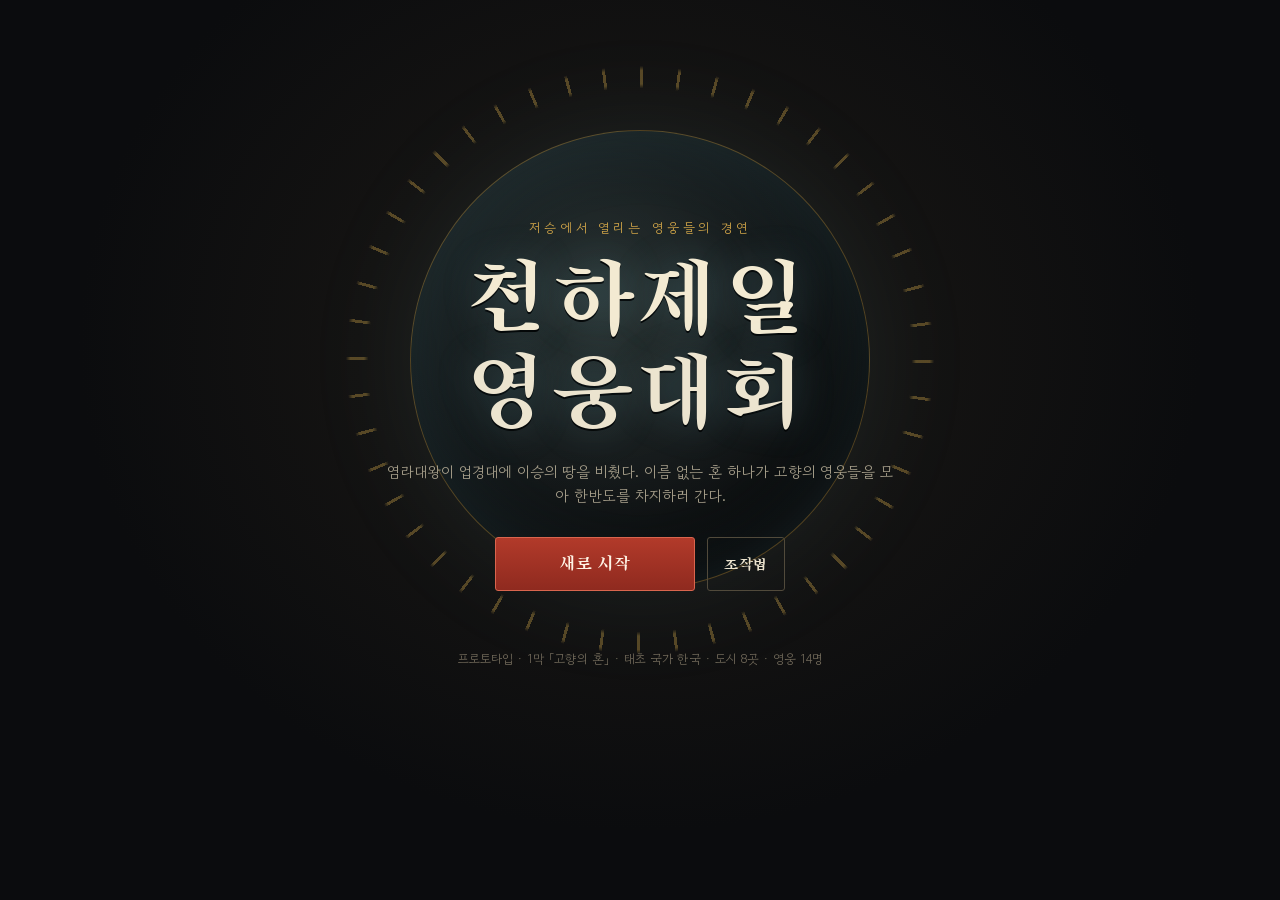
==== index.html @ 93676559 "칼 쥐는 방향 수정, 자동 전투 때 영웅이 알아서 싸우러 가게 - 환도 그림을 좌우로 뒤집어 날이 아래(앞)로 오게, 평소 자세는 칼끝이 앞을 향하게 - 자동 전투가 켜져 있으면 " ====
<!doctype html><html lang="ko"><head><meta charset="utf-8"><meta name="viewport" content="width=device-width,initial-scale=1,viewport-fit=cover"></head><body><title>천하제일 영웅대회</title>
<meta name="viewport" content="width=device-width, initial-scale=1, viewport-fit=cover, maximum-scale=1">
<meta name="claude:viewport-fit-sides" content="cover">
<meta name="mobile-web-app-capable" content="yes">
<meta name="apple-mobile-web-app-capable" content="yes">
<link rel="preconnect" href="https://fonts.googleapis.com">
<link rel="preconnect" href="https://fonts.gstatic.com" crossorigin>
<link rel="stylesheet" href="https://fonts.googleapis.com/css2?family=Gowun+Dodum&family=Nanum+Brush+Script&family=Noto+Serif+KR:wght@700;900&family=Song+Myung&display=swap">
<style>
/* 레이아웃: 화면 전체를 쓰는 게임 셸. 지도 캔버스 왼쪽, 장부 같은 패널 오른쪽. 폰에서는 위아래로 쌓인다.
   단일 어두운 세계(저승 다크판타지)로 고정한다. */
:root {
  color-scheme: dark;
  --ink: #0b0c0e;
  --ink-2: #121317;
  --paper: #191815;
  --paper-2: #23211c;
  --paper-3: #2d2a23;
  --line: #3a352b;
  --line-2: #514a3b;
  --bone: #ece4cf;
  --ash: #a8a08c;
  --dim: #746c5c;
  --red: #c8402f;
  --red-2: #8f2a1f;
  --green: #2f8a6c;
  --gold: #d9ab4a;
  --soul: #7fd3e6;
  --violet: #b9a6e8;
  --f-display: 'Song Myung', 'Noto Serif KR', 'Batang', serif;
  --f-body: 'Gowun Dodum', 'Apple SD Gothic Neo', 'Malgun Gothic', system-ui, sans-serif;
  --f-brush: 'Nanum Brush Script', 'Song Myung', serif;
  --f-glyph: 'Noto Serif KR', 'Song Myung', serif;
  --gut-l: max(16px, env(safe-area-inset-left, 0px));
  --gut-r: max(16px, env(safe-area-inset-right, 0px));
}
[hidden] { display: none !important; }
html, body { height: 100%; height: 100dvh; max-height: 100dvh; margin: 0; }
body { background: var(--ink); color: var(--bone); font-family: var(--f-body); font-size: 15px; line-height: 1.55; overflow: hidden;
  user-select: none; -webkit-user-select: none; -webkit-touch-callout: none; }
input, textarea, [contenteditable="true"] { user-select: text; -webkit-user-select: text; }
#app { position: relative; height: 100%; height: 100dvh; max-height: 100dvh; overflow: hidden; }
.screen { position: absolute; inset: 0; overflow: hidden; }
button { font: inherit; color: inherit; }
kbd { font-family: var(--f-body); font-size: 0.8em; padding: 1px 6px; border: 1px solid var(--line-2); border-bottom-width: 2px; border-radius: 4px; background: var(--paper-2); color: var(--bone); }
:focus-visible { outline: 2px solid var(--gold); outline-offset: 2px; }
.muted { color: var(--ash); }
.small { font-size: 0.85em; }
.gold { color: var(--gold); }
.hint { color: var(--dim); font-size: 0.85rem; margin: 10px 2px 0; }
.label { font-family: var(--f-display); color: var(--ash); letter-spacing: 0.04em; margin: 18px 0 8px; font-size: 0.95rem; }
.eyebrow { font-size: 0.78rem; letter-spacing: 0.14em; color: var(--gold); margin: 0 0 4px; }
.h-display { font-family: var(--f-display); font-weight: 400; margin: 0; text-wrap: balance; letter-spacing: 0.02em; }
.h-display small { font-size: 0.6em; color: var(--dim); margin-left: 4px; }
.h-display.big { font-size: 2rem; margin: 4px 0 14px; }

/* 버튼 */
.btn { display: inline-flex; flex-direction: column; align-items: center; justify-content: center; gap: 1px; padding: 9px 16px; min-height: 40px;
  background: linear-gradient(180deg, var(--paper-3), var(--paper-2)); border: 1px solid var(--line-2); border-radius: 3px; cursor: pointer;
  font-family: var(--f-display); font-size: 1rem; letter-spacing: 0.03em; transition: border-color .15s, background .15s, transform .1s; }
.btn small { font-family: var(--f-body); font-size: 0.72rem; color: var(--ash); letter-spacing: 0; }
.btn:hover:not(:disabled) { border-color: var(--gold); }
.btn:active:not(:disabled) { transform: translateY(1px); }
.btn:disabled { opacity: 0.38; cursor: not-allowed; }
.btn.primary { background: linear-gradient(180deg, #b23a2a, var(--red-2)); border-color: #d9654e; color: #fff4e6; }
.btn.primary small { color: #f3c9bc; }
.btn.primary:hover:not(:disabled) { border-color: #ffb09c; }
.btn.ghost { background: transparent; }
.btn.sm { min-height: 32px; padding: 5px 11px; font-size: 0.88rem; }
.btn.big { min-width: 200px; font-size: 1.15rem; padding: 12px 22px; }
.btn.danger { border-color: #7a3328; color: #f2b5a8; }
.btn.on { border-color: var(--gold); color: var(--gold); }
.x { margin-left: auto; width: 32px; height: 32px; border: 1px solid var(--line); background: transparent; border-radius: 50%; cursor: pointer; color: var(--ash); font-size: 1.1rem; flex: none; }
.x:hover { color: var(--bone); border-color: var(--gold); }

/* 메달(영웅 초상) — 얼굴만 그림, 등급은 코드 배지 */
.medal { --c: var(--soul); display: inline-grid; place-items: center; width: 44px; height: 44px; border-radius: 50%; flex: none; overflow: visible; position: relative;
  background: radial-gradient(circle at 50% 40%, color-mix(in srgb, var(--c) 32%, #141210), #0c0b0a 72%);
  border: 2px solid var(--c); box-shadow: 0 0 0 3px #0c0b0a, 0 0 0 4px color-mix(in srgb, var(--c) 45%, transparent), 0 0 18px color-mix(in srgb, var(--c) 30%, transparent); }
.medal .medal-glyph { font-family: var(--f-glyph); font-weight: 900; color: var(--c); font-size: 1.25rem; line-height: 1; z-index: 1; }
.medal img { position: absolute; inset: 0; width: 100%; height: 100%; object-fit: cover; opacity: 0; border-radius: 50%; }
.medal img.ok { opacity: 1; }
.medal img.ok + .medal-glyph { display: none; }
.medal-grade { position: absolute; right: -4px; bottom: -4px; z-index: 2; min-width: 1.15em; height: 1.15em; padding: 0 3px;
  display: inline-grid; place-items: center; border-radius: 999px; font-style: normal; font-family: var(--f-glyph); font-weight: 900; font-size: 0.62rem; line-height: 1;
  color: #1a1408; background: var(--gold); border: 1.5px solid #0c0b0a; box-shadow: 0 1px 0 rgba(0,0,0,0.45); }
.medal.grade-lord .medal-grade { background: #7fd3e6; color: #061018; }
.medal.grade-legend .medal-grade { background: #d9ab4a; color: #1a1408; }
.medal.grade-vet .medal-grade { background: #c4bba8; color: #1a1408; }
.medal.grade-ace .medal-grade { background: #8fa8b8; color: #0c1014; }
.medal.grade-rookie .medal-grade { background: #6a6558; color: #f0ead8; }
.medal.sm { width: 26px; height: 26px; box-shadow: none; border-width: 1.5px; }
.medal.sm .medal-glyph { font-size: 0.8rem; }
.medal.sm .medal-grade { font-size: 0.5rem; right: -3px; bottom: -3px; min-width: 1em; height: 1em; padding: 0 2px; border-width: 1px; }
.medal.lg { width: 64px; height: 64px; }
.medal.lg .medal-glyph { font-size: 1.8rem; }
.medal.lg .medal-grade { font-size: 0.78rem; min-width: 1.35em; height: 1.35em; right: -5px; bottom: -5px; }
.medal.xl { width: 110px; height: 110px; }
.medal.xl .medal-glyph { font-size: 3.2rem; }
.medal.xl .medal-grade { font-size: 1rem; min-width: 1.5em; height: 1.5em; }
.grade-chip { display: inline-flex; align-items: center; gap: 6px; margin-left: 8px; vertical-align: middle;
  padding: 2px 8px 2px 8px; border-radius: 999px; border: 1px solid var(--line-2); background: var(--ink-2); font-size: 0.78rem; }
.grade-chip b { font-family: var(--f-display); font-weight: 400; color: var(--gold); }
.grade-chip i { font-style: normal; color: #e0b24a; letter-spacing: 0.04em; font-size: 0.72rem; }
.grade-chip.grade-lord b { color: var(--soul); }
.grade-chip.grade-rookie b, .grade-chip.grade-ace b, .grade-chip.grade-vet b { color: var(--ash); }
.chip { --c: var(--ash); display: inline-grid; place-items: center; width: 24px; height: 24px; border-radius: 50%; border: 1.5px solid var(--c); color: var(--c); font-family: var(--f-glyph); font-weight: 900; font-size: 0.72rem; flex: none; background: #0d0c0b; }
.chip.violet, .seal.violet { --c: var(--violet); }
.seal { --c: var(--gold); display: inline-grid; place-items: center; width: 48px; height: 48px; border: 2px solid var(--c); color: var(--c); font-family: var(--f-glyph); font-weight: 900; font-size: 1.4rem; border-radius: 6px; transform: rotate(-4deg); flex: none; background: color-mix(in srgb, var(--c) 10%, #0d0c0b); }
.seal.big { width: 84px; height: 84px; font-size: 2.6rem; }
.seal.gold { --c: var(--gold); }
.bar { display: block; height: 4px; background: #000; border-radius: 2px; overflow: hidden; margin-top: 4px; }
.bar i { display: block; height: 100%; background: var(--soul); }

/* ---------- 타이틀 ---------- */
#scr-title { display: grid; place-items: center; overflow-x: hidden; overflow-y: auto; -webkit-overflow-scrolling: touch; background: radial-gradient(ellipse at 50% 38%, #1d1a16 0%, #0b0c0e 62%); }
.ti-bg { position: absolute; inset: 0; pointer-events: none; }
.mirror { position: absolute; left: 50%; top: 40%; width: min(78vmin, 640px); aspect-ratio: 1; max-width: 100%; transform: translate(-50%, -50%); }
.mirror-ring { position: absolute; inset: 0; border-radius: 50%;
  background: repeating-conic-gradient(from 0deg, rgba(217,171,74,0.35) 0 0.6deg, transparent 0.6deg 7.5deg);
  -webkit-mask: radial-gradient(circle, transparent 60%, #000 61%, #000 64%, transparent 65%); mask: radial-gradient(circle, transparent 60%, #000 61%, #000 64%, transparent 65%);
  animation: spin 120s linear infinite; }
.mirror-face { position: absolute; inset: 14%; border-radius: 50%;
  background: radial-gradient(circle at 40% 35%, rgba(127,211,230,0.14), rgba(20,30,34,0.55) 45%, rgba(8,9,10,0.9) 72%);
  border: 1px solid rgba(217,171,74,0.35); box-shadow: inset 0 0 80px rgba(127,211,230,0.12), 0 0 120px rgba(127,211,230,0.08); }
.wisp { position: absolute; left: var(--x); bottom: -40px; width: 14px; height: 14px; border-radius: 50%; transform: scale(var(--s));
  background: radial-gradient(circle, #e6fbff 0%, #7fd3e6 40%, transparent 70%); filter: blur(1px); animation: rise var(--d) linear infinite; opacity: 0.8; }
.wisp:nth-child(odd) { animation-delay: -4s; }
@keyframes rise { 0% { transform: translateY(0) scale(var(--s)); opacity: 0; } 10% { opacity: .85; } 100% { transform: translateY(-110vh) translateX(30px) scale(var(--s)); opacity: 0; } }
@keyframes spin { to { transform: rotate(360deg); } }
.ti-body { position: relative; text-align: center; padding: 28px var(--gut-r) 28px var(--gut-l); max-width: 640px; width: 100%; box-sizing: border-box; }
.ti-eyebrow { color: var(--gold); letter-spacing: 0.3em; font-size: 0.8rem; margin: 0 0 14px; }
.ti-title { font-family: var(--f-display); font-weight: 400; margin: 0; line-height: 1.05; display: flex; flex-direction: column; align-items: center;
  font-size: clamp(2.8rem, 11vw, 5.6rem); letter-spacing: 0.08em; color: #f3ead2; text-shadow: 0 0 40px rgba(127,211,230,0.25), 0 2px 0 #000; }
.ti-title span:last-child { color: var(--bone); }
.ti-sub { color: var(--ash); margin: 20px auto 30px; max-width: 34em; }
.ti-actions { display: flex; flex-wrap: wrap; gap: 12px; justify-content: center; }
.ti-save { color: var(--soul); font-size: 0.85rem; min-height: 1.2em; margin: 16px 0 0; }
.ti-foot { color: var(--dim); font-size: 0.78rem; margin-top: 26px; }

/* ---------- 이야기 배경 ---------- */
#scr-story { overflow: hidden; background: #08090b; cursor: pointer; }
.story-bg { position: absolute; inset: 0; display: grid; place-items: center; transition: background 1.2s; }
.story-bg::after { content: ''; position: absolute; inset: 0; background: linear-gradient(180deg, transparent 0%, transparent 48%, rgba(8,9,11,0.35) 78%, rgba(8,9,11,0.72)); pointer-events: none; z-index: 1; }
#story-art { position: absolute; inset: 0; width: 100%; height: 100%; object-fit: cover; object-position: center 36%; opacity: 0; transition: opacity 0.55s ease; z-index: 0; filter: contrast(1.08) saturate(1.06); }
#story-art.on { opacity: 1; }
#story-mark { position: relative; z-index: 2; font-family: var(--f-glyph); font-weight: 900; font-size: clamp(3rem, 18vmin, 12rem); letter-spacing: 0.12em; line-height: 1; white-space: nowrap; max-width: 92vw; overflow: hidden;
  color: rgba(217,171,74,0.07); -webkit-text-stroke: 1px rgba(217,171,74,0.2); transform: translateY(-22%); }
[data-scene="river"] .story-bg { background: radial-gradient(ellipse at 50% 70%, rgba(127,211,230,0.12), transparent 60%), linear-gradient(180deg, #050607, #0b1418 60%, #04080a); }
[data-scene="hall"] .story-bg { background: radial-gradient(ellipse at 50% 30%, rgba(200,64,47,0.22), transparent 55%), repeating-linear-gradient(90deg, #120d0b 0 70px, #1a120f 70px 74px, #120d0b 74px 140px); }
[data-scene="wait"] .story-bg { background: #0c0c0e; }
[data-scene="mirror"] .story-bg { background: radial-gradient(circle at 50% 40%, rgba(185,166,232,0.2), rgba(20,18,30,0.8) 40%, #07070a 70%); }
[data-scene="seoul"] .story-bg { background: radial-gradient(ellipse at 50% 60%, rgba(150,140,120,0.14), transparent 60%), linear-gradient(180deg, #121212, #0a0a0b); }

/* ---------- 전략 지도 ---------- */
#scr-map { display: grid; grid-template-rows: auto 1fr; background: var(--ink); }
.topbar { display: flex; align-items: center; gap: 14px 22px; flex-wrap: wrap; padding: 10px var(--gut-r) 10px var(--gut-l); padding-top: max(10px, env(safe-area-inset-top, 0px));
  background: linear-gradient(180deg, #16140f, #100f0c); border-bottom: 1px solid var(--line); }
.brand { display: flex; flex-direction: column; line-height: 1.2; }
.brand b { font-family: var(--f-display); font-weight: 400; font-size: 1.2rem; letter-spacing: 0.06em; }
.brand span { color: var(--dim); font-size: 0.78rem; }
.res { display: flex; flex-wrap: wrap; gap: 6px 16px; align-items: center; font-variant-numeric: tabular-nums; }
.res .r { display: inline-flex; align-items: baseline; gap: 6px; }
.res .r i { font-style: normal; color: var(--dim); font-size: 0.78rem; }
.res .r b { font-weight: 400; font-family: var(--f-display); font-size: 1.05rem; }
.res .phase { font-family: var(--f-display); padding: 2px 10px; border-radius: 20px; border: 1px solid var(--line-2); }
.res .phase[data-phase="morning"] { color: #f0dfae; border-color: #7a6a3a; }
.res .phase[data-phase="noon"] { color: #f2a76a; border-color: #8a4f2a; }
.res .phase[data-phase="night"] { color: #9fb6ff; border-color: #34437a; background: #0c1022; }
.res .ap { font-size: 0.82rem; color: var(--soul); }
.res .ap.spent { color: var(--dim); }
.tb-btns { margin-left: auto; display: flex; gap: 8px; align-items: center; }
.mapbody { display: grid; grid-template-columns: minmax(0, 1fr) 380px; min-height: 0; }
#mapwrap { position: relative; min-height: 0; overflow: hidden; }
#map { display: block; width: 100%; height: 100%; touch-action: manipulation; }
.legend { position: absolute; left: 12px; bottom: 10px; display: flex; flex-wrap: wrap; gap: 4px 12px; font-size: 0.75rem; color: var(--ash); max-width: 70%;
  background: rgba(10,9,8,0.7); border: 1px solid var(--line); padding: 6px 10px; border-radius: 3px; }
.legend i { display: inline-block; width: 9px; height: 9px; border-radius: 50%; background: var(--c); margin-right: 5px; vertical-align: 0; }
#panel { display: flex; flex-direction: column; min-height: 0; border-left: 1px solid var(--line); background: linear-gradient(180deg, #15130f, #100f0d); }
.tabs { display: grid; grid-template-columns: repeat(4, 1fr); border-bottom: 1px solid var(--line); }
.tabs button { background: transparent; border: 0; border-bottom: 2px solid transparent; padding: 12px 4px; cursor: pointer; font-family: var(--f-display); color: var(--ash); font-size: 0.98rem; }
.tabs button.on { color: var(--bone); border-bottom-color: var(--gold); }
#panel-body { overflow-y: auto; padding: 16px 18px 28px; min-height: 0; }

.card { background: var(--paper); border: 1px solid var(--line); border-radius: 4px; padding: 16px; }
.card + .list, .card + .card { margin-top: 14px; }
.card-head { display: flex; gap: 12px; align-items: center; margin-bottom: 12px; }
.card-head .h-display { font-size: 1.45rem; }
.card-head p { margin: 2px 0 0; font-size: 0.85rem; }
.progress { height: 6px; background: #000; border-radius: 3px; overflow: hidden; margin: 12px 0 8px; }
.progress i { display: block; height: 100%; background: linear-gradient(90deg, var(--soul), #c7f2fa); }
.list { display: flex; flex-direction: column; gap: 6px; }
.row { display: flex; align-items: center; gap: 10px; width: 100%; text-align: left; padding: 9px 12px; background: var(--paper); border: 1px solid var(--line); border-radius: 3px; cursor: pointer; }
.row:hover { border-color: var(--line-2); background: var(--paper-2); }
.row-main { flex: 1; min-width: 0; display: flex; flex-direction: column; font-family: var(--f-display); }
.row-main .muted { font-family: var(--f-body); }
.row-sub { color: var(--ash); font-size: 0.82rem; }
.rumor-row.done { opacity: 0.6; }
.kv { display: grid; gap: 6px; margin: 10px 0; }
.kv div { display: flex; justify-content: space-between; gap: 12px; border-bottom: 1px dashed var(--line); padding-bottom: 5px; }
.kv dt { color: var(--ash); }
.kv dd { margin: 0; font-variant-numeric: tabular-nums; font-family: var(--f-display); }
.kv.small { font-size: 0.88rem; }
.danger { color: #e8735e; letter-spacing: 0.1em; }
.actions { display: flex; flex-wrap: wrap; gap: 8px; margin-top: 14px; }
.actions .btn { flex: 1 1 140px; }
.foes { display: flex; flex-wrap: wrap; gap: 8px; }
.foe { display: inline-flex; align-items: center; gap: 6px; padding: 4px 10px 4px 4px; border: 1px solid var(--line); border-radius: 20px; font-size: 0.88rem; background: var(--ink-2); }
blockquote.rumor { margin: 6px 0 10px; padding: 10px 14px; border-left: 2px solid var(--violet); background: rgba(185,166,232,0.06); color: #ddd3f7; font-size: 0.94rem; }
.evs { list-style: none; padding: 0; margin: 0; display: flex; gap: 6px; flex-wrap: wrap; }
.evs li { font-size: 0.78rem; padding: 2px 8px; border: 1px solid var(--line); border-radius: 12px; color: var(--dim); }
.evs li.done { color: var(--gold); border-color: #6b5524; }

.hero-row { display: flex; align-items: center; gap: 12px; width: 100%; text-align: left; padding: 10px 12px; background: var(--paper); border: 1px solid var(--line); border-radius: 3px; cursor: pointer; }
.hero-row:hover { border-color: var(--line-2); }
.hr-main { flex: 1; min-width: 0; display: flex; flex-direction: column; }
.hr-main b { font-family: var(--f-display); font-weight: 400; font-size: 1.05rem; }
.hr-main .muted { font-size: 0.8rem; }
.hr-side { display: flex; flex-direction: column; align-items: flex-end; font-size: 0.78rem; color: var(--ash); gap: 2px; }
.hr-side em, em.gold { font-style: normal; color: var(--gold); }
.hero-detail .back { background: none; border: 0; color: var(--ash); cursor: pointer; padding: 0; margin-bottom: 12px; }
.hero-detail .back:hover { color: var(--bone); }
/* 초상을 크게 배경으로 — 얼굴(가운데)은 비우고 위·아래에만 텍스트 */
.hd-banner { --c: var(--soul); position: relative; isolation: isolate; overflow: hidden; border-radius: 6px;
  min-height: min(58dvh, 420px); margin: 0 0 14px; border: 1px solid color-mix(in srgb, var(--c) 35%, var(--line));
  background: #0a0908; box-shadow: 0 0 0 1px #0c0b0a inset, 0 12px 28px rgba(0,0,0,0.35); }
.hd-banner .hd-bg { position: absolute; inset: 0; width: 100%; height: 100%; object-fit: cover; object-position: center 28%;
  z-index: 0; filter: contrast(1.06) saturate(1.04); }
.hd-banner .hd-scrim { position: absolute; inset: 0; z-index: 1; pointer-events: none;
  background:
    linear-gradient(180deg, rgba(8,7,6,0.82) 0%, rgba(8,7,6,0.28) 14%, transparent 28%, transparent 58%, rgba(8,7,6,0.45) 78%, rgba(8,7,6,0.92) 100%),
    linear-gradient(90deg, rgba(8,7,6,0.55) 0%, transparent 18%, transparent 82%, rgba(8,7,6,0.35) 100%); }
.hd-banner .hd-top { position: absolute; top: 0; left: 0; right: 0; z-index: 2; display: flex; align-items: flex-start; justify-content: space-between; gap: 10px;
  padding: 12px 14px 0; pointer-events: none; }
.hd-banner .hd-top .eyebrow { margin: 0; max-width: 70%; text-shadow: 0 1px 8px rgba(0,0,0,0.85); }
.hd-banner .hd-top .grade-chip { margin-left: 0; flex: none; pointer-events: auto; background: rgba(12,11,10,0.72); backdrop-filter: blur(4px); }
.hd-banner .hd-bottom { position: absolute; left: 0; right: 0; bottom: 0; z-index: 2; padding: 0 14px 14px;
  display: flex; flex-direction: column; gap: 4px; max-width: 100%; }
.hd-banner .hd-bottom .h-display { font-size: clamp(1.55rem, 5.5vw, 2.05rem); margin: 0; text-shadow: 0 2px 12px rgba(0,0,0,0.9); }
.hd-banner .hd-meta { margin: 0; font-size: 0.82rem; text-shadow: 0 1px 6px rgba(0,0,0,0.8); }
.hd-banner .hd-bottom .bar { margin-top: 2px; max-width: 220px; }
.hd-banner .bio { margin: 6px 0 0; color: #ddd6c8; font-size: 0.88rem; line-height: 1.45; max-width: 36em;
  text-shadow: 0 1px 8px rgba(0,0,0,0.85); display: -webkit-box; -webkit-line-clamp: 3; -webkit-box-orient: vertical; overflow: hidden; }
.bio { color: var(--ash); font-size: 0.9rem; margin: 12px 0; }
.hd-head { display: flex; gap: 16px; align-items: center; }
.hd-head > div { flex: 1; min-width: 0; }
.hd-head .h-display { font-size: 1.7rem; }
.hd-head p { margin: 0; }
.stats-note { margin: 0 0 8px; font-size: 0.82rem; color: #e0812f; }
.stats-note .muted { color: var(--dim); }
.stats { display: grid; grid-template-columns: repeat(5, 1fr); gap: 6px; }
.stats div { background: var(--ink-2); border: 1px solid var(--line); border-radius: 3px; padding: 8px 6px 7px; text-align: center; display: flex; flex-direction: column; gap: 2px; min-width: 0; }
.stats div.cut { border-color: #8a4a22; background: linear-gradient(180deg, #1c1210, var(--ink-2)); }
.stats span { font-size: 0.72rem; color: var(--dim); }
.stats b { font-family: var(--f-display); font-weight: 400; font-size: 1.15rem; font-variant-numeric: tabular-nums; }
.stats b.down, .kv .down { color: #f0a060; }
.stats .stat-drop, .kv .stat-drop { font-style: normal; font-size: 0.72rem; color: #e07040; font-variant-numeric: tabular-nums; line-height: 1; }
.stats .stat-full, .kv .stat-full { font-size: 0.62rem; color: var(--dim); line-height: 1.1; }
.stats .stat-bar { display: block; height: 4px; margin-top: 4px; border-radius: 2px; background: #000; position: relative; overflow: hidden; }
.stats .stat-bar::before { content: ''; position: absolute; left: 0; top: 0; bottom: 0; width: var(--f, var(--v, 40%)); background: rgba(224,128,60,0.35); }
.stats .stat-bar::after { content: ''; position: absolute; left: 0; top: 0; bottom: 0; width: var(--v, 40%); background: linear-gradient(90deg, color-mix(in srgb, var(--c, var(--gold)) 70%, #fff), var(--c, var(--gold))); }
.stats.weary .stat-bar::after { background: linear-gradient(90deg, #c06030, #e0812f); }
.kv.weary dd { font-variant-numeric: tabular-nums; }
.skill { border: 1px solid var(--line); background: var(--paper); border-radius: 3px; padding: 10px 12px; margin-bottom: 8px; }
.skill b { font-family: var(--f-display); font-weight: 400; font-size: 1.05rem; }
.skill p { margin: 4px 0 0; font-size: 0.88rem; color: var(--ash); }
.skill .tag { font-size: 0.7rem; margin-left: 8px; padding: 1px 7px; border-radius: 10px; border: 1px solid var(--line-2); color: var(--ash); vertical-align: 2px; }
.skill .tag.gold { color: var(--gold); border-color: #7a5f22; }
.skill.hid { border-style: dashed; }
.skill.hid.on { border-style: solid; border-color: #7a5f22; background: linear-gradient(90deg, rgba(217,171,74,0.1), transparent); }
.slots { display: grid; grid-template-columns: 1fr 1fr; gap: 6px; }
.slot { text-align: left; padding: 8px 10px; border: 1px solid var(--line); background: var(--ink-2); border-radius: 3px; cursor: pointer; display: flex; flex-direction: column; min-width: 0; }
.slot:nth-child(3) { grid-column: 1 / -1; }
.slot:hover, .slot.on { border-color: var(--gold); }
.slot.uniq .slot-v { color: var(--gold); }
.slot.locked { opacity: 0.55; }
.slot-k { font-size: 0.7rem; color: var(--dim); letter-spacing: 0.06em; }
.slot-v { font-family: var(--f-display); overflow-wrap: anywhere; }
.slot-s { font-size: 0.74rem; color: var(--ash); }
.picker { margin-top: 10px; border: 1px solid var(--line-2); border-radius: 3px; padding: 10px; background: var(--paper); display: flex; flex-direction: column; gap: 6px; width: max-content; max-width: 100%; height: auto; }
.picker .label { margin: 0 0 4px; }
.pick { text-align: left; padding: 8px 10px; border: 1px solid var(--line); background: var(--ink-2); border-radius: 3px; cursor: pointer; display: flex; flex-direction: column; }
.pick:hover { border-color: var(--gold); }
.pick.uniq b { color: var(--gold); }
.pick b { font-family: var(--f-display); font-weight: 400; }
.item { padding: 9px 12px; border: 1px solid var(--line); background: var(--paper); border-radius: 3px; display: flex; flex-direction: column; }
.item b { font-family: var(--f-display); font-weight: 400; }
.item.uniq { border-color: #6b5524; }
.item.uniq b { color: var(--gold); }
.item.key b { color: var(--violet); }
.item .desc { color: var(--dim); margin-top: 2px; }
.sbars { display: grid; gap: 5px; margin: 6px 0 4px; }
.sbar { display: grid; grid-template-columns: 34px 1fr 30px; align-items: center; gap: 8px; font-size: 0.82rem; }
.sbar span { color: var(--ash); }
.sbar i { display: block; height: 6px; background: #000; border-radius: 3px; overflow: hidden; }
.sbar i b { display: block; height: 100%; background: linear-gradient(90deg, #6f6440, var(--gold)); }
.sbar em { font-style: normal; text-align: right; font-family: var(--f-display); font-variant-numeric: tabular-nums; }
.cmds { display: grid; grid-template-columns: repeat(3, minmax(0, 1fr)); gap: 6px; }
.cmd { padding: 8px 4px; border: 1px solid var(--line-2); border-radius: 3px; background: linear-gradient(180deg, var(--paper-3), var(--paper-2)); cursor: pointer; font-family: var(--f-display); font-size: 0.95rem; }
.cmd:hover { border-color: var(--gold); }
.cmd.on { border-color: var(--gold); color: var(--gold); }
.cmdpick em { margin-left: auto; font-style: normal; white-space: nowrap; max-width: 55%; overflow: hidden; text-overflow: ellipsis; }
.cmdpick em.warn { color: #f08b72; }
.cmdpick.blocked { opacity: 0.72; border-color: #6a3a2a; cursor: help; }
.cmdpick:disabled { opacity: 0.55; cursor: not-allowed; }
.hint.warn-hint { color: #f08b72; }
.move-row button:disabled { opacity: 0.75; font-size: 0.78rem; max-width: 11em; overflow: hidden; text-overflow: ellipsis; }
.move-row { display: flex; align-items: center; gap: 6px; flex-wrap: wrap; padding: 6px 0; border-bottom: 1px dashed var(--line); }
.move-row b { font-family: var(--f-display); font-weight: 400; min-width: 40px; }
.move-row .muted { margin-right: auto; }
.hr-side em.spent { color: var(--dim); font-style: normal; }
.hr-side em.free { color: var(--soul); font-style: normal; }
.hr-side em.tired, .st-hero.tired { color: #e0812f; }
.st-hero.tired { border-color: #8a4a22; }
.stationed { display: flex; flex-wrap: wrap; gap: 6px; margin-bottom: 8px; }
.st-hero { display: inline-flex; align-items: center; gap: 6px; padding: 3px 10px 3px 3px; border: 1px solid var(--line); border-radius: 20px; background: var(--ink-2); cursor: pointer; font-size: 0.85rem; }
.st-hero.spent { opacity: 0.5; }
.auto-toggle { width: 100%; text-align: left; padding: 8px 12px; border: 1px dashed var(--line-2); border-radius: 3px; background: transparent; cursor: pointer; color: var(--ash); font-size: 0.85rem; margin-top: 2px; }
.auto-toggle.on { border-style: solid; border-color: #3d7a8a; color: var(--soul); background: rgba(127,211,230,0.06); }
#cmdrail .cmd.auto-cmd.on { border-color: #3d7a8a; color: var(--soul); }
#cmdrail .cmd.auto-cmd.on .cmd-glyph { color: var(--soul); }
.forms { display: grid; grid-template-columns: repeat(2, minmax(0, 1fr)); gap: 6px; margin: 8px 0; }
.form-pick { text-align: left; padding: 8px 10px; border: 1px solid var(--line); border-radius: 3px; background: var(--ink-2); cursor: pointer; display: flex; flex-direction: column; gap: 2px; }
.form-pick b { font-family: var(--f-display); font-weight: 400; font-size: 1.02rem; }
.form-pick b small { color: var(--dim); font-family: var(--f-glyph); margin-left: 4px; }
.form-pick span { font-size: 0.76rem; color: var(--ash); }
.form-pick.on { border-color: var(--gold); background: linear-gradient(90deg, rgba(217,171,74,0.12), transparent); }
.log { list-style: none; padding: 0; margin: 0; display: flex; flex-direction: column; gap: 4px; font-size: 0.85rem; }

/* ---------- 모달 ---------- */
#modal { position: fixed; inset: 0; z-index: 50; display: grid; place-items: center; background: rgba(4,4,5,0.72); padding: max(12px, env(safe-area-inset-top, 0px)) var(--gut-r) max(12px, env(safe-area-inset-bottom, 0px)) var(--gut-l); backdrop-filter: blur(2px); box-sizing: border-box; }
.modal-card { width: min(520px, 100%); max-height: min(88dvh, calc(100% - 16px)); overflow-y: auto; -webkit-overflow-scrolling: touch; background: linear-gradient(180deg, #1c1a16, #141310); border: 1px solid var(--line-2); border-radius: 4px; padding: 20px; box-shadow: 0 20px 60px rgba(0,0,0,0.6); animation: pop .18s ease-out; box-sizing: border-box; }
.modal-card.wide { width: min(620px, 100%); }
.modal-card.narrow { width: min(420px, 100%); }
@keyframes pop { from { transform: translateY(6px); opacity: 0; } }
.modal-head { display: flex; align-items: center; gap: 12px; margin-bottom: 12px; }
.modal-head .h-display { font-size: 1.4rem; }
.modal-head.warn .h-display { color: #f08b72; }
.seg { display: inline-flex; border: 1px solid var(--line-2); border-radius: 3px; overflow: hidden; margin-bottom: 12px; }
.seg button { background: transparent; border: 0; padding: 7px 18px; cursor: pointer; font-family: var(--f-display); color: var(--ash); }
.seg button.on { background: var(--paper-3); color: var(--bone); }
.shop { display: flex; flex-direction: column; gap: 6px; }
.shop-row { display: flex; align-items: center; gap: 12px; justify-content: space-between; padding: 8px 10px; border: 1px solid var(--line); border-radius: 3px; background: var(--ink-2); }
.shop-row > div { display: flex; flex-direction: column; min-width: 0; }
.shop-row b { font-family: var(--f-display); font-weight: 400; }
.shop-row .btn { min-width: 96px; flex: none; }
.party { display: flex; flex-direction: column; gap: 6px; margin: 10px 0; }
.pick-hero { display: flex; align-items: center; flex-wrap: wrap; gap: 8px 12px; text-align: left; padding: 8px 10px; border: 1px solid var(--line); background: var(--ink-2); border-radius: 3px; cursor: pointer; }
.pick-hero > span:nth-child(2) { flex: 1; display: flex; flex-direction: column; min-width: 0; }
.pick-hero b { font-family: var(--f-display); font-weight: 400; }
.pick-hero.on { border-color: var(--gold); background: linear-gradient(90deg, rgba(217,171,74,0.12), transparent); }
.hero-forms { display: flex; flex-wrap: wrap; gap: 4px; width: 100%; margin: 0 0 0 56px; }
.form-chip { font-size: 0.72rem; padding: 3px 8px; border: 1px solid var(--line); border-radius: 3px; background: var(--ink); color: var(--ash); cursor: pointer; font-family: var(--f-display); }
.form-chip.on { border-color: var(--gold); color: var(--gold); background: rgba(217,171,74,0.12); }
.job-now { font-family: var(--f-display); margin: 0 0 6px; color: var(--gold); }
.job-next { display: flex; flex-wrap: wrap; gap: 4px; margin: 0 0 10px; }
.job-chip { font-size: 0.78rem; padding: 4px 10px; border: 1px solid var(--line); border-radius: 3px; background: var(--ink); color: var(--ash); cursor: pointer; font-family: var(--f-display); }
.job-chip.ready { border-color: var(--gold); color: var(--gold); cursor: pointer; }
.job-chip.uniq.ready { background: rgba(217,171,74,0.12); }
.job-chip.blocked { opacity: 0.75; border-color: #6a3a2a; color: #f08b72; cursor: help; }
.job-chip:disabled { opacity: 0.7; cursor: default; }
.btn.blocked { opacity: 0.85; border-color: #6a3a2a; cursor: help; }
.reward { text-align: center; display: flex; flex-direction: column; align-items: center; gap: 12px; }
.reward-msg { font-size: 1.05rem; margin: 6px 0; }
.reward .kv { width: 100%; text-align: left; }
.reward .actions { width: 100%; }
.nations { display: grid; grid-template-columns: repeat(3, 1fr); gap: 8px; margin-top: 12px; }
.nation { display: flex; flex-direction: column; align-items: center; gap: 2px; padding: 14px 6px; border: 1px solid var(--line-2); border-radius: 3px; background: var(--ink-2); cursor: pointer; }
.nation .ng { font-family: var(--f-glyph); font-weight: 900; font-size: 2rem; color: var(--soul); line-height: 1.1; }
.nation b { font-family: var(--f-display); font-weight: 400; }
.nation:hover:not(:disabled) { border-color: var(--gold); }
.nation.locked { opacity: 0.4; cursor: not-allowed; }
.nation.locked .ng { color: var(--dim); }
.howto ul { margin: 0; padding-left: 18px; display: flex; flex-direction: column; gap: 6px; }
.howto .label:first-child { margin-top: 0; }

/* ---------- 대화 ---------- */
#dialog { position: fixed; left: 0; right: 0; bottom: 0; z-index: 40; padding: 0 var(--gut-r) max(12px, env(safe-area-inset-bottom, 0px)) var(--gut-l); display: flex; justify-content: center; cursor: pointer; box-sizing: border-box; max-height: 55dvh; }
.dlg-box { position: relative; width: min(860px, 100%); display: flex; gap: 18px; align-items: flex-start; padding: 18px 22px 20px; min-height: 120px; max-height: inherit; overflow-y: auto; -webkit-overflow-scrolling: touch; box-sizing: border-box;
  background: linear-gradient(180deg, rgba(24,22,18,0.96), rgba(14,13,11,0.98)); border: 1px solid var(--line-2); border-radius: 4px; box-shadow: 0 -10px 50px rgba(0,0,0,0.6);
  animation: pop .2s ease-out; }
.dlg-box::before { content: ''; position: absolute; left: 10px; right: 10px; top: 6px; height: 1px; background: linear-gradient(90deg, transparent, rgba(217,171,74,0.4), transparent); }
.dlg-main { flex: 1; min-width: 0; }
#dlg-name { font-family: var(--f-display); font-size: 1.15rem; letter-spacing: 0.05em; min-height: 1.4em; }
#dlg-text { margin: 4px 0 0; font-size: 1.06rem; line-height: 1.7; min-height: 3.4em; }
#dialog.narr #dlg-text { font-family: var(--f-display); color: #d8cfb8; }
#dlg-choices { display: flex; flex-direction: column; gap: 6px; margin-top: 12px; }
.btn.choice { align-items: flex-start; text-align: left; }
#dlg-input { display: flex; gap: 8px; align-items: center; margin-top: 12px; flex-wrap: wrap; }
#dlg-input label { color: var(--ash); font-size: 0.85rem; }
#dlg-input input { flex: 1 1 160px; min-width: 0; padding: 8px 12px; background: #0c0b0a; border: 1px solid var(--line-2); color: var(--bone); border-radius: 3px; font-family: var(--f-display); font-size: 1.1rem; }
.dlg-next { position: absolute; right: 16px; bottom: 10px; color: var(--gold); font-size: 0.7rem; animation: blink 1.2s infinite; }
@keyframes blink { 50% { opacity: 0.2; } }

/* ---------- 알림 ---------- */
#toasts { position: fixed; z-index: 60; top: max(70px, calc(env(safe-area-inset-top, 0px) + 60px)); left: 50%; transform: translateX(-50%); display: flex; flex-direction: column; gap: 6px; align-items: center; pointer-events: none; width: min(560px, calc(100% - 32px)); }
.toast { background: rgba(18,17,14,0.95); border: 1px solid var(--line-2); padding: 8px 16px; border-radius: 3px; font-size: 0.9rem; text-align: center; transition: opacity .4s, transform .4s; box-shadow: 0 6px 20px rgba(0,0,0,0.5); }
.toast.gold { border-color: #8a6a24; color: #f6dc9c; }
.toast.violet { border-color: #5b4f80; color: #ddd3f7; }
.toast.warn { border-color: #8a3a2a; color: #f6b2a2; }
.toast.out { opacity: 0; transform: translateY(-6px); }

/* 턴 넘김: 먹물 장막과 시간대 이름 */
#phase-wipe { position: fixed; inset: 0; z-index: 70; pointer-events: none; opacity: 0; visibility: hidden; overflow: hidden; }
#phase-wipe.on { opacity: 1; visibility: visible; pointer-events: auto; }
#phase-wipe .pw-veil { position: absolute; inset: 0; background: #07080a; }
#phase-wipe .pw-wipe { position: absolute; inset: -8%;
  background: linear-gradient(105deg, transparent 18%, rgba(217,171,74,0.18) 46%, transparent 72%);
  transform: translateX(-70%); opacity: 0.7; }
#phase-wipe.on .pw-wipe { animation: pw-shear 1.15s ease-in-out forwards; }
#phase-wipe[data-phase="morning"] .pw-veil { background: radial-gradient(ellipse at 50% 38%, #2a2414 0%, #0b0c0e 68%); }
#phase-wipe[data-phase="noon"] .pw-veil { background: radial-gradient(ellipse at 50% 38%, #3a2212 0%, #0b0c0e 68%); }
#phase-wipe[data-phase="night"] .pw-veil { background: radial-gradient(ellipse at 50% 38%, #141a33 0%, #06070c 70%); }
#phase-wipe[data-phase="night"] .pw-wipe { background: linear-gradient(105deg, transparent 18%, rgba(159,182,255,0.2) 46%, transparent 72%); }
.pw-copy { position: absolute; inset: 0; display: flex; flex-direction: column; align-items: center; justify-content: center; gap: 4px; text-align: center; }
.pw-copy .pw-mark { font-family: var(--f-brush); font-size: clamp(4.2rem, 16vw, 8rem); line-height: 0.9; color: #f3e3b8; text-shadow: 0 0 28px rgba(217,171,74,0.35); }
#phase-wipe[data-phase="night"] .pw-copy .pw-mark { color: #d8e0ff; text-shadow: 0 0 28px rgba(159,182,255,0.4); }
.pw-copy em { font-style: normal; font-size: 0.92rem; letter-spacing: 0.18em; color: var(--ash); }
.pw-copy b { font-family: var(--f-display); font-weight: 400; font-size: clamp(1.8rem, 5vw, 2.6rem); color: var(--gold); }
#phase-wipe.on .pw-copy { animation: pw-rise 0.7s ease both; }
#phase-wipe.out { animation: pw-fade 0.42s ease forwards; }
@keyframes pw-shear { 0% { transform: translateX(-72%); } 100% { transform: translateX(72%); } }
@keyframes pw-rise { from { opacity: 0; transform: translateY(16px); } to { opacity: 1; transform: none; } }
@keyframes pw-fade { to { opacity: 0; } }

/* ---------- 전투 ---------- */
#scr-battle { background: #08090a; overflow: hidden; }
#bcv { position: absolute; inset: 0; width: 100%; height: 100%; display: block; touch-action: none; }
.b-top { position: absolute; left: 0; right: 0; top: 0; display: flex; align-items: center; gap: 10px 20px; flex-wrap: wrap;
  padding: max(10px, env(safe-area-inset-top, 0px)) var(--gut-r) 10px var(--gut-l); background: linear-gradient(180deg, rgba(6,6,7,0.85), transparent); pointer-events: none; }
.b-top > * { pointer-events: auto; }
.b-title { display: flex; flex-direction: column; line-height: 1.2; }
.b-title b { font-family: var(--f-display); font-weight: 400; font-size: 1.15rem; }
.b-title span { font-size: 0.78rem; color: var(--ash); }
.b-forces { display: flex; align-items: center; gap: 10px; font-size: 0.85rem; color: var(--ash); font-variant-numeric: tabular-nums; }
.b-mor { margin-left: 6px; padding-left: 10px; border-left: 1px solid var(--line-2); }
.bh-mor { font-family: var(--f-body); font-size: 0.68rem; color: var(--ash); }
.b-forces b { color: var(--bone); font-weight: 400; font-family: var(--f-display); font-size: 1rem; }
.b-bar { width: 140px; height: 6px; background: #8f2a1f; border-radius: 3px; overflow: hidden; }
.b-bar i { display: block; height: 100%; background: var(--soul); transition: width .3s; }
.b-btns { margin-left: auto; display: flex; gap: 6px; flex-wrap: wrap; align-items: center; }
.b-speed { display: inline-flex; border: 1px solid var(--line-2); border-radius: 3px; overflow: hidden; background: rgba(20,19,16,0.9); }
.b-speed button { background: transparent; border: 0; padding: 5px 10px; cursor: pointer; font-family: var(--f-display); color: var(--ash); min-height: 32px; }
.b-speed button.on { background: var(--paper-3); color: var(--gold); }
.b-bottom { position: absolute; left: 0; right: 0; bottom: 0; display: flex; align-items: flex-end; gap: 12px; flex-wrap: wrap;
  padding: 24px var(--gut-r) max(12px, env(safe-area-inset-bottom, 0px)) var(--gut-l); background: linear-gradient(0deg, rgba(6,6,7,0.9), transparent); pointer-events: none; }
.b-bottom > * { pointer-events: auto; }
.b-orders { display: grid; grid-template-columns: repeat(3, auto); gap: 4px; }
.b-forms { display: flex; flex-wrap: wrap; gap: 4px; align-items: center; max-width: 220px; }
.b-forms .form-chip { background: rgba(20,19,16,0.9); }
.troop-slide { display: flex; flex-direction: column; gap: 4px; margin: 4px 0 8px; font-size: 0.86rem; }
.troop-slide input[type="range"] { width: 100%; accent-color: var(--gold); }
.ord { background: rgba(20,19,16,0.9); border: 1px solid var(--line-2); border-radius: 3px; padding: 6px 10px; cursor: pointer; font-family: var(--f-display); font-size: 0.92rem; display: flex; gap: 6px; align-items: center; }
.ord kbd { font-size: 0.7rem; padding: 0 4px; }
.ord.on { border-color: var(--gold); color: var(--gold); background: rgba(40,32,14,0.9); }
.b-heroes { display: flex; gap: 8px; overflow-x: auto; flex: 1; min-width: 0; padding-bottom: 2px; }
.bh { --c: var(--soul); flex: none; display: grid; grid-template-columns: auto 1fr; grid-template-rows: auto auto; gap: 4px 8px; align-items: center;
  width: 150px; padding: 6px; background: rgba(16,15,13,0.92); border: 1px solid var(--line); border-radius: 4px; }
.bh.ctrl { border-color: var(--gold); box-shadow: 0 0 0 1px rgba(217,171,74,0.4); }
.bh.down { opacity: 0.45; }
.bh-face { grid-row: 1; width: 34px; height: 34px; border-radius: 50%; border: 2px solid var(--c); background: #0c0b0a; cursor: pointer; display: grid; place-items: center; padding: 0; }
.bh-face span { font-family: var(--f-glyph); font-weight: 900; color: var(--c); font-size: 1.1rem; }
.bh-info { min-width: 0; }
.bh-name { font-family: var(--f-display); font-size: 0.95rem; white-space: nowrap; overflow: hidden; text-overflow: ellipsis; }
.bh-hp { height: 5px; background: #000; border-radius: 3px; overflow: hidden; margin-top: 3px; }
.bh-hp i { display: block; height: 100%; background: var(--c); }
.bh-sk { --p: 0; position: relative; grid-column: span 2; overflow: hidden; display: flex; align-items: center; gap: 5px; padding: 3px 6px; font-size: 0.8rem !important; white-space: nowrap; border: 1px solid var(--line-2); border-radius: 3px; background: #14120f; cursor: pointer; font-family: var(--f-display); font-size: 0.86rem; text-align: left; }
.bh-sk .cd { position: absolute; inset: 0; background: rgba(0,0,0,0.6); transform-origin: left; transform: scaleX(var(--p)); pointer-events: none; }
.bh-sk em { font-style: normal; font-family: var(--f-body); font-size: 0.68rem; color: var(--dim); border: 1px solid var(--line); border-radius: 3px; padding: 0 4px; position: relative; }
.bh-sk.ready { border-color: var(--c); color: #fff; }
.bh-sk.hid { border-style: dashed; }
.bh-sk.hid.ready { border-style: solid; border-color: var(--gold); color: var(--gold); box-shadow: inset 0 0 12px rgba(217,171,74,0.25); }
.bh-sk.locked { color: var(--dim); cursor: not-allowed; }
#b-tip { position: absolute; top: 76px; left: 50%; transform: translateX(-50%); width: min(520px, calc(100% - 32px)); display: flex; flex-direction: column; gap: 4px;
  background: rgba(14,13,11,0.92); border: 1px solid #6b5524; border-radius: 4px; padding: 12px 16px; font-size: 0.88rem; cursor: pointer; }
#b-tip b { font-family: var(--f-display); font-weight: 400; color: var(--gold); }
#b-result { position: absolute; inset: 0; display: grid; place-items: center; background: rgba(4,4,5,0.6); padding: 16px var(--gut-r) 16px var(--gut-l); }
.br-card { width: min(380px, 100%); background: linear-gradient(180deg, #1c1a16, #121110); border: 1px solid var(--line-2); border-radius: 4px; padding: 24px; text-align: center; animation: pop .25s; }
.br-title { font-family: var(--f-brush); font-size: 4.4rem; line-height: 1; margin-bottom: 10px; }
.br-card.win .br-title { color: var(--gold); text-shadow: 0 0 30px rgba(217,171,74,0.45); }
.br-card.lose .br-title { color: #c9bfa8; }
.br-stats { display: grid; gap: 6px; margin: 0 0 18px; text-align: left; }
.br-stats div { display: flex; justify-content: space-between; gap: 10px; border-bottom: 1px dashed var(--line); padding-bottom: 4px; }
.br-stats dt { color: var(--ash); }
.br-stats dd { margin: 0; font-family: var(--f-display); text-align: right; }
.br-card .btn { width: 100%; }

/* 특수기 컷인 */
#b-mini { position: absolute; right: max(16px, env(safe-area-inset-right, 0px)); top: 64px; width: 180px; height: 99px; border: 1px solid var(--line-2); border-radius: 3px; cursor: crosshair; }
@media (max-width: 560px) { #b-mini { width: 128px; height: 70px; top: auto; bottom: 188px; } }
#b-tip { z-index: 3; }
#cutin { position: absolute; inset: 0; pointer-events: none; overflow: hidden; }
.ci { position: absolute; left: 0; right: 0; top: 34%; height: 150px; }
.ci-band { position: absolute; inset: 0; display: flex; align-items: center; gap: 24px; padding-left: max(8%, var(--gut-l));
  background: linear-gradient(90deg, rgba(8,7,6,0.96) 0%, color-mix(in srgb, var(--c) 28%, rgba(8,7,6,0.94)) 55%, rgba(8,7,6,0) 100%);
  border-top: 2px solid var(--c); border-bottom: 2px solid var(--c); transform: skewY(-3deg);
  animation: ciIn 1.45s cubic-bezier(.2,.9,.2,1) forwards; }
.ci.foe .ci-band { flex-direction: row-reverse; padding-left: 0; padding-right: max(8%, var(--gut-r)); background: linear-gradient(270deg, rgba(8,7,6,0.96) 0%, color-mix(in srgb, var(--c) 28%, rgba(8,7,6,0.94)) 55%, rgba(8,7,6,0) 100%); animation-name: ciInR; }
.ci-glyph { font-family: var(--f-glyph); font-weight: 900; font-size: 6.4rem; line-height: 1; color: var(--c); text-shadow: 0 0 40px var(--c); transform: skewY(3deg); }
.ci-face { width: 92px; height: 92px; object-fit: cover; border: 2px solid var(--c); box-shadow: 0 0 18px var(--c); transform: skewY(3deg); }
.ci.mini .ci-face { width: 52px; height: 52px; }
.ci-text { display: flex; flex-direction: column; transform: skewY(3deg); }
.ci.foe .ci-text { align-items: flex-end; }
.ci-hero { font-family: var(--f-display); font-size: 1.1rem; color: var(--bone); letter-spacing: 0.2em; }
.ci-skill { font-family: var(--f-brush); font-size: clamp(3rem, 9vw, 5.6rem); line-height: 1; color: #fff7e6; text-shadow: 0 0 24px var(--c), 0 3px 0 #000; }
.ci.mini { top: 13%; height: 86px; }
.ci.mini .ci-band { animation-duration: 0.95s; gap: 14px; }
.ci.mini .ci-glyph { font-size: 3.4rem; }
.ci.mini .ci-hero { font-size: 0.9rem; }
.ci.mini .ci-skill { font-size: clamp(1.9rem, 5.5vw, 3.2rem); }
.btn.b-auto.on { background: linear-gradient(180deg, #8a6a1e, #5c4410); border-color: var(--gold); color: #fff4d6; box-shadow: 0 0 12px rgba(232,192,80,0.45); }
#b-sound:not(.on) { color: var(--ash); }
@keyframes ciIn { 0% { transform: skewY(-3deg) translateX(-100%); opacity: 0; } 14% { transform: skewY(-3deg) translateX(0); opacity: 1; } 78% { transform: skewY(-3deg) translateX(2%); opacity: 1; } 100% { transform: skewY(-3deg) translateX(30%); opacity: 0; } }
@keyframes ciInR { 0% { transform: skewY(-3deg) translateX(100%); opacity: 0; } 14% { transform: skewY(-3deg) translateX(0); opacity: 1; } 78% { transform: skewY(-3deg) translateX(-2%); opacity: 1; } 100% { transform: skewY(-3deg) translateX(-30%); opacity: 0; } }

/* ---------- 좁은 화면 ---------- */
@media (max-width: 860px) {
  #scr-map { display: flex; flex-direction: column; overflow-x: hidden; overflow-y: auto; -webkit-overflow-scrolling: touch; }
  .topbar { flex: none; }
  #cmdrail { position: sticky; top: 0; bottom: auto; z-index: 3; max-height: none; flex: none; }
  .mapbody { display: flex; flex-direction: column; flex: 1 0 auto; min-height: 0; }
  #mapwrap { height: min(48dvh, 420px); min-height: 220px; flex: none; }
  #panel { border-left: 0; border-top: 1px solid var(--line); min-height: 0; }
  #panel-body { overflow: visible; padding-left: var(--gut-l); padding-right: var(--gut-r); padding-bottom: 20px; }
  .tabs { position: sticky; top: 0; background: #14120f; z-index: 2; }
  .tb-btns { margin-left: 0; width: 100%; }
  .tb-btns #btn-end { margin-left: auto; }
  .legend { max-width: calc(100% - 24px); font-size: 0.7rem; }
  #dialog { max-height: 48dvh; }
  .b-bottom { max-height: 46dvh; overflow-x: hidden; overflow-y: auto; -webkit-overflow-scrolling: touch; }
}
@media (max-width: 560px) {
  body { font-size: 14px; }
  .brand span { display: none; }
  .brand b { font-size: 1.05rem; }
  .res { gap: 4px 10px; width: 100%; }
  .res .r b { font-size: 0.95rem; }
  .topbar { gap: 8px 12px; padding-bottom: 8px; }
  .ti-title { font-size: clamp(2.2rem, 12vw, 3.4rem); }
  .ti-sub { margin: 14px auto 20px; font-size: 0.92rem; }
  .ti-foot { margin-top: 16px; }
  #story-mark { font-size: clamp(2.2rem, 16vw, 4.2rem); transform: translateY(-12%); }
  #story-art { object-position: center 42%; }
  .story-bg::after { background: linear-gradient(180deg, transparent 35%, rgba(8,9,11,0.45) 85%, rgba(8,9,11,0.78)); }
  #mapwrap { height: min(42dvh, 360px); min-height: 200px; }
  #cmdrail-btns.cmds { grid-template-columns: repeat(3, minmax(0, 1fr)); gap: 4px; }
  #cmdrail .cmd { min-height: 44px; padding: 5px 2px; font-size: 0.78rem; }
  .b-forces .b-bar { width: 64px; }
  .b-title b { font-size: 1rem; }
  .b-title span { display: none; }
  .b-btns { margin-left: 0; width: 100%; justify-content: flex-end; }
  .b-top { gap: 6px 8px; }
  .b-bottom { flex-direction: column-reverse; flex-wrap: nowrap; align-items: stretch; gap: 8px; max-height: 44dvh; padding-top: 16px; }
  .b-orders { grid-template-columns: repeat(3, minmax(0, 1fr)); width: 100%; }
  .b-forms { max-width: 100%; }
  .ord { justify-content: center; padding: 8px 2px; min-width: 0; font-size: 0.82rem; }
  .ord kbd { display: none; }
  .b-heroes { flex: none; width: 100%; }
  .bh { width: 136px; }
  #b-mini { width: 112px; height: 62px; top: 56px; bottom: auto; right: 8px; }
  #b-tip { top: 52px; width: min(100% - 24px, 520px); font-size: 0.82rem; padding: 10px 12px; }
  .ci-glyph { font-size: 3.4rem; }
  .ci { height: 96px; top: 30%; }
  .ci.mini { height: 64px; }
  .ci.mini .ci-glyph { font-size: 2.2rem; }
  .stats { grid-template-columns: repeat(3, minmax(0, 1fr)); }
  .hd-banner { min-height: min(52dvh, 360px); }
  .hd-banner .hd-bg { object-position: center 22%; }
  .hd-banner .hd-top { padding: 10px 10px 0; }
  .hd-banner .hd-bottom { padding: 0 10px 12px; }
  .hd-banner .bio { -webkit-line-clamp: 4; font-size: 0.84rem; }
  .grade-chip { margin-left: 4px; font-size: 0.72rem; padding: 2px 6px; }
  .grade-chip i { font-size: 0.68rem; }
  .medal.lg .medal-grade { font-size: 0.85rem; }
  .nations { grid-template-columns: repeat(2, 1fr); }
  .modal-card { padding: 16px; }
  .howto { font-size: 0.9rem; }
  #dialog { max-height: 52dvh; }
  .dlg-box { padding: 12px 12px 16px; gap: 10px; flex-wrap: wrap; min-height: 0; }
  .dlg-box .medal.lg { width: 44px; height: 44px; }
  .dlg-box .medal.lg span { font-size: 1.2rem; }
  #dlg-name { font-size: 1rem; }
  #dlg-text { font-size: 0.95rem; line-height: 1.55; min-height: 0; }
  .party { max-height: 46dvh; overflow-y: auto; }
  .hero-forms { flex-wrap: wrap; }
  .form-chip { font-size: 0.75rem; padding: 4px 6px; }
}
@media (prefers-reduced-motion: reduce) {
  .mirror-ring, .wisp, .dlg-next { animation: none; }
  .ci-band { animation-duration: 1.45s; }
}

/* 시간대 안내와 비밀 장터 */
.phase-card { display: flex; flex-wrap: wrap; align-items: center; gap: 6px 10px; padding: 10px 12px; margin: 10px 0; border: 1px solid var(--line-2); border-radius: 4px; font-size: 13px; }
.phase-card b { font-family: var(--f-display); font-size: 15px; }
.phase-card.day b { color: #f0dfae; }
.phase-card.night { background: linear-gradient(120deg, #0c1022, #141a33); border-color: #34437a; }
.phase-card.night b { color: #9fb6ff; }
.phase-card span { color: var(--ash); flex: 1 1 200px; }
.btn.market, .cmd.market { border-color: #3f7fd0; color: #a9d4ff; background: #0f1a33; box-shadow: 0 0 12px rgba(80,150,255,0.25) inset; }
.cmds.night .cmd { border-color: #34437a; }
.btn.raid { background: linear-gradient(180deg, #24305e, #141b3a); border-color: #4a5fa8; color: #dfe7ff; }


/* ---------- 상단 내정 막대 / 지도 장식 ---------- */
#scr-map[data-phase="morning"] { --phase: #f0dfae; }
#scr-map[data-phase="noon"] { --phase: #f2a76a; }
#scr-map[data-phase="night"] { --phase: #9fb6ff; }
.phase-orb { width: 18px; height: 18px; border-radius: 50%; flex: none;
  background: radial-gradient(circle at 35% 30%, #fff6d4, #d9ab4a 42%, #5a4314 78%);
  box-shadow: 0 0 10px rgba(217,171,74,0.45); }
#scr-map[data-phase="noon"] .phase-orb { background: radial-gradient(circle at 35% 30%, #ffe7c2, #e0812f 50%, #5a2a12 80%); }
#scr-map[data-phase="night"] .phase-orb { background: radial-gradient(circle at 32% 28%, #e8eeff, #7a89c8 46%, #1a2248 78%); box-shadow: 0 0 12px rgba(159,182,255,0.4); }
#cmdrail { position: relative; overflow: hidden; flex: none; max-height: 46%; overflow-y: auto;
  border-top: 0; border-bottom: 1px solid var(--line); background: linear-gradient(180deg, #16140f, #100f0c); }
.cmdrail-wash { position: absolute; inset: 0; pointer-events: none;
  background: linear-gradient(90deg, color-mix(in srgb, var(--phase, #d9ab4a) 16%, transparent), transparent 42%, color-mix(in srgb, var(--phase, #d9ab4a) 10%, transparent)); }
#cmdrail[data-phase="night"] { background: linear-gradient(180deg, #12182a, #0c1020); }
.cmdrail-inner { position: relative; display: flex; flex-direction: row; flex-wrap: wrap; align-items: flex-start; justify-content: flex-end; gap: 8px 12px;
  padding: 10px 12px 8px; }
.cmdrail-meta { display: flex; align-items: center; gap: 10px; min-width: 0; margin-right: auto; text-align: left; }
.cmdrail-seal { --c: var(--gold); display: inline-grid; place-items: center; width: 38px; height: 38px;
  border: 2px solid var(--c); color: var(--c); font-family: var(--f-glyph); font-weight: 900; font-size: 1.15rem;
  border-radius: 5px; transform: rotate(-6deg); background: color-mix(in srgb, var(--c) 12%, #0d0c0b); flex: none; }
.cmdrail-meta b { display: block; font-family: var(--f-display); font-weight: 400; font-size: 1.05rem; }
.cmdrail-meta span { display: block; color: var(--dim); font-size: 0.78rem; }
#cmdrail-btns.cmds { flex: 0 1 auto; min-width: 0; width: min(100%, 320px); margin-left: auto; grid-template-columns: repeat(3, minmax(0, 1fr)); }
#cmdrail .cmd { display: flex; flex-direction: column; align-items: center; gap: 2px; min-height: 48px; padding: 6px 4px; }
#cmdrail .cmd .cmd-glyph { font-family: var(--f-glyph); font-weight: 900; font-size: 1.05rem; line-height: 1; color: var(--gold); opacity: 0.9; }
#cmdrail .cmd.on .cmd-glyph { color: #fff4d6; }
#cmdrail-picker { position: relative; padding: 0 12px 10px; display: flex; flex-direction: column; align-items: flex-end; }
#cmdrail-picker:empty { display: none; }
#cmdrail-picker .picker { margin: 0 0 0 auto; background: rgba(18,17,14,0.92); width: min(100%, 360px); max-width: 100%; height: auto; }
#cmdrail-picker .pick-hero { width: auto; align-self: stretch; }
#mapwrap .map-fx { position: absolute; inset: 0; pointer-events: none; z-index: 1; overflow: hidden; }
#mapwrap canvas { position: relative; z-index: 0; }
#mapwrap .legend { z-index: 2; }
.map-vignette { position: absolute; inset: 0;
  background: radial-gradient(ellipse at 50% 48%, rgba(90,20,10,0.12) 20%, transparent 50%, rgba(6,2,2,0.72) 100%); }
.map-ink { position: absolute; inset: -10%; opacity: 0.22;
  background: repeating-linear-gradient(-18deg, transparent 0 18px, rgba(180,50,30,0.1) 18px 19px); }
.map-wisp { position: absolute; left: var(--x); bottom: -20px; width: 10px; height: 10px; border-radius: 50%;
  background: radial-gradient(circle, color-mix(in srgb, #ff6a2a 75%, #fff) 0%, transparent 70%);
  filter: blur(1px); animation: rise var(--d) linear infinite; opacity: 0.6; transform: scale(var(--s)); }
#scr-map[data-phase="night"] .map-vignette { background: radial-gradient(ellipse at 50% 42%, rgba(70,12,24,0.28), rgba(4,2,6,0.78) 80%); }
#scr-map[data-phase="noon"] .map-vignette { background: radial-gradient(ellipse at 50% 48%, rgba(140,40,16,0.2) 15%, transparent 48%, rgba(8,3,2,0.65) 100%); }

</style>

<div id="app">
  <!-- 타이틀 -->
  <section id="scr-title" class="screen">
    <div class="ti-bg" aria-hidden="true">
      <div class="mirror"><div class="mirror-ring"></div><div class="mirror-face"></div></div>
      <span class="wisp" style="--x:12%;--d:9s;--s:.9"></span><span class="wisp" style="--x:28%;--d:12s;--s:.6"></span>
      <span class="wisp" style="--x:63%;--d:10s;--s:1"></span><span class="wisp" style="--x:81%;--d:14s;--s:.7"></span>
      <span class="wisp" style="--x:47%;--d:16s;--s:.5"></span>
    </div>
    <div class="ti-body">
      <p class="ti-eyebrow">저승에서 열리는 영웅들의 경연</p>
      <h1 class="ti-title"><span>천하제일</span><span>영웅대회</span></h1>
      <p class="ti-sub">염라대왕이 업경대에 이승의 땅을 비췄다. 이름 없는 혼 하나가 고향의 영웅들을 모아 한반도를 차지하러 간다.</p>
      <div class="ti-actions">
        <button class="btn primary big" id="ti-new">새로 시작</button>
        <button class="btn big" id="ti-cont" hidden>이어하기</button>
        <button class="btn ghost" id="ti-help">조작법</button>
      </div>
      <p class="ti-save" id="ti-save"></p>
      <p class="ti-foot">프로토타입 · 1막 「고향의 혼」 · 태초 국가 한국 · 도시 8곳 · 영웅 14명</p>
    </div>
  </section>

  <!-- 이야기 배경 -->
  <section id="scr-story" class="screen" hidden data-scene="river">
    <div class="story-bg" aria-hidden="true"><img id="story-art" alt=""><span id="story-mark"></span></div>
  </section>

  <!-- 전략 지도 -->
  <section id="scr-map" class="screen" hidden>
    <header class="topbar">
      <div class="brand"><b>천하제일 영웅대회</b><span>1막 · 고향의 혼</span></div>
      <div class="res">
        <span class="r"><i>날</i><b id="t-day">1일차</b></span>
        <span class="phase-orb" id="t-orb" aria-hidden="true"></span>
        <span class="r phase" id="t-phase" data-phase="day">낮</span>
        <span class="r"><i>업전</i><b id="t-gold">0</b></span>
        <span class="r"><i>혼식</i><b id="t-food">0</b></span>
        <span class="r"><i>병력</i><b id="t-sol">0</b></span>
        <span class="r"><i>영웅</i><b id="t-heroes">0</b></span>
        <span class="r"><i>업</i><b id="t-karma">0</b></span>
        <span class="r ap" id="t-ap">행동 가능</span>
      </div>
      <div class="tb-btns">
        <button class="btn ghost sm" id="btn-help">조작법</button>
        <button class="btn ghost sm" id="btn-title">타이틀</button>
        <button class="btn primary" id="btn-end">턴 넘기기</button>
      </div>
    </header>
    <div class="mapbody">
      <div id="mapwrap">
        <div class="map-fx" aria-hidden="true">
          <span class="map-vignette"></span>
          <span class="map-ink"></span>
          <span class="map-wisp" style="--x:12%;--d:13s;--s:.8"></span>
          <span class="map-wisp" style="--x:38%;--d:18s;--s:.55"></span>
          <span class="map-wisp" style="--x:67%;--d:11s;--s:1"></span>
          <span class="map-wisp" style="--x:86%;--d:16s;--s:.7"></span>
        </div>
        <canvas id="map" aria-label="한반도 전략 지도"></canvas>
        <div class="legend">
          <span><i style="--c:#7fd3e6"></i>아군</span><span><i style="--c:#c8323c"></i>연개소문</span><span><i style="--c:#e0812f"></i>견훤</span>
          <span><i style="--c:#d2ad3c"></i>김유신</span><span><i style="--c:#8b95a6"></i>무명혼</span><span><i style="--c:#5a7cc0"></i>바다 망령</span>
        </div>
      </div>
      <aside id="panel">
        <nav id="tabs" class="tabs">
          <button data-tab="info" class="on">지도</button><button data-tab="heroes">영웅</button><button data-tab="items">소지품</button><button data-tab="rumor">탐색</button>
        </nav>
        <div id="cmdrail" hidden>
          <div class="cmdrail-wash" aria-hidden="true"></div>
          <div class="cmdrail-inner">
            <div class="cmdrail-meta">
              <span class="cmdrail-seal" id="cmdrail-seal">令</span>
              <div>
                <b id="cmdrail-city">도시를 고르면 내정이 열립니다</b>
                <span id="cmdrail-note">지도의 아군 도시를 고르세요.</span>
              </div>
            </div>
            <div id="cmdrail-btns" class="cmds"></div>
          </div>
          <div id="cmdrail-picker"></div>
        </div>
        <div id="panel-body"></div>
      </aside>
    </div>
  </section>

  <!-- 전투 -->
  <section id="scr-battle" class="screen" hidden>
    <canvas id="bcv"></canvas>
    <div class="b-top">
      <div class="b-title"><b id="b-name">전투</b><span><span id="b-phase"></span> · <span id="b-form"></span></span></div>
      <div class="b-forces"><span>아군 <b id="b-ally">0</b></span><div class="b-bar"><i id="b-bar-ally"></i></div><span>적군 <b id="b-enemy">0</b></span><span class="b-mor">사기 <b id="b-mor-a">0</b> : <b id="b-mor-e">0</b></span></div>
      <div class="b-btns"><div class="b-speed" id="b-speed" role="group" aria-label="게임 속도"><button data-sp="1">1×</button><button data-sp="2">2×</button><button data-sp="3">3×</button></div><button class="btn sm b-auto" id="b-auto">자동 전투</button><button class="btn sm" id="b-skip" title="남은 전투를 자동으로 빠르게 끝냅니다">결판 내기</button><button class="btn sm" id="b-sound" title="소리 켜고 끄기 (M)">소리 켜짐</button><button class="btn sm" id="b-pause">일시정지</button><button class="btn sm" id="b-potion" title="조종 중인 영웅 체력 35% 회복 (H)">회복약 3</button><button class="btn sm danger" id="b-retreat">퇴각</button></div>
    </div>
    <div class="b-bottom">
      <div class="b-orders" id="b-orders"></div>
      <div class="b-forms" id="b-forms"></div>
      <div class="b-heroes" id="b-heroes"></div>
    </div>
    <div id="b-tip" hidden>
      <b>전투 안내</b>
      <span>땅을 누르면 이동, 적을 누르면 공격합니다. <kbd>WASD</kbd>로도 움직일 수 있습니다.</span>
      <span><kbd>Q</kbd> 고유 기술 · <kbd>1</kbd>~<kbd>6</kbd> 부대 명령 · <kbd>Tab</kbd> 영웅 바꾸기</span>
      <span><kbd>F</kbd> 속도 1×·2×·3× · <kbd>R</kbd> 자동 전투 켜고 끄기 · <kbd>M</kbd> 소리</span>
      <span>영웅이 쓰러지면 부대 사기가 떨어집니다. 사기가 버티면 혼불 대장이 지휘를 잇고, 꺾이면 도망칩니다. (눌러서 닫기)</span>
    </div>
    <canvas id="b-mini" aria-label="전장 미니맵"></canvas>
    <div id="cutin"></div>
    <div id="b-result" hidden></div>
  </section>

  <!-- 대화 -->
  <div id="dialog" hidden>
    <div class="dlg-box">
      <div id="dlg-face" class="medal lg"><img id="dlg-face-img" alt="" width="256" height="256" decoding="async"><span id="dlg-glyph"></span></div>
      <div class="dlg-main">
        <div id="dlg-name"></div>
        <p id="dlg-text"></p>
        <div id="dlg-choices" hidden></div>
        <form id="dlg-input" hidden><label for="dlg-name-in">이름</label><input id="dlg-name-in" maxlength="8" autocomplete="off" placeholder="무명"><button class="btn primary" type="submit">정하기</button></form>
      </div>
      <span class="dlg-next" aria-hidden="true">▼</span>
    </div>
  </div>

  <div id="modal" hidden><div id="modal-card" class="modal-card"></div></div>
  <div id="toasts" aria-live="polite"></div>
  <div id="phase-wipe" aria-hidden="true"></div>
</div>

<script>
'use strict';
/* ===== 게임 데이터: 시간대, 세력, 영웅, 스킬, 장비, 도시, 숨겨진 장소 ===== */

/* 하루는 오전 → 오후 → 야간. 오전·오후는 내정·소문 탐색, 야간은 휴식·기습·소문 탐색 */
const PHASES = [
  { id: 'morning', name: '오전', day: true },
  { id: 'noon', name: '오후', day: true },
  { id: 'night', name: '야간', day: false },
];
const NIGHT = 2;

const FACTIONS = {
  player:   { name: '맹주',         color: '#7fd3e6', glyph: '魂' },
  goguryeo: { name: '연개소문 세력', color: '#c8323c', glyph: '麗' },
  baekje:   { name: '견훤 세력',     color: '#e0812f', glyph: '百' },
  silla:    { name: '김유신 세력',   color: '#d2ad3c', glyph: '羅' },
  ghost:    { name: '무명혼',        color: '#8b95a6', glyph: '亡' },
  sea:      { name: '바다 망령',     color: '#5a7cc0', glyph: '水' },
};

/* 영웅: stats = 무력 str, 통솔 lea, 지력 int, 민첩 agi, 체력 vit */
const HEROES = {
  hero:       { name: '무명', title: '이름 없는 혼', glyph: '魂', color: '#7fd3e6', era: '저승',
                stats: { str: 13, lea: 12, int: 13, agi: 14, vit: 14 }, job: 'sword', unit: 'melee', skill: 'honbul', hidden: null, weapon: null,
                bio: '저승 명부에 이름이 없는 혼. 바리공주가 명부 틈에 자리를 만들어 대회에 세웠다.' },
  gangrim:    { name: '저승차사', title: '염라의 사자', glyph: '冥', color: '#c4bba8', era: '저승 설화',
                stats: { str: 15, lea: 10, int: 13, agi: 16, vit: 13 }, job: 'sage', unit: 'melee', skill: 'orat', hidden: 'jeokpae', weapon: 'u_gangrim',
                bio: '염라대왕의 명으로 산 자를 데려가는 차사. 투덜대지만 한번 맡은 일은 끝까지 한다.' },
  eulji:      { name: '을지문덕', title: '살수의 장군', glyph: '乙', color: '#5aa7d6', era: '고구려',
                stats: { str: 16, lea: 19, int: 18, agi: 12, vit: 15 }, job: 'spear', unit: 'melee', skill: 'cheongcheon', hidden: 'salsu', weapon: 'u_eulji',
                bio: '고구려의 장군. 수나라 대군을 깊이 끌어들여 지치게 한 뒤 살수에서 무너뜨렸다.' },
  sunsin:     { name: '이순신', title: '바다의 수호자', glyph: '舜', color: '#e8603f', era: '조선',
                stats: { str: 16, lea: 20, int: 17, agi: 12, vit: 16 }, job: 'bow', unit: 'archer', skill: 'hakik', hidden: 'geobuk', weapon: 'u_sunsin',
                bio: '조선 수군의 통제사. 남은 배 열두 척으로 바다를 지켜 냈다.' },
  sejong:     { name: '세종대왕', title: '글의 성군', glyph: '世', color: '#e8c050', era: '조선',
                stats: { str: 8, lea: 15, int: 22, agi: 10, vit: 12 }, job: 'sage', unit: 'archer', skill: 'hunmin', hidden: 'banpo', weapon: 'u_sejong',
                bio: '조선의 임금. 백성이 쉽게 익혀 쓸 수 있도록 훈민정음을 만들었다.' },
  gwanggaeto: { name: '광개토대왕', title: '정복의 태왕', glyph: '廣', color: '#a07ce6', era: '고구려',
                stats: { str: 20, lea: 19, int: 13, agi: 15, vit: 18 }, job: 'horse', unit: 'cavalry', skill: 'gaema', hidden: 'musa', weapon: 'u_gwang',
                bio: '고구려의 태왕. 철갑 기병 개마무사를 이끌고 영토를 크게 넓혔다.' },
  gamchan:    { name: '강감찬', title: '낙성의 장군', glyph: '姜', color: '#8cbcff', era: '고려',
                stats: { str: 13, lea: 18, int: 19, agi: 12, vit: 13 }, job: 'bow', unit: 'archer', skill: 'hwasal', hidden: 'nakseong', weapon: 'u_gamchan',
                bio: '고려의 장군. 별이 떨어진 날 태어났다는 전설이 있다. 귀주에서 거란군을 크게 물리쳤다.' },
  yusin:      { name: '김유신', title: '삼한의 검', glyph: '庾', color: '#c896e2', era: '신라',
                stats: { str: 19, lea: 18, int: 15, agi: 14, vit: 16 }, job: 'sword', unit: 'melee', skill: 'geomgi', hidden: 'samhan', weapon: 'u_yusin',
                bio: '신라의 장군. 삼국 통일 전쟁을 이끌었다.' },
  gaesomun:   { name: '연개소문', title: '다섯 칼의 대막리지', glyph: '淵', color: '#d0383f', era: '고구려',
                stats: { str: 20, lea: 17, int: 13, agi: 16, vit: 17 }, job: 'sword', unit: 'melee', skill: 'odo', hidden: 'bigeom', weapon: 'u_gaesomun',
                bio: '고구려의 대막리지. 몸에 칼 다섯 자루를 차고 다녔다고 전한다.' },
  gyeonhwon:  { name: '견훤', title: '호랑이 젖의 왕', glyph: '甄', color: '#e8893a', era: '후백제',
                stats: { str: 19, lea: 16, int: 12, agi: 15, vit: 18 }, job: 'spear', unit: 'melee', skill: 'maengho', hidden: 'baekho', weapon: 'u_gyeonhwon',
                bio: '후백제를 세운 왕. 갓난아기 때 호랑이가 젖을 먹였다는 전설이 있다.' },
  heojun:     { name: '허준', title: '동의보감의 의원', glyph: '許', color: '#72d394', era: '조선',
                stats: { str: 8, lea: 10, int: 20, agi: 12, vit: 13 }, job: 'sage', unit: 'melee', skill: 'donguibogam', hidden: 'guguep', weapon: 'u_heojun',
                bio: '조선의 의원. 동의보감을 지어 백성의 병을 다스렸다.' },
  gyebaek:    { name: '계백', title: '황산벌의 결사', glyph: '階', color: '#aeb4bc', era: '백제',
                stats: { str: 18, lea: 17, int: 11, agi: 13, vit: 19 }, job: 'spear', unit: 'melee', skill: 'gyeolsa', hidden: 'ochon', weapon: 'u_gyebaek',
                bio: '백제의 장군. 오천 결사대로 황산벌에서 신라의 대군에 맞섰다.' },
  gildong:    { name: '홍길동', title: '활빈당 두령', glyph: '洪', color: '#3fc6a8', era: '고전소설',
                stats: { str: 15, lea: 10, int: 15, agi: 22, vit: 12 }, job: 'sword', unit: 'melee', skill: 'chukji', hidden: 'bunsin', weapon: 'u_gildong',
                bio: '고전소설 속 의적. 축지법과 분신술로 탐관오리를 혼내고 재물을 백성에게 나눴다.' },
  cheok:      { name: '척준경', title: '철령의 검성', glyph: '拓', color: '#d4a574', era: '고려',
                stats: { str: 20, lea: 14, int: 11, agi: 18, vit: 16 }, job: 'sword', unit: 'melee', skill: 'danae', hidden: 'ildo', weapon: 'u_cheok',
                bio: '고려의 명장. 절벽을 타오르듯 적진에 뛰어들어, 칼 하나로 여진을 무너뜨렸다는 전설이 있다.' },
  jumong:     { name: '주몽', title: '부여를 떠난 궁수', glyph: '朱', color: '#5ec4a0', era: '고구려',
                stats: { str: 15, lea: 16, int: 14, agi: 20, vit: 14 }, job: 'bow', unit: 'archer', skill: 'jucheon', hidden: 'goguryeo', weapon: 'u_jumong',
                bio: '주몽왕. 활로 강을 가르고 졸본에 나라를 세웠다는 건국 설화의 영웅.' },
  ondal:      { name: '온달', title: '평강의 부마', glyph: '溫', color: '#c4785a', era: '고구려',
                stats: { str: 18, lea: 15, int: 11, agi: 16, vit: 17 }, job: 'horse', unit: 'cavalry', skill: 'madol', hidden: 'pyeonggang', weapon: 'u_ondal',
                bio: '바보 온달이라 불렸으나 평강공주의 가르침으로 고구려의 기마 명장이 되었다.' },
};
const HERO_ORDER = ['hero','gangrim','eulji','sunsin','sejong','gwanggaeto','gamchan','yusin','gaesomun','gyeonhwon','heojun','gyebaek','gildong','cheok','jumong','ondal'];

/* 병과: 1차(기본) 공유 → 2차부터 영웅별 고유 → 3차 고유(Lv8+고유무기). 장수용 공유 2차는 shared. */
const JOBS = {
  /* —— 1차: 공유 기본 —— */
  sword: { name: '검병', tier: 0, unit: 'melee', wtypes: ['sword', 'dagger', 'shield'],
           next: ['hongeom', 'hwarangdo', 'odosa', 'uiryeok', 'geomseong', 'geomsa'] },
  bow: { name: '활병', tier: 0, unit: 'archer', wtypes: ['bow'],
         next: ['sugunjang', 'gwijugung', 'jumungung', 'gungsa'] },
  spear: { name: '창병', tier: 0, unit: 'melee', wtypes: ['spear', 'glaive'],
           next: ['maenghojang', 'salsujang', 'gyeolchang', 'changjang'] },
  horse: { name: '기마병', tier: 0, unit: 'cavalry', wtypes: ['spear', 'sword', 'glaive'],
           next: ['gaemajang', 'ondalgi', 'gimajang'] },
  sage: { name: '책사', tier: 0, unit: 'archer', wtypes: ['fan', 'brush', 'talisman'],
          next: ['chasa', 'munchi', 'uiwon', 'gunsa'] },

  /* —— 2차: 영웅 고유 —— */
  hongeom: { name: '혼검사', tier: 1, needLv: 5, unique: true, hero: 'hero', unit: 'melee',
             wtypes: ['sword', 'dagger', 'shield'], next: ['honju'], atk: 1.08 },
  chasa: { name: '차사', tier: 1, needLv: 5, unique: true, hero: 'gangrim', unit: 'melee',
           wtypes: ['sword', 'dagger', 'talisman'], next: ['jeokcha'], atk: 1.06 },
  hwarangdo: { name: '화랑', tier: 1, needLv: 5, unique: true, hero: 'yusin', unit: 'melee',
               wtypes: ['sword', 'dagger', 'shield'], next: ['hwarang'], atk: 1.1 },
  odosa: { name: '오도사', tier: 1, needLv: 5, unique: true, hero: 'gaesomun', unit: 'melee',
           wtypes: ['sword', 'dagger', 'shield'], next: ['daemak'], atk: 1.1 },
  gyeolchang: { name: '결사창', tier: 1, needLv: 5, unique: true, hero: 'gyebaek', unit: 'melee',
                wtypes: ['spear', 'glaive', 'shield', 'sword'], next: ['gyeoljang'], atk: 1.08, def: 1.06 },
  uiryeok: { name: '활빈객', tier: 1, needLv: 5, unique: true, hero: 'gildong', unit: 'melee',
             wtypes: ['sword', 'dagger', 'shield'], next: ['hwalbin'], atk: 1.06, spd: 1.08 },
  geomseong: { name: '검성', tier: 1, needLv: 5, unique: true, hero: 'cheok', unit: 'melee',
               wtypes: ['sword', 'dagger', 'shield'], next: ['swordmaster'], atk: 1.12, spd: 1.06 },
  sugunjang: { name: '수군장', tier: 1, needLv: 5, unique: true, hero: 'sunsin', unit: 'archer',
               wtypes: ['bow', 'sword'], next: ['sudo'], atk: 1.06, def: 1.06 },
  gwijugung: { name: '귀주궁', tier: 1, needLv: 5, unique: true, hero: 'gamchan', unit: 'archer',
               wtypes: ['bow'], next: ['nakjang'], atk: 1.1 },
  jumungung: { name: '주몽궁', tier: 1, needLv: 5, unique: true, hero: 'jumong', unit: 'archer',
               wtypes: ['bow'], next: ['goguryeowang'], atk: 1.1, spd: 1.05 },
  maenghojang: { name: '맹호장', tier: 1, needLv: 5, unique: true, hero: 'gyeonhwon', unit: 'melee',
                 wtypes: ['spear', 'glaive'], next: ['baekho'], atk: 1.1 },
  salsujang: { name: '살수장군', tier: 1, needLv: 5, unique: true, hero: 'eulji', unit: 'melee',
               wtypes: ['spear', 'glaive', 'fan'], next: ['salsuji'], atk: 1.08 },
  gaemajang: { name: '개마장', tier: 1, needLv: 5, unique: true, hero: 'gwanggaeto', unit: 'cavalry',
               wtypes: ['spear', 'sword', 'glaive'], next: ['taewang'], atk: 1.08, spd: 1.08 },
  ondalgi: { name: '온달기', tier: 1, needLv: 5, unique: true, hero: 'ondal', unit: 'cavalry',
             wtypes: ['spear', 'sword', 'glaive'], next: ['pyeongjang'], atk: 1.1, spd: 1.06 },
  munchi: { name: '문치', tier: 1, needLv: 5, unique: true, hero: 'sejong', unit: 'archer',
            wtypes: ['fan', 'brush', 'talisman'], next: ['seongun'], atk: 1.05 },
  uiwon: { name: '의원', tier: 1, needLv: 5, unique: true, hero: 'heojun', unit: 'melee',
           wtypes: ['dagger', 'talisman', 'brush'], next: ['sinui'] },

  /* —— 장수 공용 2차 (이름 있는 영웅은 쓰지 않음) —— */
  geomsa: { name: '검사', tier: 1, needLv: 5, shared: true, unit: 'melee', wtypes: ['sword', 'dagger', 'shield'], next: [], atk: 1.08 },
  gungsa: { name: '궁사', tier: 1, needLv: 5, shared: true, unit: 'archer', wtypes: ['bow'], next: [], atk: 1.08 },
  changjang: { name: '창장', tier: 1, needLv: 5, shared: true, unit: 'melee', wtypes: ['spear', 'glaive'], next: [], atk: 1.1 },
  gimajang: { name: '기마장', tier: 1, needLv: 5, shared: true, unit: 'cavalry', wtypes: ['spear', 'sword', 'glaive'], next: [], atk: 1.08, spd: 1.08 },
  gunsa: { name: '군사', tier: 1, needLv: 5, shared: true, unit: 'archer', wtypes: ['fan', 'brush', 'talisman'], next: [], atk: 1.05 },

  /* —— 3차: 고유 최종 —— */
  honju: { name: '명부맹주', tier: 2, unique: true, hero: 'hero', needLv: 8, unit: 'melee', wtypes: ['sword', 'dagger', 'shield'], atk: 1.12 },
  jeokcha: { name: '적패차사', tier: 2, unique: true, hero: 'gangrim', needLv: 8, needWeapon: true, unit: 'melee', wtypes: ['sword', 'talisman', 'dagger'], atk: 1.12 },
  salsuji: { name: '살수지장', tier: 2, unique: true, hero: 'eulji', needLv: 8, needWeapon: true, unit: 'melee', wtypes: ['spear', 'glaive', 'fan'], atk: 1.12 },
  sudo: { name: '삼도통제사', tier: 2, unique: true, hero: 'sunsin', needLv: 8, needWeapon: true, unit: 'archer', wtypes: ['bow', 'sword'], atk: 1.12, def: 1.08 },
  seongun: { name: '성군', tier: 2, unique: true, hero: 'sejong', needLv: 8, needWeapon: true, unit: 'archer', wtypes: ['brush', 'fan'], atk: 1.08 },
  taewang: { name: '영락태왕', tier: 2, unique: true, hero: 'gwanggaeto', needLv: 8, needWeapon: true, unit: 'cavalry', wtypes: ['spear', 'glaive', 'sword'], atk: 1.15, spd: 1.1 },
  nakjang: { name: '낙성장군', tier: 2, unique: true, hero: 'gamchan', needLv: 8, needWeapon: true, unit: 'archer', wtypes: ['bow'], atk: 1.12 },
  goguryeowang: { name: '고구려왕', tier: 2, unique: true, hero: 'jumong', needLv: 8, needWeapon: true, unit: 'archer', wtypes: ['bow'], atk: 1.14, spd: 1.08 },
  hwarang: { name: '화랑검성', tier: 2, unique: true, hero: 'yusin', needLv: 8, needWeapon: true, unit: 'melee', wtypes: ['sword', 'shield'], atk: 1.14 },
  daemak: { name: '대막리지', tier: 2, unique: true, hero: 'gaesomun', needLv: 8, needWeapon: true, unit: 'melee', wtypes: ['sword', 'dagger'], atk: 1.14 },
  baekho: { name: '백호왕', tier: 2, unique: true, hero: 'gyeonhwon', needLv: 8, needWeapon: true, unit: 'melee', wtypes: ['glaive', 'spear'], atk: 1.16 },
  sinui: { name: '신의', tier: 2, unique: true, hero: 'heojun', needLv: 8, needWeapon: true, unit: 'melee', wtypes: ['dagger', 'brush', 'talisman'] },
  gyeoljang: { name: '결사장', tier: 2, unique: true, hero: 'gyebaek', needLv: 8, needWeapon: true, unit: 'melee', wtypes: ['spear', 'shield', 'sword'], atk: 1.12, def: 1.12 },
  hwalbin: { name: '활빈두령', tier: 2, unique: true, hero: 'gildong', needLv: 8, needWeapon: true, unit: 'melee', wtypes: ['dagger', 'sword'], atk: 1.1, spd: 1.12 },
  swordmaster: { name: '소드마스터', tier: 2, unique: true, hero: 'cheok', needLv: 8, needWeapon: true, unit: 'melee', wtypes: ['sword', 'dagger'], atk: 1.18, spd: 1.12 },
  pyeongjang: { name: '평강장군', tier: 2, unique: true, hero: 'ondal', needLv: 8, needWeapon: true, unit: 'cavalry', wtypes: ['spear', 'glaive', 'sword'], atk: 1.14, spd: 1.1 },
};

/* 스킬. ai: aoe(무리), target(단일), heal, buff, global(전장), self */
const SKILLS = {
  honbul:      { name: '혼불', cd: 7, ai: 'target', desc: '푸른 혼불 세 개를 날려 가까운 적을 태운다.' },
  orat:        { name: '저승 오랏줄', cd: 9, ai: 'target', desc: '오랏줄로 적 하나를 묶어 끌어오고 3초간 기절시킨다.' },
  jeokpae:     { name: '적패지 낙인', cd: 22, ai: 'aoe', desc: '염라의 붉은 패를 찍어 주변 적 모두를 6초간 태우고 느리게 한다.' },
  cheongcheon: { name: '청천강 물살', cd: 8, ai: 'aoe', desc: '앞쪽 부채꼴로 물살을 일으켜 적을 밀어내고 느리게 한다.' },
  salsu:       { name: '살수대첩', cd: 30, ai: 'global', desc: '둑을 터뜨려 전장 전체를 휩쓰는 물결을 일으킨다. 휩쓸린 적은 쓰러진다.' },
  hakik:       { name: '학익진', cd: 9, ai: 'aoe', desc: '학의 날개처럼 펼친 두 줄 화살이 적 무리를 감싸며 쏟아진다.' },
  geobuk:      { name: '거북선 출격', cd: 32, ai: 'global', desc: '거북선이 전장을 가로지르며 좌우로 포를 쏘고 용머리에서 불을 뿜는다.' },
  hunmin:      { name: '훈민정음', cd: 10, ai: 'aoe', desc: '한글 자모가 사방으로 터져 나가 맞은 적을 2초간 기절시킨다.' },
  banpo:       { name: '만백성의 글', cd: 32, ai: 'global', desc: '하늘에서 훈민정음 글자가 전장의 모든 적에게 쏟아져 3.5초간 기절시킨다.' },
  gaema:       { name: '개마돌격', cd: 8, ai: 'target', desc: '적진을 향해 일직선으로 돌진하며 길 위의 적을 쓸어버린다.' },
  musa:        { name: '개마무사 진격', cd: 30, ai: 'global', desc: '철갑 기병대의 혼령을 불러 전장을 가로질러 돌격시킨다.' },
  hwasal:      { name: '귀주 화살비', cd: 9, ai: 'aoe', desc: '적 무리 위로 2초 동안 화살비를 쏟는다.' },
  nakseong:    { name: '낙성', cd: 30, ai: 'global', desc: '별을 떨어뜨린다. 유성 일곱 개가 적장을 노리고 떨어진다.' },
  geomgi:      { name: '화랑 검기', cd: 7, ai: 'target', desc: '초승달 모양 검기를 날려 일직선 위의 적을 모두 벤다.' },
  samhan:      { name: '삼한일통', cd: 28, ai: 'aoe', desc: '세 갈래 거대한 검기로 앞의 모든 것을 가른다.' },
  odo:         { name: '오도난무', cd: 9, ai: 'aoe', desc: '칼 다섯 자루가 몸 주위를 3초 동안 휘돈다.' },
  bigeom:      { name: '비검 오월', cd: 26, ai: 'global', desc: '다섯 자루 칼이 날아가 각기 다른 적을 세 번씩 벤다.' },
  maengho:     { name: '맹호 포효', cd: 10, ai: 'aoe', desc: '호랑이처럼 포효해 주변 적을 2.5초간 공포에 빠뜨린다.' },
  baekho:      { name: '백호 강림', cd: 30, ai: 'global', desc: '거대한 백호를 불러 8초 동안 적진을 덮치게 한다.' },
  donguibogam: { name: '동의보감 처방', cd: 10, ai: 'heal', desc: '주변 아군의 체력을 30% 회복하고 기절을 풀어 준다.' },
  guguep:      { name: '구급 회생', cd: 40, ai: 'revive', desc: '모든 아군을 완전히 회복하고 쓰러진 영웅을 일으킨다.' },
  gyeolsa:     { name: '결사', cd: 12, ai: 'buff', desc: '주변 아군의 공격력 40%, 방어력 30%를 8초간 올린다.' },
  ochon:       { name: '오천 결사대', cd: 34, ai: 'global', desc: '결사대 혼령 열둘을 불러내고 모든 아군을 고무한다.' },
  chukji:      { name: '축지법', cd: 6, ai: 'target', desc: '순식간에 적장 뒤로 이동해 강하게 벤다.' },
  bunsin:      { name: '분신술', cd: 28, ai: 'global', desc: '분신 넷을 만들어 10초 동안 함께 싸운다.' },
  danae:       { name: '단애돌격', cd: 7, ai: 'target', desc: '절벽을 타오르듯 적장에게 뛰어올라 강하게 벤다.' },
  ildo:        { name: '일검파천', cd: 28, ai: 'aoe', desc: '검성 일섬으로 앞을 다섯 번 가른다. 맞은 적은 잠시 기절한다.' },
  jucheon:     { name: '주천 화살', cd: 7, ai: 'target', desc: '주천의 강물을 가르듯 강한 화살 한 발을 적장에게 꽂는다.' },
  goguryeo:    { name: '건국의 활시위', cd: 30, ai: 'global', desc: '일곱 발의 건국 화살이 하늘에서 떨어져 적진을 뚫는다.' },
  madol:       { name: '마돌격', cd: 8, ai: 'target', desc: '말을 몰아 적진을 뚫고 지나며 앞길을 쓸어버린다.' },
  pyeonggang:  { name: '평강의 깃발', cd: 30, ai: 'global', desc: '평강공주의 깃발을 올리며 기병 혼령을 불러 전장을 가로지른다.' },
  gyeokryeo:   { name: '격려', cd: 12, ai: 'buff', desc: '주변 병사를 격려해 사기를 올리고 잠시 공격력을 높인다.' },

  /* 전직 강화 (2차·진 / 3차·극). cast=시전 함수, pow=위력 배율 */
  honbul2: { name: '혼불·진', cd: 6, ai: 'target', cast: 'honbul', pow: 1.28, desc: '더 뜨거운 혼불 세 개를 날린다. (2차)' },
  honbul3: { name: '혼불·극', cd: 5, ai: 'target', cast: 'honbul', pow: 1.55, desc: '명부의 불꽃으로 적을 태운다. (3차)' },
  orat2: { name: '오랏줄·진', cd: 8, ai: 'target', cast: 'orat', pow: 1.25, desc: '더 질긴 오랏줄로 묶고 끌어온다. (2차)' },
  orat3: { name: '오랏줄·극', cd: 7, ai: 'target', cast: 'orat', pow: 1.5, desc: '저승의 사슬로 적의 혼을 붙잡는다. (3차)' },
  jeokpae2: { name: '적패지·극', cd: 18, ai: 'aoe', cast: 'jeokpae', pow: 1.35, desc: '강화된 적패로 주변 적을 짓누른다. (3차)' },
  cheongcheon2: { name: '청천강·진', cd: 7, ai: 'aoe', cast: 'cheongcheon', pow: 1.28, desc: '더 거센 물살로 밀어낸다. (2차)' },
  cheongcheon3: { name: '청천강·극', cd: 6, ai: 'aoe', cast: 'cheongcheon', pow: 1.55, desc: '살수의 전조처럼 강물이 덮친다. (3차)' },
  salsu2: { name: '살수대첩·극', cd: 26, ai: 'global', cast: 'salsu', pow: 1.35, desc: '둑이 무너지는 물결이 한층 맹렬하다. (3차)' },
  hakik2: { name: '학익진·진', cd: 8, ai: 'aoe', cast: 'hakik', pow: 1.28, desc: '학익의 화살이 더 촘촘히 쏟아진다. (2차)' },
  hakik3: { name: '학익진·극', cd: 7, ai: 'aoe', cast: 'hakik', pow: 1.55, desc: '날개를 편 학처럼 전장을 감싼다. (3차)' },
  geobuk2: { name: '거북선·극', cd: 28, ai: 'global', cast: 'geobuk', pow: 1.35, desc: '강화된 거북선이 포와 불을 퍼붓는다. (3차)' },
  hunmin2: { name: '훈민정음·진', cd: 9, ai: 'aoe', cast: 'hunmin', pow: 1.25, desc: '글자가 더 빠르게 퍼져 적을 멈춘다. (2차)' },
  hunmin3: { name: '훈민정음·극', cd: 8, ai: 'aoe', cast: 'hunmin', pow: 1.5, desc: '성군의 글이 적을 짓누른다. (3차)' },
  banpo2: { name: '만백성의 글·극', cd: 28, ai: 'global', cast: 'banpo', pow: 1.35, desc: '하늘에서 쏟아지는 글이 한층 무겁다. (3차)' },
  gaema2: { name: '개마돌격·진', cd: 7, ai: 'target', cast: 'gaema', pow: 1.28, desc: '더 빠른 돌격으로 적진을 뚫는다. (2차)' },
  gaema3: { name: '개마돌격·극', cd: 6, ai: 'target', cast: 'gaema', pow: 1.55, desc: '태왕의 기세로 전장을 가른다. (3차)' },
  musa2: { name: '개마무사·극', cd: 26, ai: 'global', cast: 'musa', pow: 1.35, desc: '더 많은 기병 혼령이 돌격한다. (3차)' },
  hwasal2: { name: '화살비·진', cd: 8, ai: 'aoe', cast: 'hwasal', pow: 1.28, desc: '귀주의 화살비가 더 길게 내린다. (2차)' },
  hwasal3: { name: '화살비·극', cd: 7, ai: 'aoe', cast: 'hwasal', pow: 1.55, desc: '별빛이 어린 화살이 적진을 덮는다. (3차)' },
  nakseong2: { name: '낙성·극', cd: 26, ai: 'global', cast: 'nakseong', pow: 1.35, desc: '떨어지는 별이 더 무겁게 내리꽂힌다. (3차)' },
  geomgi2: { name: '화랑 검기·진', cd: 6, ai: 'target', cast: 'geomgi', pow: 1.28, desc: '검기가 더 날카롭게 가른다. (2차)' },
  geomgi3: { name: '화랑 검기·극', cd: 5, ai: 'target', cast: 'geomgi', pow: 1.55, desc: '화랑의 일섬이 적을 벤다. (3차)' },
  samhan2: { name: '삼한일통·극', cd: 24, ai: 'aoe', cast: 'samhan', pow: 1.35, desc: '세 갈래 검기가 한층 거세다. (3차)' },
  odo2: { name: '오도난무·진', cd: 8, ai: 'aoe', cast: 'odo', pow: 1.28, desc: '다섯 칼이 더 빠르게 돈다. (2차)' },
  odo3: { name: '오도난무·극', cd: 7, ai: 'aoe', cast: 'odo', pow: 1.55, desc: '대막리지의 칼바람이 휘몰아친다. (3차)' },
  bigeom2: { name: '비검 오월·극', cd: 22, ai: 'global', cast: 'bigeom', pow: 1.35, desc: '날아가는 칼이 더 매섭게 벤다. (3차)' },
  maengho2: { name: '맹호 포효·진', cd: 9, ai: 'aoe', cast: 'maengho', pow: 1.28, desc: '포효가 더 멀리 퍼진다. (2차)' },
  maengho3: { name: '맹호 포효·극', cd: 8, ai: 'aoe', cast: 'maengho', pow: 1.55, desc: '백호의 울음이 적을 얼린다. (3차)' },
  baekho2: { name: '백호 강림·극', cd: 26, ai: 'global', cast: 'baekho', pow: 1.35, desc: '백호가 더 오래 적진을 덮친다. (3차)' },
  donguibogam2: { name: '동의보감·진', cd: 9, ai: 'heal', cast: 'donguibogam', pow: 1.25, desc: '처방의 회복량이 늘어난다. (2차)' },
  donguibogam3: { name: '동의보감·극', cd: 8, ai: 'heal', cast: 'donguibogam', pow: 1.5, desc: '신의의 처방으로 상처를 다스린다. (3차)' },
  guguep2: { name: '구급 회생·극', cd: 34, ai: 'revive', cast: 'guguep', pow: 1.25, desc: '회생의 기운이 한층 깊다. (3차)' },
  gyeolsa2: { name: '결사·진', cd: 11, ai: 'buff', cast: 'gyeolsa', pow: 1.25, desc: '결사의 기운이 더 짙다. (2차)' },
  gyeolsa3: { name: '결사·극', cd: 10, ai: 'buff', cast: 'gyeolsa', pow: 1.5, desc: '오천의 각오로 아군을 일으킨다. (3차)' },
  ochon2: { name: '오천 결사·극', cd: 30, ai: 'global', cast: 'ochon', pow: 1.35, desc: '결사대 혼령이 더 강하게 일어선다. (3차)' },
  chukji2: { name: '축지법·진', cd: 5, ai: 'target', cast: 'chukji', pow: 1.28, desc: '더 빠르게 적장 뒤로 붙는다. (2차)' },
  chukji3: { name: '축지법·극', cd: 4.5, ai: 'target', cast: 'chukji', pow: 1.55, desc: '한 걸음에 전장을 가로지른다. (3차)' },
  bunsin2: { name: '분신술·극', cd: 24, ai: 'global', cast: 'bunsin', pow: 1.3, desc: '분신이 더 오래 싸운다. (3차)' },
  danae2: { name: '단애돌격·진', cd: 6, ai: 'target', cast: 'danae', pow: 1.28, desc: '벼랑을 오르듯 더 세게 내려친다. (2차)' },
  danae3: { name: '단애돌격·극', cd: 5, ai: 'target', cast: 'danae', pow: 1.55, desc: '검성의 돌격이 적장을 가른다. (3차)' },
  ildo2: { name: '일검파천·극', cd: 24, ai: 'aoe', cast: 'ildo', pow: 1.35, desc: '일섬이 다섯 번 더 깊게 가른다. (3차)' },
  jucheon2: { name: '주천 화살·진', cd: 6, ai: 'target', cast: 'jucheon', pow: 1.28, desc: '화살이 강을 가르듯 더 세다. (2차)' },
  jucheon3: { name: '주천 화살·극', cd: 5, ai: 'target', cast: 'jucheon', pow: 1.55, desc: '건국의 일격이 적장을 뚫는다. (3차)' },
  goguryeo2: { name: '건국 활시위·극', cd: 26, ai: 'global', cast: 'goguryeo', pow: 1.35, desc: '건국의 화살이 더 맹렬히 쏟아진다. (3차)' },
  madol2: { name: '마돌격·진', cd: 7, ai: 'target', cast: 'madol', pow: 1.28, desc: '말발굽이 더 거세게 적진을 가른다. (2차)' },
  madol3: { name: '마돌격·극', cd: 6, ai: 'target', cast: 'madol', pow: 1.55, desc: '평강의 기세로 전장을 뚫는다. (3차)' },
  pyeonggang2: { name: '평강의 깃발·극', cd: 26, ai: 'global', cast: 'pyeonggang', pow: 1.35, desc: '깃발 아래 기병 혼령이 더 강하다. (3차)' },

  /* 적 장수 전용 */
  ghostfire:   { name: '귀화', cd: 9, ai: 'target', desc: '' },
  tide:        { name: '망령의 해일', cd: 11, ai: 'aoe', desc: '' },
};

/* 장비. hands: 1 한손, 2 양손, 'off' 보조(방패) */
const ITEMS = {
  w_hwando:   { name: '환도', slot: 'weapon', wtype: 'sword', hands: 1, atk: 8, price: 120, desc: '조선 군사가 차던 기본 칼.' },
  w_ungeom:   { name: '운검', slot: 'weapon', wtype: 'sword', hands: 1, atk: 14, agi: 2, price: 320, desc: '임금을 호위하던 별운검의 칼.' },
  w_bisu:     { name: '비수', slot: 'weapon', wtype: 'dagger', hands: 1, atk: 6, agi: 4, price: 100, desc: '소매에 숨기는 짧은 칼. 쌍무기로 쓰기 좋다.' },
  w_jangchang:{ name: '장창', slot: 'weapon', wtype: 'spear', hands: 2, atk: 18, price: 240, desc: '긴 창. 양손으로 쥔다.' },
  w_woldo:    { name: '월도', slot: 'weapon', wtype: 'glaive', hands: 2, atk: 23, price: 330, desc: '초승달 날의 언월도. 양손무기.' },
  w_gakgung:  { name: '각궁', slot: 'weapon', wtype: 'bow', hands: 2, atk: 12, price: 220, desc: '물소 뿔로 만든 활. 장착하면 원거리 공격.' },
  w_heukgak:  { name: '흑각궁', slot: 'weapon', wtype: 'bow', hands: 2, atk: 19, agi: 2, price: 440, desc: '검은 물소 뿔 활. 사거리가 길고 힘이 세다.' },
  w_deungpae: { name: '등패', slot: 'weapon', wtype: 'shield', hands: 'off', def: 8, price: 120, desc: '등나무로 엮은 방패. 보조 무기 칸에 든다.' },
  w_wonbang:  { name: '원방패', slot: 'weapon', wtype: 'shield', hands: 'off', def: 14, hp: 30, price: 300, desc: '쇠를 덧댄 둥근 방패.' },
  w_hakuseon: { name: '학우선', slot: 'weapon', wtype: 'fan', hands: 1, int: 6, atk: 3, price: 200, desc: '학 깃으로 만든 부채. 책사의 무기.' },

  u_sunsin:   { name: '이순신의 장검', slot: 'weapon', wtype: 'sword', hands: 2, atk: 30, def: 4, owner: 'sunsin', unique: true,
                desc: '"三尺誓天 山河動色" 석 자 칼로 하늘에 맹세하니 산과 강이 떤다.' },
  u_sejong:   { name: '어필', slot: 'weapon', wtype: 'brush', hands: 1, int: 18, atk: 6, owner: 'sejong', unique: true,
                desc: '임금의 붓. 스물여덟 자가 이 붓끝에서 나왔다.' },
  u_eulji:    { name: '을지문덕의 깃부채', slot: 'weapon', wtype: 'fan', hands: 1, int: 14, atk: 6, owner: 'eulji', unique: true,
                desc: '적장에게 시를 보내 조롱하던 그 손의 부채.' },
  u_gwang:    { name: '호태왕의 철창', slot: 'weapon', wtype: 'spear', hands: 2, atk: 30, hp: 60, owner: 'gwanggaeto', unique: true,
                desc: '영락 태왕이 개마무사 앞에서 들던 철창.' },
  u_gamchan:  { name: '낙성궁', slot: 'weapon', wtype: 'bow', hands: 2, atk: 24, int: 8, owner: 'gamchan', unique: true,
                desc: '별빛을 머금은 활. 첨성대 아래 묻혀 있었다.' },
  u_yusin:    { name: '김유신의 보검', slot: 'weapon', wtype: 'sword', hands: 1, atk: 22, agi: 4, owner: 'yusin', unique: true,
                desc: '하늘에 빌어 신령한 기운을 받았다는 칼.' },
  u_gaesomun: { name: '다섯 자루 칼', slot: 'weapon', wtype: 'sword', hands: 1, atk: 20, agi: 6, owner: 'gaesomun', unique: true,
                desc: '대막리지가 몸에 지니던 다섯 칼 가운데 으뜸.' },
  u_gyeonhwon:{ name: '백호 월도', slot: 'weapon', wtype: 'glaive', hands: 2, atk: 32, owner: 'gyeonhwon', unique: true,
                desc: '흰 범의 이빨을 본뜬 커다란 월도.' },
  u_heojun:   { name: '허준의 금침', slot: 'weapon', wtype: 'dagger', hands: 1, int: 16, atk: 4, owner: 'heojun', unique: true,
                desc: '죽어 가는 사람도 일으켰다는 금빛 침.' },
  u_gyebaek:  { name: '황산벌의 칼', slot: 'weapon', wtype: 'sword', hands: 1, atk: 20, def: 6, owner: 'gyebaek', unique: true,
                desc: '오천 결사대를 이끌던 칼. 날이 많이 상했다.' },
  u_gildong:  { name: '홍길동의 단도', slot: 'weapon', wtype: 'dagger', hands: 1, atk: 16, agi: 10, owner: 'gildong', unique: true,
                desc: '활빈당 두령의 단도. 손잡이에 부적이 감겨 있다.' },
  u_cheok:    { name: '철령의 환도', slot: 'weapon', wtype: 'sword', hands: 1, atk: 26, agi: 6, owner: 'cheok', unique: true,
                desc: '철령 벼랑을 오를 때 찼던 칼. 날이 얇고 빠르다.' },
  u_gangrim:  { name: '적패지', slot: 'weapon', wtype: 'talisman', hands: 1, int: 12, atk: 8, owner: 'gangrim', unique: true,
                desc: '염라대왕이 내린 붉은 패. 이름을 적으면 그 혼을 데려간다.' },
  u_jumong:   { name: '주몽의 신궁', slot: 'weapon', wtype: 'bow', hands: 2, atk: 26, agi: 6, owner: 'jumong', unique: true,
                desc: '주천을 가르고 졸본으로 향하던 그 활.' },
  u_ondal:    { name: '온달의 기창', slot: 'weapon', wtype: 'spear', hands: 2, atk: 28, hp: 40, owner: 'ondal', unique: true,
                desc: '평강공주가 손질해 주었다는 기병의 창.' },

  a_dopo:     { name: '무명 도포', slot: 'armor', def: 3, int: 4, price: 80, desc: '무명천으로 지은 도포.' },
  a_chalgap:  { name: '찰갑', slot: 'armor', def: 10, price: 200, desc: '작은 쇳조각을 엮은 갑옷.' },
  a_dujeong:  { name: '두정갑', slot: 'armor', def: 16, hp: 40, price: 380, desc: '안쪽에 철판을 대고 못을 박은 갑옷.' },
  a_suui:     { name: '저승 수의', slot: 'armor', def: 7, int: 8, hp: 20, price: 300, desc: '저승의 실로 지은 옷. 혼의 힘을 키운다.' },
  a_yongrin:  { name: '용린갑', slot: 'armor', def: 24, hp: 80, price: 900, desc: '용의 비늘처럼 겹친 갑옷.' },

  r_ok:       { name: '옥가락지', slot: 'acc', kind: '반지', hp: 25, price: 90, desc: '푸른 옥으로 깎은 가락지.' },
  r_eun:      { name: '은가락지', slot: 'acc', kind: '반지', atk: 4, price: 110, desc: '액운을 막는다는 은가락지.' },
  r_honbul:   { name: '혼불 반지', slot: 'acc', kind: '반지', int: 5, price: 140, desc: '작은 혼불이 갇힌 반지.' },
  n_hobak:    { name: '호박 목걸이', slot: 'acc', kind: '목걸이', def: 4, hp: 15, price: 120, desc: '호박 구슬을 꿴 목걸이.' },
  n_hobal:    { name: '범 발톱 목걸이', slot: 'acc', kind: '목걸이', atk: 6, price: 180, desc: '범의 발톱을 꿴 목걸이.' },
  n_yeomju:   { name: '백팔 염주', slot: 'acc', kind: '목걸이', cdr: 8, price: 220, desc: '기술의 재사용 시간을 줄인다.' },
  b_norigae:  { name: '삼작노리개', slot: 'acc', kind: '노리개', agi: 3, hp: 15, price: 150, desc: '세 갈래 술이 달린 노리개.' },
  b_bujeok:   { name: '벽사 부적', slot: 'acc', kind: '부적', cdr: 5, int: 3, price: 130, desc: '나쁜 기운을 막는 부적.' },
  r_sinui:    { name: '맹주의 신의', slot: 'acc', kind: '반지', atk: 5, def: 5, hp: 30, desc: '놓아준 영웅이 남긴 반지.' },

  k_sansam:   { name: '백년 산삼', slot: 'key', desc: '강릉의 망령이 지키던 산삼. 이름난 의원이 탐낼 만하다.' },
  /* 야간 비밀 장터에만 나오는 물건 */
  m_gamtu:    { name: '도깨비 감투', slot: 'acc', kind: '부적', agi: 6, cdr: 6, price: 480, market: true, desc: '쓰면 모습이 흐려진다는 도깨비의 감투. 비밀 장터에서만 판다.' },
  m_yeouiju:  { name: '여의주 조각', slot: 'acc', kind: '목걸이', int: 10, hp: 30, price: 560, market: true, desc: '이무기가 놓친 여의주의 한 조각. 비밀 장터에서만 판다.' },
  m_gatkkeun: { name: '저승사자 갓끈', slot: 'acc', kind: '노리개', atk: 8, agi: 3, price: 520, market: true, desc: '저승사자가 잃어버린 갓끈. 비밀 장터에서만 판다.' },
  m_heukdo:   { name: '흑운도', slot: 'weapon', wtype: 'sword', hands: 1, atk: 19, agi: 4, price: 640, market: true, desc: '달빛을 먹는 검은 칼. 비밀 장터에서만 판다.' },
};
/* 내정 명령: 영웅 한 명이 턴마다 하나를 한다 */
/* 내정: 저승 설정 — 농업/상업 대신 공양·명부. 저장 키(agri/comm 등)는 유지 */
const COMMANDS = {
  agri:  { name: '공양', key: 'agri', label: '공양', cost: { gold: 50 }, hp: 0.18, desc: '산 자의 제물·혼식을 거두는 자리를 넓힌다. 매일 아침 들어오는 군량(혼식)이 는다.', stat: '지력·통솔', when: 'day' },
  comm:  { name: '명부', key: 'comm', label: '명부', cost: { gold: 50 }, hp: 0.18, desc: '명부 장부를 정리하고 업전을 징수한다. 매일 아침 들어오는 금(업전)이 는다.', stat: '지력', when: 'day' },
  wall:  { name: '결계', key: 'wall', label: '결계', cost: { gold: 60 }, hp: 0.18, desc: '성 대신 혼을 가두는 결계를 친다. 이 도시를 지킬 때 방어력이 오른다.', stat: '통솔·무력', when: 'day' },
  loyal: { name: '위무', key: 'loyal', label: '신망', cost: { food: 40 }, hp: 0.18, desc: '떠도는 혼에게 공양을 나눠 신망을 얻는다. 신망은 업전·소환에 영향을 준다.', stat: '지력', when: 'day' },
  draft: { name: '소환', key: 'troops', label: '혼병', cost: { goldPer: 1 }, hp: 0.18, desc: '이름 없는 혼불을 불러 병사로 세운다. 신망 30 이상 필요. 신망이 조금 떨어지고 조련도가 묽어진다. 비용은 소환 인원×1 업전.', stat: '통솔', when: 'day' },
  train: { name: '조련', key: 'train', label: '조련', cost: { food: 20 }, hp: 0.18, desc: '혼병의 진형과 살기를 다듬는다. 조련이 높을수록 병사가 강하고 사기도 높다.', stat: '무력·통솔', when: 'day' },
  move:  { name: '병력 이동', key: null, label: '', cost: {}, hp: 0.15, desc: '장수와 병력을 다른 아군 도시로 보낸다. 장수는 여러 명을 고를 수 있고 먼 길은 칸 수만큼 턴을 쓴다. 병력은 이웃 도시로만 옮긴다. 길을 떠난 장수는 체력이 더 단다.', stat: '', when: 'any' },
  rest:  { name: '휴식', key: null, label: '', cost: {}, hp: 0, desc: '쉬며 체력을 모두 회복한다. 야간에 아무 일도 하지 않고 턴을 넘기면 남은 장수는 알아서 쉰다. 체력이 절반 이하면 능력치가 20% 떨어진다.', stat: '', when: 'night' },
  scout: { name: '소문 탐색', key: null, label: '', cost: {}, hp: 0.2, desc: '나루와 뒷골목을 돌며 소문을 모은다. 오전·오후·야간 모두 할 수 있다. 숨겨진 장소, 적의 형편, 떨어진 재물, 비밀 장터 소식을 얻을 수 있다. 고유 무기의 소문은 그 장군이 직접 들을 때만 이어진다.', stat: '지력', when: 'any' },
  search: { name: '인재 탐색', key: null, label: '', cost: { gold: 30 }, hp: 0.2, desc: '고을을 돌며 이름 없는 문관·무관의 혼을 찾는다. 장수가 늘수록 발견 확률이 떨어진다. 정원이 가득하면 다른 도시로 보내거나 해고·등용 취소를 해야 한다.', stat: '지력', when: 'day' },
};

/* 진형: 출진 전에 고른다 */
const FORMATIONS = {
  hakik:   { name: '학익진', hanja: '鶴翼', desc: '학이 날개를 펴듯 감싼다. 측면·배후 공격 피해가 더 크게 들어가지만 방어가 조금 약하다.', flank: 1.6, def: 0.9 },
  eorin:   { name: '어린진', hanja: '魚鱗', desc: '물고기 비늘처럼 겹쳐 정면을 뚫는다. 처음 20초 동안 공격 +25%, 이동 +10%.', openAtk: 1.25, spd: 1.1 },
  bangwon: { name: '방원진', hanja: '方圓', desc: '둥글게 모여 버틴다. 방어 +25%, 사기가 덜 꺾이지만 느리다.', def: 1.25, moraleLoss: 0.6, spd: 0.85 },
  jangsa:  { name: '장사진', hanja: '長蛇', desc: '긴 뱀처럼 넓게 늘어서 빠르게 움직인다. 이동 +20%, 활 공격 +20%.', spd: 1.2, ranged: 1.2 },
};
const FACTION_FORMATION = { goguryeo: 'eorin', silla: 'hakik', baekje: 'eorin', ghost: 'bangwon', sea: 'jangsa', player: 'eorin' };

const STAT_LABEL = { atk: '공격', def: '방어', hp: '체력', int: '지력', agi: '민첩', cdr: '재사용 감소%' };
const WTYPE_LABEL = { sword: '검', dagger: '단도', spear: '창', glaive: '월도', bow: '활', shield: '방패', fan: '부채', brush: '붓', talisman: '부적' };

/* 영웅이 합류할 때 들고 오는 장비 */
const HERO_GEAR = {
  hero:       { w1: 'w_hwando', armor: 'a_dopo' },
  gangrim:    { w1: 'w_hakuseon', armor: 'a_dopo' },
  eulji:      { w1: 'w_jangchang', armor: 'a_chalgap' },
  sunsin:     { w1: 'w_gakgung', armor: 'a_chalgap' },
  sejong:     { w1: 'w_hakuseon', armor: 'a_dopo' },
  gwanggaeto: { w1: 'u_gwang', armor: 'a_chalgap' },
  gamchan:    { w1: 'w_gakgung', armor: 'a_chalgap' },
  yusin:      { w1: 'u_yusin', w2: 'w_deungpae', armor: 'a_chalgap' },
  gaesomun:   { w1: 'u_gaesomun', w2: 'w_hwando', armor: 'a_chalgap' },
  gyeonhwon:  { w1: 'u_gyeonhwon', armor: 'a_chalgap' },
  heojun:     { w1: 'u_heojun', armor: 'a_dopo' },
  gyebaek:    { w1: 'w_jangchang', w2: 'w_deungpae', armor: 'a_chalgap' },
  gildong:    { w1: 'u_gildong', w2: 'w_bisu', armor: 'a_dopo' },
  cheok:      { w1: 'w_ungeom', armor: 'a_chalgap' },
  jumong:     { w1: 'w_gakgung', armor: 'a_dopo' },
  ondal:      { w1: 'w_jangchang', armor: 'a_chalgap' },
};

/* 도시 (현재 지도 좌표) */
const CITIES = {
  seoul:     { name: '서울', hanja: '漢陽', lon: 126.98, lat: 37.57, owner: 'player', agri: 45, comm: 50, wall: 55, loyal: 65, troops: 160, train: 45, level: 1, cap: 15,
               shop: ['w_hwando','w_bisu','w_jangchang','w_gakgung','w_deungpae','a_dopo','a_chalgap','r_ok','r_eun','n_hobak'] },
  pyongyang: { name: '평양', hanja: '平壤', lon: 125.75, lat: 39.03, owner: 'goguryeo', agri: 50, comm: 40, wall: 70, loyal: 60, troops: 220, train: 60, level: 5, cap: 15,
               boss: 'gaesomun', captains: ['고구려 망령장', '고구려 망령장'], theme: 'north',
               shop: ['w_woldo','w_heukgak','a_dujeong','n_hobal'] },
  gangneung: { name: '강릉', hanja: '江陵', lon: 128.9, lat: 37.75, owner: 'ghost', agri: 30, comm: 25, wall: 35, loyal: 40, troops: 100, train: 30, level: 2, cap: 7,
               bossGeneric: '무명 천부장', bossSkill: 'ghostfire', captains: ['무명 백부장'], theme: 'mist',
               shop: ['r_honbul','b_bujeok'] },
  jeonju:    { name: '전주', hanja: '全州', lon: 127.15, lat: 35.82, owner: 'baekje', agri: 55, comm: 40, wall: 50, loyal: 55, troops: 160, train: 45, level: 3, cap: 11,
               boss: 'gyeonhwon', captains: ['후백제 망령장'], theme: 'field',
               shop: ['w_ungeom','w_wonbang','b_norigae','r_honbul'] },
  gyeongju:  { name: '경주', hanja: '慶州', lon: 129.22, lat: 35.86, owner: 'silla', agri: 45, comm: 55, wall: 65, loyal: 60, troops: 220, train: 60, level: 5, cap: 13,
               boss: 'yusin', captains: ['신라 망령장', '화랑 망령'], theme: 'field',
               shop: ['w_hakuseon','a_suui','n_yeomju','b_bujeok'] },
  tongyeong: { name: '통영', hanja: '統營', lon: 128.43, lat: 34.85, owner: 'sea', agri: 30, comm: 45, wall: 40, loyal: 45, troops: 140, train: 40, level: 3, cap: 9,
               bossGeneric: '수귀 대장', bossSkill: 'tide', captains: ['망령 수군장'], theme: 'coast',
               shop: ['w_heukgak','a_dujeong'] },
  hamheung:  { name: '함흥', hanja: '咸興', lon: 127.54, lat: 39.91, owner: 'goguryeo', agri: 40, comm: 35, wall: 55, loyal: 50, troops: 150, train: 50, level: 4, cap: 9,
               captains: ['고구려 망령장'], theme: 'north',
               shop: ['w_jangchang','a_chalgap','n_hobal'] },
  jeju:      { name: '제주', hanja: '濟州', lon: 126.53, lat: 33.50, owner: 'sea', agri: 35, comm: 40, wall: 30, loyal: 50, troops: 110, train: 35, level: 2, cap: 9,
               bossGeneric: '탐라 수귀', bossSkill: 'tide', captains: ['탐라 망령'], theme: 'coast',
               shop: ['w_bisu','r_honbul','b_bujeok'] },
};
/* 함흥·강릉은 평양만 통한다 (서울·경주·서로 직접 연결 없음) */
const ROADS = [
  ['seoul','pyongyang'], ['seoul','jeonju'], ['pyongyang','gangneung'], ['pyongyang','hamheung'],
  ['jeonju','gyeongju'], ['jeonju','tongyeong'], ['gyeongju','tongyeong'],
  ['jeju','tongyeong'],
];

/* 숨겨진 장소. region 도시를 차지해야 탐색할 수 있다. */
const PLACES = {
  nakseongdae: { name: '낙성대', lon: 126.62, lat: 37.30, region: 'seoul',
                 hint: '밤이 되면 관악 기슭에 별이 떨어진다는 소문이 있다.', events: ['ev_gamchan'] },
  jiphyeon:    { name: '집현전', lon: 127.30, lat: 37.86, region: 'seoul',
                 hint: '궁궐 깊은 곳에서 글 읽는 소리가 들린다. 나라가 커지면 오전·오후에 문이 열린다고 한다.', events: ['ev_sejong', 'ev_sejong_brush'] },
  gyeongpo:    { name: '경포대', lon: 128.62, lat: 38.05, region: 'gangneung',
                 hint: '밤이 깊어 달이 뜨면 경포 호수에 달이 다섯 개 뜬다. 저승의 일을 아는 자가 함께 가야 보인다.', events: ['ev_jeokpae'] },
  hwangsan:    { name: '황산벌', lon: 127.10, lat: 36.22, region: 'jeonju',
                 hint: '황산벌에 아직 칼을 놓지 못한 장수가 있다. 그는 오래된 적수를 기다린다.', events: ['ev_gyebaek'] },
  hwalbin:     { name: '활빈당 산채', lon: 126.72, lat: 35.30, region: 'jeonju',
                 hint: '밤마다 의적들이 모인다. 백성에게 나눌 재물 300냥을 가져가면 두령을 만날 수 있다.', events: ['ev_gildong'] },
  jirisan:     { name: '지리산 약초골', lon: 127.73, lat: 35.34, region: 'tongyeong',
                 hint: '산골 의원이 귀한 약재를 찾는다. 백 년 묵은 약초라면 그를 움직일 수 있다.', events: ['ev_heojun'] },
  hansan:      { name: '한산도', lon: 128.62, lat: 34.62, region: 'tongyeong',
                 hint: '오전 바다 안개 속 한산도 바위에 칼 한 자루가 꽂혀 있다. 주인만 뽑을 수 있다.', events: ['ev_sunsin_sword'] },
  salsu:       { name: '살수', lon: 125.62, lat: 39.62, region: 'pyongyang',
                 hint: '살수 강가에 깃부채 하나가 떠밀려 와 있다. 살수의 장군을 기다린다.', events: ['ev_eulji_fan'] },
  anhak:       { name: '안학궁 터', lon: 126.10, lat: 39.30, region: 'pyongyang',
                 hint: '이른 오전마다 무너진 궁터에 말발굽 소리가 울린다. 고구려의 대막리지가 함께라면 태왕이 응답할지 모른다.', events: ['ev_gwang'] },
  cheomseong:  { name: '첨성대', lon: 128.92, lat: 35.55, region: 'gyeongju',
                 hint: '별을 보던 대 아래 무언가 묻혀 있다. 별과 인연이 있는 장수가 밤에 찾아야 한다.', events: ['ev_gamchan_bow'] },
  cheollyeong: { name: '철령', lon: 127.80, lat: 39.40, region: 'hamheung',
                 hint: '북녘 절벽길. 칼 하나로 벼랑을 오른 고려의 검성이 아직 서 있다는 소문이 있다.', events: ['ev_cheok', 'ev_cheok_sword'] },
  jolbon:      { name: '졸본 터', lon: 126.55, lat: 40.15, region: 'hamheung',
                 hint: '새벽녘 졸본 강가에 활시위 소리가 들린다. 건국의 궁수를 찾는다는 소문이다.', events: ['ev_jumong', 'ev_jumong_bow'] },
  achasan:     { name: '아차산', lon: 127.10, lat: 37.55, region: 'seoul',
                 hint: '아차산 능선에 말발굽 소리가 울린다. 바보라 불리던 기마 장수가 깃발을 기다린다.', events: ['ev_ondal', 'ev_ondal_spear'] },
};

const SPEAKERS = {
  narr:     { name: '', glyph: '', color: '#a59d8a' },
  yeomra:   { name: '염라대왕', glyph: '閻', color: '#e0503c' },
  bari:     { name: '바리공주', glyph: '花', color: '#e2d4ff' },
  nameless: { name: '무명혼', glyph: '亡', color: '#8b95a6' },
  envoy:    { name: '몽골 사신', glyph: '蒙', color: '#c49a5c' },
};

'use strict';
/* ===== 공용 도구와 게임 상태 ===== */
const $ = (s, r = document) => r.querySelector(s);
const $$ = (s, r = document) => [...r.querySelectorAll(s)];
const rand = (a, b) => a + Math.random() * (b - a);
const clamp = (v, a, b) => (v < a ? a : v > b ? b : v);
const dist = (a, b) => Math.hypot(a.x - b.x, a.y - b.y);
const pick = (arr) => arr[Math.floor(Math.random() * arr.length)];
const esc = (s) => String(s).replace(/[&<>"]/g, (c) => ({ '&': '&amp;', '<': '&lt;', '>': '&gt;', '"': '&quot;' }[c]));
const SAVE_KEY = 'chyw-save-v1';

let G = null;

/* 침공·장터·보상처럼 겹치는 이벤트는 하나씩만 연다 */
const EventQ = (() => {
  const jobs = [];
  function blocked() {
    if (typeof Dialog !== 'undefined' && Dialog.active()) return true;
    const m = $('#modal');
    return !!(m && !m.hidden);
  }
  function push(job) { jobs.push(job); kick(); }
  function kick() {
    if (blocked() || !jobs.length) return;
    const job = jobs.shift();
    job();
  }
  return { push, kick };
})();

function saveGame() { try { localStorage.setItem(SAVE_KEY, JSON.stringify(G)); } catch (e) {} }
function loadSave() { try { const s = localStorage.getItem(SAVE_KEY); return s ? JSON.parse(s) : null; } catch (e) { return null; } }
function clearSave() { try { localStorage.removeItem(SAVE_KEY); } catch (e) {} }

function newGame() {
  G = {
    v: 6, name: '무명', day: 1, phase: 0, gold: 600, food: 900, karma: 0,
    cities: {}, roster: [], heroes: {}, inv: ['r_ok', 'w_deungpae'], keys: [],
    places: [], done: {}, seen: {}, log: [], stats: { battles: 0, wins: 0 },
    stage: 'prologue', attackDay: 0, officers: {}, offSeq: 0, joinCity: 'seoul',
  };
  for (const id in CITIES) {
    const c = CITIES[id];
    G.cities[id] = { owner: c.owner, agri: c.agri, comm: c.comm, wall: c.wall, loyal: c.loyal, troops: c.troops, train: c.train, boss: c.boss || null };
  }
  addHero('hero', 4, 'seoul');
  addHero('gangrim', 4, 'seoul');
  makeOfficer('civil', 3, 'seoul', '망령 문관');
}

/* ----- 일반 무장(망령 문관·무관): 삼국지의 무명 장수 역할 ----- */
const SURNAMES = ['김', '이', '박', '최', '정', '강', '조', '윤', '장', '임', '한', '오', '서', '신', '권', '황', '안', '송', '류', '홍'];
const GIVEN = ['문수', '덕배', '석주', '만길', '치원', '경보', '사겸', '득룡', '원보', '순팔', '여흥', '대현', '맹진', '자운', '희도', '승택', '태호', '응보', '세걸', '두천'];
const OFF_COLORS = ['#b8a27a', '#8fa8b8', '#a88f7a', '#9aa68a', '#b08f9a', '#8f9ab0', '#a8a07a', '#9a8fb0'];
function registerOfficers() {
  if (!G || !G.officers) return;
  for (const id in G.officers) { HEROES[id] = G.officers[id]; HERO_GEAR[id] = G.officers[id].gear; }
}
function isOfficer(id) { return !!(G && G.officers && G.officers[id]); }
function portraitSrc(id) {
  if (!id || isOfficer(id)) return 'img/portraits/officer.jpg';
  return `img/portraits/${id}.jpg`;
}
/* 등급: 그림이 아니라 코드로만 표시한다 */
function heroGrade(id) {
  if (id === 'hero') return { id: 'lord', name: '맹주', short: '主', stars: 5 };
  if (isOfficer(id)) {
    const lv = (G.heroes[id] && G.heroes[id].level) || 1;
    if (lv >= 8) return { id: 'vet', name: '노장', short: '老', stars: 3 };
    if (lv >= 5) return { id: 'ace', name: '중견', short: '中', stars: 2 };
    return { id: 'rookie', name: '신진', short: '新', stars: 1 };
  }
  return { id: 'legend', name: '명장', short: '名', stars: 4 };
}
function heroGradeStars(n) { return '★'.repeat(Math.max(0, Math.min(5, n | 0))); }
function makeOfficer(kind, level, city, title) {
  const id = 'o' + (++G.offSeq);
  const r = () => Math.floor(Math.random() * 5);
  const civil = kind === 'civil';
  const stats = civil
    ? { str: 6 + r(), lea: 10 + r(), int: 15 + r() + r(), agi: 9 + r(), vit: 10 + r() }
    : { str: 14 + r() + r(), lea: 13 + r() + r(), int: 7 + r(), agi: 11 + r(), vit: 13 + r() };
  const color = OFF_COLORS[G.offSeq % OFF_COLORS.length];
  const name = SURNAMES[Math.floor(Math.random() * SURNAMES.length)] + GIVEN[Math.floor(Math.random() * GIVEN.length)];
  G.officers[id] = {
    name, title: title || (civil ? '망령 문관' : '망령 무관'), glyph: name[0], color, era: '저승', stats,
    job: civil ? 'sage' : 'sword', unit: civil ? 'archer' : 'melee', skill: civil ? 'ghostfire' : 'gyeokryeo', hidden: null, weapon: null, officer: true,
    bio: civil ? '이름이 역사에 남지 않은 관리의 혼. 장부와 셈에 밝다.' : '이름이 역사에 남지 않은 무관의 혼. 칼을 놓은 적이 없다.',
    gear: civil ? { w1: 'w_hakuseon', armor: 'a_dopo' } : { w1: 'w_hwando', w2: 'w_deungpae', armor: 'a_chalgap' },
    look: civil ? { hat: 'gat', hatColor: '#141414', robe: color, trim: '#e6dcc4', longRobe: true, beard: Math.random() < 0.6 }
                : { hat: 'helmet', hatColor: '#2a2622', tassel: color, robe: '#3a3028', armor: '#4a4038', trim: color, beard: Math.random() < 0.5 },
  };
  registerOfficers();
  addHero(id, level, city);
  return id;
}

/* 도시별 주둔 영웅 */
function heroesIn(city) { return G.roster.filter((h) => G.heroes[h].city === city && !G.heroes[h].travel); }
function freeIn(city) { return heroesIn(city).filter((h) => !G.heroes[h].acted); }
function cityHops(a, b) {
  if (a === b) return 0;
  const q = [a], dist = { [a]: 0 };
  while (q.length) {
    const cur = q.shift();
    for (const n of neighbors(cur)) {
      if (dist[n] != null) continue;
      dist[n] = dist[cur] + 1;
      if (n === b) return dist[n];
      q.push(n);
    }
  }
  return 99;
}
function travelers() { return G.roster.filter((h) => G.heroes[h].travel); }
function cityCap(id) { return (CITIES[id] && CITIES[id].cap) || 9; }
function cityPop(id) {
  return G.roster.filter((h) => {
    const hh = G.heroes[h];
    if (hh.travel) return hh.travel.to === id;
    return hh.city === id;
  }).length;
}
function citiesOverCap() { return ownedCities().filter((c) => cityPop(c) > cityCap(c)); }
function stationedOrInbound(id) {
  return G.roster.filter((h) => {
    const hh = G.heroes[h];
    if (hh.travel) return hh.travel.to === id;
    return hh.city === id;
  });
}
function dismissHero(id, asCancel) {
  if (id === 'hero' || !G.heroes[id]) return { ok: false, msg: '맹주는 해고할 수 없습니다.' };
  const who = heroName(id);
  const h = G.heroes[id];
  const city = h.travel ? h.travel.from : h.city;
  ['w1', 'w2', 'armor', 'acc0', 'acc1', 'acc2', 'acc3'].forEach((sl) => unequip(id, sl));
  if (!asCancel && G.cities[city] && G.cities[city].owner === 'player') {
    const drop = isOfficer(id) ? 8 : 14;
    G.cities[city].loyal = Math.max(0, G.cities[city].loyal - drop);
  }
  G.roster = G.roster.filter((x) => x !== id);
  delete G.heroes[id];
  if (G.officers && G.officers[id]) { delete G.officers[id]; delete HEROES[id]; }
  if (asCancel) return { ok: true, msg: `${who} 등용을 취소했습니다.` };
  return { ok: true, msg: `${who}을(를) 해고했습니다.${city && CITIES[city] ? ` ${CITIES[city].name} 신망이 떨어졌습니다.` : ''}` };
}
function namedCount() { return G.roster.filter((h) => !isOfficer(h)).length; }

function heroName(id) { return id === 'hero' ? G.name : HEROES[id].name; }

function addHero(id, lv, city) {
  if (!lv) {
    const lvls = G.roster.map((h) => G.heroes[h].level);
    lv = lvls.length ? Math.max(...lvls) : 3;
  }
  const gear = HERO_GEAR[id] || {};
  const home = city || (G.joinCity && G.cities[G.joinCity] && G.cities[G.joinCity].owner === 'player' ? G.joinCity : ownedCities()[0] || 'seoul');
  G.heroes[id] = { level: lv, exp: 0, hp: 1, acted: false, tired: false, nightWork: false, city: home, job: (HEROES[id] && HEROES[id].job) || 'sword', equip: { w1: gear.w1 || null, w2: gear.w2 || null, armor: gear.armor || null, acc: [null, null, null, null] } };
  ['w1', 'w2', 'armor'].forEach((k) => { if (gear[k] && ITEMS[gear[k]].unique) G.seen[gear[k]] = true; });
  if (!G.roster.includes(id)) G.roster.push(id);
}

function giveItem(id) {
  if (ITEMS[id].slot === 'key') { if (!G.keys.includes(id)) G.keys.push(id); }
  else G.inv.push(id);
  if (ITEMS[id].unique) G.seen[id] = true;
}

function ownsItem(id) {
  if (G.inv.includes(id) || G.keys.includes(id)) return true;
  return G.roster.some((h) => {
    const e = G.heroes[h].equip;
    return e.w1 === id || e.w2 === id || e.armor === id || e.acc.includes(id);
  });
}

function needExp(lv) { return 40 + lv * 30; }

function sumBonus(items) {
  const b = { atk: 0, def: 0, hp: 0, int: 0, agi: 0, cdr: 0 };
  items.forEach((it) => { if (!it) return; for (const k in b) b[k] += it[k] || 0; });
  return b;
}

function styleOf(equip) {
  const w1 = ITEMS[equip.w1], w2 = ITEMS[equip.w2];
  if (w1) {
    if (w1.hands === 2) return w1.wtype === 'bow' ? '활' : '양손무기';
    if (w2 && w2.hands === 'off') return '검방';
    if (w2) return '쌍무기';
    return '한손무기';
  }
  if (w2) return w2.hands === 'off' ? '방패' : '한손무기';
  return '맨손';
}

function markNightWork(hid) {
  const h = G.heroes[hid];
  if (h && isNight()) h.nightWork = true;
}
function isWeary(id) {
  const h = G.heroes[id];
  return !!(h && (h.tired || h.hp <= 0.5));
}
function cmdHpCost(cmd, hops) {
  if (cmd === 'rest') return 0;
  if (cmd === 'move') return clamp(0.12 * Math.max(1, hops || 1), 0.12, 0.36);
  const n = COMMANDS[cmd] && COMMANDS[cmd].hp;
  return n == null ? 0.18 : n;
}
function spendActionHp(hid, amount) {
  const h = G.heroes[hid];
  if (!h || !(amount > 0)) return { spent: 0, hp: h ? h.hp : 0, weary: isWeary(hid) };
  const before = h.hp;
  h.hp = clamp(h.hp - amount, 0.05, 1);
  return { spent: before - h.hp, hp: h.hp, weary: isWeary(hid) };
}
function wearyNote(hid) {
  return isWeary(hid) ? ' 체력이 절반 아래라 능력치가 20% 떨어집니다.' : '';
}

function jobIdOf(hid) {
  if (G && G.heroes && G.heroes[hid] && JOBS[G.heroes[hid].job]) return G.heroes[hid].job;
  if (HEROES[hid] && JOBS[HEROES[hid].job]) return HEROES[hid].job;
  return 'sword';
}
function heroJob(hid) { return JOBS[jobIdOf(hid)] || JOBS.sword; }
function jobWepText(jid) { return (JOBS[jid].wtypes || []).map((t) => WTYPE_LABEL[t] || t).join('·'); }
function jobAllowsHero(jid, hid) {
  const n = JOBS[jid];
  if (!n) return false;
  if (n.unique || n.hero) return n.hero === hid;
  if (n.heroes && n.heroes.includes(hid)) return true;
  if (isOfficer(hid) && n.shared && n.tier === 1) return true;
  return false;
}
function availablePromos(hid) {
  const h = G.heroes[hid];
  if (!h) return [];
  const cur = heroJob(hid);
  const d = HEROES[hid] || {};
  return (cur.next || []).filter((jid) => {
    const n = JOBS[jid];
    if (!jobAllowsHero(jid, hid)) return false;
    if ((n.needLv || 0) > h.level) return false;
    if (n.needWeapon && d.weapon && !ownsItem(d.weapon)) return false;
    return true;
  });
}
function canWield(hid, itemId) {
  const it = ITEMS[itemId];
  if (!it || it.slot !== 'weapon') return true;
  if (it.owner) return it.owner === hid;
  const types = heroJob(hid).wtypes || [];
  return types.includes(it.wtype);
}
function stripMisfitWeapons(hid) {
  const e = G.heroes[hid].equip;
  ['w1', 'w2'].forEach((sl) => {
    const id = e[sl];
    if (id && !canWield(hid, id)) { G.inv.push(id); e[sl] = null; }
  });
}
function skillCastId(sid) {
  const m = SKILLS[sid];
  return (m && (m.cast || m.upgradeOf)) || sid;
}
function heroSkillTier(hid) {
  const t = heroJob(hid).tier;
  return t == null ? 0 : t;
}
/** 직업 단계에 맞는 기본기 / 특수기 id */
function heroBasicSkill(hid) {
  const d = HEROES[hid] || {};
  const base = d.skill;
  if (!base) return null;
  const tier = heroSkillTier(hid);
  if (tier >= 2 && SKILLS[base + '3']) return base + '3';
  if (tier >= 1 && SKILLS[base + '2']) return base + '2';
  return base;
}
function heroHiddenSkill(hid) {
  const d = HEROES[hid] || {};
  const base = d.hidden;
  if (!base) return null;
  if (heroSkillTier(hid) >= 2 && SKILLS[base + '2']) return base + '2';
  return base;
}
function promoteJob(hid, jid) {
  if (!availablePromos(hid).includes(jid)) return { ok: false, msg: '아직 이 직업을 얻을 수 없습니다.' };
  const before = heroBasicSkill(hid);
  const beforeH = heroHiddenSkill(hid);
  G.heroes[hid].job = jid;
  stripMisfitWeapons(hid);
  const after = heroBasicSkill(hid);
  const afterH = heroHiddenSkill(hid);
  let extra = '';
  if (after && after !== before && SKILLS[after]) extra += ` · 기술 「${SKILLS[after].name}」`;
  if (afterH && afterH !== beforeH && SKILLS[afterH]) extra += ` · 특수기 「${SKILLS[afterH].name}」`;
  return { ok: true, msg: `${heroName(hid)}이(가) 「${JOBS[jid].name}」(으)로 승급했습니다.${extra}` };
}
function jobNeedHint(hid, jid) {
  const n = JOBS[jid], h = G.heroes[hid], d = HEROES[hid] || {};
  const bits = [];
  if ((n.needLv || 0) > (h ? h.level : 0)) bits.push(`Lv ${n.needLv}`);
  if (n.needWeapon && d.weapon && !ownsItem(d.weapon)) bits.push(`「${ITEMS[d.weapon].name}」`);
  return bits.length ? bits.join(' · ') + ' 필요' : '';
}
function nextJobHints(hid) {
  const cur = heroJob(hid);
  return (cur.next || []).filter((jid) => jobAllowsHero(jid, hid)).map((jid) => {
    const n = JOBS[jid];
    return { id: jid, name: n.name, unique: !!n.unique, shared: !!n.shared, ready: availablePromos(hid).includes(jid), need: jobNeedHint(hid, jid) };
  });
}
/* 옛 직업·병과 → 현재 고유 트리 */
const JOB_MIGRATE = {
  hero: { geomsa: 'hongeom' },
  gangrim: { sword: 'sage', geomsa: 'chasa' },
  yusin: { geomsa: 'hwarangdo' },
  gaesomun: { geomsa: 'odosa' },
  gyebaek: { sword: 'spear', geomsa: 'gyeolchang', gyeolgeom: 'gyeolchang' },
  gildong: { geomsa: 'uiryeok' },
  cheok: { geomsa: 'geomseong' },
  sunsin: { gungsa: 'sugunjang', sugun: 'sugunjang' },
  gamchan: { gungsa: 'gwijugung' },
  gyeonhwon: { changjang: 'maenghojang' },
  gwanggaeto: { gimajang: 'gaemajang' },
  eulji: { sage: 'spear', gunsa: 'salsujang', salsuryak: 'salsujang' },
  sejong: { gunsa: 'munchi' },
  heojun: {},
};
function ensureJobs() {
  if (!G || !G.heroes) return;
  G.roster.forEach((id) => {
    const h = G.heroes[id];
    if (!h) return;
    if (!JOBS[h.job]) h.job = (HEROES[id] && HEROES[id].job) || 'sword';
    const map = JOB_MIGRATE[id];
    if (map && map[h.job]) h.job = map[h.job];
    const base = HEROES[id] && HEROES[id].job;
    if (base && JOBS[h.job] && JOBS[h.job].tier === 0 && h.job !== base) h.job = base;
    stripMisfitWeapons(id);
  });
}
function ensureCities() {
  if (!G || !G.cities) return;
  for (const id in CITIES) {
    if (G.cities[id]) continue;
    const c = CITIES[id];
    G.cities[id] = { owner: c.owner, agri: c.agri, comm: c.comm, wall: c.wall, loyal: c.loyal, troops: c.troops, train: c.train, boss: c.boss || null };
  }
  if (!G.foeFound) G.foeFound = {};
}

function statsFrom(id, level, equip, tired) {
  const d = HEROES[id];
  const job = heroJob(id);
  const base = {};
  for (const k in d.stats) base[k] = d.stats[k] + (level - 1);
  const w1 = ITEMS[equip.w1];
  const items = [w1, ITEMS[equip.w2], ITEMS[equip.armor], ...(equip.acc || []).map((a) => ITEMS[a])];
  const b = sumBonus(items);
  const ranged = !!(w1 && w1.wtype === 'bow');
  const style = styleOf(equip);
  const pack = (pen) => {
    const str = Math.round(base.str * pen), agi = Math.round((base.agi + b.agi) * pen), int = Math.round((base.int + b.int) * pen), vit = Math.round(base.vit * pen), lea = Math.round(base.lea * pen);
    let atk = 6 + str * 1.3 + b.atk;
    let def = vit * 0.8 + b.def;
    let atkCd = Math.max(0.45, 1.15 - agi * 0.012);
    if (style === '쌍무기') atkCd *= 0.78;
    if (style === '양손무기') atk *= 1.1;
    if (style === '검방') def *= 1.15;
    if (ranged) atk *= 0.85;
    atk *= job.atk || 1;
    def *= job.def || 1;
    const maxHp = Math.round(160 + vit * 13 + level * 15 + b.hp);
    const sp = Math.round(10 + int * 2);
    let spd = Math.round(78 + agi * 1.6);
    spd = Math.round(spd * (job.spd || 1));
    const squad = 3 + Math.floor(lea / 4);
    return { str, lea, int, agi, vit, atk: Math.round(atk), def: Math.round(def), atkCd, maxHp, sp, spd, squad };
  };
  const full = pack(1);
  const cur = tired ? pack(0.8) : full;
  const range = ranged ? 150 : w1 && (w1.wtype === 'spear' || w1.wtype === 'glaive') ? 30 : 20;
  const cdr = Math.min(40, b.cdr);
  const hiddenOn = !!(d.weapon && (equip.w1 === d.weapon || equip.w2 === d.weapon));
  const drop = {};
  ['str', 'lea', 'int', 'agi', 'vit', 'atk', 'def', 'maxHp', 'sp', 'spd', 'squad'].forEach((k) => {
    drop[k] = full[k] - cur[k];
  });
  return {
    ...cur, range, ranged, cdr, style, hiddenOn, tired: !!tired, pen: tired ? 0.8 : 1,
    full, drop, job: job.name, jobId: jobIdOf(id), unit: job.unit,
  };
}
function computeStats(id) { const h = G.heroes[id]; return statsFrom(id, h.level, h.equip, isWeary(id)); }

/* ----- 장비 ----- */
function slotAccepts(slot, itemId) {
  const it = ITEMS[itemId];
  if (!it) return false;
  if (slot === 'w1') return it.slot === 'weapon' && it.hands !== 'off';
  if (slot === 'w2') return it.slot === 'weapon' && (it.hands === 'off' || it.hands === 1);
  if (slot === 'armor') return it.slot === 'armor';
  if (slot.startsWith('acc')) return it.slot === 'acc';
  return false;
}
function getSlot(e, slot) { return slot.startsWith('acc') ? e.acc[+slot.slice(3)] : e[slot]; }
function setSlot(e, slot, v) { if (slot.startsWith('acc')) e.acc[+slot.slice(3)] = v; else e[slot] = v; }

function equipItem(hid, slot, itemId) {
  const e = G.heroes[hid].equip;
  const it = ITEMS[itemId];
  if (!slotAccepts(slot, itemId)) return '그 칸에는 장착할 수 없습니다.';
  if (it.slot === 'weapon' && !canWield(hid, itemId)) {
    if (it.owner && it.owner !== hid) return `${HEROES[it.owner].name}만 찰 수 있는 무기입니다.`;
    return `${heroJob(hid).name}은(는) ${WTYPE_LABEL[it.wtype] || it.wtype}을(를) 찰 수 없습니다.`;
  }
  if (slot === 'w2') {
    const w1 = ITEMS[e.w1];
    if (w1 && w1.hands === 2) return '양손무기를 들고 있어 보조 무기를 쓸 수 없습니다.';
  }
  const idx = G.inv.indexOf(itemId);
  if (idx < 0) return '소지품에 없는 물건입니다.';
  G.inv.splice(idx, 1);
  const old = getSlot(e, slot);
  if (old) G.inv.push(old);
  setSlot(e, slot, itemId);
  let msg = '';
  if (slot === 'w1' && it.hands === 2 && e.w2) { G.inv.push(e.w2); e.w2 = null; msg = '양손무기라 보조 무기를 내려놓았습니다.'; }
  const s = computeStats(hid);
  if (it.owner === hid && s.hiddenOn) msg = `숨겨진 특수기 「${SKILLS[HEROES[hid].hidden].name}」가 깨어났습니다!`;
  return msg || null;
}
function unequip(hid, slot) {
  const e = G.heroes[hid].equip;
  const old = getSlot(e, slot);
  if (old) { G.inv.push(old); setSlot(e, slot, null); }
}

/* ----- 도시와 경제 ----- */
function ownedCities() { return Object.keys(G.cities).filter((c) => G.cities[c].owner === 'player'); }
function cityGold(id) { const c = G.cities[id]; return Math.round(10 + c.comm * 0.9 * c.loyal / 100); }
function cityFood(id) { const c = G.cities[id]; return Math.round(10 + c.agri * 1.0 * c.loyal / 100); }
function totalTroops() { return ownedCities().reduce((a, c) => a + G.cities[c].troops, 0); }
function foodUpkeep() { return Math.round(totalTroops() * 0.06); }
function freeHeroes() { return G.roster.filter((h) => !G.heroes[h].acted && !G.heroes[h].travel); }

/* 내정 효과 미리 계산: 영웅 능력치를 따른다 */
function commandGain(cmd, hid, cityId) {
  const s = computeStats(hid), c = G.cities[cityId];
  if (cmd === 'agri') return 2 + Math.floor((s.int * 0.6 + s.lea * 0.4) / 7);
  if (cmd === 'comm') return 2 + Math.floor(s.int / 6);
  if (cmd === 'wall') return 2 + Math.floor((s.lea * 0.6 + s.str * 0.4) / 7);
  if (cmd === 'loyal') return 2 + Math.floor(s.int / 7);
  if (cmd === 'train') return 3 + Math.floor((s.str + s.lea) / 11);
  if (cmd === 'draft') return Math.max(0, Math.min(20 + s.lea * 2, 400 - c.troops));
  if (cmd === 'search') {
    const found = c.owner === 'player' ? G.roster.length : ((G.foeFound && G.foeFound[c.owner]) || 0);
    return Math.round(Math.max(10, Math.min(85, 25 + s.int * 2 + c.loyal * 0.2 - found * 3.5)));
  }
  return 0;
}
function commandCost(cmd, hid, cityId) {
  const m = COMMANDS[cmd].cost;
  if (m.goldPer) return { gold: Math.ceil(commandGain(cmd, hid, cityId) * m.goldPer), food: 0 };
  return { gold: m.gold || 0, food: m.food || 0 };
}
function isNight() { return G.phase === NIGHT; }
function cmdAllowed(cmd) { const w = COMMANDS[cmd].when || 'day'; return w === 'any' || (w === 'night') === isNight(); }

function publicPlaceEvents(id) {
  return PLACES[id].events.filter((ev) => !EVENTS[ev].scoutBy && !G.done[ev] && (!EVENTS[ev].after || G.done[EVENTS[ev].after]));
}
function pendingWeaponScout(hid) {
  return Object.keys(EVENTS).find((id) => {
    const ev = EVENTS[id];
    if (ev.scoutBy !== hid || G.done[id]) return false;
    if (ev.after && !G.done[ev.after]) return false;
    const pid = Object.keys(PLACES).find((p) => PLACES[p].events.includes(id));
    if (pid && G.cities[PLACES[pid].region].owner !== 'player') return false;
    return true;
  });
}
/* 소문 탐색: 지력이 높을수록 쓸 만한 소문을 듣는다. 고유 무기는 그 장군이 직접 들을 때만 이어진다. */
function scoutRumor(hid, cityId) {
  const wev = pendingWeaponScout(hid);
  if (wev) return { ok: true, event: wev, msg: `${heroName(hid)}이(가) 고유 무기의 소문을 따라갔습니다.` };
  const s = computeStats(hid), who = heroName(hid);
  const luck = Math.random() * 100 + s.int * 1.2;
  const hidden = Object.keys(PLACES).filter((p) => !G.places.includes(p) && publicPlaceEvents(p).length);
  const owned = ownedCities();
  const tied = hidden.filter((p) => owned.includes(PLACES[p].region));
  const near = hidden.filter((p) => PLACES[p].region === cityId || neighbors(cityId).includes(PLACES[p].region));
  if (hidden.length && luck > (tied.length ? 45 : 70)) {
    const p = pick(tied.length ? tied : near.length ? near : hidden);
    G.places.push(p);
    return { ok: true, found: true, msg: `${who}이(가) 주막에서 숨겨진 장소의 소문을 들었습니다: ${PLACES[p].name} · "${PLACES[p].hint}"` };
  }
  if (luck > 55 && !G.market) {
    G.marketTip = (G.marketTip || 0) + 1;
    return { ok: true, msg: `${who}이(가) "다음 밤 어딘가에 도깨비 장이 선다"는 귓속말을 들었습니다. (다음 야간 비밀 장터 확률 상승)` };
  }
  const foes = neighbors(cityId).filter((n) => G.cities[n].owner !== 'player');
  if (luck > 35 && foes.length) {
    const f = pick(foes), st = G.cities[f];
    st.scouted = G.day;
    return { ok: true, msg: `${who}의 정탐: ${CITIES[f].name} 병력 ${st.troops}, 조련 ${st.train}, 결계 ${st.wall}. 야간 기습을 노려볼 만합니다.` };
  }
  const g = 30 + Math.floor(Math.random() * 50) + s.int;
  G.gold += g;
  return { ok: true, msg: `${who}이(가) 밤 장터 뒷골목에서 떨어진 엽전 ${g}냥을 주웠습니다.` };
}

function canAfford(cost) { return G.gold >= (cost.gold || 0) && G.food >= (cost.food || 0); }

/** 행동이 막힌 이유. 빈 문자열이면 가능 */
function commandBlockReason(cmd, hid, cityId) {
  const meta = COMMANDS[cmd];
  if (!meta) return '알 수 없는 명령';
  const h = G.heroes[hid], c = G.cities[cityId];
  if (!h) return '장수 없음';
  if (!c) return '도시 없음';
  if (h.acted) return '이번 시간대 행동 완료';
  if (h.travel) return '이동 중 · 도착 후 가능';
  if (!cmdAllowed(cmd)) {
    return meta.when === 'night' ? '야간에만 가능' : '오전·오후에만 가능';
  }
  if (cmd === 'rest' || cmd === 'scout' || cmd === 'move') return '';
  const cost = commandCost(cmd, hid, cityId);
  const gain = commandGain(cmd, hid, cityId);
  if (cmd === 'draft') {
    if ((c.loyal || 0) < 30) return `신망 ${c.loyal || 0}/30 · 위무 필요`;
    if (gain <= 0) return '병력 포화(400)';
  }
  if (cmd === 'search' && G.roster.length >= 30) return '장수 최대(30명)';
  if (meta.key && meta.key !== 'troops' && (c[meta.key] || 0) >= 100) return `${meta.label} 이미 최대(100)`;
  if (!canAfford(cost)) {
    const bits = [];
    if ((cost.gold || 0) > G.gold) bits.push(`업전 ${cost.gold} 필요(보유 ${G.gold})`);
    if ((cost.food || 0) > G.food) bits.push(`혼식 ${cost.food} 필요(보유 ${G.food})`);
    return bits.join(' · ') || '자원 부족';
  }
  return '';
}

function doCommand(cmd, hid, cityId) {
  const c = G.cities[cityId], h = G.heroes[hid];
  const block = commandBlockReason(cmd, hid, cityId);
  if (block) return { ok: false, msg: block };
  if (cmd === 'rest') { h.hp = 1; h.acted = true; h.nightWork = false; grantExp(hid, 3); return { ok: true, msg: `${heroName(hid)}이(가) 밤새 쉬며 기운을 되찾았습니다. 체력이 가득 찼습니다.` }; }
  if (cmd === 'scout') { h.acted = true; markNightWork(hid); grantExp(hid, 5); const r = scoutRumor(hid, cityId); spendActionHp(hid, cmdHpCost('scout')); if (r && r.msg) r.msg += wearyNote(hid); return r; }
  const cost = commandCost(cmd, hid, cityId);
  const gain = commandGain(cmd, hid, cityId);
  let msg = '';
  if (cmd === 'search') {
    G.gold -= cost.gold || 0;
    h.acted = true;
    markNightWork(hid);
    spendActionHp(hid, cmdHpCost('search'));
    grantExp(hid, 6);
    if (Math.random() * 100 < gain) {
      const lv = Math.max(2, Math.round(G.roster.reduce((a, x) => a + G.heroes[x].level, 0) / G.roster.length) - 1);
      const nid = makeOfficer(Math.random() < 0.5 ? 'civil' : 'mil', lv, cityId);
      G.heroes[nid].acted = true;
      return { ok: true, found: nid, msg: `${heroName(hid)}이(가) 인재를 찾았습니다: ${HEROES[nid].title} ${HEROES[nid].name}` + wearyNote(hid) };
    }
    return { ok: true, msg: `${heroName(hid)}이(가) 인재를 찾지 못했습니다.` + wearyNote(hid) };
  }
  if (cmd === 'draft') {
    c.train = Math.round((c.train * c.troops + 20 * gain) / (c.troops + gain));
    c.troops += gain;
    c.loyal = Math.max(0, c.loyal - 4);
    msg = `${heroName(hid)}이(가) 혼병 ${gain}명을 소환했습니다. (병력 ${c.troops}, 신망 -4)`;
  } else {
    const key = COMMANDS[cmd].key;
    const before = c[key];
    c[key] = Math.min(100, c[key] + gain);
    msg = `${heroName(hid)}의 ${COMMANDS[cmd].name}: ${COMMANDS[cmd].label} ${before} → ${c[key]}`;
  }
  G.gold -= cost.gold || 0; G.food -= cost.food || 0;
  h.acted = true;
  markNightWork(hid);
  spendActionHp(hid, cmdHpCost(cmd));
  grantExp(hid, 6);
  return { ok: true, msg: msg + wearyNote(hid) };
}

function neighbors(id) { return ROADS.filter((r) => r.includes(id)).map((r) => (r[0] === id ? r[1] : r[0])); }
function startRelocate(hid, dest, opts) {
  const h = G.heroes[hid];
  const from = h.city;
  const hops = Math.max(1, cityHops(from, dest));
  if (!(opts && opts.skipCap) && cityPop(dest) >= cityCap(dest)) return { ok: false, hops, msg: `${CITIES[dest].name}은(는) 인재 정원이 가득합니다 (${cityPop(dest)}/${cityCap(dest)}).` };
  h.acted = true;
  markNightWork(hid);
  spendActionHp(hid, cmdHpCost('move', hops));
  if (hops <= 1) {
    h.city = dest;
    h.travel = null;
    return { ok: true, hops, msg: `${heroName(hid)}이(가) ${CITIES[dest].name}(으)로 이동했습니다.` };
  }
  h.travel = { from, to: dest, left: hops };
  return { ok: true, hops, msg: `${heroName(hid)}이(가) ${CITIES[from].name}에서 ${CITIES[dest].name}(으)로 길을 떠났습니다. ${hops}턴 뒤에 도착합니다.` };
}
function transferTroops(from, dest, n) {
  n = Math.max(0, Math.min(n | 0, G.cities[from].troops));
  if (!n) return 0;
  const S = G.cities[from], D = G.cities[dest];
  S.troops -= n;
  D.train = Math.round((D.train * D.troops + S.train * n) / Math.max(1, D.troops + n));
  D.troops += n;
  return n;
}
function executeMarch(from, dest, heroIds, troops) {
  if (!from || !dest || from === dest) return { ok: false, msg: '다른 아군 도시를 고르세요.' };
  if (!G.cities[dest] || G.cities[dest].owner !== 'player') return { ok: false, msg: '아군 도시로만 보낼 수 있습니다.' };
  const adj = neighbors(from).includes(dest);
  const ids = [...new Set(heroIds || [])].filter((h) => G.heroes[h] && G.heroes[h].city === from && !G.heroes[h].acted && !G.heroes[h].travel);
  let n = Math.max(0, Math.min(troops | 0, G.cities[from].troops));
  if (!adj) n = 0;
  if (!ids.length && n <= 0) return { ok: false, msg: '보낼 장수나 병력을 고르세요.' };
  if (ids.length && cityPop(dest) + ids.length > cityCap(dest)) return { ok: false, msg: `${CITIES[dest].name} 인재 정원이 부족합니다 (${cityPop(dest)}/${cityCap(dest)}).` };
  let escort = null;
  if (!ids.length && n) {
    escort = freeIn(from)[0];
    if (!escort) return { ok: false, msg: '병력을 보낼 장수가 없습니다.' };
  }
  const bits = [];
  ids.forEach((h) => {
    const r = startRelocate(h, dest, { skipCap: true });
    if (r.ok) bits.push(heroName(h));
  });
  if (n) transferTroops(from, dest, n);
  if (escort) { G.heroes[escort].acted = true; markNightWork(escort); spendActionHp(escort, 0.15); }
  const hops = Math.max(1, cityHops(from, dest));
  const msg = `${CITIES[from].name} → ${CITIES[dest].name}` +
    (bits.length ? ` · 장수 ${bits.join(', ')}${hops > 1 ? ` (${hops}턴)` : ''}` : '') +
    (n ? ` · 병력 ${n}` : !adj && (troops | 0) > 0 ? ' · 병력은 이웃 도시로만 옮깁니다' : '');
  return { ok: true, msg };
}
function tickTravel(wasNight) {
  const arrived = [];
  G.roster.forEach((id) => {
    const hh = G.heroes[id];
    if (!hh.travel) return;
    if (wasNight) hh.nightWork = true;
    spendActionHp(id, 0.1);
    hh.travel.left--;
    if (hh.travel.left > 0) return;
    let dest = hh.travel.to;
    if (!G.cities[dest] || G.cities[dest].owner !== 'player') dest = ownedCities()[0] || dest;
    hh.city = dest;
    arrived.push(id);
    hh.travel = null;
  });
  return arrived;
}
function adjacentToPlayer(id) { return neighbors(id).some((n) => G.cities[n].owner === 'player'); }
function phaseName() { return PHASES[G.phase].name; }

function grantExp(hid, amount) {
  const h = G.heroes[hid];
  if (!h) return [];
  const ups = [];
  h.exp += amount;
  while (h.exp >= needExp(h.level)) { h.exp -= needExp(h.level); h.level++; ups.push(h.level); }
  return ups;
}

function logEvent(text) {
  G.log.unshift({ day: G.day, phase: G.phase, text });
  if (G.log.length > 40) G.log.length = 40;
}

/* 적 부대 구성 */
function enemyForce(cityId, opts = {}) {
  const c = CITIES[cityId], st = G.cities[cityId];
  const lv = c.level + Math.floor((G.day - 1) / 5);
  const heroes = [];
  const owner = opts.faction || st.owner;
  if (opts.attacker) {
    const src = CITIES[opts.attacker];
    const sst = G.cities[opts.attacker];
    if (sst.boss && Math.random() < 0.35) heroes.push({ id: sst.boss, level: src.level + 2, boss: true, recruit: false });
    heroes.push({ generic: true, name: (src.captains && src.captains[0]) || '망령장', level: src.level + 1, faction: owner, skill: 'ghostfire' });
    if (src.bossGeneric) heroes.push({ generic: true, name: src.bossGeneric, level: src.level + 2, faction: owner, skill: src.bossSkill, boss: true });
    addFoundCaptains(heroes, sst, owner, src.level);
    addExtraCaptains(heroes, opts.party, owner, src.level + 1);
    const send = Math.max(20, Math.round(sst.troops * 0.6));
    return { heroes, soldiers: send, level: src.level, faction: owner, formation: FACTION_FORMATION[owner] || 'bangwon', train: sst.train, send };
  }
  if (st.boss) heroes.push({ id: st.boss, level: lv + 1, boss: true, recruit: true });
  if (c.bossGeneric && st.owner === CITIES[cityId].owner) heroes.push({ generic: true, name: c.bossGeneric, level: lv + 2, faction: owner, skill: c.bossSkill, boss: true });
  (c.captains || []).forEach((n) => heroes.push({ generic: true, name: n, level: lv + 1, faction: owner, skill: 'ghostfire' }));
  if (!heroes.length) heroes.push({ generic: true, name: '망령장', level: lv + 1, faction: owner, skill: 'ghostfire' });
  addFoundCaptains(heroes, st, owner, lv);
  addExtraCaptains(heroes, opts.party, owner, lv + 1);
  return { heroes, soldiers: Math.max(10, st.troops), level: lv, faction: owner, formation: FACTION_FORMATION[owner] || 'bangwon', train: st.train };
}

function addFoundCaptains(heroes, st, owner, level) {
  const n = Math.min(4, st.found || 0);
  const names = { goguryeo: '고구려 신진장', baekje: '후백제 신진장', silla: '신라 신진장', ghost: '무명 신진장', sea: '탐라 신진장' };
  for (let i = 0; i < n; i++) heroes.push({ generic: true, name: (names[owner] || '신진 망령장') + (n > 1 ? ' ' + (i + 1) : ''), level: level + 1, faction: owner, skill: i % 2 ? 'tide' : 'ghostfire' });
}
/* 아군이 많이 출전하면 적도 장수를 더 내보낸다 */
function addExtraCaptains(heroes, party, owner, level) {
  const extra = Math.max(0, Math.round(((party || 3) - 4) * 0.5));
  for (let i = 0; i < extra; i++) heroes.push({ generic: true, name: { goguryeo: '고구려 망령장', baekje: '후백제 망령장', silla: '신라 망령장', ghost: '무명 백부장', sea: '망령 수군장' }[owner] || '망령장', level, faction: owner, skill: i % 2 ? 'tide' : 'ghostfire' });
}

/* 위임한 도시: 남는 영웅이 가장 필요한 일을 한다 */
function autoDomestic(cityId) {
  const c = G.cities[cityId];
  const out = [];
  if (isNight()) {
    for (const h of freeIn(cityId)) { if (G.heroes[h].hp < 0.8) { const r = doCommand('rest', h, cityId); if (r.ok) out.push(r.msg); } }
    return out;
  }
  for (const h of freeIn(cityId)) {
    const s = computeStats(h);
    let cmd;
    if (c.loyal < 50) cmd = 'loyal';
    else if (c.troops < 120 && c.loyal >= 40) cmd = 'draft';
    else if (c.train < 60) cmd = 'train';
    else if (c.wall < 60 && s.lea >= s.int) cmd = 'wall';
    else cmd = c.agri <= c.comm ? 'agri' : 'comm';
    if (cmd !== 'draft' && cmd !== 'search' && c[COMMANDS[cmd].key] >= 100) cmd = c.agri < 100 ? 'agri' : c.comm < 100 ? 'comm' : 'train';
    const r = doCommand(cmd, h, cityId);
    if (r.ok) out.push(r.msg);
  }
  return out;
}

'use strict';
/* ===== 대화창과 스토리 대본 ===== */
const Dialog = (() => {
  let queue = [], done = null, typing = null, full = '', shown = 0, current = null;
  const pending = [];

  function speaker(who) {
    if (!who || who === 'narr') return SPEAKERS.narr;
    if (SPEAKERS[who]) return SPEAKERS[who];
    if (HEROES[who]) return { id: who, name: who === 'hero' ? G.name : HEROES[who].name, glyph: HEROES[who].glyph, color: HEROES[who].color };
    return SPEAKERS.narr;
  }
  const fill = (s) => String(s).replace(/\{name\}/g, G ? G.name : '무명');

  function play(lines, cb) {
    if (!$('#dialog').hidden) {
      pending.push({ lines: (lines || []).slice(), cb: cb || null });
      return;
    }
    begin(lines, cb);
  }
  function begin(lines, cb) {
    queue = (lines || []).slice();
    done = cb || null;
    $('#dialog').hidden = false;
    next();
  }

  function next() {
    clearInterval(typing); typing = null;
    const box = $('#dialog');
    const line = queue.shift();
    if (!line) {
      box.hidden = true;
      const d = done; done = null; current = null;
      if (d) d();
      if (!$('#dialog').hidden) return;
      if (pending.length) { const p = pending.shift(); begin(p.lines, p.cb); return; }
      setTimeout(() => { if (typeof EventQ !== 'undefined') EventQ.kick(); }, 0);
      return;
    }
    if (line.do) { line.do(); next(); return; }
    const sp = speaker(line.who);
    const face = $('#dlg-face');
    face.hidden = !sp.glyph;
    face.style.setProperty('--c', sp.color);
    const faceImg = $('#dlg-face-img');
    if (faceImg) {
      if (sp.id && HEROES[sp.id]) {
        faceImg.hidden = false;
        faceImg.classList.remove('ok');
        faceImg.onload = () => faceImg.classList.add('ok');
        faceImg.onerror = () => faceImg.classList.remove('ok');
        faceImg.src = portraitSrc(sp.id);
      } else {
        faceImg.hidden = true;
        faceImg.removeAttribute('src');
        faceImg.classList.remove('ok');
      }
    }
    $('#dlg-glyph').textContent = sp.glyph || '';
    $('#dlg-name').textContent = sp.name || '';
    $('#dlg-name').style.color = sp.color;
    box.classList.toggle('narr', !sp.glyph);
    const choices = $('#dlg-choices');
    choices.innerHTML = '';
    choices.hidden = true;
    $('#dlg-input').hidden = true;
    full = fill(line.text || '');
    shown = 0;
    const txt = $('#dlg-text');
    txt.textContent = '';
    const finishType = () => {
      clearInterval(typing); typing = null; txt.textContent = full;
      if (line.choices) {
        choices.hidden = false;
        choices.innerHTML = line.choices.map((c, i) => `<button class="btn choice" data-i="${i}">${esc(fill(c.label))}</button>`).join('');
        choices.onclick = (e) => {
          const b = e.target.closest('[data-i]');
          if (!b) return;
          const c = line.choices[+b.dataset.i];
          choices.onclick = null;
          if (c.then) queue = c.then.concat(queue);
          if (c.do) c.do();
          next();
        };
      }
      if (line.input) {
        const inp = $('#dlg-input');
        inp.hidden = false;
        const f = $('#dlg-name-in');
        f.value = '';
        setTimeout(() => f.focus(), 30);
        inp.onsubmit = (e) => {
          e.preventDefault();
          const v = f.value.trim().slice(0, 8) || '무명';
          G.name = v;
          inp.onsubmit = null;
          next();
        };
      }
    };
    line._finish = finishType;
    current = line;
    typing = setInterval(() => {
      shown += 2;
      txt.textContent = full.slice(0, shown);
      if (shown >= full.length) finishType();
    }, 22);
  }

  function advance() {
    if ($('#dialog').hidden || !current) return;
    if (typing) { current._finish(); return; }
    if (current.choices || current.input) return;
    next();
  }

  function init() {
    const onAdvanceClick = (e) => {
      if ($('#dialog').hidden) return;
      if (e.target.closest('#dlg-choices') || e.target.closest('#dlg-input')) return;
      if (e.target.closest('#modal') && !$('#modal').hidden) return;
      const storyOn = $('#scr-story') && !$('#scr-story').hidden;
      if (!storyOn && !e.target.closest('#dialog')) return;
      e.preventDefault();
      advance();
    };
    document.addEventListener('click', onAdvanceClick);
    window.addEventListener('keydown', (e) => {
      if ($('#dialog').hidden) return;
      if (e.target && e.target.tagName === 'INPUT') return;
      if (e.code === 'Space' || e.code === 'Enter') { e.preventDefault(); advance(); }
    });
  }
  function active() { return !$('#dialog').hidden; }
  return { init, play, active, advance };
})();

/* ---------- 대본 ---------- */
const SCRIPT = {
  p1: [
    { who: 'narr', text: '검은 강이 소리 없이 흐른다. 물 위에는 셀 수 없는 혼불이 떠 있다.' },
    { who: 'narr', text: '나룻배 한 척이 강 한가운데서 멈춘다.' },
    { who: 'gangrim', text: '또 하나 건너왔군. 이봐, 정신 차려. 이름이 뭐지?', input: true },
    { who: 'gangrim', text: '{name}… 이상하군. 명부 어디에도 그런 이름은 없다.' },
    { who: 'gangrim', text: '뭐, 오늘은 그런 걸 따질 날이 아니지. 따라와. 염라대왕께서 모든 혼을 부르셨다.' },
  ],
  p2: [
    { who: 'narr', text: '저승 십왕청. 단청 기둥 사이로 수천의 혼이 모여 있다. 칼을 찬 자, 왕관을 쓴 자, 깃발을 든 자.' },
    { who: 'yeomra', text: '들어라, 천하의 혼들아.' },
    { who: 'yeomra', text: '저승이 넘친다. 수천 년 쌓인 너희 영웅들의 혼이 윤회의 바퀴를 막아섰다.' },
    { who: 'yeomra', text: '하여 짐이 천하제일 영웅대회를 연다. 업경대에 비친 이승의 땅을 차지하라.' },
    { who: 'yeomra', text: '끝까지 남는 단 하나에게, 소원 하나를 들어주겠다.' },
    { who: 'narr', text: '광장이 함성으로 흔들린다. 그 함성 아래서, 이름 없는 혼들은 아무 말도 하지 않는다.' },
  ],
  p3a: [
    { who: 'bari', text: '명부에 없는 아이야. 놀라지 마. 너를 이 대회에 부른 건 나야.' },
    { who: 'bari', text: '나는 바리. 버려진 공주였고, 지금은 길 잃은 혼을 데려다주는 사람이지.' },
    { who: 'bari', text: '너는 원래 대회에 설 수 없어. 그래서 명부 틈에 자리를 하나 만들어 두었어.' },
    { who: 'bari', text: '업경대 앞에 서렴. 네가 돌아갈 땅을 골라.' },
  ],
  p3b: [
    { who: 'bari', text: '한국. 좋아. 그 땅의 영웅들이 너를 기다릴 거야.' },
    { who: 'bari', text: '차사, 이 아이를 지켜 줘.' },
    { who: 'gangrim', text: '…공주님 부탁이면야. 귀찮게 됐군.' },
  ],
  p4: [
    { who: 'narr', text: '거울 세계 · 서울. 하늘이 갈라지고, 둘은 한강 위 잿빛 거리로 떨어진다.' },
    { who: 'gangrim', text: '착지했다. …저쪽이다. 무명혼이다.' },
    { who: 'gangrim', text: '이름 잃은 것들은 살아 있는 척하는 걸 미워하지. 네가 앞장서라. 나는 등 뒤를 맡지.' },
  ],
  eulji: [
    { who: 'narr', text: '싸움이 끝나자, 무너진 산성 위에서 느린 박수 소리가 들린다.' },
    { who: 'eulji', text: '칼 솜씨는 거칠지만 물러서지 않더군. 하나 묻지.' },
    { who: 'eulji', text: '싸우지 않고 이기는 법을 아느냐?', choices: [
      { label: '적이 스스로 지치게 만든다.', then: [{ who: 'eulji', text: '옳다. 수나라 백만 대군도 그렇게 무너졌지. 먼 길을 오게 하고, 굶주리게 하고, 강을 건널 때 친다.' }] },
      { label: '더 많은 병사를 모은다.', then: [{ who: 'eulji', text: '틀렸다. 허나 솔직해서 마음에 든다. 병법은 내가 가르쳐 주지.' }] },
    ] },
    { who: 'eulji', text: '을지문덕이다. 너의 첫 번째 책사가 되어 주마.' },
  ],
  intro: [
    { who: 'narr', text: '업경대 위로 한반도가 떠오른다. 땅은 여러 빛깔로 갈라져 있다.' },
    { who: 'gaesomun', text: '이 땅의 맹주는 하나면 족하다. 평양으로 오너라. 다섯 자루 칼이 기다린다.' },
    { who: 'yusin', text: '삼한은 다시 하나가 되어야 한다. 신라의 이름으로.' },
    { who: 'gyeonhwon', text: '후백제의 한을 풀 때가 왔다. 전주를 넘보는 자는 범에게 물려 죽으리라.' },
    { who: 'gangrim', text: '동쪽 강릉엔 무명혼 떼가, 남쪽 통영 바다엔 망령 수군이 자리를 잡았다.' },
    { who: 'eulji', text: '주요 도시를 차지하면 혼맥을 따라 주변 땅까지 우리 빛으로 물든다. 약한 곳부터 치는 게 병법이다. 강릉이 좋겠군.' },
    { who: 'gangrim', text: '하나 더. 숨겨진 장소는 거리에 떠도는 소문으로만 들린다. 소문 탐색을 시키면 지도에 찍힌다. 낮이든 밤이든 된다.' },
    { who: 'narr', text: '도시를 눌러 정보를 보고, 이웃한 적 도시에 출병하세요. 턴을 넘기면 오전, 오후, 야간이 차례로 지나갑니다. 오전·오후에는 내정과 소문 탐색을, 야간에는 휴식·야간 기습·소문 탐색을 할 수 있습니다. 밤에 아무 일도 하지 않고 턴을 넘기면 남은 장수는 알아서 쉽니다.' },
  ],
  gangneung: [
    { who: 'narr', text: '강릉의 무명혼들이 흩어진다. 마지막 망령이 무릎을 꿇는다.' },
    { who: 'nameless', text: '우리는… 이름이… 있었다…' },
    { who: 'hero', text: '…' },
    { who: 'gangrim', text: '신경 쓰지 마라. 저것들은 원래 그렇게 중얼거린다.' },
    { who: 'narr', text: '망령이 지키던 자리에서 백년 산삼을 얻었다. 저승차사가 경포 호수 쪽을 오래 바라본다.' },
  ],
  tongyeong: [
    { who: 'narr', text: '통영 앞바다의 망령 수군이 가라앉는다. 안개 너머로 배 한 척이 다가온다.' },
    { who: 'sunsin', text: '바다를 되찾아 주어 고맙소. 이 바다에서 나는 끝까지 싸웠고, 끝까지 남았소.' },
    { who: 'sunsin', text: '그대의 군사들은 물러서지 않더군. 내 활을 빌려주겠소.' },
    { who: 'sunsin', text: '신에게는 아직 열두 척의 배가 남아 있소. 저승에서도 마찬가지요.' },
    { who: 'gangrim', text: '한산도 쪽 안개가 이상하군. 오전에 가 볼 만하겠어. 그리고 지리산 골짜기에 의원이 산다는 소문도 들었다.' },
  ],
  finale: [
    { who: 'narr', text: '한반도 전체가 한 빛으로 물든다. 혼맥이 산과 강을 따라 흐른다.' },
    { who: 'eulji', text: '고향은 하나가 되었다. 이제 바다 건너다.' },
    { who: 'narr', text: '그때, 말을 탄 사신이 업경대 앞에 나타난다.' },
    { who: 'envoy', text: '칭기즈 칸께서 전하신다. 무릎을 꿇든지, 말발굽에 밟히든지 고르라고.' },
    { who: 'bari', text: '시작일 뿐이야, {name}. 그리고… 무명혼들이 너를 보고 있어. 이상하지? 마치 너를 아는 것처럼.' },
  ],
};

/* 보스 패배 후 대사: [항복 대사, 등용 대사, 해방 대사] */
const BOSS_LINES = {
  gyeonhwon: ['호랑이 젖을 먹고 자란 내가… 이름도 없는 자에게 지다니.', '좋다. 범은 더 큰 범을 따르는 법. 백호 월도가 네 앞길을 열 것이다.', '…놓아주겠다고? 이상한 맹주로군. 이 반지를 가져가라. 빚지고는 못 산다.'],
  gaesomun: ['다섯 자루 칼로도 너를 막지 못하는가. 고구려가… 꺾였구나.', '좋다. 내 칼은 이제 네 앞길을 연다. 다만 나는 섬기는 법을 모른다. 함께 싸울 뿐이다.', '대막리지에게 자비라니. 이 빚은 반드시 갚겠다.'],
  yusin: ['삼한을 하나로… 그 꿈을 네가 잇겠다는 건가.', '그렇다면 이 검을 맡기겠다. 삼한이 다시 하나가 될 때까지.', '놓아주는가. 신라의 장수는 은혜를 잊지 않는다.'],
};

/* 숨겨진 장소 이벤트 */
const EVENTS = {
  ev_gamchan: {
    need: () => G.phase === NIGHT ? null : '지금은 별이 보이지 않는다. 야간에 다시 오자.',
    lines: [
      { who: 'narr', text: '관악 기슭. 밤하늘에서 별 하나가 길게 꼬리를 끌며 떨어진다.' },
      { who: 'gamchan', text: '별이 떨어진 날 나는 태어났다. 오늘 또 별이 떨어지니, 새 주인을 만나라는 뜻이겠지.' },
      { who: 'gamchan', text: '고려의 강감찬이다. 거란 십만을 귀주에서 막았다. 그대 깃발 아래 서겠다.' },
    ],
    reward: () => { addHero('gamchan'); return '강감찬이 합류했습니다.'; },
  },
  ev_sejong: {
    need: () => {
      if (ownedCities().length < 3) return '안에서 목소리가 들린다. "나라가 아직 작구나." (도시 3곳 이상 필요)';
      if (G.phase === NIGHT) return '문이 굳게 닫혀 있다. 오전이나 오후에만 열리는 듯하다.';
      return null;
    },
    lines: [
      { who: 'narr', text: '집현전 문이 열려 있다. 촛불 아래 한 사람이 책을 덮는다.' },
      { who: 'sejong', text: '나라가 제법 커졌구나. 그렇다면 글이 필요하겠지. 백성이 쉽게 익혀 날마다 쓰기 편한 글이.' },
      { who: 'sejong', text: '칼보다 붓이 오래 남는다. 내 함께하마.' },
    ],
    reward: () => { addHero('sejong'); return '세종대왕이 합류했습니다.'; },
  },
  ev_sejong_brush: {
    scoutBy: 'sejong',
    after: 'ev_sejong',
    need: () => {
      if (!G.roster.includes('sejong')) return '집현전은 고요하다.';
      if (G.phase !== NIGHT) return '세종대왕이 말한다. "등불이 켜진 야간에 다시 오자. 두고 온 것이 있다."';
      return null;
    },
    lines: [
      { who: 'narr', text: '밤의 집현전. 세종대왕이 서안 위의 붓 한 자루를 집어 든다.' },
      { who: 'sejong', text: '이 붓으로 스물여덟 자를 썼다. 이제 이 글자들이 싸울 차례다.' },
    ],
    reward: () => { giveItem('u_sejong'); return '「어필」을 얻었습니다. 세종대왕에게 장착하면 숨겨진 특수기가 열립니다.'; },
  },
  ev_jeokpae: {
    scoutBy: 'gangrim',
    need: () => {
      if (!G.roster.includes('gangrim')) return '호수는 조용하다.';
      if (G.phase !== NIGHT) return '아직 달이 뜨지 않았다. 야간에 오자.';
      return null;
    },
    lines: [
      { who: 'narr', text: '경포 호수 위로 달이 다섯 개 떠오른다. 그중 하나는 붉다.' },
      { who: 'gangrim', text: '…이건 내 거다. 염라께서 처음 내게 내리신 적패지.' },
      { who: 'gangrim', text: '이름을 적으면 그 혼을 데려간다. 조심해서 쓰지.' },
    ],
    reward: () => { giveItem('u_gangrim'); return '「적패지」를 얻었습니다. 저승차사에게 장착하세요.'; },
  },
  ev_gyebaek: {
    need: () => G.roster.includes('yusin') ? null : '"나는 신라의 장수를 기다린다." 계백이 등을 돌린다.',
    lines: [
      { who: 'narr', text: '황산벌. 갑옷을 입은 장수가 홀로 서 있다.' },
      { who: 'gyebaek', text: '김유신. 또 만났군. 이번엔 오천이 아니라 나 혼자다.' },
      { who: 'yusin', text: '계백. 그대와 다시 칼을 맞댈 날이 올 줄 알았소.' },
      { who: 'gyebaek', text: '말은 필요 없다. 이겨서 증명해라.' },
    ],
    battle: { title: '황산벌 결투', theme: 'field', enemy: () => ({ heroes: [{ id: 'gyebaek', level: 8, boss: true, recruit: false }], soldiers: 16, level: 6, faction: 'baekje' }) },
    winLines: [{ who: 'gyebaek', text: '…졌다. 하지만 후회는 없다. 이제 그대 곁에서 싸우마.' }],
    reward: () => { addHero('gyebaek'); return '계백이 합류했습니다.'; },
  },
  ev_gildong: {
    need: () => {
      if (G.phase !== NIGHT) return '산채가 비어 있다. 의적들은 야간에 모인다.';
      if (G.gold < 300) return '"빈손으로 왔나?" 300냥이 필요하다.';
      return null;
    },
    lines: [
      { who: 'narr', text: '산채에 횃불이 켜진다. 의적들이 칼을 뽑는다.' },
      { who: 'gildong', text: '관가 냄새가 나는군. 우리 산채엔 무슨 일로?' },
      { who: 'narr', text: '300냥을 내놓자 의적들이 술렁인다.' },
      { who: 'gildong', text: '백성에게 나눌 재물이라… 이런 맹주는 처음이야. 좋아, 홍길동이 함께하지.' },
    ],
    reward: () => { G.gold -= 300; G.karma += 1; addHero('gildong'); return '홍길동이 합류했습니다. (업 +1)'; },
  },
  ev_heojun: {
    need: () => G.keys.includes('k_sansam') ? null : '의원이 고개를 젓는다. "백 년 묵은 약재가 아니면 소용없소."',
    lines: [
      { who: 'narr', text: '지리산 깊은 골짜기, 약초를 말리는 의원이 있다.' },
      { who: 'heojun', text: '백년 산삼이라… 이걸로 저승의 병까지 다스릴 처방을 만들 수 있겠소.' },
      { who: 'heojun', text: '의원은 싸우는 사람이 아니오. 하나 다친 사람을 살리는 일이라면 어디든 가겠소.' },
    ],
    reward: () => { G.keys = G.keys.filter((k) => k !== 'k_sansam'); addHero('heojun'); return '허준이 합류했습니다.'; },
  },
  ev_sunsin_sword: {
    scoutBy: 'sunsin',
    need: () => {
      if (!G.roster.includes('sunsin')) return '바위에 꽂힌 칼은 꿈쩍도 하지 않는다. 주인이 따로 있다.';
      if (G.phase !== 0) return '안개가 걷혀 칼이 보이지 않는다. 오전에 오자.';
      return null;
    },
    lines: [
      { who: 'narr', text: '아침 안개 속 한산도. 바위에 장검 한 자루가 꽂혀 있다.' },
      { who: 'sunsin', text: '삼척서천 산하동색. 석 자 칼로 하늘에 맹세하니 산과 강이 떠는구나.' },
      { who: 'sunsin', text: '이 칼이 다시 내 손에 왔으니, 거북선도 다시 바다로 나갈 것이오.' },
    ],
    reward: () => { giveItem('u_sunsin'); return '「이순신의 장검」을 얻었습니다. 이순신에게 장착하면 「거북선 출격」이 열립니다.'; },
  },
  ev_eulji_fan: {
    scoutBy: 'eulji',
    need: () => G.roster.includes('eulji') ? null : '부채가 물살에 흔들린다. 살수의 장군이 필요하다.',
    lines: [
      { who: 'narr', text: '살수 강가에 깃부채 하나가 떠밀려 와 있다.' },
      { who: 'eulji', text: '신묘한 계책은 하늘의 이치를 꿰뚫었고, 기묘한 셈은 땅의 이치를 다했노라. 장군의 깃발 아래 강물도 아군이다.' },
      { who: 'eulji', text: '이 부채를 들면 살수의 물살이 다시 열린다.' },
    ],
    reward: () => { giveItem('u_eulji'); return '「을지문덕의 깃부채」를 얻었습니다. 을지문덕에게 장착하면 「살수대첩」이 열립니다.'; },
  },
  ev_jumong: {
    need: () => {
      if (G.roster.filter((h) => !isOfficer(h)).length < 3) return '강가에 활시위만 울린다. (이름난 영웅 3명 이상)';
      return null;
    },
    lines: [
      { who: 'narr', text: '졸본 터. 새벽 안개 속에 활을 멘 사내가 서 있다.' },
      { who: 'jumong', text: '나는 주몽이다. 부여를 떠나 강을 가르고 나라를 세웠다.' },
      { who: 'jumong', text: '네 깃발이 북쪽을 향한다면, 내 화살이 앞장을 서지.' },
    ],
    reward: () => { addHero('jumong'); return '주몽이 합류했습니다.'; },
  },
  ev_jumong_bow: {
    scoutBy: 'jumong',
    after: 'ev_jumong',
    need: () => {
      if (!G.roster.includes('jumong')) return '강가만 고요하다.';
      if (G.phase !== 0) return '주몽이 말한다. "아침 물결이 밝을 때 다시 오라."';
      return null;
    },
    lines: [
      { who: 'narr', text: '아침 졸본. 물가 바위에 신궁 한 자루가 기대어 있다.' },
      { who: 'jumong', text: '이 활로 주천을 갈랐다. 다시 손에 오니 건국의 길이 열린다.' },
    ],
    reward: () => { giveItem('u_jumong'); return '「주몽의 신궁」을 얻었습니다. 주몽에게 장착하면 「건국의 활시위」가 열립니다.'; },
  },
  ev_ondal: {
    need: () => {
      if (ownedCities().length < 2) return '능선에 말발굽 소리만 울린다. (아군 도시 2곳 이상)';
      return null;
    },
    lines: [
      { who: 'narr', text: '아차산. 투박한 갑옷의 기마병이 깃발을 바라본다.' },
      { who: 'ondal', text: '사람들이 나를 바보 온달이라 불렀다. 평강이 나를 가르쳤다.' },
      { who: 'ondal', text: '말이 닿는 곳까지, 내가 길을 열겠다.' },
    ],
    reward: () => { addHero('ondal'); return '온달이 합류했습니다.'; },
  },
  ev_ondal_spear: {
    scoutBy: 'ondal',
    after: 'ev_ondal',
    need: () => {
      if (!G.roster.includes('ondal')) return '능선은 바람만 분다.';
      if (G.phase === NIGHT) return '온달이 말한다. "밤은 말에게 독하다. 낮에 다시 오라."';
      return null;
    },
    lines: [
      { who: 'narr', text: '아차산 기슭. 평강이 손질했다는 기창이 꽂혀 있다.' },
      { who: 'ondal', text: '이 창을 들면 평강의 깃발이 다시 선다.' },
    ],
    reward: () => { giveItem('u_ondal'); return '「온달의 기창」을 얻었습니다. 온달에게 장착하면 「평강의 깃발」이 열립니다.'; },
  },
  ev_gwang: {
    need: () => {
      if (!G.roster.includes('gaesomun')) return '말발굽 소리만 들린다. 고구려의 장수가 함께해야 한다.';
      if (G.phase !== 0) return '궁터는 조용하다. 오전에 다시 오자.';
      return null;
    },
    lines: [
      { who: 'narr', text: '이른 아침, 무너진 궁터에 말발굽 소리가 울린다. 철갑 기병의 혼들이 줄지어 선다.' },
      { who: 'gaesomun', text: '태왕이시여. 고구려의 칼이 여기 있습니다.' },
      { who: 'gwanggaeto', text: '연개소문인가. 나라가 무너진 뒤에도 칼을 놓지 않았구나.' },
      { who: 'gwanggaeto', text: '좋다. 영락의 깃발을 다시 올리자. 개마무사가 너의 길을 열 것이다.' },
    ],
    reward: () => { addHero('gwanggaeto'); return '광개토대왕이 「호태왕의 철창」을 들고 합류했습니다.'; },
  },
  ev_gamchan_bow: {
    scoutBy: 'gamchan',
    need: () => {
      if (!G.roster.includes('gamchan')) return '별빛이 무언가를 가리키지만, 읽을 줄 아는 장수가 없다.';
      if (G.phase !== NIGHT) return '별이 보이지 않는다. 야간에 오자.';
      return null;
    },
    lines: [
      { who: 'narr', text: '밤의 첨성대. 별빛이 대 아래 한곳으로 모인다.' },
      { who: 'gamchan', text: '별이 가리키는 곳이군. 파 보자.' },
      { who: 'narr', text: '흙 속에서 별빛을 머금은 활이 나온다.' },
      { who: 'gamchan', text: '낙성궁. 이 활이라면 별을 떨어뜨릴 수도 있겠다.' },
    ],
    reward: () => { giveItem('u_gamchan'); return '「낙성궁」을 얻었습니다. 강감찬에게 장착하세요.'; },
  },
  ev_cheok: {
    need: () => {
      if (G.roster.filter((h) => !isOfficer(h)).length < 4) return '절벽 위에서 칼바람이 분다. "아직 깃발이 약하군." (이름난 영웅 4명 이상)';
      return null;
    },
    lines: [
      { who: 'narr', text: '철령 벼랑. 한 사람이 칼 한 자루만 차고 절벽 끝에 서 있다.' },
      { who: 'cheok', text: '나는 척준경이다. 여진이 성을 쌓아도 나는 벼랑을 올랐다.' },
      { who: 'cheok', text: '칼이 무디면 사람도 무뎌진다. 네 깃발에 날이 서 있다면, 내가 앞장을 서지.' },
    ],
    reward: () => { addHero('cheok'); return '척준경이 합류했습니다.'; },
  },
  ev_cheok_sword: {
    scoutBy: 'cheok',
    after: 'ev_cheok',
    need: () => {
      if (!G.roster.includes('cheok')) return '벼랑은 바람만 분다.';
      if (G.phase !== 0) return '척준경이 말한다. "아침 안개가 걷힐 때 다시 오라. 두고 온 칼이 있다."';
      return null;
    },
    lines: [
      { who: 'narr', text: '아침 철령. 안개 속 바위에 환도 한 자루가 꽂혀 있다.' },
      { who: 'cheok', text: '이 칼로 벼랑을 올랐다. 다시 내 손에 오니, 검성의 길이 열린다.' },
    ],
    reward: () => { giveItem('u_cheok'); return '「철령의 환도」를 얻었습니다. 척준경에게 장착하면 「일검파천」이 열립니다.'; },
  },
};

'use strict';
/* ===== 뼈대(컷아웃) 애니메이션: 조각 그림을 관절에 붙여 매 프레임 각도로 움직인다 =====
   레이맨 레전드처럼 장면 그림 없이도 걷기·공격·숨쉬기가 부드럽게 이어진다.
   지금은 무명(hero) 시험판만 있다. 다른 장수는 기존 4장면 시트를 쓴다. */
const Rig = (() => {
  /* 조각 위치(아틀라스 좌표)와 관절(pivot)·붙는 점(at)은 조각 기준 좌표 */
  const DEFS = {
    hero: {
      src: 'img/rig/hero.png',
      height: 480, /* 서 있을 때 머리끝~발끝 (아틀라스 단위) */
      leg: 191,    /* 엉덩이~발바닥 */
      parts: {
        head: { r: [103, 0, 105, 117], pv: [51.1, 103.1] },
        torso: { r: [0, 0, 101, 259], pv: [50.9, 208], neck: [49.5, 12.3], shF: [31.3, 54.8], shB: [22.9, 53.7], belt: [60.7, 153.5] },
        uarmF: { r: [554, 0, 48, 96], pv: [27.1, 11.6], elbow: [24, 82.2] },
        uarmB: { r: [604, 0, 48, 96], pv: [27.1, 11.6], elbow: [24, 82.2] },
        farmF: { r: [654, 0, 43, 84], pv: [13.6, 4.7], grip: [31, 73.6], cuff: [18.6, 23.3] },
        farmB: { r: [699, 0, 43, 84], pv: [13.6, 4.7], grip: [31, 73.6], cuff: [18.6, 23.3] },
        thighF: { r: [382, 0, 85, 108], pv: [47, 5.5], knee: [35.6, 98] },
        shinF: { r: [210, 0, 85, 110], pv: [35.6, 11.4] },
        thighB: { r: [469, 0, 83, 108], pv: [46.1, 5.5], knee: [34.7, 98] },
        shinB: { r: [297, 0, 83, 109], pv: [34.7, 11.4] },
      },
    },
  };
  /* 갑옷: 몸과 따로 그린 겉옷 조각. 장착한 갑옷 아이템에 따라 덧입힌다 (없으면 기본 저고리) */
  const ARMOR = {
    chalgap: {
      src: 'img/rig/armor_chalgap.png',
      parts: {
        vest: { r: [0, 0, 107, 207], pv: [50.2, 152.1] },
        skirt: { r: [109, 0, 109, 164], pv: [59.8, 7.9] },
        pauF: { r: [220, 0, 61, 63], pv: [28.8, 16.1] },
        pauB: { r: [283, 0, 61, 63], pv: [28.8, 16.1] },
        brcF: { r: [346, 0, 30, 60], pv: [19, 2.4] },
        brcB: { r: [378, 0, 30, 60], pv: [19, 2.4] },
      },
    },
    dujeong: {
      src: 'img/rig/armor_dujeong.png',
      parts: {
        vest: { r: [0, 0, 112, 236], pv: [50.5, 152.0] },
        skirt: { r: [114, 0, 104, 159], pv: [46.2, 3.7] },
        pauF: { r: [220, 0, 53, 64], pv: [27.5, 15] },
        pauB: { r: [275, 0, 53, 64], pv: [27.5, 15] },
        brcF: { r: [330, 0, 22, 59], pv: [11, 2.6] },
        brcB: { r: [354, 0, 22, 59], pv: [11, 2.6] },
      },
    },
  };
  const ARMOR_OF = { a_chalgap: 'chalgap', a_yongrin: 'chalgap', a_dujeong: 'dujeong' };
  /* 무기: 손에 쥐는 별도 조각. 지금은 무명의 환도 하나 */
  const WEAPONS = {
    hwando: {
      src: 'img/rig/wpn_hwando.png',
      parts: {
        blade: { r: [0, 0, 32, 254], pv: [20.9, 185.3], tip: [13.3, 0.9] },
      },
    },
  };
  const WEAPON_OF = { w_hwando: 'hwando' };
  const imgs = Object.create(null);
  function img(src) {
    let im = imgs[src];
    if (!im) { im = new Image(); im.src = src; imgs[src] = im; }
    return im.complete && im.naturalWidth > 0 ? im : null;
  }
  function has(id) { const d = DEFS[id]; return !!(d && img(d.src)); }
  function warm() {
    Object.values(DEFS).forEach((d) => img(d.src));
    Object.values(ARMOR).forEach((d) => img(d.src));
    Object.values(WEAPONS).forEach((d) => img(d.src));
  }
  /* 입은 갑옷·든 무기 → 그림 세트 (그림이 아직 안 불렸으면 없이 그린다) */
  function armorSet(u) { const a = ARMOR[ARMOR_OF[u.armorId]]; const im = a && img(a.src); return im ? { im, P: a.parts } : null; }
  function weaponSet(u) {
    const key = WEAPON_OF[u.w1Id] || ((!u.w1 || u.w1 === 'sword' || u.w1 === 'dagger') ? 'hwando' : 'hwando');
    const w = WEAPONS[key]; const im = w && img(w.src); return im ? { im, P: w.parts } : null;
  }

  const ease = (k) => k * k * (3 - 2 * k);
  const clamp01 = (k) => Math.max(0, Math.min(1, k));

  /* 자세 계산: 상태(대기·걷기·공격·피격)를 섞어 관절 각도를 만든다 (라디안, 0 = 아래로 늘어뜨림) */
  const lerp = (a, b, k) => a + (b - a) * k;
  /* 공격 열쇠 자세 (각도: 0 = 아래, 음수 = 앞쪽으로 들어 올림).
     칼의 실제 방향 = 윗팔 + 아래팔 + 칼 각도 */
  const K = {
    /* 적 앞에서 칼을 앞으로 겨눈 자세 */
    stance: { uarmF: -0.7, farmF: -0.9, sword: 2.63, uarmB: -0.5, farmB: -0.8, thighF: -0.25, thighB: 0.25, kneeF: 0.15, kneeB: 0.3, bodyY: 8, lean: 0.08, head: 0.02, sx: 1, sy: 1 },
    /* 치기 직전: 칼을 머리 뒤로 젖히고 몸을 웅크린다 */
    wind: { uarmF: -2.9, farmF: -0.6, sword: 1.63, uarmB: -1.1, farmB: -0.6, thighF: -0.3, thighB: 0.3, kneeF: 0.25, kneeB: 0.4, bodyY: 12, lean: -0.13, head: -0.06, sx: 1.04, sy: 0.95 },
    /* 내려벤 순간: 앞다리를 내딛고 체중을 싣는다 */
    hit: { uarmF: -0.3, farmF: -0.15, sword: 2.63, uarmB: 0.6, farmB: -0.4, thighF: -0.5, thighB: 0.42, kneeF: 0.1, kneeB: 0.55, bodyY: 15, lean: 0.25, head: 0.1, sx: 1.07, sy: 0.93 },
    /* 살짝 더 나갔다가 */
    over: { uarmF: 0.1, farmF: -0.1, sword: 2.62, uarmB: 0.7, farmB: -0.35, thighF: -0.5, thighB: 0.42, kneeF: 0.1, kneeB: 0.55, bodyY: 14, lean: 0.29, head: 0.12, sx: 1.03, sy: 0.97 },
  };
  const KEYS = Object.keys(K.stance);
  function blend(P, B, k) { if (k <= 0) return; for (const key of KEYS) P[key] = lerp(P[key], B[key], k); }
  function snap(P) { const o = {}; for (const key of KEYS) o[key] = P[key]; return o; }
  const STRIKE = 0.07, OVER = 0.13, BACK = 0.34;


  /* 자세 계산: 상태(대기·걷기·공격·피격)를 섞어 관절 각도를 만든다 (라디안, 0 = 아래로 늘어뜨림, 음수 = 앞으로) */
  function pose(u, t) {
    const ph = u.walkPh || 0;
    const w = u.walkW || 0; /* 걷기 섞임 정도 0..1 */
    const s = Math.sin(ph), c2 = Math.cos(ph);
    const br = Math.sin(t * 2.1 + (u.bob || 0));
    const swing = 0.42 * s * w;
    const P = {
      /* 다리를 벌린 만큼 엉덩이가 내려가야 발이 땅에 붙어 있다 */
      bodyY: (DEFS[u.hid].leg || 191) * (1 - Math.cos(swing)) + br * 1.5 * (1 - w),
      lean: 0.06 * w + br * 0.012,
      head: -0.03 * w + Math.sin(t * 2.1 + 0.6 + (u.bob || 0)) * 0.03,
      thighF: -swing, thighB: swing,
      kneeF: Math.max(0, c2) * 0.7 * w, kneeB: Math.max(0, -c2) * 0.7 * w,
      uarmF: 0.12 + 0.3 * s * w + br * 0.03, uarmB: 0.05 - 0.3 * s * w - br * 0.03,
      farmF: -0.35 - 0.15 * w, farmB: -0.2 - 0.25 * w * (0.5 - 0.5 * s),
      sword: 1.55, skirt: Math.sin(ph * 2) * 0.03 * w + br * 0.01,
      sx: 1, sy: 1 + br * 0.008,
    };
    /* 발이 닿는 순간 살짝 눌렸다 펴진다 */
    const land = Math.pow(Math.abs(s), 8) * w;
    P.sy -= land * 0.03; P.sx += land * 0.015;

    /* 적이 칼끝 거리에 있으면 겨눔 자세 → 다음 공격이 다가올수록 칼을 젖혀 든다 */
    blend(P, K.stance, ease(u.stanceW || 0));
    const rest = snap(P);
    const wu = (u.stanceW || 0) > 0.5 && !(u.atkE >= 0) ? clamp01(1 - (u.atkT || 0) / 0.28) : 0;
    blend(P, K.wind, ease(wu));
    /* 공격 순간부터: 젖힌 자세 → 내려베기(빠르게) → 더 나감 → 돌아옴 */
    const e = u.atkE;
    if (e >= 0) {
      if (e < STRIKE) { const k = e / STRIKE; Object.assign(P, snap(P)); blend(P, K.wind, 1); blend(P, K.hit, k * k); }
      else if (e < OVER) { blend(P, K.hit, 1); blend(P, K.over, ease((e - STRIKE) / (OVER - STRIKE))); }
      else { blend(P, K.over, 1); blend(P, rest, ease((e - OVER) / (BACK - OVER))); }
    }
    /* 맞았을 때: 뒤로 젖혀지며 납작 */
    if (u.flash > 0) { const h = Math.min(1, u.flash * 6); P.lean -= 0.16 * h; P.head -= 0.15 * h; P.sy *= 1 - 0.05 * h; P.sx *= 1 + 0.04 * h; }
    if (u.stun > 0) P.head += Math.sin(t * 9) * 0.12;
    return P;
  }

  function part(c, im, p) {
    c.drawImage(im, p.r[0], p.r[1], p.r[2], p.r[3], -p.pv[0], -p.pv[1], p.r[2], p.r[3]);
  }
  function at(c, from, pt) { c.translate(pt[0] - from.pv[0], pt[1] - from.pv[1]); }

  function draw(c, u, t, gy, dir, hPx, dtHint) {
    const d = DEFS[u.hid];
    const im = img(d.src);
    const Pp = d.parts;
    const AR = armorSet(u), WP = weaponSet(u);
    const spd = Math.hypot(u.vx || 0, u.vy || 0);
    const moving = spd > 12 && (u.stun || 0) <= 0;
    /* 걸음 위상은 실제 이동 거리로 진행: 미끄러지지 않게 */
    const dt = Math.min(0.05, Math.max(0, t - (u.rigT != null ? u.rigT : t)));
    u.rigT = t;
    u.walkPh = (u.walkPh || 0) + spd * dt * 0.1;
    u.walkW = (u.walkW || 0) + ((moving ? 1 : 0) - (u.walkW || 0)) * Math.min(1, dt * 8);
    /* 전투 쪽에서 공격이 새로 시작되면(swing 값이 다시 올라가면) 내려베기를 처음부터 재생 */
    if ((u.swing || 0) > (u.lastSwing || 0) + 0.01) { u.atkE = 0; u.trail = []; }
    else if (u.atkE >= 0) { u.atkE += dt; if (u.atkE > BACK) u.atkE = -1; }
    u.lastSwing = u.swing || 0;
    const near = u.reachT != null && t - u.reachT < 0.3 && !moving;
    u.stanceW = clamp01((u.stanceW || 0) + (near ? 1 : -1) * dt * 5);
    const P = pose(u, t);
    const k = hPx / d.height;
    const torso = Pp.torso;
    c.save();
    c.translate(u.x, gy);
    c.scale(dir * k * P.sx, k * P.sy);
    /* 원점 = 엉덩이 (다리 길이만큼 위) */
    c.translate(0, -d.leg + P.bodyY);
    const drawLeg = (side) => {
      const th = Pp['thigh' + side], sh = Pp['shin' + side];
      c.save();
      c.rotate(P.lean * 0.3);
      c.translate(side === 'F' ? 4 : -4, 0);
      c.rotate(P['thigh' + side]);
      part(c, im, th);
      at(c, th, th.knee);
      c.rotate(P['knee' + side]);
      part(c, im, sh);
      c.restore();
    };
    /* 팔: 몸통 기준 어깨에서 시작. 갑옷이 있으면 어깨받이·팔찌를 같은 뼈에 덧입힌다 */
    const drawArm = (side, withSword) => {
      const ua = Pp['uarm' + side], fa = Pp['farm' + side];
      const ang = -P.lean + P['uarm' + side];
      c.save();
      at(c, torso, torso['sh' + side]);
      if (withSword && c.getTransform) u.shW = c.getTransform().transformPoint({ x: 0, y: 0 });
      c.rotate(ang);
      part(c, im, ua);
      c.save();
      at(c, ua, ua.elbow);
      c.rotate(P['farm' + side]);
      if (withSword && WP) {
        const bl = WP.P.blade;
        c.save(); at(c, fa, fa.grip); c.rotate(P.sword); part(c, WP.im, bl);
        if (u.atkE >= 0 && u.atkE < OVER + 0.04 && c.getTransform) {
          const tip = c.getTransform().transformPoint({ x: bl.tip[0] - bl.pv[0], y: bl.tip[1] - bl.pv[1] });
          (u.trail || (u.trail = [])).push({ tip, sh: u.shW, t });
        }
        c.restore();
      }
      part(c, im, fa);
      if (AR) { c.save(); at(c, fa, fa.cuff); part(c, AR.im, AR.P['brc' + side]); c.restore(); }
      c.restore();
      /* 어깨받이는 팔을 따라 반쯤만 돈다 */
      if (AR) { c.save(); c.rotate(-ang * 0.45); part(c, AR.im, AR.P['pau' + side]); c.restore(); }
      c.restore();
    };
    const beltX = torso.belt[0] - torso.pv[0], beltY = torso.belt[1] - torso.pv[1];
    /* 그리는 순서: 뒷팔(몸 뒤) → 다리 → 갑옷 치마 → 머리 → 몸통 → 갑옷 몸판 → 앞팔(칼) */
    c.save(); c.rotate(P.lean); drawArm('B', false); c.restore();
    drawLeg('B');
    drawLeg('F');
    if (AR) { c.save(); c.rotate(P.lean); c.translate(beltX, beltY); c.rotate(-P.lean * 0.4 + P.skirt); part(c, AR.im, AR.P.skirt); c.restore(); }
    c.save();
    c.rotate(P.lean);
    c.save(); at(c, torso, torso.neck); c.rotate(P.head); part(c, im, Pp.head); c.restore();
    part(c, im, torso);
    if (AR) { c.save(); c.translate(beltX, beltY); part(c, AR.im, AR.P.vest); c.restore(); }
    drawArm('F', true);
    c.restore();
    c.restore();
    drawTrail(c, u, t);
    return true;
  }

  /* 칼 궤적: 어깨를 중심으로 칼끝이 지나간 각도만큼 초승달 모양 잔상을 남긴다 */
  function drawTrail(c, u, t) {
    const tr = u.trail;
    if (!tr || tr.length < 2 || !(u.atkE >= 0)) return;
    const life = 1 - u.atkE / (OVER + 0.06);
    if (life <= 0) return;
    const last = tr[tr.length - 1], first = tr[0];
    const cx = last.sh.x, cy = last.sh.y;
    const ang = (p) => Math.atan2(p.tip.y - p.sh.y, p.tip.x - p.sh.x);
    const r = Math.hypot(last.tip.x - last.sh.x, last.tip.y - last.sh.y);
    let a0 = ang(first), a1 = ang(last);
    let da = a1 - a0;
    /* 오른쪽을 볼 때는 화면에서 시계 방향(머리 위를 지나 앞으로), 왼쪽을 볼 때는 반대로 돈다 */
    const cw = (u.dirS || 1) > 0;
    while (cw && da < 0) da += Math.PI * 2;
    while (!cw && da > 0) da -= Math.PI * 2;
    if (Math.abs(da) > Math.PI * 1.6) return;
    if (Math.abs(da) > 2) da = Math.sign(da) * 2; /* 꼬리는 칼끝 뒤쪽 일부만 */
    if (Math.abs(da) < 0.2) return;
    a0 = a1 - da;
    const ccw = da < 0;
    c.save();
    c.setTransform(1, 0, 0, 1, 0, 0);
    c.globalCompositeOperation = 'lighter';
    const g = c.createRadialGradient(cx, cy, r * 0.5, cx, cy, r * 1.05);
    g.addColorStop(0, 'rgba(120,230,255,0)'); g.addColorStop(0.8, `rgba(150,235,255,${0.3 * life})`); g.addColorStop(1, `rgba(240,253,255,${0.75 * life})`);
    c.fillStyle = g;
    c.beginPath();
    c.arc(cx, cy, r * 1.04, a0, a1, ccw);
    c.arc(cx, cy, r * 0.7, a1, a0, !ccw);
    c.closePath(); c.fill();
    c.restore();
  }

  return { has, draw, warm };
})();

'use strict';
/* ===== 전장 그림: 그래픽 에셋 (시트 4프레임 + 스킬 FX) ===== */
const Art = (() => {
  const FRAMES = 4;
  const portraits = Object.create(null);
  const sheets = Object.create(null);
  const fx = Object.create(null);
  const keyed = Object.create(null);
  const HERO_IDS = typeof HERO_ORDER !== 'undefined' ? HERO_ORDER : [];
  const SHEET_IDS = HERO_IDS.concat(['generic']);
  const FX_IDS = ['orbs', 'rope', 'seal', 'wave', 'turtle', 'hangul', 'cavalry', 'meteor', 'slash', 'tiger', 'heal', 'arrows', 'swords'];
  const SKILL_FX = {
    honbul: 'orbs', ghostfire: 'orbs', orat: 'rope', jeokpae: 'seal',
    cheongcheon: 'wave', salsu: 'wave', tide: 'wave',
    hakik: 'arrows', hwasal: 'arrows', jucheon: 'arrows', goguryeo: 'arrows', geobuk: 'turtle',
    hunmin: 'hangul', banpo: 'hangul',
    gaema: 'cavalry', musa: 'cavalry', madol: 'cavalry', pyeonggang: 'cavalry',
    nakseong: 'meteor', geomgi: 'slash', samhan: 'slash', chukji: 'slash',
    odo: 'swords', bigeom: 'swords',
    maengho: 'tiger', baekho: 'tiger',
    donguibogam: 'heal', guguep: 'heal', gyeolsa: 'heal', ochon: 'heal', bunsin: 'orbs',
  };

  function loadImg(map, id, src) {
    if (map[id]) return map[id];
    const im = new Image();
    im.src = src;
    map[id] = im;
    return im;
  }

  function ok(im) { return !!(im && im.complete && im.naturalWidth); }

  function knockBg(im, sheet) {
    const w = im.naturalWidth || im.width, h = im.naturalHeight || im.height;
    const cv = document.createElement('canvas');
    cv.width = w; cv.height = h;
    const x = cv.getContext('2d');
    x.drawImage(im, 0, 0);
    const img = x.getImageData(0, 0, w, h);
    const d = img.data;
    const isMagenta = (r, g, b) => {
      /* jpg 압축된 핫핑크/보라 키 색 — 전역 제거 (테두리 flood만으로는 남음) */
      if (r < 130 || b < 110) return false;
      if (g > 165) return false;
      if (r + b < g * 2.05 + 40) return false;
      return (r > g + 25 && b > g + 15) || (r > 200 && b > 180 && g < 140);
    };
    /* 1) 마젠타 키는 전체에 적용 — 보라 사각 잔상 방지 */
    for (let p = 0; p < d.length; p += 4) {
      if (isMagenta(d[p], d[p + 1], d[p + 2])) d[p + 3] = 0;
    }
    /* 테두리가 대부분 마젠타면 마젠타 배경 시트 — 어두운 옷(저승사자 흑의 등)을 배경으로 오인해 지우지 않는다 */
    let magEdge = 0, edgeN = 0;
    const tally = (xx, yy) => { edgeN++; if (d[(yy * w + xx) * 4 + 3] === 0) magEdge++; };
    for (let xx = 0; xx < w; xx += 4) { tally(xx, 0); tally(xx, h - 1); }
    for (let yy = 0; yy < h; yy += 4) { tally(0, yy); tally(w - 1, yy); }
    const magentaSheet = magEdge > edgeN * 0.6;
    /* 검은 배경 시트: 테두리 배경색보다 조금만 밝은 픽셀까지만 배경으로 본다 (검은 옷이 지워지지 않게) */
    const lums = [];
    for (let xx = 0; xx < w; xx += 8) { for (const yy of [0, h - 1]) { const p = (yy * w + xx) * 4; lums.push(0.2126 * d[p] + 0.7152 * d[p + 1] + 0.0722 * d[p + 2]); } }
    lums.sort((a, b) => a - b);
    const bgLum = lums[Math.floor(lums.length / 2)] || 0;
    const isDarkBg = (r, g, b) => {
      const lum = 0.2126 * r + 0.7152 * g + 0.0722 * b;
      const span = Math.max(r, g, b) - Math.min(r, g, b);
      if (sheet) return lum < bgLum + 9 && span < 16;
      return (lum < 52 && span < 42) || (lum < 62 && span < 18);
    };
    const isBg = (p) => {
      if (d[p + 3] === 0) return true;
      return !magentaSheet && isDarkBg(d[p], d[p + 1], d[p + 2]);
    };
    const seen = new Uint8Array(w * h);
    const stack = [];
    const push = (xx, yy) => {
      if (xx < 0 || yy < 0 || xx >= w || yy >= h) return;
      const n = yy * w + xx;
      if (seen[n] || !isBg(n * 4)) return;
      seen[n] = 1; stack.push(n);
    };
    for (let xx = 0; xx < w; xx++) { push(xx, 0); push(xx, h - 1); }
    for (let yy = 0; yy < h; yy++) { push(0, yy); push(w - 1, yy); }
    while (stack.length) {
      const n = stack.pop();
      const xx = n % w, yy = (n / w) | 0;
      d[n * 4 + 3] = 0;
      push(xx - 1, yy); push(xx + 1, yy); push(xx, yy - 1); push(xx, yy + 1);
    }
    /* 1-b) 검은 배경 시트: 좁은 틈으로 스며든 배경 제거를 되돌린다 (갑옷 속 어두운 부분이 구멍 나지 않게).
       배경 영역을 3px 깎은 뒤 테두리에서 닿는 곳만 진짜 배경으로 보고 다시 3px 넓힌다. */
    if (sheet && !magentaSheet) {
      const RAD = 3, N = w * h;
      const box = (src, all) => {
        const tmp = new Uint8Array(N), out = new Uint8Array(N);
        for (let yy = 0; yy < h; yy++) {
          let run = 0;
          const row = yy * w;
          const pre = new Int32Array(w + 1);
          for (let xx = 0; xx < w; xx++) pre[xx + 1] = pre[xx] + src[row + xx];
          for (let xx = 0; xx < w; xx++) {
            const a = Math.max(0, xx - RAD), b = Math.min(w, xx + RAD + 1);
            run = pre[b] - pre[a];
            tmp[row + xx] = all ? (run === b - a ? 1 : 0) : (run > 0 ? 1 : 0);
          }
        }
        const pre = new Int32Array(h + 1);
        for (let xx = 0; xx < w; xx++) {
          for (let yy = 0; yy < h; yy++) pre[yy + 1] = pre[yy] + tmp[yy * w + xx];
          for (let yy = 0; yy < h; yy++) {
            const a = Math.max(0, yy - RAD), b = Math.min(h, yy + RAD + 1);
            const run = pre[b] - pre[a];
            out[yy * w + xx] = all ? (run === b - a ? 1 : 0) : (run > 0 ? 1 : 0);
          }
        }
        return out;
      };
      const er = box(seen, true);
      const reach = new Uint8Array(N);
      const st = [];
      const pr = (xx, yy) => { const n = yy * w + xx; if (er[n] && !reach[n]) { reach[n] = 1; st.push(n); } };
      for (let xx = 0; xx < w; xx++) { pr(xx, 0); pr(xx, h - 1); }
      for (let yy = 0; yy < h; yy++) { pr(0, yy); pr(w - 1, yy); }
      while (st.length) {
        const n = st.pop(), xx = n % w, yy = (n / w) | 0;
        if (xx > 0) pr(xx - 1, yy); if (xx < w - 1) pr(xx + 1, yy); if (yy > 0) pr(xx, yy - 1); if (yy < h - 1) pr(xx, yy + 1);
      }
      const bgF = box(reach, false);
      for (let n = 0; n < N; n++) if (seen[n] && !bgF[n]) d[n * 4 + 3] = 255;
    }
    /* 2) 키잉 가장자리 1px 침식 — jpg 핑크 헤일로 제거 */
    const alpha = new Uint8Array(w * h);
    for (let i = 0; i < w * h; i++) alpha[i] = d[i * 4 + 3];
    for (let yy = 1; yy < h - 1; yy++) for (let xx = 1; xx < w - 1; xx++) {
      const n = yy * w + xx;
      if (alpha[n] === 0) continue;
      if (!alpha[n - 1] || !alpha[n + 1] || !alpha[n - w] || !alpha[n + w]) {
        const p = n * 4;
        if (isMagenta(d[p], d[p + 1], d[p + 2]) || (!magentaSheet && isDarkBg(d[p], d[p + 1], d[p + 2]))) d[p + 3] = 0;
        else if (d[p] > 160 && d[p + 2] > 140 && d[p + 1] < 170) d[p + 3] = 0;
      }
    }
    x.putImageData(img, 0, 0);
    return cv;
  }

  function keyedImg(map, id, raw) {
    const key = map + ':' + id;
    if (keyed[key]) return keyed[key];
    const im = raw[id];
    if (!ok(im)) return null;
    let cv = knockBg(im, map === 'sheet');
    if (map === 'sheet') cv = bakeSheet(cv);
    keyed[key] = cv;
    return cv;
  }

  /* 시트 준비(한 번만): 밝기 보정을 미리 구워 두고, 프레임마다 발 위치를 재 둔다.
     매 프레임 canvas filter를 쓰면 전투가 크게 느려지고, 그림 아래 빈칸 때문에 캐릭터가 떠 보였다. */
  function bakeSheet(src) {
    /* 전장 크기에 맞게 미리 줄여 둔다: 큰 그림을 매번 크게 줄이면 지글거리고 느리다 */
    let cur = src;
    while (cur.height > 420) {
      const half = document.createElement('canvas');
      half.width = Math.round(cur.width / 2); half.height = Math.round(cur.height / 2);
      const hx = half.getContext('2d');
      hx.imageSmoothingQuality = 'high';
      hx.drawImage(cur, 0, 0, half.width, half.height);
      cur = half;
    }
    const w = cur.width, h = cur.height;
    const cv = document.createElement('canvas');
    cv.width = w; cv.height = h;
    const x = cv.getContext('2d');
    try { x.filter = 'contrast(1.12) brightness(1.18) saturate(1.08)'; } catch (e) {}
    x.drawImage(cur, 0, 0);
    x.filter = 'none';
    const d = x.getImageData(0, 0, w, h).data;
    const fw = Math.floor(w / FRAMES);
    const meta = { top: [], bot: [], cx: [] };
    for (let f = 0; f < FRAMES; f++) {
      let top = -1, bot = -1;
      for (let yy = 0; yy < h; yy++) {
        let n = 0;
        for (let xx = f * fw; xx < (f + 1) * fw; xx += 2) if (d[(yy * w + xx) * 4 + 3] > 80) n++;
        if (n >= 2) { if (top < 0) top = yy; bot = yy; }
      }
      if (top < 0) { top = 0; bot = h - 1; }
      /* 발 중심: 아래쪽 10% 줄의 불투명 픽셀 평균 x */
      const y0 = Math.max(top, bot - Math.round((bot - top) * 0.1));
      let sx = 0, n = 0;
      for (let yy = y0; yy <= bot; yy++) for (let xx = f * fw; xx < (f + 1) * fw; xx++) if (d[(yy * w + xx) * 4 + 3] > 80) { sx += xx - f * fw; n++; }
      meta.top.push(top); meta.bot.push(bot); meta.cx.push(n ? sx / n : fw / 2);
    }
    meta.fw = fw; meta.h0 = Math.max(20, meta.bot[0] - meta.top[0]);
    cv.meta = meta;
    return cv;
  }

  function sheetOf(id) {
    const sid = id && SHEET_IDS.indexOf(id) >= 0 ? id : 'generic';
    loadImg(sheets, sid, `img/sheets/${sid}.jpg`);
    return keyedImg('sheet', sid, sheets) || (sid !== 'generic' ? sheetOf('generic') : null);
  }
  function fxOf(id) {
    if (!id) return null;
    loadImg(fx, id, `img/fx/${id}.jpg`);
    return keyedImg('fx', id, fx);
  }
  function warm() {
    if (typeof Rig !== 'undefined') Rig.warm();
    SHEET_IDS.forEach((id) => loadImg(sheets, id, `img/sheets/${id}.jpg`));
    FX_IDS.forEach((id) => loadImg(fx, id, `img/fx/${id}.jpg`));
  }

  /* 프레임: 0 대기, 1 걸음, 2 준비, 3 공격 */
  function frameOf(u, t, moving) {
    if (u.swing > 0) return 1 - Math.min(1, u.swing / 0.22) < 0.4 ? 2 : 3;
    if (moving) return Math.floor(t * 6 + (u.bob || 0)) % 2;
    return 0;
  }

  function blitFrame(c, spr, f, scale) {
    const m = spr.meta, fh = spr.height;
    c.drawImage(spr, m.fw * f, 0, m.fw, fh, -m.cx[f] * scale, -m.bot[f] * scale, m.fw * scale, fh * scale);
  }

  function drawActor(c, u, t) {
    if (!u.generic && u.hid && typeof Rig !== 'undefined' && Rig.has(u.hid)) {
      const cf = Math.cos(u.face || 0);
      if (!u.dirS) u.dirS = cf >= 0 ? 1 : -1;
      else if (cf > 0.3) u.dirS = 1;
      else if (cf < -0.3) u.dirS = -1;
      const gy = u.y + (u.r || 12) * 0.75;
      const hh = 76 * (u.boss ? 1.18 : 1);
      u.topY = gy - hh - 4;
      Rig.draw(c, u, t, gy, u.dirS, hh);
      if (u.flash > 0) {
        c.save(); c.globalCompositeOperation = 'lighter'; c.globalAlpha *= Math.min(0.5, u.flash * 2.5);
        Rig.draw(c, u, t, gy, u.dirS, hh); c.restore();
      }
      return true;
    }
    const id = u.generic ? 'generic' : (u.hid || 'generic');
    const spr = sheetOf(id) || sheetOf('generic');
    if (!spr || !spr.meta) return false;
    /* 좌우 방향은 확실히 돌아섰을 때만 바꾼다 (앞뒤로 깜빡이지 않게) */
    const cf = Math.cos(u.face || 0);
    if (!u.dirS) u.dirS = cf >= 0 ? 1 : -1;
    else if (cf > 0.3) u.dirS = 1;
    else if (cf < -0.3) u.dirS = -1;
    const dir = u.dirS;
    const spd = Math.hypot(u.vx || 0, u.vy || 0);
    const moving = spd > 12 && (u.stun || 0) <= 0;
    const fr = frameOf(u, t, moving);
    const hh = 64 * (u.boss ? 1.18 : 1);
    const scale = hh / spr.meta.h0;
    const gy = u.y + (u.r || 12) * 0.75; /* 그림자 중심 = 발 위치 */
    const bob = moving ? Math.abs(Math.sin((t * 6 + (u.bob || 0)) * Math.PI)) * 1.6 : 0;
    const breathe = moving ? 1 : 1 + Math.sin(t * 2.2 + (u.bob || 0)) * 0.012;
    const lunge = u.swing > 0 ? Math.sin((1 - Math.min(1, u.swing / 0.22)) * Math.PI) * 4 : 0;
    const hitSq = u.flash > 0 ? 1 - Math.min(0.06, u.flash * 0.4) : 1;
    u.topY = gy - hh - 4;
    c.save();
    c.translate(u.x + dir * lunge, gy - bob);
    if (moving) c.rotate(Math.min(0.05, spd / 2400) * dir);
    if (u.stun > 0) c.rotate(Math.sin(t * 22) * 0.05);
    c.scale(dir, breathe * hitSq);
    blitFrame(c, spr, fr, scale);
    if (u.flash > 0) {
      c.globalCompositeOperation = 'lighter';
      c.globalAlpha *= Math.min(0.6, u.flash * 3);
      blitFrame(c, spr, fr, scale);
      c.globalCompositeOperation = 'source-over';
    }
    c.restore();
    return true;
  }

  function blitFx(c, name, x, y, w, h, rot, dir, alpha) {
    const im = fxOf(name);
    if (!im) return false;
    c.save();
    c.translate(x, y);
    if (rot) c.rotate(rot);
    c.scale(dir == null ? 1 : dir, 1);
    c.globalAlpha = alpha == null ? 1 : alpha;
    c.drawImage(im, -w / 2, -h / 2, w, h);
    c.restore();
    return true;
  }

  function skillFx(id) {
    if (SKILL_FX[id]) return SKILL_FX[id];
    const m = typeof SKILLS !== 'undefined' ? SKILLS[id] : null;
    const base = m && (m.cast || m.upgradeOf);
    if (base && SKILL_FX[base]) return SKILL_FX[base];
    return 'slash';
  }

  return { portraits, ok, drawActor, blitFx, skillFx, fxOf, sheetOf, warm };
})();

const Sprites = (() => {
  const LOOKS = {};
  function lookOf(u) { return LOOKS[u && u.hid] || {}; }
  function hero(c, u, t) { Art.drawActor(c, u, t); }
  function hexA(hex, a) {
    const n = parseInt(String(hex).replace('#', ''), 16);
    if (Number.isNaN(n)) return `rgba(139,149,166,${a})`;
    return `rgba(${(n >> 16) & 255},${(n >> 8) & 255},${n & 255},${a})`;
  }
  const wispCache = new Map();
  function wispSprite(color) {
    if (wispCache.has(color)) return wispCache.get(color);
    const S = 48;
    const cv = document.createElement('canvas');
    cv.width = S; cv.height = S * 1.3;
    const c = cv.getContext('2d');
    const cx = S / 2, cy = S * 0.78;
    const glow = c.createRadialGradient(cx, cy, 2, cx, cy, S * 0.48);
    glow.addColorStop(0, hexA(color, 0.5)); glow.addColorStop(1, hexA(color, 0));
    c.fillStyle = glow; c.fillRect(0, 0, S, S * 1.3);
    const body = c.createRadialGradient(cx, cy + 2, 1, cx, cy, S * 0.3);
    body.addColorStop(0, '#ffffff'); body.addColorStop(0.35, hexA(color, 0.95)); body.addColorStop(1, hexA(color, 0.15));
    c.fillStyle = body;
    c.beginPath();
    c.moveTo(cx, cy - S * 0.62);
    c.bezierCurveTo(cx + S * 0.08, cy - S * 0.38, cx + S * 0.26, cy - S * 0.22, cx + S * 0.24, cy);
    c.arc(cx, cy, S * 0.24, 0, Math.PI);
    c.bezierCurveTo(cx - S * 0.26, cy - S * 0.2, cx - S * 0.06, cy - S * 0.3, cx, cy - S * 0.62);
    c.fill();
    c.fillStyle = 'rgba(10,12,16,0.85)';
    c.beginPath(); c.ellipse(cx - 4, cy - 1, 2, 3, 0, 0, Math.PI * 2); c.ellipse(cx + 4, cy - 1, 2, 3, 0, 0, Math.PI * 2); c.fill();
    wispCache.set(color, cv);
    return cv;
  }
  function wisp(c, u, t) {
    const col = u.team === 0 && u.kind === 'soldier' ? '#7fd3e6' : u.summon === 'ghostsol' ? '#e6edf5' : (u.color && u.color.length === 7 ? u.color : '#8b95a6');
    const img = wispSprite(col);
    const sw = u.swing > 0 ? Math.sin((u.swing / 0.2) * Math.PI) : 0;
    const fl = 1 + Math.sin(t * 11 + (u.bob || 0) * 3) * 0.07;
    const k = (u.r / 7) * (u.stype === 'cavalry' ? 1.1 : 1);
    const w = 22 * k, h = 28.6 * k * fl;
    const lx = u.x + Math.cos(u.face || 0) * sw * 5, ly = u.y + Math.sin(u.face || 0) * sw * 5;
    const sp = Math.hypot(u.vx || 0, u.vy || 0);
    if (sp > 10) {
      const bx = -(u.vx || 0) / sp, by = -(u.vy || 0) / sp;
      c.globalCompositeOperation = 'lighter';
      for (let i = 1; i <= 3; i++) {
        c.globalAlpha = 0.18 / i;
        c.drawImage(img, lx + bx * i * 5 - w / 2, ly + by * i * 5 - h * 0.78, w, h);
      }
      c.globalAlpha = 1;
      c.globalCompositeOperation = 'source-over';
    }
    c.globalCompositeOperation = 'lighter';
    c.drawImage(img, lx - w / 2, ly - h * 0.78, w, h);
    if (u.flash > 0) { c.globalAlpha = 0.7; c.drawImage(img, lx - w / 2, ly - h * 0.78, w, h); c.globalAlpha = 1; }
    c.globalCompositeOperation = 'source-over';
    if (u.stype === 'archer') {
      c.strokeStyle = hexA(col, 0.8); c.lineWidth = 1.2;
      c.beginPath(); c.arc(lx + Math.cos(u.face || 0) * 5, ly - 3 + Math.sin(u.face || 0) * 5, 5, (u.face || 0) - 1.1, (u.face || 0) + 1.1); c.stroke();
    } else if (sw > 0.2) {
      c.strokeStyle = 'rgba(255,255,255,0.55)'; c.lineWidth = 1.4;
      c.beginPath(); c.arc(lx, ly - 2, 10, (u.face || 0) - 0.8, (u.face || 0) + 0.8); c.stroke();
    }
  }
  return { hero, wisp, lookOf, LOOKS };
})();

'use strict';
/* ===== 퍼스트퀸식 실시간 부대 전투 ===== */
const Battle = (() => {
  const W = 2000, H = 1100;
  let B = null, cv = null, ctx = null, DPR = 1, raf = 0, lastT = 0, vw = 1, vh = 1, VS = 1;
  let active = false;
  const SQUAD = 20;
  const DMG_SCALE = 0.27; /* 전투 템포: 낮을수록 길게 싸운다 */
  const prefs = { speed: 1, auto: false };
  const keys = {};

  /* ---------- 소리: 음원 파일 없이 Web Audio로 직접 만든다 ---------- */
  const Sfx = (() => {
    let ac = null, master = null, noiseBuf = null, drumT = 0, muteFF = false;
    let on = (() => { try { return localStorage.getItem('chyw-sound') !== 'off'; } catch (e) { return true; } })();
    const last = {};
    function ready() {
      if (!on || muteFF) return false;
      try {
        if (!ac) {
          const AC = window.AudioContext || window.webkitAudioContext;
          if (!AC) return false;
          ac = new AC();
          master = ac.createGain(); master.gain.value = 0.55; master.connect(ac.destination);
          noiseBuf = ac.createBuffer(1, ac.sampleRate, ac.sampleRate);
          const d = noiseBuf.getChannelData(0);
          for (let i = 0; i < d.length; i++) d[i] = Math.random() * 2 - 1;
        }
        if (ac.state === 'suspended') ac.resume();
        return ac.state !== 'closed';
      } catch (e) { return false; }
    }
    // 같은 소리가 너무 자주 겹치지 않게 (초당 몇 번까지만)
    function gate(name, gap) { const t = performance.now(); if (last[name] && t - last[name] < gap) return false; last[name] = t; return true; }
    function env(g, t, a, peak, dur) { g.gain.setValueAtTime(0.0001, t); g.gain.exponentialRampToValueAtTime(peak, t + a); g.gain.exponentialRampToValueAtTime(0.0001, t + dur); }
    function noise(t, dur, peak, type, freq, q, a = 0.004) {
      const src = ac.createBufferSource(); src.buffer = noiseBuf; src.loop = true;
      const f = ac.createBiquadFilter(); f.type = type; f.frequency.value = freq; f.Q.value = q || 1;
      const g = ac.createGain(); env(g, t, a, peak, dur);
      src.connect(f); f.connect(g); g.connect(master);
      src.start(t, Math.random() * 0.5); src.stop(t + dur + 0.05);
      return f;
    }
    function tone(t, dur, peak, type, f0, f1, a = 0.005) {
      const o = ac.createOscillator(); o.type = type; o.frequency.setValueAtTime(f0, t);
      if (f1) o.frequency.exponentialRampToValueAtTime(f1, t + dur);
      const g = ac.createGain(); env(g, t, a, peak, dur);
      o.connect(g); g.connect(master); o.start(t); o.stop(t + dur + 0.05);
    }
    function drum(t, big) {
      tone(t, big ? 0.7 : 0.4, big ? 0.9 : 0.5, 'sine', big ? 110 : 140, big ? 38 : 50, 0.003);
      noise(t, 0.12, big ? 0.35 : 0.18, 'lowpass', 600, 0.7);
    }
    const P = {
      // 칼 부딪힘: 짧은 금속성 잡음
      clash(big) {
        if (!gate('clash', big ? 40 : 75)) return;
        const t = ac.currentTime;
        noise(t, big ? 0.16 : 0.08, big ? 0.32 : 0.12, 'bandpass', 2600 + Math.random() * 1800, 6);
        tone(t, big ? 0.22 : 0.1, big ? 0.08 : 0.03, 'triangle', 1800 + Math.random() * 900, 900);
      },
      crit() { if (!gate('crit', 90)) return; const t = ac.currentTime; noise(t, 0.25, 0.4, 'highpass', 3000, 1); tone(t, 0.35, 0.12, 'square', 2400, 600); },
      arrow() { if (!gate('arrow', 110)) return; const f = noise(ac.currentTime, 0.18, 0.05, 'bandpass', 1800, 3, 0.05); f.frequency.exponentialRampToValueAtTime(600, ac.currentTime + 0.18); },
      // 기술: 낮게 울리는 굉음과 쓸어 올라가는 소리
      skill(big) {
        if (!gate('skill', 250)) return;
        const t = ac.currentTime;
        tone(t, big ? 1.4 : 0.7, big ? 0.7 : 0.4, 'sawtooth', big ? 70 : 110, big ? 35 : 55, 0.01);
        const f = noise(t, big ? 1.1 : 0.6, big ? 0.35 : 0.2, 'bandpass', 400, 2, 0.08); f.frequency.exponentialRampToValueAtTime(big ? 5000 : 3000, t + (big ? 1.0 : 0.5));
        if (big) { drum(t, true); tone(t + 0.05, 1.6, 0.12, 'sine', 523, 520, 0.02); tone(t + 0.05, 1.6, 0.08, 'sine', 784, 780, 0.02); }
      },
      // 영웅 쓰러짐: 징 소리
      fall(boss) {
        const t = ac.currentTime;
        drum(t, true);
        [1, 2.76, 5.4].forEach((m, i) => tone(t, boss ? 3 : 2, (boss ? 0.22 : 0.14) / (i + 1), 'sine', (boss ? 92 : 120) * m, (boss ? 88 : 116) * m, 0.01));
      },
      // 첫 격돌
      impact() { const t = ac.currentTime; drum(t, true); noise(t, 0.9, 0.5, 'lowpass', 900, 0.5, 0.01); for (let i = 0; i < 4; i++) P.clash(true); },
      // 출진 북 세 번 + 함성
      start() {
        const t = ac.currentTime + 0.05;
        drum(t, true); drum(t + 0.32, false); drum(t + 0.56, true);
        const f = noise(t + 0.5, 1.4, 0.16, 'bandpass', 700, 1.5, 0.25); f.frequency.linearRampToValueAtTime(1100, t + 1.6);
      },
      win() { const t = ac.currentTime; [0, 0.18, 0.36].forEach((d, i) => drum(t + d, i === 2)); [392, 523, 659, 784].forEach((fq, i) => tone(t + 0.4 + i * 0.12, 1.4, 0.13, 'triangle', fq)); },
      lose() { const t = ac.currentTime; drum(t, true); [330, 277, 220].forEach((fq, i) => tone(t + 0.3 + i * 0.3, 1.2, 0.12, 'triangle', fq, fq * 0.97)); },
      ui() { if (!gate('ui', 60)) return; tone(ac.currentTime, 0.06, 0.08, 'triangle', 900, 700); },
    };
    function play(name, ...a) { if (ready()) try { P[name](...a); } catch (e) {} }
    // 전투 중 깔리는 북소리: 남은 병력이 적을수록, 위기일수록 빨라진다
    function tick(dt, tense) {
      if (!ready()) return;
      drumT -= dt;
      if (drumT > 0) return;
      const t = ac.currentTime;
      drum(t, false); drum(t + (tense ? 0.18 : 0.26), false);
      drumT = tense ? 0.75 : 1.15;
    }
    return {
      play, tick,
      get on() { return on; },
      toggle() { on = !on; try { localStorage.setItem('chyw-sound', on ? 'on' : 'off'); } catch (e) {} if (!on && ac) ac.suspend(); else ready(); return on; },
      quiet(v) { muteFF = v; },
      reset() { drumT = 1.6; },
    };
  })();
  let uid = 0;
  const hud = { cards: [] };
  const ORDERS = [
    { id: 'form', name: '진형 유지 이동', key: '1' },
    { id: 'charge', name: '돌격', key: '2' },
    { id: 'follow', name: '따라와', key: '3' },
    { id: 'skirmish', name: '각개전투', key: '4' },
    { id: 'hold', name: '대기', key: '5' },
    { id: 'retreat', name: '후퇴', key: '6' },
  ];
  const FONT_GLYPH = '"Noto Serif KR", "Song Myung", serif';
  const FONT_BRUSH = '"Nanum Brush Script", "Song Myung", serif';
  const FONT_NUM = '"Gowun Dodum", system-ui, sans-serif';

  /* ---------- 준비 ---------- */
  function init() {
    cv = $('#bcv');
    ctx = cv.getContext('2d');
    window.addEventListener('resize', resize);
    window.addEventListener('keydown', onKey);
    window.addEventListener('keyup', onKey);
    cv.addEventListener('pointerdown', onPointer);
    cv.addEventListener('wheel', (e) => { if (!B) return; e.preventDefault(); B.zoom = clamp((B.zoom || 1) * (e.deltaY > 0 ? 0.9 : 1.1), 0.55, 1.7); }, { passive: false });
    $('#b-mini').addEventListener('pointerdown', (e) => {
      if (!B || !B.ctrl || !B.ctrl.alive) return;
      const r = e.currentTarget.getBoundingClientRect();
      B.moveTo = { x: ((e.clientX - r.left) / r.width) * W, y: ((e.clientY - r.top) / r.height) * H }; B.attackTarget = null;
    });
    cv.addEventListener('contextmenu', (e) => e.preventDefault());
    $('#b-pause').addEventListener('click', togglePause);
    $('#b-auto').addEventListener('click', () => { if (!B) return; B.autoCtrl = !B.autoCtrl; prefs.auto = B.autoCtrl; syncButtons(); });
    $('#b-speed').addEventListener('click', (e) => { const b = e.target.closest('[data-sp]'); if (b && B) { B.speed = +b.dataset.sp; prefs.speed = B.speed; syncButtons(); } });
    $('#b-sound').addEventListener('click', () => { Sfx.toggle(); Sfx.play('ui'); syncButtons(); });
    $('#b-skip').addEventListener('click', skipBattle);
    $('#b-retreat').addEventListener('click', () => { if (B && !B.over) finish(false, true); });
    const pb = $('#b-potion');
    if (pb) pb.addEventListener('click', () => { if (B) drinkPotion(B.ctrl); });
    const ob = $('#b-orders');
    ob.innerHTML = ORDERS.map((o) => `<button class="ord" data-ord="${o.id}"><kbd>${o.key}</kbd>${o.name}</button>`).join('');
    ob.addEventListener('click', (e) => { const b = e.target.closest('[data-ord]'); if (b) setOrder(b.dataset.ord); });
    const fb = $('#b-forms');
    if (fb) fb.addEventListener('click', (e) => { const b = e.target.closest('[data-bform]'); if (b) setBattleForm(b.dataset.bform); });
    $('#b-tip').addEventListener('click', () => { $('#b-tip').hidden = true; });
  }

  function resize() {
    if (!cv) return;
    DPR = Math.min(2, window.devicePixelRatio || 1);
    const r = cv.getBoundingClientRect();
    vw = Math.max(1, r.width); vh = Math.max(1, r.height);
    cv.width = Math.round(vw * DPR); cv.height = Math.round(vh * DPR);
    VS = clamp(Math.min(vw / 920, vh / 580), 0.72, 1.5);
  }

  function mkUnit(o) {
    return Object.assign({
      id: ++uid, alive: true, down: false, vx: 0, vy: 0, face: 0, atkT: Math.random() * 0.8,
      stun: 0, fear: 0, fearX: 0, fearY: 0, slowT: 0, burnT: 0, burnD: 0, burnTick: 0, burnSrc: null,
      buffT: 0, buffAtk: 0, buffDef: 0, invuln: 0, flash: 0, ttl: 0, skills: [], r: 7, swing: 0,
      orbit: 0, orbitA: 0, orbitTick: 0, dash: null, rout: false, bob: Math.random() * 6, squadN: 0, pounce: 0,
    }, o);
  }

  function heroUnit(hid, team, x, y, level, equip) {
    const s = level != null ? statsFrom(hid, level, equip) : computeStats(hid);
    const d = HEROES[hid];
    const eq = equip || G.heroes[hid].equip;
    const w1 = ITEMS[eq.w1], w2 = ITEMS[eq.w2];
    const u = mkUnit({
      team, kind: 'hero', hid, name: team === 0 ? heroName(hid) : d.name, glyph: d.glyph, color: d.color, x, y, r: 12,
      maxHp: s.maxHp, hp: s.maxHp, atk: s.atk, def: s.def, sp: s.sp, spd: s.spd, atkCd: s.atkCd, range: s.range, ranged: s.ranged,
      cdr: s.cdr, squad: s.squad, style: s.style, hiddenOn: s.hiddenOn, lea: s.lea, level: level != null ? level : G.heroes[hid].level,
      w1: w1 ? w1.wtype : null, w2: w2 ? w2.wtype : null,
    });
    /* 뼈대 그림용: 입은 갑옷·든 무기 아이템 */
    u.armorId = eq.armor || null; u.w1Id = eq.w1 || null;
    const basic = (typeof heroBasicSkill === 'function' ? heroBasicSkill(hid) : null) || d.skill;
    const hidSk = (typeof heroHiddenSkill === 'function' ? heroHiddenSkill(hid) : null) || d.hidden;
    u.skills = [{ id: basic, t: 1.5 + Math.random() * 2, hidden: false }];
    if (hidSk) u.skills.push({ id: hidSk, t: team === 0 ? 3 : 15, hidden: true });
    return u;
  }

  function genericUnit(spec, x, y) {
    const L = spec.level, f = FACTIONS[spec.faction] || FACTIONS.ghost, boss = !!spec.boss;
    const u = mkUnit({
      team: 1, kind: 'hero', generic: true, name: spec.name, glyph: f.glyph, color: f.color, x, y, r: boss ? 14 : 12,
      maxHp: Math.round((250 + L * 42) * (boss ? 1.4 : 1)), atk: Math.round((11 + L * 2.4) * (boss ? 1.15 : 1)),
      def: Math.round(5 + L * 1.3), sp: Math.round(26 + L * 3.4), spd: 96, atkCd: 0.95, range: 20, level: L,
      ghost: spec.faction === 'ghost' || spec.faction === 'sea', boss, w1: 'sword', lea: 10 + L,
    });
    u.hp = u.maxHp;
    u.skills = spec.skill ? [{ id: spec.skill, t: 3 + Math.random() * 3, hidden: false }] : [];
    return u;
  }

  function soldierUnit(team, leader, stype, L, x, y, faction, train = 50) {
    const tf = 0.7 + (train / 100) * 0.6;
    const hp = Math.round((34 + L * 5) * 2.4 * (stype === 'cavalry' ? 1.25 : 1));
    return mkUnit({
      team, kind: 'soldier', leader, stype, x, y, r: stype === 'cavalry' ? 8 : 7, maxHp: hp, hp,
      atk: (3 + L * 0.7) * (stype === 'archer' ? 0.85 : 1) * tf, def: (2 + L * 0.6) * tf,
      spd: stype === 'cavalry' ? 128 : 92, atkCd: stype === 'archer' ? 1.6 : 1.4,
      range: stype === 'archer' ? 125 : 14, ranged: stype === 'archer',
      color: (FACTIONS[faction] || FACTIONS.ghost).color, ghost: faction === 'ghost' || faction === 'sea', level: L,
      slot: leader ? leader.squadN++ : 0,
    });
  }

  /* ---------- 시작 ---------- */
  function start(cfg) {
    if (typeof Art !== 'undefined' && Art.warm) Art.warm();
    resize();
    uid = 0;
    B = {
      cfg, t: 0, units: [], proj: [], fx: [], parts: [], texts: [], timers: [], over: false,
      order: 'form', ctrl: null, cam: { x: 560, y: H / 2 }, shake: 0, slowT: 0, moveTo: null, attackTarget: null,
      ground: makeGround(cfg.theme || 'field', cfg.seed || 1), mist: [], lost: 0, kills: 0, exp: {}, captured: [],
      potions: cfg.potions != null ? cfg.potions : 3, spring: null, field: false, springT: 0,
      holdPos: {}, checkT: 0.5, paused: false, autoCtrl: prefs.auto, speed: prefs.speed, routing: false, flash: 0, darken: 0, phase: G.phase,
    };
    for (let i = 0; i < 9; i++) B.mist.push({ x: rand(0, W), y: rand(0, H), r: rand(160, 320), vx: rand(6, 18) });

    const party = cfg.party;
    const px = cfg.type === 'defend' ? 620 : 380;
    B.form = [FORMATIONS[cfg.formation] ? cfg.formation : 'eorin', FORMATIONS[cfg.enemy.formation] ? cfg.enemy.formation : 'bangwon'];
    const pHeroes = party.map((hid, i) => {
      const { x, y } = heroLine(i, party.length, px, 1);
      const u = heroUnit(hid, 0, x, y);
      u.form = (cfg.forms && FORMATIONS[cfg.forms[hid]]) ? cfg.forms[hid] : B.form[0];
      u.hp = Math.max(0.3, G.heroes[hid].hp) * u.maxHp;
      B.units.push(u);
      B.exp[hid] = 0;
      return u;
    });
    // 아군 혼불이 영웅별 진형을 만든다
    let pool = Math.max(0, Math.floor(cfg.playerSoldiers || 0));
    const pL = pHeroes.length ? Math.round(pHeroes.reduce((a, u) => a + u.level, 0) / pHeroes.length) : Math.max(2, (cfg.enemy.level || 3) - 1);
    pHeroes.forEach((h) => {
      const n = Math.min(SQUAD, pool);
      pool -= n;
      const ut = (computeStats(h.hid).unit) || HEROES[h.hid].unit;
      for (let k = 0; k < n; k++) {
        let st = 'melee';
        if (ut === 'archer') st = k % 2 ? 'archer' : 'melee';
        else if (ut === 'cavalry') st = k % 3 === 2 ? 'melee' : 'cavalry';
        else if (k % 4 === 3) st = 'archer';
        const off = formOffset(h.form, k, n, 1);
        const so = soldierUnit(0, h, st, pL, h.x + off.x, h.y + off.y, 'player', cfg.playerTrain);
        so.formOx = off.x; so.formOy = off.y;
        B.units.push(so);
      }
    });
    // 영웅 없이 나선 병사(혼불 대장이 이끈다)
    if (!pHeroes.length) {
      const n = Math.min(pool, 60);
      for (let k = 0; k < n; k++) B.units.push(soldierUnit(0, null, k % 4 === 3 ? 'archer' : 'melee', pL || 3, px + rand(-60, 60), H / 2 + rand(-140, 140), 'player', cfg.playerTrain));
    }
    // 적
    const E = cfg.enemy;
    const ex = cfg.type === 'defend' ? 1520 : 1620;
    const eHeroes = E.heroes.map((spec, i) => {
      const { x: hx, y } = heroLine(i, E.heroes.length, ex, -1);
      let u;
      if (spec.generic) u = genericUnit(spec, hx, y);
      else {
        u = heroUnit(spec.id, 1, hx, y, spec.level, HERO_GEAR[spec.id]);
        u.boss = !!spec.boss; u.recruit = !!spec.recruit; u.r = 14;
        u.maxHp = Math.round(u.maxHp * 1.3); u.hp = u.maxHp; u.atk = Math.round(u.atk * 0.8); u.sp = Math.round(u.sp * 0.85);
      }
      u.faction = E.faction;
      u.form = B.form[1];
      B.units.push(u);
      return u;
    });
    const fac = E.faction;
    /* 적도 장수 한 명당 20명. 남는 병사는 혼불 대장 부대(최대 2개)로 나오고 나머지는 성 안에 남는다 */
    const nLed = Math.min(E.soldiers, eHeroes.length * SQUAD);
    const nSol = Math.min(E.soldiers, nLed + SQUAD * (E.extraSquads != null ? E.extraSquads : 2));
    B.reserve = Math.max(0, E.soldiers - nSol);
    for (let k = 0; k < nSol; k++) {
      const lead = k < nLed && eHeroes.length ? eHeroes[k % eHeroes.length] : null;
      let st = 'melee';
      if (fac === 'goguryeo' && k % 3 === 0) st = 'cavalry';
      else if (fac === 'silla' && k % 3 === 0) st = 'archer';
      else if (fac === 'sea' && k % 5 === 0) st = 'archer';
      else if (fac === 'baekje' && k % 6 === 0) st = 'archer';
      const grp = Math.floor((k - nLed) / SQUAD);
      const bx = lead ? lead.x : ex + 90, by = lead ? lead.y : H / 2 + (grp % 2 ? 1 : -1) * (120 + grp * 60);
      const slot = lead ? lead.squadN : k;
      const off = formOffset(lead ? lead.form : B.form[1], slot, SQUAD, -1);
      const so = soldierUnit(1, lead, st, E.level, bx + off.x, by + off.y, fac, E.train != null ? E.train : 50);
      so.formOx = off.x; so.formOy = off.y;
      B.units.push(so);
    }
    /* 넓은 전장: 공략전에서 적 장수가 둘 이상이면 부대마다 따로 진을 치고, 가까이 가야 덤벼든다 */
    if (cfg.type === 'attack' && eHeroes.length >= 2 && !E.surprised && cfg.field !== false) {
      B.field = true;
      const spots = fieldSpots(eHeroes.length, cfg.seed || 1);
      const byRank = eHeroes.slice().sort((a, b) => (a.boss ? 1 : 0) - (b.boss ? 1 : 0));
      byRank.forEach((h, i) => {
        const sp = spots[i], dx = sp.x - h.x, dy = sp.y - h.y;
        B.units.forEach((u) => { if (u === h || (u.leader === h)) { u.x += dx; u.y += dy; } });
        h.home = { x: h.x, y: h.y };
      });
    }
    /* 혼천(魂泉): 아군 진영 뒤의 회복 샘 */
    if (cfg.type !== 'duel') B.spring = { x: Math.max(110, px - 210), y: H / 2, r: 62 };
    // 성벽: 지키는 쪽 방어력
    if (cfg.wall && cfg.wall.value) {
      const k = 1 + cfg.wall.value / 200;
      B.units.forEach((u) => { if (u.team === cfg.wall.team) u.def *= k; });
    }
    if (E.nightRaid) {
      B.units.forEach((u) => { if (u.team === 0) { u.atk = Math.round(u.atk * 0.9); u.spd *= 0.92; } });
    }
    B.units.forEach((u) => { u.spd *= fmodU(u, 'spd'); u.def *= fmodU(u, 'def'); });
    B.init = [B.units.filter((u) => u.team === 0).length, B.units.filter((u) => u.team === 1).length];
    gridInit();
    // 부대와 사기: 이끄는 영웅의 통솔력을 따른다
    B.squads = [];
    const trainOf = (tm) => (tm === 0 ? cfg.playerTrain : E.train);
    const tAdj = (tm) => ((trainOf(tm) == null ? 50 : trainOf(tm)) - 50) * 0.2 + (tm === 1 ? (E.moraleAdj || 0) : 0);
    B.units.filter((u) => u.kind === 'hero').forEach((h) => {
      const sq = { team: h.team, leader: h, morale: clamp(30 + h.lea * 2.5 + tAdj(h.team), 10, 100) };
      h.sq = sq; B.squads.push(sq);
    });
    B.units.forEach((u) => { if (u.kind === 'soldier' && u.leader && u.leader.sq) u.leader.sq.size = (u.leader.sq.size || 0) + 1; });
    B.units.filter((u) => u.kind === 'soldier').forEach((so) => { if (so.leader && so.leader.sq) so.sq = so.leader.sq; });
    B.sent = B.units.filter((u) => u.team === 0 && u.kind === 'soldier').length;
    [0, 1].forEach((tm) => {
      const loose = B.units.filter((u) => u.kind === 'soldier' && u.team === tm && !u.sq);
      for (let i = 0; i < loose.length; i += SQUAD) {
        const grp = loose.slice(i, i + SQUAD);
        const sq = { team: tm, leader: null, morale: clamp(45 + (trainOf(tm) == null ? 50 : trainOf(tm)) * 0.3 + (tm === 1 ? (E.moraleAdj || 0) : 0), 10, 100) };
        grp.forEach((u) => { u.sq = sq; });
        sq.size = grp.length;
        B.squads.push(sq);
        promote(sq, true);
      }
    });
    B.ctrl = pHeroes[0] || B.units.find((u) => u.team === 0 && u.captain) || null;
    captureAllyForm();
    const bannerText = cfg.type === 'defend' ? '수성!' : cfg.type === 'duel' ? '결투!' : '출진!';
    B.fx.push({ t: 0, dur: 1.5, layer: 'screen', draw(c, f) {
      const k = f.t / f.dur;
      c.globalAlpha = k < 0.15 ? k / 0.15 : k > 0.7 ? (1 - k) / 0.3 : 1;
      c.font = `${Math.min(vw, 900) * 0.16 * (1.15 - Math.min(0.15, k * 0.5))}px ${FONT_BRUSH}`;
      c.textAlign = 'center'; c.textBaseline = 'middle';
      c.lineWidth = 8; c.strokeStyle = 'rgba(6,5,4,0.9)'; c.strokeText(bannerText, vw / 2, vh * 0.42);
      c.fillStyle = '#f3e3b8'; c.shadowColor = '#c8402f'; c.shadowBlur = 30; c.fillText(bannerText, vw / 2, vh * 0.42);
      c.shadowBlur = 0; c.globalAlpha = 1;
    } });
    B.shake = 4;
    B.punch = 0; B.focus = null; B.clashed = false; B.ciT = { mini: 0, boss: 0 };
    Sfx.reset(); Sfx.play('start');
    buildHud();
    $('#b-name').textContent = cfg.title || '전투';
    syncFormHud();
    $('#b-phase').textContent = PHASES[G.phase].name + (cfg.enemy.surprised ? ' 기습' : '');
    $('#b-result').hidden = true;
    $('#b-tip').hidden = !cfg.tutorial;
    if (cfg.tutorial) B.tipT = 14;
    active = true;
    lastT = performance.now();
    cancelAnimationFrame(raf);
    raf = requestAnimationFrame(loop);
    syncButtons();
  }

  /* 흩어진 적 진영 위치: 마지막(보스/대장)은 맨 안쪽, 나머지는 위아래로 엇갈려 앞쪽에 */
  function fieldSpots(n, seed) {
    let s = seed * 7919 + 13;
    const R = () => { s = (s * 9301 + 49297) % 233280; return s / 233280; };
    const out = [];
    const front = n - 1;
    for (let i = 0; i < front; i++) {
      const k = front > 1 ? i / (front - 1) : 0.5;
      const x = 900 + k * 560 + (R() - 0.5) * 80;
      const y = (i % 2 ? H * 0.72 : H * 0.28) + (R() - 0.5) * 120;
      out.push({ x, y });
    }
    out.push({ x: 1720, y: H / 2 + (R() - 0.5) * 120 });
    return out;
  }

  /* 영웅은 세로로 나란히, 혼불이 진형을 만든다. side 1 = 왼쪽(아군), -1 = 오른쪽(적) */
  function heroLine(i, n, baseX, side) {
    const spread = Math.min(150, (H - 220) / Math.max(1, n));
    return { x: baseX, y: H / 2 + (i - (n - 1) / 2) * spread };
  }
  function formOffset(f, i, n, side) {
    const mid = (n - 1) / 2, k = i - mid;
    if (f === 'hakik') return { x: side * (10 + Math.abs(k) * 6), y: k * 11 };
    if (f === 'eorin') return { x: side * (38 - Math.abs(k) * 5), y: k * 9 };
    if (f === 'bangwon') {
      const a = (i / Math.max(1, n)) * Math.PI * 2 - Math.PI / 2;
      return { x: Math.cos(a) * 44, y: Math.sin(a) * 38 };
    }
    if (f === 'jangsa') return { x: side * (8 + (i % 2) * 16), y: k * 12 };
    return { x: side * 22, y: k * 10 };
  }
  function formOf(u) {
    if (!u) return B.form[0];
    if (u.form && FORMATIONS[u.form]) return u.form;
    if (u.leader && u.leader.form && FORMATIONS[u.leader.form]) return u.leader.form;
    if (u.sq && u.sq.leader && u.sq.leader.form) return u.sq.leader.form;
    return B.form[u.team] || 'eorin';
  }
  function fmodU(u, key) { const f = FORMATIONS[formOf(u)]; return f && f[key] != null ? f[key] : 1; }
  function fmod(team, key) { const f = FORMATIONS[B.form[team]]; return f && f[key] != null ? f[key] : 1; }

  function slotPos(i, n, baseX, side) {
    const col = Math.floor(i / 5), j = i % 5;
    const cn = Math.min(5, n - col * 5);
    const gap = Math.min(150, (H - 200) / Math.max(1, cn));
    return { x: baseX - side * col * 95, y: H / 2 + (j - (cn - 1) / 2) * gap + (col % 2) * 40 };
  }

  function stop() { active = false; cancelAnimationFrame(raf); B = null; }

  /* ---------- 루프 ---------- */
  function loop(ts) {
    if (!active) return;
    raf = requestAnimationFrame(loop);
    const dt = Math.min(1 / 20, Math.max(0, (ts - lastT) / 1000));
    lastT = ts;
    if (!B) return;
    if (!B.paused) {
      if (B.slowT > 0) B.slowT -= dt;
      let rem = dt * (B.speed || 1) * (B.slowT > 0 ? 0.28 : 1);
      /* 60Hz 고정 스텝 — 고주사율에서도 타격·이동이 매끄럽게 */
      while (rem > 1e-6 && B && !B.paused) { const d = Math.min(rem, 1 / 60); step(d); rem -= d; }
      if (B && !B.over) {
        const a = B.units.filter((u) => u.team === 0 && u.alive).length, e = B.units.filter((u) => u.team === 1 && u.alive).length;
        Sfx.tick(dt, a < e * 0.7 || B.units.some((u) => u.boss && u.alive && u.team === 1));
      }
    }
    if (B.tipT > 0) { B.tipT -= dt; if (B.tipT <= 0) $('#b-tip').hidden = true; }
    render();
    updateHud();
  }

  function step(dt) {
    if (!B) return;
    B.t += dt;
    for (let i = B.timers.length - 1; i >= 0; i--) {
      const tm = B.timers[i];
      tm.t -= dt;
      if (tm.t <= 0) { B.timers.splice(i, 1); tm.fn(); }
    }
    gridBuild();
    const us = B.units;
    for (const u of us) if (u.alive) tick(u, dt);
    for (const u of us) if (u.alive) think(u, dt);
    physics(dt);
    updProj(dt);
    for (let i = B.fx.length - 1; i >= 0; i--) {
      const f = B.fx[i];
      f.t += dt;
      if (f.upd) f.upd(dt, f);
      if (f.t >= f.dur) B.fx.splice(i, 1);
    }
    updParts(dt);
    if (!B.over) { B.checkT -= dt; if (B.checkT <= 0) { B.checkT = 0.25; checkEnd(); if (B.field) fieldAlert(); } }
    if (B.spring) springTick(dt);
    if (B.t % 2 < dt) B.units = B.units.filter((u) => u.alive || u.kind === 'hero');
    camera(dt);
    B.shake = Math.max(0, B.shake - dt * 20);
    B.flash = Math.max(0, B.flash - dt * 2.5);
    B.darken = Math.max(0, B.darken - dt * 0.5);
    B.punch = Math.max(0, (B.punch || 0) - dt * 1.6);
    for (const m of B.mist) { m.x += m.vx * dt; if (m.x - m.r > W) m.x = -m.r; }
  }
  const later = (t, fn) => B.timers.push({ t, fn });
  /* 카메라 펀치: 큰 순간에 화면이 살짝 당겨졌다 돌아온다 */
  function zoomNow() { return VS * (B.zoom || 1) * (1 + 0.16 * easeOut(Math.min(1, B.punch || 0))); }
  function punch(k, x, y, hold = 0.9) {
    B.punch = Math.max(B.punch || 0, k);
    if (x != null) B.focus = { x, y, t: hold };
  }

  function tick(u, dt) {
    u.atkT -= dt;
    u.flash = Math.max(0, u.flash - dt);
    u.swing = Math.max(0, u.swing - dt);
    for (const s of u.skills) s.t -= dt * (1 + (u.cdr || 0) / 100);
    if (u.stun > 0) u.stun -= dt;
    if (u.fear > 0) u.fear -= dt;
    if (u.slowT > 0) u.slowT -= dt;
    if (u.invuln > 0) u.invuln -= dt;
    if (u.pounce > 0) u.pounce -= dt;
    if (u.buffT > 0) { u.buffT -= dt; if (u.buffT <= 0) { u.buffAtk = 0; u.buffDef = 0; } }
    if (u.burnT > 0) {
      u.burnT -= dt; u.burnTick -= dt;
      if (u.burnTick <= 0) { u.burnTick = 0.5; hit(u.burnSrc, u, u.burnD * 0.5, { pure: true, color: '#ffae5c', quiet: u.kind !== 'hero' }); }
      if (Math.random() < dt * 12) spark(u.x + rand(-5, 5), u.y - 4, '#ff8a3c', 1);
    }
    if (u.orbit > 0) {
      u.orbit -= dt; u.orbitA += dt * 9; u.orbitTick -= dt;
      if (u.orbitTick <= 0) {
        u.orbitTick = 0.22;
        for (const o of foesNear(u, u.x, u.y, 60)) hit(u, o, u.atk * 0.5, { quiet: o.kind !== 'hero' });
      }
    }
    if (u.ttl > 0) {
      u.ttl -= dt;
      if (u.ttl <= 0) { u.alive = false; burst(u.x, u.y, 14, u.color, 90, 3, 0.6, true); }
    }
  }

  /* ---------- 판단 ---------- */
  function setVel(u, dx, dy, mul = 1) {
    const d = Math.hypot(dx, dy) || 1;
    const sp = u.spd * mul * (u.slowT > 0 ? 0.5 : 1);
    u.vx = (dx / d) * sp; u.vy = (dy / d) * sp;
  }
  function moveTo(u, x, y, mul = 1) {
    const dx = x - u.x, dy = y - u.y;
    if (dx * dx + dy * dy < 25) { u.vx = u.vy = 0; return true; }
    setVel(u, dx, dy, mul);
    return false;
  }
  function stopU(u) { u.vx = u.vy = 0; }

  function engage(u, t) {
    const d = dist(u, t) - u.r - t.r;
    if (d > u.range) { moveTo(u, t.x, t.y); return; }
    stopU(u);
    u.face = Math.atan2(t.y - u.y, t.x - u.x);
    u.reachT = B.t;
    if (u.atkT <= 0) { attack(u, t); u.atkT = u.atkCd * (0.9 + Math.random() * 0.2); }
  }

  const TYPE_MULT = {
    melee: { cavalry: 1.6 }, cavalry: { archer: 1.7, melee: 0.85 }, archer: { melee: 1.15, cavalry: 0.8 },
  };
  function utype(u) { return u.kind === 'soldier' ? u.stype : u.ranged ? 'archer' : 'hero'; }
  function attackMult(u, t) {
    let m = (TYPE_MULT[utype(u)] || {})[utype(t)] || 1;
    if (!u.ranged) {
      const dx = u.x - t.x, dy = u.y - t.y, d = Math.hypot(dx, dy) || 1;
      const dot = (Math.cos(t.face) * dx + Math.sin(t.face) * dy) / d;
      let fl = dot < -0.45 ? 1.5 : dot < 0.45 ? 1.25 : 1;
      if (fl > 1) fl = 1 + (fl - 1) * fmodU(u, 'flank');
      m *= fl;
      if (fl >= 1.4 && t.sq) t.sq.morale = Math.max(0, t.sq.morale - 0.12 * fmodU(t, 'moraleLoss'));
      if (fl > 1 && u.kind === 'hero' && Math.random() < 0.25) floatText(t.x, t.y - 34, fl >= 1.4 ? '배후!' : '측면!', '#ffcf7a', 13);
    } else m *= fmodU(u, 'ranged');
    if (B.t < 20) m *= fmodU(u, 'openAtk');
    return m;
  }
  function attack(u, t) {
    const atk = u.atk * (1 + u.buffAtk) * (u.sq && u.kind === 'soldier' ? 0.8 + u.sq.morale / 250 : 1) * attackMult(u, t);
    if (u.ranged) {
      const d = Math.hypot(t.x - u.x, t.y - u.y);
      if (u.kind === 'hero' || Math.random() < 0.12) Sfx.play('arrow');
      B.proj.push({ type: 'arrow', x: u.x, y: u.y - 4, sx: u.x, sy: u.y, t, lx: t.x, ly: t.y, sp: 420, dmg: atk, src: u, team: u.team, life: 2.4, a: u.face, total: Math.max(30, d), delay: u.kind === 'soldier' ? Math.random() * 0.25 : 0 });
    } else {
      u.swing = 0.2;
      if (!B.clashed) firstClash(u, t);
      Sfx.play('clash', u.kind === 'hero');
      hit(u, t, atk, { quiet: t.kind !== 'hero' && u.kind !== 'hero' });
      if (u.kind === 'hero' || u.summon === 'tiger') {
        slashFx(t.x, t.y - 8, u.face, u.color, u.kind === 'hero' ? 20 : 24);
        spark(t.x, t.y - 6, u.color, 5);
        for (let i = 0; i < 3; i++) B.parts.push({ x: t.x, y: t.y - 6, vx: Math.cos(u.face) * rand(40, 120) + rand(-30, 30), vy: rand(-60, 10), grav: 260, life: 0.45, max: 0.45, size: rand(1.5, 3), color: 'rgba(20,10,10,0.85)' });
      }
    }
  }

  /* 두 군대가 처음 맞부딪히는 순간: 잠깐 멈추고 크게 흔든다 */
  function firstClash(u, t) {
    B.clashed = true;
    const x = (u.x + t.x) / 2, y = (u.y + t.y) / 2;
    B.slowT = Math.max(B.slowT, 0.32);
    B.shake = Math.max(B.shake, 9);
    punch(0.7, x, y, 0.7);
    for (let i = 0; i < 40; i++) {
      const a = rand(0, Math.PI * 2), sp = rand(60, 220);
      B.parts.push({ x: x + rand(-40, 40), y: y + rand(-20, 20), vx: Math.cos(a) * sp, vy: Math.sin(a) * sp * 0.5, life: rand(0.5, 1.1), max: 1.1, size: rand(4, 9), color: 'rgba(120,104,82,0.45)', drag: 2.5 });
    }
    ring(x, y, 10, 160, 0.6, 'rgba(243,227,184,0.7)', 4);
    floatText(x, y - 40, '격돌!', '#ffe08a', 52, true);
    Sfx.play('impact');
  }

  /* 진을 친 적 부대: 아군이 다가오면 깨어나고, 가까운 이웃 진영도 함께 깨운다 */
  function sqAnchor(q) {
    if (q.leader && q.leader.alive) return q.leader;
    return B.units.find((u) => u.sq === q && u.alive) || null;
  }
  function alertSquad(q, quiet) {
    if (!q || q.alert || q.team !== 1) return;
    q.alert = true;
    const a = sqAnchor(q);
    if (a && !quiet) floatText(a.x, a.y - 40, '발각!', '#ff9a8a', 22, true);
  }
  function fieldAlert() {
    const pl = B.units.filter((u) => u.team === 0 && u.alive);
    /* 싸우는 적 부대가 하나도 없이 8초가 지나면 가장 가까운 진영이 먼저 움직인다 (교착 방지) */
    const fighting = B.squads.some((q) => q.team === 1 && q.alert && B.units.some((u) => u.sq === q && u.alive && !u.rout));
    B.calmT = fighting ? 0 : (B.calmT || 0) + 0.25;
    if (B.calmT >= 8 && pl.length) {
      B.calmT = 0;
      const cx = pl.reduce((a, u) => a + u.x, 0) / pl.length, cy = pl.reduce((a, u) => a + u.y, 0) / pl.length;
      let best = null, bd = 1e12;
      for (const q of B.squads) {
        const a = q.team === 1 && !q.alert ? sqAnchor(q) : null;
        if (a && !a.rout) { const d = (a.x - cx) ** 2 + (a.y - cy) ** 2; if (d < bd) { bd = d; best = q; } }
      }
      if (best) alertSquad(best);
    }
    for (const q of B.squads) {
      if (q.team !== 1 || q.alert) continue;
      const a = sqAnchor(q);
      if (!a) continue;
      if (pl.some((u) => (u.x - a.x) ** 2 + (u.y - a.y) ** 2 < 360 * 360)) {
        alertSquad(q);
        for (const o of B.squads) {
          const b = o.team === 1 && !o.alert ? sqAnchor(o) : null;
          if (b && (b.x - a.x) ** 2 + (b.y - a.y) ** 2 < 260 * 260) alertSquad(o, true);
        }
      }
    }
  }
  function campIdle(u) {
    return B.field && u.team === 1 && u.sq && !u.sq.alert;
  }

  /* 혼천: 샘 안의 아군은 체력이 차오르고, 아군 영웅이 2초 머물면 쓰러진 동료 하나가 일어난다 (영웅마다 한 번) */
  function springTick(dt) {
    const sp = B.spring;
    for (const u of B.units) {
      if (!u.alive || u.team !== 0 || u.hp >= u.maxHp) continue;
      if ((u.x - sp.x) ** 2 + (u.y - sp.y) ** 2 > (sp.r + u.r) ** 2) continue;
      u.hp = Math.min(u.maxHp, u.hp + u.maxHp * (u.kind === 'hero' ? 0.05 : 0.03) * dt);
      if (Math.random() < dt * 6) B.parts.push({ x: u.x + rand(-6, 6), y: u.y, vx: 0, vy: -40, life: 0.6, max: 0.6, size: 2.2, color: '#9ff0e6', glow: true });
    }
    const inSpring = B.units.some((c) => c.alive && c.team === 0 && c.kind === 'hero' && (c.x - sp.x) ** 2 + (c.y - sp.y) ** 2 < sp.r * sp.r);
    B.springT = inSpring ? B.springT + dt : 0;
    if (B.springT >= 2) {
      B.springT = 0;
      const d = B.units.find((u) => u.team === 0 && u.kind === 'hero' && !u.alive && u.down && !u.revived);
      if (d) reviveHero(d, sp);
    }
  }
  function reviveHero(u, sp) {
    u.alive = true; u.down = false; u.revived = true;
    u.hp = u.maxHp * 0.35; u.x = sp.x + rand(-20, 20); u.y = sp.y + rand(-20, 20); u.vx = u.vy = 0; u.invuln = 1.5;
    if (u.sq) u.sq.leader = u.sq.leader && u.sq.leader.alive ? u.sq.leader : u;
    ring(u.x, u.y, 6, 90, 0.7, '#9ff0e6', 4);
    floatText(u.x, u.y - 40, `${u.name} 귀환!`, '#9ff0e6', 26, true);
    Sfx.play('skill', false);
  }

  /* 회복약: 조종 중인 영웅의 체력을 35% 채운다 (전투마다 3개) */
  function drinkPotion(u) {
    if (!B || B.over || !u || !u.alive || u.kind !== 'hero') return false;
    if (B.potions <= 0 || u.hp >= u.maxHp * 0.98) return false;
    B.potions--;
    const amt = Math.round(u.maxHp * 0.35);
    u.hp = Math.min(u.maxHp, u.hp + amt);
    ring(u.x, u.y, 4, 46, 0.45, '#8ee6a0', 3);
    floatText(u.x, u.y - u.r - 14, '+' + amt, '#8ee6a0', 18);
    for (let i = 0; i < 10; i++) B.parts.push({ x: u.x + rand(-10, 10), y: u.y + rand(-4, 8), vx: rand(-10, 10), vy: rand(-70, -30), life: 0.7, max: 0.7, size: 2.4, color: '#b6f5c2', glow: true });
    Sfx.play('ui');
    syncButtons();
    return true;
  }

  function think(u, dt) {
    if (u.dash) { dashStep(u, dt); return; }
    if (u.stun > 0) { stopU(u); return; }
    if (u.fear > 0) { setVel(u, u.x - u.fearX, u.y - u.fearY, 0.85); return; }
    if (u.rout) {
      setVel(u, u.team === 1 ? 1 : -1, rand(-0.3, 0.3), 1.15);
      if (u.x > W - 18 || u.x < 18) { u.alive = false; u.fled = true; }
      return;
    }
    if (u === B.ctrl && !B.autoCtrl) {
      if (keyVec() || B.attackTarget || (B.moveTo && B.order !== 'form')) { ctrlThink(u); return; }
      if (B.order !== 'form') { ctrlThink(u); return; }
    }
    if ((u.kind === 'hero' || u.captain) && campIdle(u)) {
      const hm = u.home || (u.home = { x: u.x, y: u.y });
      moveTo(u, hm.x, hm.y, 0.5);
      return;
    }
    if (u === B.ctrl && B.autoCtrl && u.kind === 'hero' && u.hp < u.maxHp * 0.3 && B.potions > 0 && !B.ffwd) drinkPotion(u);
    if (u.kind === 'hero' || u.captain) {
      if (u.team === 0) allyThink(u); else enemyThink(u);
      u.aiT = (u.aiT || 0) - dt;
      if (u.aiT <= 0) { u.aiT = 0.2; aiSkills(u); }
      return;
    }
    if (u.kind === 'soldier') { soldierThink(u, dt); return; }
    summonThink(u);
  }

  function keyVec() {
    let x = 0, y = 0;
    if (keys.KeyW || keys.ArrowUp) y -= 1;
    if (keys.KeyS || keys.ArrowDown) y += 1;
    if (keys.KeyA || keys.ArrowLeft) x -= 1;
    if (keys.KeyD || keys.ArrowRight) x += 1;
    return x || y ? { x, y } : null;
  }

  function ctrlThink(u) {
    const kv = keyVec();
    if (kv) {
      B.moveTo = null; B.attackTarget = null; setVel(u, kv.x, kv.y); u.face = Math.atan2(kv.y, kv.x);
      /* 부딪혀 공격: 가는 방향 바로 앞의 적은 걸어 들어가기만 해도 벤다 */
      const reach = u.ranged ? 26 : u.range + 6;
      const kl = Math.hypot(kv.x, kv.y);
      let best = null, bd = 1e9;
      for (const o of foesNear(u, u.x, u.y, u.r + reach)) {
        const dx = o.x - u.x, dy = o.y - u.y, d = Math.hypot(dx, dy) || 1;
        if ((dx * kv.x + dy * kv.y) / (d * kl) < 0.2) continue;
        if (d < bd) { bd = d; best = o; }
      }
      if (best) {
        u.vx *= 0.25; u.vy *= 0.25; u.reachT = B.t;
        if (u.atkT <= 0) { u.face = Math.atan2(best.y - u.y, best.x - u.x); attack(u, best); u.atkT = u.atkCd * (0.9 + Math.random() * 0.2); }
      }
      return;
    }
    if (B.attackTarget && B.attackTarget.alive) { engage(u, B.attackTarget); return; }
    B.attackTarget = null;
    if (B.moveTo) { if (moveTo(u, B.moveTo.x, B.moveTo.y)) B.moveTo = null; return; }
    const t = nearestFoe(u, u.range + 70);
    if (t) engage(u, t); else stopU(u);
  }

  const FORM = Array.from({ length: 12 }, (_, i) => { const row = Math.floor(i / 3), col = i % 3; return [-70 - row * 60, (col - 1) * 78 + (row % 2) * 24]; });
  function captureAllyForm() {
    const hs = B.units.filter((u) => u.team === 0 && (u.kind === 'hero' || u.captain) && u.alive);
    if (!hs.length) { B.formCx = 380; B.formCy = H / 2; return; }
    const cx = hs.reduce((a, u) => a + u.x, 0) / hs.length;
    const cy = hs.reduce((a, u) => a + u.y, 0) / hs.length;
    B.formCx = cx; B.formCy = cy;
    hs.forEach((u) => { u.formHx = u.x - cx; u.formHy = u.y - cy; });
  }
  function formOrigin() {
    const c = B.ctrl && B.ctrl.alive ? B.ctrl : null;
    if (c && !B.autoCtrl && keyVec()) return { x: c.x - (c.formHx || 0), y: c.y - (c.formHy || 0) };
    if (B.moveTo) return { x: B.moveTo.x, y: B.moveTo.y };
    const lead = c || B.units.find((u) => u.team === 0 && (u.kind === 'hero' || u.captain) && u.alive);
    const t = lead ? nearestFoe(lead, 99999) : null;
    if (t) return { x: t.x - 200, y: B.field ? t.y : B.formCy != null ? B.formCy : H / 2 };
    return { x: B.formCx != null ? B.formCx : 380, y: B.formCy != null ? B.formCy : H / 2 };
  }
  function allyThink(u) {
    let o = u === B.ctrl && B.order === 'follow' ? 'charge' : B.order;
    /* 자동 전투: 진형 유지·따라와 명령이어도 알아서 가장 가까운 적에게 달려가 싸운다 (후퇴·대기는 그대로) */
    if (B.autoCtrl && (o === 'form' || o === 'follow')) o = 'charge';
    if (o === 'retreat') {
      const t = nearestFoe(u, u.r + u.range + 4);
      if (t && Math.random() < 0.02) engage(u, t);
      else moveTo(u, 90, clamp(u.y, 120, H - 120));
      return;
    }
    if (o === 'hold') {
      const hp = B.holdPos[u.id] || (B.holdPos[u.id] = { x: u.x, y: u.y });
      const t = nearestFoe(u, Math.max(u.range + 40, 170));
      if (t) engage(u, t); else moveTo(u, hp.x, hp.y);
      return;
    }
    if (o === 'form') {
      const origin = formOrigin();
      const ax = origin.x + (u.formHx || 0), ay = origin.y + (u.formHy || 0);
      const t = nearestFoe(u, Math.max(u.range + 40, 120));
      if (t && dist(u, t) < u.range + 28) engage(u, t);
      else if (Math.hypot(ax - u.x, ay - u.y) > 18) marchTo(u, ax, ay);
      else stopU(u);
      return;
    }
    if (o === 'skirmish' || o === 'charge' || !B.ctrl || !B.ctrl.alive) {
      const t = nearestFoe(u, 99999);
      if (t) { if (dist(u, t) > (o === 'skirmish' ? 90 : 260)) marchTo(u, t.x, t.y); else engage(u, t); } else stopU(u);
      return;
    }
    const c = B.ctrl;
    const idx = B.units.filter((x) => x.team === 0 && x.kind === 'hero' && x !== c && x.alive).indexOf(u);
    const f = FORM[Math.max(0, idx) % FORM.length];
    const ax = c.x + f[0], ay = c.y + f[1];
    const t = nearestFoe(u, 230);
    if (t && dist(t, c) < 340) engage(u, t);
    else if (Math.hypot(ax - u.x, ay - u.y) > 26) moveTo(u, ax, ay);
    else stopU(u);
  }

  /* 병사 걸음에 맞춰 전진: 부대가 함께 부딪히도록 */
  function marchTo(u, x, y) {
    const lagging = B.units.some((o) => o.leader === u && o.alive && !o.rout && dist(o, u) > 90);
    moveTo(u, x, y, lagging ? 0.55 : Math.min(1, 96 / u.spd));
  }
  function enemyTemper(u) {
    const src = (u.leader && u.leader.alive) ? u.leader : u;
    const id = src.hid;
    if (['gaesomun', 'gyeonhwon', 'gyebaek', 'gwanggaeto', 'gildong', 'cheok', 'ondal', 'eulji'].includes(id)) return 'rush';
    if (['yusin', 'sunsin'].includes(id)) return 'form';
    if (['eulji', 'sejong', 'heojun', 'gamchan'].includes(id)) return 'hold';
    const fac = src.faction || (B.cfg.enemy && B.cfg.enemy.faction);
    if (fac === 'goguryeo' || fac === 'baekje') return 'rush';
    if (fac === 'silla') return 'form';
    if (fac === 'sea') return 'skirmish';
    return 'hold';
  }
  function enemyThink(u) {
    const attackerSide = B.cfg.type === 'defend';
    const home = u.home || (u.home = { x: u.x, y: u.y });
    if (B.cfg.enemy.surprised && B.t < (B.cfg.enemy.surpriseT || 5)) { const n = nearestFoe(u, 100); if (n) engage(u, n); else stopU(u); return; }
    const temper = enemyTemper(u);
    /* 넓은 전장에서 깨어난 부대는 퍼스트퀸처럼 곧장 달려든다 */
    if (attackerSide || temper === 'rush' || (B.field && u.sq && u.sq.alert)) {
      const t = nearestFoe(u, 99999);
      if (t) { if (dist(u, t) > 200) marchTo(u, t.x, t.y); else engage(u, t); } else stopU(u);
      return;
    }
    if (temper === 'hold') {
      const t = nearestFoe(u, 280, home) || nearestFoe(u, 220);
      if (t) engage(u, t); else moveTo(u, home.x, home.y);
      return;
    }
    if (temper === 'skirmish') {
      const t = nearestFoe(u, 99999);
      if (!t) { stopU(u); return; }
      if (dist(u, t) < 170) engage(u, t);
      else marchTo(u, (home.x + t.x) * 0.55, t.y);
      return;
    }
    const t = nearestFoe(u, 99999);
    if (!t) { stopU(u); return; }
    if (dist(u, t) < 210) engage(u, t);
    else marchTo(u, t.x + 210, home.y);
  }

  function soldierThink(u, dt) {
    const L = u.leader;
    const lok = L && L.alive;
    const ord = u.team === 0 ? B.order : 'charge';
    if (u.team === 0 && ord === 'retreat') { moveTo(u, 70, clamp(u.y, 100, H - 100)); return; }
    u.retT = (u.retT || 0) - dt;
    if (u.tgt && u.tgt.alive && !u.tgt.rout && u.retT > 0) { engage(u, u.tgt); return; }
    u.retT = 0.3 + Math.random() * 0.2;
    u.tgt = null;
    if (u.team === 0 && (ord === 'charge' || ord === 'skirmish')) {
      const chase = nearestFoe(u, 99999);
      if (chase) { u.tgt = chase; engage(u, chase); return; }
    }
    let t = nearestFoe(u, u.ranged ? u.range + 20 : 85);
    // 지휘관 곁을 크게 벗어나지 않는다 (궁수는 사거리 안에서)
    if (!t && lok) t = nearestFoe(u, ord === 'hold' ? 120 : u.ranged ? u.range + 40 : 170, L);
    if (!t && !lok && !campIdle(u)) t = nearestFoe(u, 99999);
    if (t) { u.tgt = t; engage(u, t); return; }
    if (lok) {
      const ox = u.formOx, oy = u.formOy;
      let tx, ty;
      if (ox != null && oy != null) { tx = L.x + ox; ty = L.y + oy; }
      else {
        const a = ((u.slot % 10) / 10) * Math.PI * 2 + Math.floor(u.slot / 10) * 0.3;
        const rr = 32 + Math.floor(u.slot / 10) * 18;
        const back = u.team === 0 ? -1 : 1;
        tx = L.x + Math.cos(a) * rr + back * 18; ty = L.y + Math.sin(a) * rr;
      }
      if (Math.hypot(tx - u.x, ty - u.y) > 10) moveTo(u, tx, ty); else stopU(u);
    } else stopU(u);
  }

  function summonThink(u) {
    const t = nearestFoe(u, 99999);
    if (!t) { stopU(u); return; }
    if (u.summon === 'tiger' && u.pounce <= 0 && dist(u, t) > 90 && dist(u, t) < 380) {
      u.pounce = 1.6;
      const a = Math.atan2(t.y - u.y, t.x - u.x);
      u.dash = { vx: Math.cos(a) * 760, vy: Math.sin(a) * 760, t: Math.min(0.45, dist(u, t) / 760), hit: new Set(), dmg: u.atk * 1.5, knock: 50 };
      return;
    }
    engage(u, t);
  }

  function dashStep(u, dt) {
    const d = u.dash;
    u.vx = d.vx; u.vy = d.vy; u.face = Math.atan2(d.vy, d.vx);
    d.t -= dt;
    for (const o of foesNear(u, u.x, u.y, u.r + 18)) {
      if (d.hit.has(o.id)) continue;
      d.hit.add(o.id);
      hit(u, o, d.dmg, { knock: d.knock || 70 });
    }
    if (Math.random() < 0.7) B.parts.push({ x: u.x, y: u.y + 6, vx: rand(-30, 30), vy: rand(-30, 0), life: 0.5, max: 0.5, size: rand(4, 9), color: 'rgba(150,130,100,0.35)' });
    if (Math.random() < 0.5) B.parts.push({ x: u.x, y: u.y, vx: 0, vy: 0, life: 0.25, max: 0.25, size: u.r, ring: u.color });
    if (d.t <= 0) u.dash = null;
  }

  /* ---------- 탐색 도구 ---------- */
  function nearestFoe(u, maxD, from = u) {
    let best = null, bd = maxD * maxD;
    const fx = from.x, fy = from.y, tm = u.team;
    if (grid && maxD <= 260) {
      const r = Math.ceil(maxD / CELL);
      const gx = clamp(Math.floor(fx / CELL), 0, GW - 1), gy = clamp(Math.floor(fy / CELL), 0, GH - 1);
      for (let yy = Math.max(0, gy - r); yy <= Math.min(GH - 1, gy + r); yy++) for (let xx = Math.max(0, gx - r); xx <= Math.min(GW - 1, gx + r); xx++) for (const o of grid[yy * GW + xx]) {
        if (!o.alive || o.team === tm || o.rout) continue;
        const dx = o.x - fx, dy = o.y - fy, d = dx * dx + dy * dy;
        if (d < bd) { bd = d; best = o; }
      }
      return best;
    }
    for (const o of B.units) {
      if (!o.alive || o.team === tm || o.rout) continue;
      const dx = o.x - fx, dy = o.y - fy, d = dx * dx + dy * dy;
      if (d < bd) { bd = d; best = o; }
    }
    return best;
  }
  function foes(u) { return B.units.filter((o) => o.alive && o.team !== u.team && !o.rout); }
  function friends(u) { return B.units.filter((o) => o.alive && o.team === u.team); }
  function foesNear(u, x, y, r) { return B.units.filter((o) => o.alive && o.team !== u.team && Math.hypot(o.x - x, o.y - y) < r + o.r); }
  function nearestN(u, n, maxD) {
    return foes(u).map((o) => [dist(u, o), o]).filter((a) => a[0] < maxD).sort((a, b) => a[0] - b[0]).slice(0, n).map((a) => a[1]);
  }
  function densest(u, maxD, r = 100) {
    const fs = foes(u).filter((o) => dist(u, o) < maxD);
    if (!fs.length) return null;
    let best = fs[0], bc = -1;
    for (const a of fs) {
      let c = 0;
      for (const b of fs) if (Math.hypot(a.x - b.x, a.y - b.y) < r) c += b.kind === 'hero' ? 3 : 1;
      if (c > bc) { bc = c; best = a; }
    }
    return { x: best.x, y: best.y, n: bc, u: best };
  }

  /* ---------- 피해 ---------- */
  function hit(src, t, amt, o = {}) {
    if (!t || !t.alive || t.invuln > 0) return 0;
    if (B.field && t.team === 1 && t.sq && !t.sq.alert) alertSquad(t.sq);
    let d = o.pure ? amt : (amt * 40) / (40 + t.def * (1 + t.buffDef));
    d *= (0.9 + Math.random() * 0.2) * DMG_SCALE;
    let crit = false;
    if (!o.pure && src && src.kind === 'hero' && Math.random() < 0.08) { d *= 1.6; crit = true; Sfx.play('crit'); B.slowT = Math.max(B.slowT, 0.07); B.shake = Math.max(B.shake, 3); }
    t.hp -= d;
    t.flash = Math.max(t.flash, crit ? 0.2 : 0.14);
    if (o.stun) t.stun = Math.max(t.stun, t.boss ? o.stun * 0.5 : o.stun);
    if (o.slow) t.slowT = Math.max(t.slowT, o.slow);
    if (o.knock) knock(t, o.kx != null ? o.kx : src ? src.x : t.x - 1, o.ky != null ? o.ky : src ? src.y : t.y, o.knock);
    if (o.burn) { t.burnT = o.burn; t.burnD = o.burnD || amt * 0.25; t.burnSrc = src; }
    if (!o.quiet) {
      const big = t.kind === 'hero' || d >= 22 || crit;
      if (big || Math.random() < 0.35) {
        const col = o.color || (t.team === 0 ? '#ff8f7a' : crit ? '#ffe08a' : '#f3ead6');
        if (big) floatText(t.x + rand(-6, 6), t.y - t.r - 8, Math.round(d) + (crit ? '!' : ''), col, crit ? 18 : t.kind === 'hero' ? 14 : 12);
        spark(t.x + rand(-4, 4), t.y - t.r * 0.4, crit ? '#ffe08a' : (src && src.color) || '#ffd9a0', crit ? 8 : big ? 5 : 3);
        if (crit || d >= 40) {
          ring(t.x, t.y, 4, 28 + d * 0.15, 0.22, crit ? '#ffe08a' : '#ffb070', 2);
          B.shake = Math.max(B.shake, crit ? 4.5 : 2.2);
        }
      }
    }
    if (t.hp <= 0) kill(t, src);
    return d;
  }

  function knock(t, fx, fy, power) {
    const m = t.boss ? 0.25 : t.kind === 'hero' ? 0.5 : t.kind === 'summon' ? 0.4 : 1;
    let dx = t.x - fx, dy = t.y - fy;
    const d = Math.hypot(dx, dy) || 1;
    dx /= d; dy /= d;
    t.x = clamp(t.x + dx * power * m, 20, W - 20);
    t.y = clamp(t.y + dy * power * m, 20, H - 20);
  }

  function ownerOf(src) {
    if (!src) return null;
    if (src.kind === 'hero') return src;
    return src.owner || src.leader || null;
  }

  function stain(x, y, r, col) {
    const g = B.ground.getContext('2d');
    g.globalAlpha = 0.22;
    g.fillStyle = col;
    for (let i = 0; i < 4; i++) { g.beginPath(); g.ellipse(x + rand(-r, r) * 0.6, y + rand(-r, r) * 0.3 + 4, r * rand(0.4, 1), r * rand(0.2, 0.45), rand(0, 3), 0, Math.PI * 2); g.fill(); }
    g.globalAlpha = 1;
  }
  function kill(t, src) {
    t.hp = 0;
    t.alive = false;
    stain(t.x, t.y, t.kind === 'hero' ? 16 : 8, t.kind === 'hero' ? '#2a0806' : t.team === 0 ? '#0c2830' : '#200a08');
    const ow = ownerOf(src);
    if (ow && ow.team === 0 && ow.hid && B.exp[ow.hid] != null) B.exp[ow.hid] += t.kind === 'hero' ? 50 : 6;
    if (t.kind === 'hero') {
      t.down = true;
      B.parts.push({ x: t.x, y: t.y - 10, vx: 0, vy: -38, life: 1.6, max: 1.6, size: 20, glyph: t.glyph, color: t.color, glow: true });
      burst(t.x, t.y, 26, t.color, 140, 3, 0.9, true);
      floatText(t.x, t.y - 34, t.team === 0 ? '퇴각' : '격파', t.team === 0 ? '#ff8f7a' : '#ffe08a', 18, true);
      if (t.team === 1 && t.recruit) B.captured.push(t.hid);
      if (t === B.ctrl) switchCtrl();
      B.shake = Math.max(B.shake, t.boss ? 12 : 6);
      B.slowT = Math.max(B.slowT, t.boss ? 0.9 : 0.35);
      punch(t.boss ? 1 : 0.55, t.x, t.y, t.boss ? 1.4 : 0.8);
      if (t.boss) { B.flash = Math.max(B.flash, 0.7); ring(t.x, t.y, 10, 260, 0.9, t.color, 6); }
      Sfx.play('fall', !!t.boss);
    } else {
      burst(t.x, t.y, t.ghost ? 10 : 6, t.ghost ? '#b9c6d8' : '#5b4a3c', 70, 2.4, 0.5, t.ghost);
    }
    if (t.team === 0 && t.kind === 'soldier') B.lost++;
    if (t.sq) {
      const sq = t.sq;
      if (t.kind === 'soldier' && !t.captain) sq.morale = Math.max(0, sq.morale - (24 / Math.max(10, sq.size || 20)) * fmodU(sq.leader || t, 'moraleLoss'));
      if (t === sq.leader) {
        sq.morale = Math.max(0, sq.morale - 22 * fmodU(sq.leader || t, 'moraleLoss'));
        B.squads.forEach((o) => {
          if (o === sq) return;
          if (o.team === t.team) o.morale = Math.max(0, o.morale - 5);
          else o.morale = Math.min(100, o.morale + 6);
        });
        later(0.4, () => resolveSquad(sq));
      }
    }
    if (t.team === 1 && t.kind !== 'summon') B.kills++;
  }

  function switchCtrl() {
    const n = B.units.find((u) => u.team === 0 && u.kind === 'hero' && u.alive) || B.units.find((u) => u.team === 0 && u.captain && u.alive);
    if (n) { B.ctrl = n; B.attackTarget = null; B.moveTo = null; }
  }

  /* ---------- 물리 ---------- */
  const CELL = 48, GW = Math.ceil(W / CELL), GH = Math.ceil(H / CELL);
  let grid = null;
  function gridInit() { grid = Array.from({ length: GW * GH }, () => []); }
  function gridBuild() {
    if (!grid) gridInit();
    for (const c of grid) c.length = 0;
    for (const u of B.units) {
      if (!u.alive) continue;
      const gx = clamp(Math.floor(u.x / CELL), 0, GW - 1), gy = clamp(Math.floor(u.y / CELL), 0, GH - 1);
      grid[gy * GW + gx].push(u);
    }
  }
  function physics(dt) {
    const us = B.units.filter((u) => u.alive);
    for (const a of us) {
      const gx = clamp(Math.floor(a.x / CELL), 0, GW - 1), gy = clamp(Math.floor(a.y / CELL), 0, GH - 1);
      for (let yy = Math.max(0, gy - 1); yy <= Math.min(GH - 1, gy + 1); yy++) for (let xx = Math.max(0, gx - 1); xx <= Math.min(GW - 1, gx + 1); xx++) for (const b of grid[yy * GW + xx]) {
        if (b.id <= a.id || !b.alive) continue;
        const dx = b.x - a.x, dy = b.y - a.y;
        const min = a.r + b.r;
        if (Math.abs(dx) > min || Math.abs(dy) > min) continue;
        const d = Math.hypot(dx, dy);
        if (d >= min || d < 0.001) continue;
        const ma = a.kind === 'soldier' ? 1 : 3, mb = b.kind === 'soldier' ? 1 : 3;
        const push = (min - d) * 0.5;
        const nx = dx / d, ny = dy / d;
        a.x -= nx * push * (mb / (ma + mb)) * 2 * 0.6; a.y -= ny * push * (mb / (ma + mb)) * 2 * 0.6;
        b.x += nx * push * (ma / (ma + mb)) * 2 * 0.6; b.y += ny * push * (ma / (ma + mb)) * 2 * 0.6;
      }
    }
    for (const u of us) {
      u.x = clamp(u.x + u.vx * dt, 16, W - 16);
      u.y = clamp(u.y + u.vy * dt, 16, H - 16);
      if ((u.vx || u.vy) && !u.dash && u.stun <= 0) {
        const tgtFace = Math.atan2(u.vy, u.vx);
        if (u.atkT > u.atkCd * 0.6 || u.kind !== 'hero') u.face = tgtFace;
      }
    }
  }

  function camera(dt) {
    let tx, ty;
    if (B.ctrl && B.ctrl.alive) { tx = B.ctrl.x + 60; ty = B.ctrl.y; }
    else {
      const p = B.units.filter((u) => u.team === 0 && u.alive);
      if (!p.length) return;
      tx = p.reduce((a, u) => a + u.x, 0) / p.length; ty = p.reduce((a, u) => a + u.y, 0) / p.length;
    }
    if (B.focus && B.focus.t > 0) { B.focus.t -= dt; tx = tx * 0.35 + B.focus.x * 0.65; ty = ty * 0.35 + B.focus.y * 0.65; }
    const k = 1 - Math.exp(-dt * 4);
    B.cam.x += (tx - B.cam.x) * k;
    B.cam.y += (ty - B.cam.y) * k;
    const Z = zoomNow();
    const hw = vw / (2 * Z), hh = vh / (2 * Z);
    B.cam.x = hw * 2 >= W ? W / 2 : clamp(B.cam.x, hw, W - hw);
    B.cam.y = hh * 2 >= H ? H / 2 : clamp(B.cam.y, hh, H - hh);
  }

  /* ---------- 투사체 ---------- */
  function updProj(dt) {
    for (const p of B.proj) {
      if (p.delay > 0) { p.delay -= dt; continue; }
      p.life -= dt;
      if (p.type === 'arrow' || p.type === 'orb') {
        if (p.t.alive && p.type === 'orb') { p.lx = p.t.x; p.ly = p.t.y; }
        const dx = p.lx - p.x, dy = p.ly - p.y, d = Math.hypot(dx, dy), stepD = p.sp * dt;
        p.a = Math.atan2(dy, dx);
        if (d <= stepD + 6) {
          if (p.type === 'orb') { if (p.t.alive) { hit(p.src, p.t, p.dmg, { burn: 3, burnD: p.dmg * 0.3 }); burst(p.lx, p.ly, 12, p.color, 120, 3, 0.45, true); } }
          else {
            // 곡사: 떨어진 자리 근처의 적이 맞는다
            let tg = p.t.alive && Math.hypot(p.t.x - p.lx, p.t.y - p.ly) < 22 ? p.t : null;
            if (!tg) { const f = B.units.find((o) => o.alive && o.team !== p.team && Math.hypot(o.x - p.lx, o.y - p.ly) < o.r + 8); tg = f || null; }
            if (tg) hit(p.src, tg, p.dmg, { quiet: tg.kind !== 'hero' });
            else if (Math.random() < 0.3) B.parts.push({ x: p.lx, y: p.ly, vx: 0, vy: -10, life: 0.4, max: 0.4, size: 2, color: 'rgba(120,105,80,0.5)' });
          }
          p.dead = true;
        } else {
          p.x += (dx / d) * stepD; p.y += (dy / d) * stepD;
          if (p.type === 'orb' && Math.random() < 0.8) B.parts.push({ x: p.x, y: p.y, vx: rand(-15, 15), vy: rand(-25, 0), life: 0.35, max: 0.35, size: rand(2, 5), color: p.color, glow: true });
        }
      } else if (p.type === 'cres') {
        const stepD = p.sp * dt;
        p.x += Math.cos(p.a) * stepD; p.y += Math.sin(p.a) * stepD; p.trav += stepD;
        for (const o of foesNear(p.src, p.x, p.y, p.size)) {
          if (p.hit.has(o.id)) continue;
          p.hit.add(o.id);
          hit(p.src, o, p.dmg, { knock: 26 });
          spark(o.x, o.y, p.color, 6);
        }
        if (Math.random() < 0.9) B.parts.push({ x: p.x + rand(-p.size, p.size) * 0.4, y: p.y + rand(-p.size, p.size) * 0.4, vx: 0, vy: 0, life: 0.3, max: 0.3, size: rand(2, 4), color: p.color, glow: true });
        if (p.trav > p.range) p.dead = true;
      }
      if (p.life <= 0) p.dead = true;
    }
    B.proj = B.proj.filter((p) => !p.dead);
  }

  /* ---------- 입자, 글자 ---------- */
  function updParts(dt) {
    for (const p of B.parts) {
      p.life -= dt;
      p.x += (p.vx || 0) * dt; p.y += (p.vy || 0) * dt;
      if (p.grav) p.vy += p.grav * dt;
      if (p.drag) { p.vx *= 1 - p.drag * dt; p.vy *= 1 - p.drag * dt; }
      if (p.vr) p.rot = (p.rot || 0) + p.vr * dt;
    }
    B.parts = B.parts.filter((p) => p.life > 0);
    if (B.parts.length > 1400) B.parts.splice(0, B.parts.length - 1400);
    for (const t of B.texts) { t.life -= dt; t.y += t.vy * dt; t.vy *= 1 - 2 * dt; }
    B.texts = B.texts.filter((t) => t.life > 0);
  }
  function burst(x, y, n, color, sp, size, life, glow) {
    for (let i = 0; i < n; i++) {
      const a = rand(0, Math.PI * 2), s = rand(sp * 0.3, sp);
      B.parts.push({ x, y, vx: Math.cos(a) * s, vy: Math.sin(a) * s, life: rand(life * 0.5, life), max: life, size: rand(size * 0.5, size), color, glow, drag: 3 });
    }
  }
  function spark(x, y, color, n) { burst(x, y, n, color, 90, 2.5, 0.35, true); }
  function floatText(x, y, txt, color, size, brush) {
    B.texts.push({ x, y, txt: String(txt), color, size, life: brush ? 1.3 : 0.8, max: brush ? 1.3 : 0.8, vy: brush ? -26 : -46, brush });
  }
  function label(u, text) { floatText(u.x, u.y - u.r - 26, text, u.color, 30, true); }
  function ring(x, y, r0, r1, dur, color, width = 3, layer = 'top') {
    B.fx.push({ t: 0, dur, layer, draw(c, f) {
      const k = f.t / f.dur;
      c.globalAlpha = 1 - k; c.strokeStyle = color; c.lineWidth = width * (1 - k * 0.5);
      c.beginPath(); c.arc(x, y, r0 + (r1 - r0) * easeOut(k), 0, Math.PI * 2); c.stroke(); c.globalAlpha = 1;
    } });
  }
  function glyphFx(x, y, g, color, size, dur, rise = 30) {
    const fxName = (g === '藥' || g === '回生') ? 'heal' : (g === '虎' || g === '白虎') ? 'tiger' : (g === '縛') ? 'rope' : 'hangul';
    B.fx.push({ t: 0, dur, layer: 'top', draw(c, f) {
      const k = f.t / f.dur;
      const a = k < 0.15 ? k / 0.15 : 1 - (k - 0.15) / 0.85;
      const yy = y - k * rise;
      const sz = size * (1.8 + k * 0.4);
      if (!Art.blitFx(c, fxName, x, yy, sz, sz, 0, 1, a)) {
        c.globalAlpha = a;
        c.font = `900 ${size * (0.9 + k * 0.2)}px ${FONT_GLYPH}`;
        c.textAlign = 'center'; c.textBaseline = 'middle';
        c.shadowColor = color; c.shadowBlur = 24; c.fillStyle = color;
        c.fillText(g, x, yy);
        c.shadowBlur = 0; c.globalAlpha = 1;
      }
    } });
  }
  function slashFx(x, y, a, color, r) {
    B.fx.push({ t: 0, dur: 0.22, layer: 'top', draw(c, f) {
      const k = f.t / f.dur;
      if (!Art.blitFx(c, 'slash', x, y, r * 2.2, r * 2.2, a, 1, 1 - k)) {
        c.globalAlpha = 1 - k; c.strokeStyle = color; c.lineWidth = 3 * (1 - k) + 1;
        c.beginPath(); c.arc(x - Math.cos(a) * 6, y - Math.sin(a) * 6, r, a - 1.1 + k * 0.6, a + 0.4 + k * 0.6); c.stroke();
        c.globalAlpha = 1;
      }
    } });
  }
  const easeOut = (k) => 1 - Math.pow(1 - k, 3);

  /* ---------- 스킬 시전 ---------- */
  function aiSkills(u) {
    for (const s of u.skills) {
      if (s.t > 0) continue;
      if (s.hidden && !u.hiddenOn) continue;
      const meta = SKILLS[s.id];
      if (!meta) continue;
      let ok = false;
      if (meta.ai === 'target') ok = !!nearestFoe(u, 300);
      else if (meta.ai === 'aoe') { const d = densest(u, 360, 110); ok = !!d && d.n >= 3; }
      else if (meta.ai === 'global') ok = foes(u).filter((o) => o.kind !== 'summon').length >= 4 || foes(u).some((o) => o.kind === 'hero' && dist(u, o) < 520);
      else if (meta.ai === 'heal') ok = friends(u).some((o) => o.hp < o.maxHp * 0.6 && dist(u, o) < 230);
      else if (meta.ai === 'revive') ok = B.units.some((o) => o.team === u.team && o.kind === 'hero' && o.down) || friends(u).filter((o) => o.kind === 'hero' && o.hp < o.maxHp * 0.4).length >= 2;
      else if (meta.ai === 'buff') ok = !!nearestFoe(u, 200);
      if (ok && cast(u, s)) return true;
    }
    return false;
  }

  function cast(u, s) {
    const meta = SKILLS[s.id];
    if (!meta || !u.alive || u.stun > 0) return false;
    const castId = (typeof skillCastId === 'function' ? skillCastId(s.id) : null) || meta.cast || meta.upgradeOf || s.id;
    const fn = SK[castId] || SK[s.id];
    if (!fn) return false;
    const pow = meta.pow || 1;
    const prevSp = u.sp, prevAtk = u.atk;
    if (pow !== 1) { u.sp *= pow; u.atk *= pow; }
    let ok = false;
    try { ok = fn(u); } finally { u.sp = prevSp; u.atk = prevAtk; }
    if (ok) {
      s.t = meta.cd * 1.3;
      const big = s.hidden || u.boss;
      Sfx.play('skill', big);
      punch(big ? 1 : 0.4, u.x, u.y, big ? 1 : 0.5);
      if (s.hidden) cutin(u, meta.name);
      else {
        label(u, meta.name);
        if (u.boss && B.t > B.ciT.boss) { B.ciT.boss = B.t + 6; cutin(u, meta.name); }
        else if (u.team === 0 && u.kind === 'hero' && B.t > B.ciT.mini) { B.ciT.mini = B.t + 3; cutin(u, meta.name, true); }
      }
    }
    return ok;
  }

  function manualCast(u, k) {
    if (!B || B.over || !u || !u.alive) return;
    const s = u.skills[k];
    if (!s) return;
    if (s.hidden && !u.hiddenOn) {
      floatText(u.x, u.y - 40, '고유 무기가 필요하다', '#c9bfa8', 14);
      return;
    }
    if (s.t > 0) { floatText(u.x, u.y - 40, '준비 중', '#c9bfa8', 13); return; }
    if (u.stun > 0) return;
    if (!cast(u, s)) floatText(u.x, u.y - 40, '대상이 없다', '#c9bfa8', 13);
  }

  const ciQ = [];
  let ciOn = false;
  function cutin(u, name, mini) {
    if (B.ffwd) return;
    ciQ.push({ u, name, mini });
    pumpCutin();
  }
  function pumpCutin() {
    if (ciOn || !ciQ.length || !B) return;
    const job = ciQ.shift();
    ciOn = true;
    const u = job.u, name = job.name, mini = job.mini;
    if (mini) { B.darken = Math.max(B.darken, 0.35); B.slowT = Math.max(B.slowT, 0.25); }
    else { B.slowT = 0.85; B.flash = 0.6; B.darken = Math.max(B.darken, 0.6); }
    const el = $('#cutin');
    const d = document.createElement('div');
    d.className = 'ci' + (u.team === 1 ? ' foe' : '') + (mini ? ' mini' : '');
    d.style.setProperty('--c', u.color);
    const face = u.hid ? `<img class="ci-face" src="${portraitSrc(u.hid)}" alt="">` : `<div class="ci-glyph">${esc(u.glyph)}</div>`;
    d.innerHTML = `<div class="ci-band">${face}<div class="ci-text"><span class="ci-hero">${esc(u.name)}</span><span class="ci-skill">${esc(name)}</span></div></div>`;
    el.appendChild(d);
    setTimeout(() => { d.remove(); ciOn = false; pumpCutin(); }, mini ? 1000 : 1500);
  }

  const HANGUL = 'ㄱㄴㄷㄹㅁㅂㅅㅇㅈㅊㅋㅌㅍㅎㅏㅑㅓㅕㅗㅛㅜㅠㅡㅣ';
  const SEOMUN = '나랏말싸미듕귁에달아문자와로서르사맛디아니할쎄';

  const SK = {
    honbul(u) { return orbs(u, 3, u.sp * 1.1, '#7fd3e6'); },
    ghostfire(u) { return orbs(u, 2, u.sp * 0.9, '#9fb6ff'); },

    orat(u) {
      const fs = foes(u).filter((o) => dist(u, o) < 330);
      if (!fs.length) return false;
      const t = fs.find((o) => o.kind === 'hero') || fs.sort((a, b) => dist(u, a) - dist(u, b))[0];
      hit(u, t, u.sp * 1.0, { stun: 3 });
      const sx = t.x, sy = t.y, ex = u.x + (t.x - u.x) * 0.3, ey = u.y + (t.y - u.y) * 0.3;
      if (!t.boss) B.fx.push({ t: 0, dur: 0.3, upd(dt, f) { const k = f.t / f.dur; t.x = sx + (ex - sx) * k; t.y = sy + (ey - sy) * k; } });
      B.fx.push({ t: 0, dur: 0.9, layer: 'top', draw(c, f) {
        const k = f.t / f.dur;
        const mx = (u.x + t.x) / 2, my = (u.y + t.y) / 2;
        const ang = Math.atan2(t.y - u.y, t.x - u.x);
        const len = dist(u, t);
        Art.blitFx(c, 'rope', mx, my, Math.max(80, len), 28, ang, 1, 1 - k * k);
      } });
      glyphFx(t.x, t.y - 24, '縛', '#e0503c', 26, 1.1);
      return true;
    },

    jeokpae(u) {
      const fs = foes(u).filter((o) => dist(u, o) < 340);
      if (!fs.length) return false;
      fs.forEach((o) => { hit(u, o, u.sp * 0.6, { burn: 6, burnD: u.sp * 0.35, slow: 6, quiet: o.kind !== 'hero' }); glyphFx(o.x, o.y - 22, '赤', '#ff4a36', 16, 1.4, 16); });
      sealFx(u.x, u.y, 340, '#d23c2c', '冥');
      B.shake = Math.max(B.shake, 6); B.darken = 0.5;
      return true;
    },

    cheongcheon(u) { return wave(u, u.sp * 1.2, '#7cc6f2', 250); },
    tide(u) { return wave(u, u.sp * 1.0, '#6f8fd8', 220); },

    salsu(u) {
      const dir = u.team === 0 ? 1 : -1;
      const v = (W + 300) / 1.5;
      const hitSet = new Set();
      B.shake = Math.max(B.shake, 10);
      B.fx.push({ t: 0, dur: 1.9, layer: 'top', upd(dt, f) {
        const front = dir > 0 ? -150 + v * f.t : W + 150 - v * f.t;
        for (const o of foes(u)) {
          if (hitSet.has(o.id)) continue;
          if ((dir > 0 && o.x < front) || (dir < 0 && o.x > front)) {
            hitSet.add(o.id);
            hit(u, o, u.sp * 2.2, { stun: 1.6, knock: 70, kx: o.x - dir * 10, ky: o.y, quiet: o.kind !== 'hero' });
          }
        }
        for (let i = 0; i < 6; i++) B.parts.push({ x: front + rand(-20, 20) * dir, y: rand(0, H), vx: dir * rand(60, 260), vy: rand(-120, -20), grav: 260, life: 0.7, max: 0.7, size: rand(2, 5), color: '#dff4ff', glow: true });
        B.shake = Math.max(B.shake, 4);
      }, draw(c, f) {
        const front = dir > 0 ? -150 + v * f.t : W + 150 - v * f.t;
        const back = front - dir * 420;
        const g = c.createLinearGradient(back, 0, front, 0);
        g.addColorStop(0, 'rgba(40,110,170,0)'); g.addColorStop(0.7, 'rgba(60,140,200,0.45)'); g.addColorStop(1, 'rgba(200,236,255,0.85)');
        c.fillStyle = g;
        c.fillRect(Math.min(back, front), 0, Math.abs(front - back), H);
        c.strokeStyle = 'rgba(235,250,255,0.9)'; c.lineWidth = 6;
        c.beginPath();
        for (let y = 0; y <= H; y += 20) { const x = front + Math.sin(y * 0.04 + f.t * 14) * 14 * dir; if (y) c.lineTo(x, y); else c.moveTo(x, y); }
        c.stroke();
      } });
      return true;
    },

    hakik(u) {
      const d = densest(u, 580, 110);
      if (!d) return false;
      const a = Math.atan2(d.y - u.y, d.x - u.x), px = -Math.sin(a), py = Math.cos(a);
      for (const side of [-1, 1]) for (let i = 0; i < 12; i++) {
        const sx = u.x + px * side * (26 + i * 13) - Math.cos(a) * i * 7, sy = u.y + py * side * (26 + i * 13) - Math.sin(a) * i * 7;
        const tx = d.x + rand(-48, 48), ty = d.y + rand(-48, 48);
        const cx = (sx + tx) / 2 + px * side * 140, cy = (sy + ty) / 2 + py * side * 140;
        arcArrow(sx, sy, cx, cy, tx, ty, 0.12 + i * 0.035, 0.55, u.color, () => {
          for (const o of foesNear(u, tx, ty, 30)) hit(u, o, u.sp * 0.32, { quiet: o.kind !== 'hero' });
          spark(tx, ty, '#ffd9a0', 3);
        });
        B.parts.push({ x: sx, y: sy, vx: 0, vy: -8, life: 0.9, max: 0.9, size: 10, glyph: '弓', color: u.color, glow: true });
      }
      return true;
    },

    geobuk(u) {
      const dir = u.team === 0 ? 1 : -1;
      const d = densest(u, 3000, 150);
      const ship = { x: dir > 0 ? -170 : W + 170, y: d ? clamp(d.y, 120, H - 120) : u.y, dir, fireT: 0, hit: new Set() };
      B.shake = Math.max(B.shake, 8);
      B.fx.push({ t: 0, dur: 3.9, layer: 'top', upd(dt) {
        ship.x += dir * 520 * dt;
        ship.fireT -= dt;
        for (const o of foes(u)) {
          if (ship.hit.has(o.id)) continue;
          if (Math.abs(o.x - ship.x) < 78 && Math.abs(o.y - ship.y) < 44) { ship.hit.add(o.id); hit(u, o, u.sp * 1.6, { knock: 90, kx: o.x, ky: ship.y, quiet: o.kind !== 'hero' }); }
        }
        if (ship.fireT <= 0 && ship.x > -60 && ship.x < W + 60) {
          ship.fireT = 0.1;
          const cands = foes(u).filter((o) => Math.abs(o.x - ship.x) < 240 && Math.abs(o.y - ship.y) < 280);
          const t = cands.length ? pick(cands) : null;
          const side = t ? Math.sign(t.y - ship.y) || 1 : Math.random() < 0.5 ? -1 : 1;
          const ex = t ? t.x + rand(-14, 14) : ship.x + rand(-120, 120), ey = t ? t.y + rand(-14, 14) : ship.y + side * rand(80, 230);
          const sx = ship.x + rand(-50, 50), sy = ship.y + side * 26;
          for (let i = 0; i < 8; i++) B.parts.push({ x: sx, y: sy, vx: rand(-40, 40), vy: side * rand(40, 160), life: 0.25, max: 0.25, size: rand(3, 6), color: '#ffd27a', glow: true });
          cannonball(sx, sy, ex, ey, 0.32, () => {
            for (const o of foesNear(u, ex, ey, 56)) hit(u, o, u.sp * 0.85, { knock: 30, kx: ex, ky: ey, quiet: o.kind !== 'hero' });
            explosion(ex, ey, 56);
          });
        }
        const hx = ship.x + dir * 96, hy = ship.y;
        for (let i = 0; i < 5; i++) B.parts.push({ x: hx, y: hy, vx: dir * rand(180, 360), vy: rand(-50, 50), life: 0.45, max: 0.45, size: rand(4, 9), color: pick(['#ff6a2a', '#ffb347', '#ffd78a']), glow: true, drag: 2 });
        for (const o of foes(u)) {
          const fx = (o.x - hx) * dir;
          if (fx > 0 && fx < 150 && Math.abs(o.y - hy) < 40 && Math.random() < 0.08) hit(u, o, u.sp * 0.25, { burn: 3, burnD: u.sp * 0.25, quiet: true });
        }
        B.shake = Math.max(B.shake, 2.5);
      }, draw(c) { drawTurtle(c, ship, B.t); } });
      return true;
    },

    hunmin(u) {
      const fs = foes(u).filter((o) => dist(u, o) < 240);
      if (!fs.length) return false;
      for (let i = 0; i < 30; i++) {
        const a = (i / 30) * Math.PI * 2 + rand(-0.05, 0.05);
        B.parts.push({ x: u.x, y: u.y, vx: Math.cos(a) * 400, vy: Math.sin(a) * 400, life: 0.62, max: 0.62, size: 22, glyph: HANGUL[i % HANGUL.length], color: '#ffe08a', glow: true, vr: rand(-4, 4) });
      }
      ring(u.x, u.y, 10, 250, 0.6, '#ffe08a', 4);
      fs.forEach((o) => later(dist(u, o) / 400, () => {
        if (!o.alive) return;
        hit(u, o, u.sp * 0.85, { stun: 2 });
        B.parts.push({ x: o.x, y: o.y - 18, vx: 0, vy: -20, life: 0.8, max: 0.8, size: 16, glyph: pick(HANGUL), color: '#fff0b8', glow: true });
      }));
      return true;
    },

    banpo(u) {
      const fs = foes(u).filter((o) => o.kind !== 'summon');
      if (!fs.length) return false;
      B.darken = 0.7;
      B.fx.push({ t: 0, dur: 2.6, layer: 'screen', draw(c, f) {
        const k = f.t / f.dur;
        c.globalAlpha = Math.sin(k * Math.PI) * 0.16;
        c.fillStyle = '#ffe9a8';
        c.font = `900 ${Math.min(vw, vh) * 0.42}px ${FONT_GLYPH}`;
        c.textAlign = 'center'; c.textBaseline = 'middle';
        c.fillText('訓民正音', vw / 2, vh / 2);
        c.globalAlpha = 1;
      } });
      fs.forEach((o, i) => {
        const ch = SEOMUN[i % SEOMUN.length];
        const delay = 0.15 + Math.random() * 1.1;
        const ox = rand(-50, 50);
        B.fx.push({ t: -delay, dur: 0.5, layer: 'top', fired: false, upd(dt, f) {
          if (f.t >= 0.45 && !f.fired) {
            f.fired = true;
            if (o.alive) hit(u, o, u.sp * 1.4, { stun: 3.5, quiet: o.kind !== 'hero' });
            burst(o.x, o.y, 12, '#ffe08a', 140, 3, 0.5, true);
            for (let k = 0; k < 6; k++) B.parts.push({ x: o.x, y: o.y, vx: rand(-80, 80), vy: rand(-40, 20), life: 0.6, max: 0.6, size: rand(3, 6), color: 'rgba(20,16,12,0.7)' });
          }
        }, draw(c, f) {
          if (f.t < 0) return;
          const k = Math.min(1, f.t / 0.45);
          const x = o.x + ox * (1 - k), y = o.y - 340 * (1 - k * k);
          c.font = `900 ${38 - k * 8}px ${FONT_GLYPH}`;
          c.textAlign = 'center'; c.textBaseline = 'middle';
          c.shadowColor = '#ffd36b'; c.shadowBlur = 22; c.fillStyle = '#fff4cc';
          c.fillText(ch, x, y);
          c.shadowBlur = 0;
        } });
      });
      B.shake = Math.max(B.shake, 6);
      return true;
    },

    gaema(u) {
      const d = densest(u, 440, 90);
      if (!d) return false;
      const a = Math.atan2(d.y - u.y, d.x - u.x);
      u.dash = { vx: Math.cos(a) * 820, vy: Math.sin(a) * 820, t: 0.38, hit: new Set(), dmg: u.atk * 2.0, knock: 70 };
      ring(u.x, u.y, 8, 50, 0.35, u.color, 3);
      return true;
    },
    madol(u) { return SK.gaema(u); },

    musa(u) {
      const dir = u.team === 0 ? 1 : -1;
      const d = densest(u, 3000, 160);
      const cy = d ? d.y : H / 2;
      B.shake = Math.max(B.shake, 8);
      for (let i = 0; i < 8; i++) {
        const y = clamp(cy + (i - 3.5) * 48, 40, H - 40);
        const st = { x: dir > 0 ? -140 - i * 30 : W + 140 + i * 30, y, hit: new Set() };
        B.fx.push({ t: 0, dur: 3.4, layer: 'top', upd(dt) {
          st.x += dir * 640 * dt;
          for (const o of foesNear(u, st.x, st.y, 30)) {
            if (st.hit.has(o.id)) continue;
            st.hit.add(o.id);
            hit(u, o, u.atk * 2.0, { knock: 60, kx: st.x - dir * 20, ky: st.y, quiet: o.kind !== 'hero' });
          }
          if (Math.random() < 0.6) B.parts.push({ x: st.x - dir * 20, y: st.y + 10, vx: -dir * rand(20, 60), vy: rand(-20, 0), life: 0.5, max: 0.5, size: rand(5, 10), color: 'rgba(160,140,110,0.3)' });
        }, draw(c) { drawHorseman(c, st.x, st.y, dir, u.color, B.t + i); } });
      }
      return true;
    },

    hwasal(u) {
      const d = densest(u, 540, 110);
      if (!d) return false;
      const cx = d.x, cy = d.y;
      B.fx.push({ t: 0, dur: 2.3, layer: 'ground', draw(c, f) {
        c.globalAlpha = 0.35 * (1 - f.t / f.dur); c.strokeStyle = u.color; c.lineWidth = 2; c.setLineDash([6, 6]);
        c.beginPath(); c.arc(cx, cy, 100, 0, Math.PI * 2); c.stroke(); c.setLineDash([]); c.globalAlpha = 1;
      } });
      for (let k = 0; k < 22; k++) later(k * 0.09, () => {
        for (let j = 0; j < 3; j++) {
          const tx = cx + rand(-95, 95), ty = cy + rand(-95, 95);
          arcArrow(tx - 110, ty - 260, tx - 50, ty - 160, tx, ty, 0, 0.3, '#e9dcc0', () => {
            for (const o of foesNear(u, tx, ty, 22)) hit(u, o, u.sp * 0.17, { quiet: o.kind !== 'hero' });
          });
        }
      });
      return true;
    },
    jucheon(u) {
      const t = nearestFoe(u, 520);
      if (!t) return false;
      const tx = t.x, ty = t.y;
      arcArrow(u.x, u.y - 10, (u.x + tx) / 2, Math.min(u.y, ty) - 80, tx, ty, 0, 0.28, u.color, () => {
        hit(u, t, u.sp * 1.55, { knock: 40, kx: tx, ky: ty });
        spark(tx, ty, '#9ff0d0', 6);
      });
      return true;
    },

    nakseong(u) {
      const fs = foes(u).filter((o) => o.kind !== 'summon');
      if (!fs.length) return false;
      const ts = fs.filter((o) => o.kind === 'hero');
      while (ts.length < 7) ts.push(pick(fs));
      B.darken = 0.9;
      for (let i = 0; i < 7; i++) later(0.2 + i * 0.32, () => {
        const t = ts[i];
        const tx = t.x + rand(-10, 10), ty = t.y + rand(-10, 10);
        B.fx.push({ t: 0, dur: 0.5, layer: 'top', done: false, upd(dt, f) {
          const k = f.t / f.dur;
          const x = tx - 280 * (1 - k), y = ty - 560 * (1 - k);
          for (let q = 0; q < 4; q++) B.parts.push({ x: x + rand(-6, 6), y: y + rand(-6, 6), vx: rand(-30, 30), vy: rand(-60, -10), life: 0.5, max: 0.5, size: rand(4, 10), color: pick(['#bfe0ff', '#ffffff', '#8cbcff']), glow: true });
          if (k > 0.96 && !f.done) {
            f.done = true;
            for (const o of foesNear(u, tx, ty, 72)) hit(u, o, u.sp * 2.0, { burn: 3, burnD: u.sp * 0.3, knock: 40, kx: tx, ky: ty, quiet: o.kind !== 'hero' });
            explosion(tx, ty, 80, '#bfe0ff');
            crater(tx, ty, 60);
            B.shake = Math.max(B.shake, 9);
          }
        }, draw(c, f) {
          const k = f.t / f.dur;
          const x = tx - 280 * (1 - k), y = ty - 560 * (1 - k);
          if (!Art.blitFx(c, 'meteor', x, y, 70, 110, 0.5, 1, 0.95)) {
            const g = c.createRadialGradient(x, y, 2, x, y, 26);
            g.addColorStop(0, '#ffffff'); g.addColorStop(0.4, 'rgba(160,210,255,0.9)'); g.addColorStop(1, 'rgba(120,170,255,0)');
            c.fillStyle = g; c.beginPath(); c.arc(x, y, 26, 0, Math.PI * 2); c.fill();
          }
        } });
      });
      return true;
    },
    goguryeo(u) { return SK.nakseong(u); },
    pyeonggang(u) { return SK.musa(u); },

    geomgi(u) {
      const t = nearestFoe(u, 440);
      if (!t) return false;
      const a = Math.atan2(t.y - u.y, t.x - u.x);
      B.proj.push({ type: 'cres', x: u.x, y: u.y, a, sp: 640, range: 470, dmg: u.atk * 1.7, src: u, team: u.team, size: 26, color: u.color, hit: new Set(), trav: 0, life: 2 });
      return true;
    },

    samhan(u) {
      const d = densest(u, 600, 120) || (nearestFoe(u, 700) && { x: nearestFoe(u, 700).x, y: nearestFoe(u, 700).y });
      if (!d) return false;
      const a = Math.atan2(d.y - u.y, d.x - u.x);
      [-0.32, 0, 0.32].forEach((da, i) => later(i * 0.12, () => {
        B.proj.push({ type: 'cres', x: u.x, y: u.y, a: a + da, sp: 720, range: 760, dmg: u.atk * 2.8, src: u, team: u.team, size: 48, color: u.color, hit: new Set(), trav: 0, life: 2, big: true });
        B.shake = Math.max(B.shake, 5);
      }));
      B.flash = 0.5;
      return true;
    },

    odo(u) {
      if (!nearestFoe(u, 170)) return false;
      u.orbit = 3; u.orbitTick = 0;
      return true;
    },

    bigeom(u) {
      const fs = foes(u).filter((o) => o.kind !== 'summon').sort((a, b) => (b.kind === 'hero') - (a.kind === 'hero') || dist(u, a) - dist(u, b)).slice(0, 5);
      if (!fs.length) return false;
      fs.forEach((t0, i) => {
        const sw = { x: u.x, y: u.y, t: t0, n: 0, cd: 0.25 + i * 0.08, a: 0, back: false };
        B.fx.push({ t: 0, dur: 3.2, layer: 'top', upd(dt, f) {
          if (sw.back) { const dx = u.x - sw.x, dy = u.y - sw.y; const dd = Math.hypot(dx, dy) || 1; sw.x += (dx / dd) * 700 * dt; sw.y += (dy / dd) * 700 * dt; sw.a = Math.atan2(dy, dx); if (dd < 20) f.t = f.dur; return; }
          if (!sw.t.alive) { const n = nearestFoe(u, 900, sw); if (n) sw.t = n; else { sw.back = true; return; } }
          const dx = sw.t.x - sw.x, dy = sw.t.y - sw.y, dd = Math.hypot(dx, dy) || 1;
          sw.a = Math.atan2(dy, dx) + Math.sin(f.t * 20) * 0.4;
          if (dd > 26) { sw.x += (dx / dd) * 760 * dt; sw.y += (dy / dd) * 760 * dt; }
          sw.cd -= dt;
          if (sw.cd <= 0 && dd < 40) {
            sw.cd = 0.3; sw.n++;
            hit(u, sw.t, u.atk * 1.2);
            slashFx(sw.t.x, sw.t.y, sw.a, '#ff5a5a', 22);
            if (sw.n >= 3) sw.back = true;
          }
          B.parts.push({ x: sw.x, y: sw.y, vx: 0, vy: 0, life: 0.2, max: 0.2, size: 3, color: '#ff8a8a', glow: true });
        }, draw(c) { drawSword(c, sw.x, sw.y, sw.a, '#ffdede', 18); } });
      });
      return true;
    },

    maengho(u) {
      const fs = foes(u).filter((o) => dist(u, o) < 215);
      if (!fs.length) return false;
      fs.forEach((o) => { hit(u, o, u.atk * 0.7, { quiet: o.kind !== 'hero' }); if (o.alive) { o.fear = o.boss ? 1.2 : 2.5; o.fearX = u.x; o.fearY = u.y; } });
      for (let i = 0; i < 3; i++) later(i * 0.1, () => ring(u.x, u.y, 14, 230, 0.55, '#ffb35c', 5));
      glyphFx(u.x, u.y - 40, '虎', '#ffb35c', 64, 1.2, 40);
      B.shake = Math.max(B.shake, 7);
      return true;
    },

    baekho(u) {
      const L = u.level || 5;
      const dir = u.team === 0 ? 1 : -1;
      const tg = mkUnit({ team: u.team, kind: 'summon', summon: 'tiger', owner: u, x: u.x + dir * 50, y: u.y, r: 18, maxHp: 520 + L * 30, hp: 520 + L * 30,
        atk: u.atk * 1.3, def: 20, spd: 210, atkCd: 0.7, range: 22, ttl: 8, color: '#eef4ff', face: dir > 0 ? 0 : Math.PI });
      B.units.push(tg);
      explosion(tg.x, tg.y, 70, '#cfe2ff');
      glyphFx(tg.x, tg.y - 50, '白虎', '#dfeaff', 40, 1.4, 30);
      B.shake = Math.max(B.shake, 6);
      return true;
    },

    donguibogam(u) {
      const fs = friends(u).filter((o) => dist(u, o) < 235);
      if (!fs.some((o) => o.hp < o.maxHp * 0.9 || o.stun > 0)) return false;
      fs.forEach((o) => {
        const add = Math.min(o.maxHp - o.hp, o.maxHp * 0.3);
        o.hp += add; o.stun = 0;
        if (o.kind === 'hero' && add > 1) floatText(o.x, o.y - 26, '+' + Math.round(add), '#8ff0b0', 14);
        for (let k = 0; k < 4; k++) B.parts.push({ x: o.x + rand(-10, 10), y: o.y + rand(-4, 8), vx: rand(-14, 14), vy: rand(-60, -30), life: 0.9, max: 0.9, size: rand(3, 6), color: pick(['#8ff0b0', '#c8ffd8', '#5fd08a']), glow: true });
      });
      ring(u.x, u.y, 20, 235, 0.7, '#8ff0b0', 4);
      glyphFx(u.x, u.y - 40, '藥', '#8ff0b0', 40, 1.1, 30);
      return true;
    },

    guguep(u) {
      B.flash = 0.8;
      B.units.forEach((o) => {
        if (o.team !== u.team) return;
        if (o.kind === 'hero' && o.down) {
          o.down = false; o.alive = true; o.hp = o.maxHp * 0.5; o.invuln = 2; o.stun = 0;
          floatText(o.x, o.y - 36, '회생', '#c8ffd8', 22, true);
          pillar(o.x, o.y, '#a6f5c4');
        } else if (o.alive) {
          o.hp = o.maxHp; o.stun = 0; o.invuln = 1.2;
          if (o.kind === 'hero') pillar(o.x, o.y, '#e8ffd0');
        }
      });
      glyphFx(u.x, u.y - 50, '回生', '#c8ffd8', 46, 1.6, 40);
      return true;
    },

    gyeolsa(u) {
      const fs = friends(u).filter((o) => dist(u, o) < 185);
      fs.forEach((o) => { o.buffAtk = Math.max(o.buffAtk, 0.4); o.buffDef = Math.max(o.buffDef, 0.3); o.buffT = 8; });
      ring(u.x, u.y, 20, 185, 0.6, '#ff5a3c', 5);
      glyphFx(u.x, u.y - 40, '決', '#ff6a4a', 48, 1.1, 30);
      return true;
    },

    ochon(u) {
      const L = u.level || 5;
      for (let i = 0; i < 12; i++) {
        const a = (i / 12) * Math.PI * 2;
        const s = mkUnit({ team: u.team, kind: 'summon', summon: 'ghostsol', owner: u, x: u.x + Math.cos(a) * 70, y: u.y + Math.sin(a) * 70, r: 8,
          maxHp: 130 + L * 10, hp: 130 + L * 10, atk: 10 + L * 1.6, def: 6, spd: 112, atkCd: 1.0, range: 16, ttl: 15, color: '#d6dde6' });
        B.units.push(s);
        burst(s.x, s.y, 8, '#d6dde6', 60, 3, 0.6, true);
      }
      friends(u).forEach((o) => { o.buffAtk = Math.max(o.buffAtk, 0.3); o.buffDef = Math.max(o.buffDef, 0.2); o.buffT = 10; });
      ring(u.x, u.y, 30, 260, 0.9, '#ff5a3c', 6);
      glyphFx(u.x, u.y - 60, '五千', '#ff8a6a', 48, 1.6, 40);
      B.shake = Math.max(B.shake, 6);
      return true;
    },

    gyeokryeo(u) {
      const fs = friends(u).filter((o) => dist(u, o) < 170);
      fs.forEach((o) => { o.buffAtk = Math.max(o.buffAtk, 0.2); o.buffT = Math.max(o.buffT, 6); });
      if (u.sq) u.sq.morale = Math.min(100, u.sq.morale + 8);
      ring(u.x, u.y, 14, 170, 0.6, '#ffd36b', 3);
      glyphFx(u.x, u.y - 46, '勵', '#ffd36b', 34, 1, 24);
      return true;
    },

    chukji(u) {
      const fs = foes(u).filter((o) => dist(u, o) < 470).sort((a, b) => (b.kind === 'hero') - (a.kind === 'hero') || dist(u, a) - dist(u, b));
      const t = fs[0];
      if (!t) return false;
      B.parts.push({ x: u.x, y: u.y, vx: 0, vy: 0, life: 0.5, max: 0.5, size: 12, glyph: u.glyph, color: u.color, glow: true });
      burst(u.x, u.y, 12, u.color, 100, 3, 0.4, true);
      const a = Math.atan2(t.y - u.y, t.x - u.x);
      u.x = clamp(t.x + Math.cos(a) * (t.r + u.r + 6), 16, W - 16);
      u.y = clamp(t.y + Math.sin(a) * (t.r + u.r + 6), 16, H - 16);
      u.face = a + Math.PI;
      hit(u, t, u.atk * 2.6);
      slashFx(t.x, t.y, a + Math.PI, '#bffff0', 28);
      burst(t.x, t.y, 14, '#bffff0', 160, 3, 0.4, true);
      return true;
    },

    danae(u) {
      const fs = foes(u).filter((o) => dist(u, o) < 520).sort((a, b) => (b.kind === 'hero') - (a.kind === 'hero') || dist(u, a) - dist(u, b));
      const t = fs[0];
      if (!t) return false;
      burst(u.x, u.y, 10, '#d4a574', 90, 3, 0.35, true);
      const a = Math.atan2(t.y - u.y, t.x - u.x);
      u.x = clamp(t.x - Math.cos(a) * (t.r + u.r + 8), 16, W - 16);
      u.y = clamp(t.y - Math.sin(a) * (t.r + u.r + 8), 16, H - 16);
      u.face = a;
      hit(u, t, u.atk * 2.8);
      t.stun = Math.max(t.stun || 0, 0.8);
      slashFx(t.x, t.y, a, '#f0d2a8', 30);
      burst(t.x, t.y, 16, '#f0d2a8', 180, 3, 0.45, true);
      glyphFx(u.x, u.y - 44, '斷崖', '#d4a574', 32, 0.9, 22);
      return true;
    },

    ildo(u) {
      const d = densest(u, 580, 110) || (nearestFoe(u, 700) && { x: nearestFoe(u, 700).x, y: nearestFoe(u, 700).y });
      if (!d) return false;
      const a = Math.atan2(d.y - u.y, d.x - u.x);
      [-0.4, -0.2, 0, 0.2, 0.4].forEach((da, i) => later(i * 0.08, () => {
        B.proj.push({ type: 'cres', x: u.x, y: u.y, a: a + da, sp: 780, life: 700, dmg: u.atk * 2.2, src: u, team: u.team, size: 36, color: '#e8c090', hit: new Set(), trav: 0, life: 2, big: true });
        foes(u).forEach((o) => { if (dist(u, o) < 220) o.stun = Math.max(o.stun || 0, 0.6); });
        B.shake = Math.max(B.shake, 6);
      }));
      B.flash = 0.55;
      glyphFx(u.x, u.y - 50, '一劍', '#f5dfb4', 44, 1.2, 30);
      return true;
    },

    bunsin(u) {
      for (let i = 0; i < 4; i++) {
        const a = (i / 4) * Math.PI * 2 + 0.4;
        const cl = mkUnit({ team: u.team, kind: 'summon', summon: 'clone', owner: u, hid: u.hid, generic: u.generic, face: u.face, glyph: u.glyph, color: u.color, x: u.x + Math.cos(a) * 46, y: u.y + Math.sin(a) * 46, r: 11,
          maxHp: u.maxHp * 0.35, hp: u.maxHp * 0.35, atk: u.atk * 0.6, def: u.def * 0.6, spd: u.spd, atkCd: u.atkCd, range: u.range, ttl: 10, w1: u.w1, w2: u.w2 });
        B.units.push(cl);
        burst(cl.x, cl.y, 14, 'rgba(220,240,235,0.6)', 70, 6, 0.6, false);
      }
      glyphFx(u.x, u.y - 46, '分身', u.color, 40, 1.2, 30);
      return true;
    },
  };

  function orbs(u, n, dmg, color) {
    const ts = nearestN(u, n, 440);
    if (!ts.length) return false;
    ts.forEach((t, i) => B.proj.push({ type: 'orb', x: u.x, y: u.y - 8, t, lx: t.x, ly: t.y, sp: 330, dmg, src: u, team: u.team, color, delay: i * 0.12, life: 3 }));
    return true;
  }

  function wave(u, dmg, color, range) {
    const d = densest(u, 360, 110);
    if (!d) return false;
    const a = Math.atan2(d.y - u.y, d.x - u.x);
    const fs = foes(u).filter((o) => {
      const dd = dist(u, o);
      if (dd > range) return false;
      let da = Math.atan2(o.y - u.y, o.x - u.x) - a;
      da = Math.atan2(Math.sin(da), Math.cos(da));
      return Math.abs(da) < 0.7;
    });
    fs.forEach((o) => later((dist(u, o) / range) * 0.35, () => hit(u, o, dmg, { knock: 70, slow: 3, quiet: o.kind !== 'hero' })));
    const ox = u.x, oy = u.y;
    B.fx.push({ t: 0, dur: 0.6, layer: 'top', draw(c, f) {
      const k = f.t / f.dur;
      const d = range * Math.min(1, k * 1.15);
      Art.blitFx(c, 'wave', ox + Math.cos(a) * d * 0.45, oy + Math.sin(a) * d * 0.45, range * 1.1, range * 0.55, a, 1, 1 - k);
    } });
    for (let i = 0; i < 26; i++) {
      const aa = a + rand(-0.7, 0.7), s = rand(200, 420);
      B.parts.push({ x: ox, y: oy, vx: Math.cos(aa) * s, vy: Math.sin(aa) * s, life: 0.55, max: 0.55, size: rand(2, 5), color: '#dff4ff', glow: true, drag: 1.5 });
    }
    return true;
  }

  function arcArrow(sx, sy, cx, cy, tx, ty, delay, dur, color, onLand) {
    B.fx.push({ t: -delay, dur, layer: 'top', landed: false, upd(dt, f) {
      if (f.t >= dur * 0.98 && !f.landed) { f.landed = true; onLand(); }
    }, draw(c, f) {
      if (f.t < 0) return;
      const k = Math.min(1, f.t / dur), q = 1 - k;
      const x = q * q * sx + 2 * q * k * cx + k * k * tx, y = q * q * sy + 2 * q * k * cy + k * k * ty;
      const dx = 2 * q * (cx - sx) + 2 * k * (tx - cx), dy = 2 * q * (cy - sy) + 2 * k * (ty - cy);
      const a = Math.atan2(dy, dx);
      Art.blitFx(c, 'arrows', x, y, 36, 18, a, 1, 0.95);
    } });
  }

  function cannonball(sx, sy, ex, ey, dur, onLand) {
    B.fx.push({ t: 0, dur, layer: 'top', landed: false, upd(dt, f) { if (f.t >= dur * 0.97 && !f.landed) { f.landed = true; onLand(); } }, draw(c, f) {
      const k = Math.min(1, f.t / dur);
      const x = sx + (ex - sx) * k, y = sy + (ey - sy) * k - Math.sin(k * Math.PI) * 60;
      c.fillStyle = '#1a1a1a'; c.beginPath(); c.arc(x, y, 4, 0, Math.PI * 2); c.fill();
      c.strokeStyle = 'rgba(255,190,110,0.6)'; c.lineWidth = 1; c.stroke();
    } });
  }

  function explosion(x, y, r, color = '#ffb347') {
    burst(x, y, 22, color, r * 3, 5, 0.55, true);
    burst(x, y, 10, 'rgba(40,34,28,0.6)', r * 1.6, 9, 0.9, false);
    B.fx.push({ t: 0, dur: 0.35, layer: 'top', draw(c, f) {
      const k = f.t / f.dur;
      const g = c.createRadialGradient(x, y, 1, x, y, r * (0.6 + k * 0.6));
      g.addColorStop(0, `rgba(255,250,220,${0.9 * (1 - k)})`); g.addColorStop(0.5, `rgba(255,170,80,${0.6 * (1 - k)})`); g.addColorStop(1, 'rgba(255,120,40,0)');
      c.fillStyle = g; c.beginPath(); c.arc(x, y, r * (0.6 + k * 0.6), 0, Math.PI * 2); c.fill();
    } });
  }
  function crater(x, y, r) {
    B.fx.push({ t: 0, dur: 5, layer: 'ground', draw(c, f) {
      c.globalAlpha = 0.5 * (1 - f.t / f.dur);
      const g = c.createRadialGradient(x, y, 2, x, y, r);
      g.addColorStop(0, 'rgba(10,8,6,0.9)'); g.addColorStop(0.7, 'rgba(40,30,20,0.5)'); g.addColorStop(1, 'rgba(40,30,20,0)');
      c.fillStyle = g; c.beginPath(); c.ellipse(x, y, r, r * 0.7, 0, 0, Math.PI * 2); c.fill(); c.globalAlpha = 1;
    } });
  }
  function pillar(x, y, color) {
    B.fx.push({ t: 0, dur: 1.1, layer: 'top', draw(c, f) {
      const k = f.t / f.dur;
      const g = c.createLinearGradient(x, y - 220, x, y);
      g.addColorStop(0, 'rgba(255,255,255,0)'); g.addColorStop(1, color);
      c.globalAlpha = 1 - k; c.fillStyle = g; c.fillRect(x - 14 * (1 - k * 0.5), y - 220, 28 * (1 - k * 0.5), 220); c.globalAlpha = 1;
    } });
  }
  function sealFx(x, y, r, color, g) {
    B.fx.push({ t: 0, dur: 1.4, layer: 'ground', draw(c, f) {
      const k = f.t / f.dur;
      const a = (k < 0.2 ? k / 0.2 : 1 - (k - 0.2) / 0.8) * 0.9;
      const rr = r * easeOut(Math.min(1, k * 2));
      Art.blitFx(c, 'seal', x, y, rr * 2, rr * 2, k * 0.4, 1, a);
    } });
  }

  /* ---------- 그림 ---------- */
  function drawTurtle(c, s, t) {
    if (Art.blitFx(c, 'turtle', s.x, s.y, 220, 110, 0, s.dir, 0.95)) return;
    c.save();
    c.translate(s.x, s.y);
    c.scale(s.dir, 1);
    // 물살
    c.fillStyle = 'rgba(220,240,255,0.22)';
    for (let i = 0; i < 6; i++) { c.beginPath(); c.ellipse(-110 - i * 26, 0, 30 + i * 6, 26 + i * 4, 0, 0, Math.PI * 2); c.fill(); }
    // 노
    c.strokeStyle = '#2a1c12'; c.lineWidth = 3;
    for (let i = 0; i < 8; i++) {
      const ox = -60 + i * 17, sw = Math.sin(t * 10 + i * 0.6) * 10;
      c.beginPath(); c.moveTo(ox, -26); c.lineTo(ox + sw, -50); c.stroke();
      c.beginPath(); c.moveTo(ox, 26); c.lineTo(ox + sw, 50); c.stroke();
    }
    // 선체
    c.fillStyle = '#3d2a1b'; c.strokeStyle = '#1a110a'; c.lineWidth = 3;
    c.beginPath(); c.moveTo(-96, 0); c.bezierCurveTo(-90, -34, 70, -36, 98, 0); c.bezierCurveTo(70, 36, -90, 34, -96, 0); c.fill(); c.stroke();
    c.strokeStyle = '#b8402f'; c.lineWidth = 3;
    c.beginPath(); c.moveTo(-86, -18); c.bezierCurveTo(-40, -30, 50, -30, 88, -12); c.stroke();
    c.beginPath(); c.moveTo(-86, 18); c.bezierCurveTo(-40, 30, 50, 30, 88, 12); c.stroke();
    // 덮개(거북 등)
    c.fillStyle = '#26302a'; c.strokeStyle = '#11160f'; c.lineWidth = 2;
    c.beginPath(); c.ellipse(-4, 0, 74, 22, 0, 0, Math.PI * 2); c.fill(); c.stroke();
    c.strokeStyle = 'rgba(160,190,160,0.35)'; c.lineWidth = 1;
    for (let i = -3; i <= 3; i++) { c.beginPath(); c.moveTo(-70 + (i + 3) * 20, -18); c.lineTo(-60 + (i + 3) * 20, 18); c.stroke(); }
    c.fillStyle = '#c9c2b0';
    for (let i = 0; i < 18; i++) { const px = -64 + i * 7.5, py = Math.sin(i * 1.7) * 9; c.beginPath(); c.moveTo(px - 2, py + 2); c.lineTo(px, py - 4); c.lineTo(px + 2, py + 2); c.fill(); }
    // 용머리
    c.fillStyle = '#c0392b'; c.strokeStyle = '#5e1a12'; c.lineWidth = 2;
    c.beginPath(); c.ellipse(100, 0, 16, 11, 0, 0, Math.PI * 2); c.fill(); c.stroke();
    c.fillStyle = '#ffd36b'; c.beginPath(); c.arc(104, -5, 2.6, 0, Math.PI * 2); c.arc(104, 5, 2.6, 0, Math.PI * 2); c.fill();
    c.fillStyle = '#2a0d08'; c.beginPath(); c.ellipse(114, 0, 4, 6, 0, 0, Math.PI * 2); c.fill();
    // 깃발
    c.fillStyle = '#d23c2c'; c.beginPath(); c.moveTo(-84, -8); c.lineTo(-84, -40); c.lineTo(-64 + Math.sin(t * 8) * 3, -34); c.lineTo(-84, -28); c.fill();
    c.fillStyle = '#e8c050'; c.beginPath(); c.moveTo(-84, 8); c.lineTo(-84, 40); c.lineTo(-64 + Math.sin(t * 8 + 1) * 3, 34); c.lineTo(-84, 28); c.fill();
    c.restore();
  }

  function drawHorseman(c, x, y, dir, color, t) {
    if (Art.blitFx(c, 'cavalry', x, y, 90, 56, 0, dir, 0.92)) return;
    c.save();
    c.translate(x, y); c.scale(dir, 1);
    c.globalAlpha = 0.85;
    const g = c.createRadialGradient(0, 0, 4, 0, 0, 46);
    g.addColorStop(0, hexA(color, 0.45)); g.addColorStop(1, hexA(color, 0));
    c.fillStyle = g; c.beginPath(); c.arc(0, 0, 46, 0, Math.PI * 2); c.fill();
    const bob = Math.sin(t * 22) * 2;
    c.fillStyle = '#2a2633'; c.strokeStyle = color; c.lineWidth = 1.5;
    c.beginPath(); c.ellipse(0, 4 + bob, 22, 9, 0, 0, Math.PI * 2); c.fill(); c.stroke();
    c.beginPath(); c.ellipse(22, -4 + bob, 9, 5, -0.5, 0, Math.PI * 2); c.fill(); c.stroke();
    c.strokeStyle = '#2a2633'; c.lineWidth = 3;
    for (let i = 0; i < 4; i++) { const lx = -14 + i * 9, sw = Math.sin(t * 22 + i) * 6; c.beginPath(); c.moveTo(lx, 10 + bob); c.lineTo(lx + sw, 22); c.stroke(); }
    c.fillStyle = '#3a3546'; c.strokeStyle = color; c.lineWidth = 1.5;
    c.beginPath(); c.arc(0, -10 + bob, 7, 0, Math.PI * 2); c.fill(); c.stroke();
    c.strokeStyle = '#d9d2ff'; c.lineWidth = 2;
    c.beginPath(); c.moveTo(-4, -8 + bob); c.lineTo(40, -14 + bob); c.stroke();
    c.restore();
  }

  function drawSword(c, x, y, a, color, len) {
    c.save(); c.translate(x, y); c.rotate(a);
    c.shadowColor = '#ff5a5a'; c.shadowBlur = 12;
    c.strokeStyle = color; c.lineWidth = 3;
    c.beginPath(); c.moveTo(-len * 0.4, 0); c.lineTo(len * 0.6, 0); c.stroke();
    c.strokeStyle = '#8a6a3a'; c.lineWidth = 4;
    c.beginPath(); c.moveTo(-len * 0.4, -5); c.lineTo(-len * 0.4, 5); c.stroke();
    c.restore();
  }

  function hexA(hex, a) {
    if (hex.startsWith('rgba')) return hex;
    const h = hex.replace('#', '');
    const n = parseInt(h.length === 3 ? h.split('').map((x) => x + x).join('') : h, 16);
    return `rgba(${(n >> 16) & 255},${(n >> 8) & 255},${n & 255},${a})`;
  }
  function shade(hex, k) {
    const h = hex.replace('#', '');
    const n = parseInt(h, 16);
    const r = Math.round(((n >> 16) & 255) * k), g = Math.round(((n >> 8) & 255) * k), b = Math.round((n & 255) * k);
    return `rgb(${r},${g},${b})`;
  }

  function drawWeapon(c, u, wt, side) {
    if (!wt) return;
    const sw = u.swing > 0 ? Math.sin((u.swing / 0.2) * Math.PI) * 1.2 : 0;
    const a = u.face + side * 0.55 - sw * side;
    const bx = u.x + Math.cos(a) * u.r * 0.8, by = u.y + Math.sin(a) * u.r * 0.8;
    c.lineCap = 'round';
    if (wt === 'shield') {
      const sa = u.face + side * 1.0;
      c.fillStyle = '#4a3a28'; c.strokeStyle = '#c9a85c'; c.lineWidth = 1.5;
      c.beginPath(); c.ellipse(u.x + Math.cos(sa) * (u.r + 2), u.y + Math.sin(sa) * (u.r + 2), 4, 8, sa, 0, Math.PI * 2); c.fill(); c.stroke();
      return;
    }
    if (wt === 'bow') {
      c.strokeStyle = '#a8865a'; c.lineWidth = 2;
      c.beginPath(); c.arc(u.x + Math.cos(u.face) * (u.r - 2), u.y + Math.sin(u.face) * (u.r - 2), u.r * 0.9, u.face - 1.2, u.face + 1.2); c.stroke();
      return;
    }
    const len = wt === 'spear' || wt === 'glaive' ? 28 : wt === 'dagger' ? 10 : wt === 'fan' || wt === 'brush' || wt === 'talisman' ? 9 : 17;
    const ex = bx + Math.cos(a) * len, ey = by + Math.sin(a) * len;
    c.strokeStyle = wt === 'brush' ? '#6b4a2a' : wt === 'talisman' ? '#d23c2c' : '#d8d6cf';
    c.lineWidth = wt === 'glaive' || wt === 'spear' ? 2 : 2.4;
    c.beginPath(); c.moveTo(bx, by); c.lineTo(ex, ey); c.stroke();
    if (wt === 'glaive') { c.fillStyle = '#e8e4da'; c.beginPath(); c.arc(ex, ey, 4, a - 1.6, a + 1.2); c.fill(); }
    if (wt === 'fan') { c.fillStyle = 'rgba(240,236,224,0.85)'; c.beginPath(); c.moveTo(bx, by); c.arc(bx, by, 11, a - 0.5, a + 0.5); c.fill(); }
    if (wt === 'brush') { c.fillStyle = '#111'; c.beginPath(); c.arc(ex, ey, 2.6, 0, Math.PI * 2); c.fill(); }
  }

  function drawSpring(c, sp, t) {
    c.save();
    const g = c.createRadialGradient(sp.x, sp.y, 4, sp.x, sp.y, sp.r * 1.25);
    g.addColorStop(0, 'rgba(160,240,230,0.55)'); g.addColorStop(0.55, 'rgba(70,170,180,0.28)'); g.addColorStop(1, 'rgba(40,120,140,0)');
    c.fillStyle = g; c.beginPath(); c.ellipse(sp.x, sp.y, sp.r * 1.25, sp.r * 0.8, 0, 0, Math.PI * 2); c.fill();
    c.strokeStyle = `rgba(160,240,230,${0.35 + Math.sin(t * 2.4) * 0.15})`; c.lineWidth = 2;
    c.beginPath(); c.ellipse(sp.x, sp.y, sp.r, sp.r * 0.62, 0, 0, Math.PI * 2); c.stroke();
    for (let i = 0; i < 4; i++) {
      const k = ((t * 0.6 + i / 4) % 1);
      c.globalAlpha = (1 - k) * 0.6; c.fillStyle = '#c8fff6';
      c.beginPath(); c.arc(sp.x + Math.sin(i * 2.1 + t) * sp.r * 0.5, sp.y - k * 40, 2.4, 0, Math.PI * 2); c.fill();
    }
    c.globalAlpha = 0.75; c.font = `700 14px ${FONT_GLYPH}`; c.fillStyle = '#c8fff6'; c.textAlign = 'center'; c.textBaseline = 'middle';
    c.fillText('혼천 魂泉', sp.x, sp.y + sp.r * 0.62 + 14);
    if (B.springT > 0 && B.units.some((u) => u.team === 0 && u.kind === 'hero' && !u.alive && u.down && !u.revived)) {
      c.globalAlpha = 0.9; c.strokeStyle = '#9ff0e6'; c.lineWidth = 3;
      c.beginPath(); c.arc(sp.x, sp.y - sp.r * 0.9, 12, -Math.PI / 2, -Math.PI / 2 + Math.PI * 2 * Math.min(1, B.springT / 2)); c.stroke();
    }
    c.restore();
  }

  function drawUnit(c, u) {
    const t = B.t;
    if (!u.alive) {
      if (u.kind === 'hero' && u.down) {
        c.globalAlpha = 0.45;
        c.fillStyle = '#0d0c0b'; c.beginPath(); c.ellipse(u.x, u.y + 4, u.r * 1.2, u.r * 0.6, 0, 0, Math.PI * 2); c.fill();
        c.font = `900 ${u.r}px ${FONT_GLYPH}`; c.fillStyle = u.color; c.textAlign = 'center'; c.textBaseline = 'middle';
        c.fillText(u.glyph, u.x, u.y + 3);
        c.globalAlpha = 1;
      }
      return;
    }
    const ghost = u.ghost || u.summon === 'ghostsol';
    let alpha = 1;
    if (ghost) alpha = 0.78 + Math.sin(t * 6 + u.bob) * 0.12;
    if (u.summon === 'clone') alpha = 0.55;
    if (u.ttl > 0 && u.ttl < 1) alpha *= u.ttl;
    if (u.invuln > 0 && Math.floor(t * 16) % 2) alpha *= 0.6;
    c.globalAlpha = alpha;
    // 그림자
    c.fillStyle = 'rgba(0,0,0,0.45)';
    c.beginPath(); c.ellipse(u.x, u.y + u.r * 0.75, u.r * 1.05, u.r * 0.42, 0, 0, Math.PI * 2); c.fill();
    if (u.summon === 'tiger') { drawTiger(c, u, t); c.globalAlpha = 1; drawStatus(c, u, t); hpBar(c, u, 34); return; }

    if (u.kind === 'hero' || u.summon === 'clone') {
      const g = c.createRadialGradient(u.x, u.y + 6, 2, u.x, u.y + 6, u.r * 2.4);
      g.addColorStop(0, hexA(u.color, u.boss ? 0.5 : 0.34)); g.addColorStop(1, hexA(u.color, 0));
      c.fillStyle = g; c.beginPath(); c.ellipse(u.x, u.y + 6, u.r * 2.4, u.r * 1.3, 0, 0, Math.PI * 2); c.fill();
      if (u === B.ctrl) {
        c.strokeStyle = '#e8c050'; c.lineWidth = 1.6; c.setLineDash([5, 4]); c.lineDashOffset = -t * 20;
        c.beginPath(); c.ellipse(u.x, u.y + 8, u.r + 9, (u.r + 9) * 0.45, 0, 0, Math.PI * 2); c.stroke(); c.setLineDash([]);
      }
      if (u.buffT > 0) {
        c.strokeStyle = `rgba(255,90,60,${0.5 + Math.sin(t * 10) * 0.2})`; c.lineWidth = 2;
        c.beginPath(); c.ellipse(u.x, u.y + 8, u.r + 5, (u.r + 5) * 0.45, 0, 0, Math.PI * 2); c.stroke();
      }
      if (u.orbit > 0) {
        Art.blitFx(c, 'swords', u.x, u.y - 8, 90, 90, u.orbitA, 1, 0.9);
      }
      Sprites.hero(c, u, t);
      c.globalAlpha = 1;
      if (u.kind === 'hero') {
        hpBar(c, u, 30);
        c.font = `600 10px ${FONT_NUM}`; c.fillStyle = u.team === 0 ? 'rgba(236,228,207,0.9)' : 'rgba(255,190,180,0.9)';
        c.textAlign = 'center'; c.textBaseline = 'top';
        c.lineWidth = 3; c.strokeStyle = 'rgba(0,0,0,0.7)';
        c.strokeText(u.name, u.x, u.y + u.r + 9); c.fillText(u.name, u.x, u.y + u.r + 9);
      }
      drawStatus(c, u, t);
      return;
    }
    // 졸병과 결사대 혼령: 혼불
    if (u.captain) {
      const col = u.team === 0 ? '#7fd3e6' : (u.color || '#e0503c');
      c.strokeStyle = '#4a3a28'; c.lineWidth = 1.6;
      c.beginPath(); c.moveTo(u.x - 6, u.y + 4); c.lineTo(u.x - 6, u.y - 34); c.stroke();
      const wv = Math.sin(t * 6 + u.bob) * 2;
      c.fillStyle = col; c.globalAlpha = 0.9;
      c.beginPath(); c.moveTo(u.x - 6, u.y - 34); c.lineTo(u.x + 10 + wv, u.y - 31); c.lineTo(u.x + 8 + wv, u.y - 20); c.lineTo(u.x - 6, u.y - 22); c.closePath(); c.fill();
      c.globalAlpha = 1;
      c.font = `900 9px ${FONT_GLYPH}`; c.fillStyle = '#0c0b0a'; c.textAlign = 'center'; c.textBaseline = 'middle';
      c.fillText('將', u.x + 2 + wv * 0.5, u.y - 27);
      if (u === B.ctrl) { c.strokeStyle = '#e8c050'; c.lineWidth = 1.4; c.setLineDash([4, 3]); c.beginPath(); c.ellipse(u.x, u.y + 6, 18, 8, 0, 0, Math.PI * 2); c.stroke(); c.setLineDash([]); }
    }
    Sprites.wisp(c, u, t);
    c.globalAlpha = 1;
    if (u.hp < u.maxHp) hpBar(c, u, 14);
    drawStatus(c, u, t);
  }

  function drawTiger(c, u, t) {
    if (Art.blitFx(c, 'tiger', u.x, u.y, 100, 64, u.face, 1, 0.95)) return;
    c.save(); c.translate(u.x, u.y); c.rotate(u.face);
    const g = c.createRadialGradient(0, 0, 4, 0, 0, 50);
    g.addColorStop(0, 'rgba(200,225,255,0.4)'); g.addColorStop(1, 'rgba(200,225,255,0)');
    c.fillStyle = g; c.beginPath(); c.arc(0, 0, 50, 0, Math.PI * 2); c.fill();
    const step = Math.sin(t * 16) * 4;
    c.strokeStyle = '#d7dde8'; c.lineWidth = 4; c.lineCap = 'round';
    [[-12, -9], [-12, 9], [12, -9], [12, 9]].forEach(([lx, ly], i) => { c.beginPath(); c.moveTo(lx, ly); c.lineTo(lx + (i % 2 ? step : -step), ly * 1.6); c.stroke(); });
    c.fillStyle = '#f2f5fa'; c.strokeStyle = '#8a95a8'; c.lineWidth = 1.5;
    c.beginPath(); c.ellipse(0, 0, 22, 11, 0, 0, Math.PI * 2); c.fill(); c.stroke();
    c.strokeStyle = '#1b1d22'; c.lineWidth = 2.2;
    for (let i = -2; i <= 2; i++) { c.beginPath(); c.moveTo(i * 7, -10); c.quadraticCurveTo(i * 7 + 3, 0, i * 7, 10); c.stroke(); }
    c.fillStyle = '#f2f5fa'; c.beginPath(); c.arc(24, 0, 9, 0, Math.PI * 2); c.fill(); c.strokeStyle = '#8a95a8'; c.stroke();
    c.fillStyle = '#7fd3ff'; c.shadowColor = '#7fd3ff'; c.shadowBlur = 8;
    c.beginPath(); c.arc(28, -3.5, 1.8, 0, Math.PI * 2); c.arc(28, 3.5, 1.8, 0, Math.PI * 2); c.fill(); c.shadowBlur = 0;
    c.strokeStyle = '#d7dde8'; c.lineWidth = 3; c.beginPath(); c.moveTo(-22, 0); c.quadraticCurveTo(-34, Math.sin(t * 6) * 10, -40, -6); c.stroke();
    c.restore();
  }

  function hpBar(c, u, w) {
    const k = clamp(u.hp / u.maxHp, 0, 1);
    const y = u.kind === 'hero' ? (u.topY != null ? u.topY : u.y - (u.boss ? 62 : 55)) : u.y - u.r - 13;
    c.fillStyle = 'rgba(0,0,0,0.6)'; c.fillRect(u.x - w / 2 - 1, y - 1, w + 2, u.kind === 'hero' ? 5 : 3);
    c.fillStyle = u.team === 0 ? (k > 0.35 ? '#7fd3e6' : '#ffb35c') : '#e0503c';
    c.fillRect(u.x - w / 2, y, w * k, u.kind === 'hero' ? 3 : 1.6);
  }

  function drawStatus(c, u, t) {
    if (u.stun > 0) {
      c.fillStyle = '#ffe08a';
      const sy = u.kind === 'hero' ? u.y - 48 : u.y - u.r - 10;
      for (let i = 0; i < 3; i++) { const a = t * 5 + (i / 3) * Math.PI * 2; c.beginPath(); c.arc(u.x + Math.cos(a) * 9, sy + Math.sin(a) * 3, 1.8, 0, Math.PI * 2); c.fill(); }
    }
    if (u.fear > 0) { c.font = `700 12px ${FONT_NUM}`; c.fillStyle = '#d7a6ff'; c.textAlign = 'center'; c.fillText('!', u.x, u.y - u.r - 6); }
    if (u.slowT > 0 && u.kind === 'hero') { c.fillStyle = 'rgba(140,200,255,0.8)'; c.fillRect(u.x - 8, u.y + u.r + 2, 16, 1.5); }
  }

  /* ---------- 지면 ---------- */
  function makeGround(theme, seed) {
    let s = seed * 9301 + 49297;
    const R = () => { s = (s * 9301 + 49297) % 233280; return s / 233280; };
    const g = document.createElement('canvas');
    g.width = W; g.height = H;
    const c = g.getContext('2d');
    const pal = {
      /* 검은 옷 장수(저승사자 등)가 묻히지 않게 바닥은 흙빛 중간 밝기로 */
      field: ['#8c8664', '#6c6a4e'], mist: ['#7e8a85', '#5f6b67'], north: ['#9ba1a7', '#7b828a'],
      coast: ['#90876a', '#706a52'], ruin: ['#8b806b', '#6b6251'],
    }[theme] || ['#8c8664', '#6c6a4e'];
    const lg = c.createLinearGradient(0, 0, W, H);
    lg.addColorStop(0, pal[0]); lg.addColorStop(1, pal[1]);
    c.fillStyle = lg; c.fillRect(0, 0, W, H);
    for (let i = 0; i < 240; i++) {
      const x = R() * W, y = R() * H, r = 30 + R() * 150;
      const rg = c.createRadialGradient(x, y, 0, x, y, r);
      const light = R() < 0.35;
      rg.addColorStop(0, light ? 'rgba(235,225,195,0.10)' : 'rgba(40,34,24,0.10)'); rg.addColorStop(1, 'rgba(0,0,0,0)');
      c.fillStyle = rg; c.beginPath(); c.arc(x, y, r, 0, Math.PI * 2); c.fill();
    }
    for (let i = 0; i < 3500; i++) { c.fillStyle = `rgba(${R() < 0.5 ? '235,228,205' : '50,42,30'},${0.05 + R() * 0.07})`; c.fillRect(R() * W, R() * H, 1.4, 1.4); }
    // 길
    c.strokeStyle = 'rgba(190,170,130,0.16)'; c.lineCap = 'round';
    for (let k = 0; k < 4; k++) {
      c.lineWidth = 90 - k * 18;
      c.beginPath(); c.moveTo(-20, H * 0.52);
      c.bezierCurveTo(W * 0.3, H * (0.3 + R() * 0.1), W * 0.6, H * (0.72 - R() * 0.1), W + 20, H * 0.46);
      c.stroke();
    }
    // 풀
    c.strokeStyle = 'rgba(70,82,44,0.35)'; c.lineWidth = 1;
    for (let i = 0; i < 900; i++) { const x = R() * W, y = R() * H; c.beginPath(); c.moveTo(x, y); c.lineTo(x + R() * 4 - 2, y - 3 - R() * 4); c.stroke(); }
    if (theme === 'coast') {
      const wg = c.createLinearGradient(0, 0, 0, 170);
      wg.addColorStop(0, '#0e2430'); wg.addColorStop(0.8, 'rgba(20,52,66,0.85)'); wg.addColorStop(1, 'rgba(20,52,66,0)');
      c.fillStyle = wg; c.fillRect(0, 0, W, 170);
      c.strokeStyle = 'rgba(170,210,225,0.18)';
      for (let i = 0; i < 40; i++) { const x = R() * W, y = R() * 130; c.beginPath(); c.arc(x, y, 14 + R() * 20, Math.PI * 1.15, Math.PI * 1.85); c.stroke(); }
    }
    if (theme === 'north') { c.fillStyle = 'rgba(230,236,245,0.18)'; for (let i = 0; i < 1500; i++) c.fillRect(R() * W, R() * H, 2, 2); }
    // 장식
    const deco = theme === 'mist' ? ['pine', 'pine', 'pine', 'mound', 'jang', 'rock'] : theme === 'ruin' ? ['wall', 'wall', 'rock', 'jang', 'dead'] : theme === 'coast' ? ['rock', 'rock', 'sotdae', 'dead', 'mound'] : ['dead', 'pine', 'jang', 'sotdae', 'mound', 'rock', 'cairn'];
    for (let i = 0; i < 46; i++) {
      const x = R() * W, y = (theme === 'coast' ? 190 : 30) + R() * (H - (theme === 'coast' ? 220 : 60));
      if (x > 320 && x < W - 320 && y > 260 && y < H - 260 && R() < 0.7) continue;
      drawDeco(c, deco[Math.floor(R() * deco.length)], x, y, 0.8 + R() * 0.6, R);
    }
    const vg = c.createRadialGradient(W / 2, H / 2, H * 0.35, W / 2, H / 2, H);
    vg.addColorStop(0, 'rgba(0,0,0,0)'); vg.addColorStop(1, 'rgba(0,0,0,0.28)');
    c.fillStyle = vg; c.fillRect(0, 0, W, H);
    return g;
  }

  function drawDeco(c, kind, x, y, s, R) {
    c.save(); c.translate(x, y); c.scale(s, s);
    c.fillStyle = 'rgba(0,0,0,0.35)'; c.beginPath(); c.ellipse(0, 4, 16, 5, 0, 0, Math.PI * 2); c.fill();
    if (kind === 'pine') {
      c.fillStyle = '#121a14'; c.strokeStyle = '#1e2c22'; c.lineWidth = 1;
      for (let i = 0; i < 3; i++) { c.beginPath(); c.moveTo(0, -48 + i * 12); c.lineTo(-16 + i * 2, -18 + i * 10); c.lineTo(16 - i * 2, -18 + i * 10); c.closePath(); c.fill(); c.stroke(); }
      c.fillStyle = '#2a2018'; c.fillRect(-2, 0, 4, 6);
    } else if (kind === 'dead') {
      c.strokeStyle = '#2b241c'; c.lineWidth = 3; c.lineCap = 'round';
      c.beginPath(); c.moveTo(0, 4); c.lineTo(2, -30); c.stroke();
      c.lineWidth = 1.6;
      c.beginPath(); c.moveTo(1, -16); c.lineTo(-12, -28); c.moveTo(2, -22); c.lineTo(14, -34); c.moveTo(-8, -24); c.lineTo(-10, -36); c.stroke();
    } else if (kind === 'jang') {
      for (const ox of [-7, 7]) {
        c.fillStyle = '#3a2e22'; c.fillRect(ox - 4, -34, 8, 38);
        c.fillStyle = '#8a3324'; c.fillRect(ox - 4, -34, 8, 4);
        c.fillStyle = '#e8dcc0'; c.fillRect(ox - 3, -26, 2, 2); c.fillRect(ox + 1, -26, 2, 2); c.fillRect(ox - 2, -20, 4, 1.5);
      }
    } else if (kind === 'sotdae') {
      c.strokeStyle = '#3a2e22'; c.lineWidth = 2; c.beginPath(); c.moveTo(0, 4); c.lineTo(0, -44); c.stroke();
      c.fillStyle = '#3a2e22'; c.beginPath(); c.ellipse(3, -46, 7, 3, 0, 0, Math.PI * 2); c.fill();
      c.beginPath(); c.moveTo(9, -47); c.lineTo(13, -46); c.lineTo(9, -45); c.fill();
    } else if (kind === 'mound') {
      c.fillStyle = '#20251b'; c.strokeStyle = '#2f3527'; c.lineWidth = 1;
      c.beginPath(); c.ellipse(0, -2, 20, 11, 0, Math.PI, 0); c.lineTo(20, 2); c.lineTo(-20, 2); c.fill(); c.stroke();
      c.fillStyle = '#4a463e'; c.fillRect(-3, -6, 6, 8);
    } else if (kind === 'rock') {
      c.fillStyle = '#2c2c2a'; c.strokeStyle = '#3c3b37'; c.lineWidth = 1;
      c.beginPath(); c.moveTo(-14, 3); c.lineTo(-10, -8); c.lineTo(0, -12); c.lineTo(12, -6); c.lineTo(14, 3); c.closePath(); c.fill(); c.stroke();
    } else if (kind === 'cairn') {
      c.fillStyle = '#3a3833';
      for (let i = 0; i < 4; i++) { c.beginPath(); c.ellipse(0, -i * 6, 10 - i * 2, 4, 0, 0, Math.PI * 2); c.fill(); }
    } else if (kind === 'wall') {
      c.fillStyle = '#2b2925'; c.strokeStyle = '#3d3a33'; c.lineWidth = 1;
      c.fillRect(-26, -16, 52, 16); c.strokeRect(-26, -16, 52, 16);
      c.fillStyle = '#1c1b18'; c.beginPath(); c.moveTo(-30, -16); c.lineTo(0, -26); c.lineTo(30, -16); c.fill();
    }
    c.restore();
  }

  /* ---------- 렌더 ---------- */
  function render() {
    const c = ctx;
    c.setTransform(DPR, 0, 0, DPR, 0, 0);
    c.fillStyle = '#08090a'; c.fillRect(0, 0, vw, vh);
    const shx = (Math.random() - 0.5) * B.shake * 2, shy = (Math.random() - 0.5) * B.shake * 2;
    const Z = zoomNow();
    const ox = vw / 2 - B.cam.x * Z + shx, oy = vh / 2 - B.cam.y * Z + shy;
    c.setTransform(DPR * Z, 0, 0, DPR * Z, DPR * ox, DPR * oy);
    c.drawImage(B.ground, 0, 0);
    if (B.spring) drawSpring(c, B.spring, B.t);
    if (B.moveTo && B.ctrl) {
      c.strokeStyle = 'rgba(232,192,80,0.6)'; c.lineWidth = 1.5;
      c.beginPath(); c.arc(B.moveTo.x, B.moveTo.y, 8 + Math.sin(B.t * 8) * 2, 0, Math.PI * 2); c.stroke();
    }
    if (B.attackTarget && B.attackTarget.alive) {
      const a = B.attackTarget;
      c.strokeStyle = 'rgba(224,80,60,0.85)'; c.lineWidth = 1.5;
      c.beginPath(); c.arc(a.x, a.y, a.r + 6, 0, Math.PI * 2); c.stroke();
    }
    for (const f of B.fx) if (f.layer === 'ground' && f.draw && f.t >= 0) f.draw(c, f);
    const order = B.units.slice().sort((a, b) => a.y - b.y);
    for (const u of order) if (!u.alive) drawUnit(c, u);
    for (const u of order) if (u.alive) drawUnit(c, u);
    for (const p of B.proj) {
      if (p.delay > 0) continue;
      if (p.type === 'arrow') {
        const rem = Math.hypot(p.lx - p.x, p.ly - p.y), tot = p.total || 100;
        const k = clamp(1 - rem / tot, 0, 1), arcH = tot * 0.22;
        const hgt = Math.sin(k * Math.PI) * arcH;
        const gx = Math.cos(p.a), gy = Math.sin(p.a);
        const ang = Math.atan2(gy * tot - Math.cos(k * Math.PI) * Math.PI * arcH, gx * tot);
        c.fillStyle = 'rgba(0,0,0,0.35)'; c.fillRect(p.x - 2, p.y - 0.5, 4, 1);
        Art.blitFx(c, 'arrows', p.x, p.y - hgt, 32, 16, ang, 1, 0.95);
      } else if (p.type === 'orb') {
        if (!Art.blitFx(c, 'orbs', p.x, p.y, 28, 28, B.t * 4, 1, 0.95)) {
          c.globalCompositeOperation = 'lighter';
          const g = c.createRadialGradient(p.x, p.y, 1, p.x, p.y, 13);
          g.addColorStop(0, '#ffffff'); g.addColorStop(0.35, p.color); g.addColorStop(1, 'rgba(0,0,0,0)');
          c.fillStyle = g; c.beginPath(); c.arc(p.x, p.y, 13, 0, Math.PI * 2); c.fill();
          c.globalCompositeOperation = 'source-over';
        }
      } else if (p.type === 'cres') {
        if (!Art.blitFx(c, 'slash', p.x, p.y, p.size * 2.4, p.size * 2.4, p.a, 1, 0.9)) {
          c.save(); c.translate(p.x, p.y); c.rotate(p.a);
          c.globalCompositeOperation = 'lighter';
          c.shadowColor = p.color; c.shadowBlur = p.big ? 30 : 16;
          c.fillStyle = hexA(p.color, 0.85);
          c.beginPath(); c.arc(0, 0, p.size, -1.25, 1.25); c.arc(-p.size * 0.35, 0, p.size * 0.82, 1.15, -1.15, true); c.fill();
          c.restore();
        }
      }
    }
    for (const f of B.fx) if (f.layer === 'top' && f.draw && f.t >= 0) f.draw(c, f);
    for (const p of B.parts) {
      const k = clamp(p.life / p.max, 0, 1);
      if (p.ring) { c.globalAlpha = k * 0.5; c.strokeStyle = p.ring; c.lineWidth = 2; c.beginPath(); c.arc(p.x, p.y, p.size, 0, Math.PI * 2); c.stroke(); continue; }
      c.globalAlpha = k;
      if (p.glow) c.globalCompositeOperation = 'lighter';
      if (p.glyph) {
        c.save(); c.translate(p.x, p.y); if (p.rot) c.rotate(p.rot);
        c.font = `900 ${p.size}px ${FONT_GLYPH}`; c.textAlign = 'center'; c.textBaseline = 'middle';
        c.shadowColor = p.color; c.shadowBlur = 12; c.fillStyle = p.color; c.fillText(p.glyph, 0, 0);
        c.restore();
      } else {
        c.fillStyle = p.color; c.beginPath(); c.arc(p.x, p.y, p.size * (0.4 + 0.6 * k), 0, Math.PI * 2); c.fill();
      }
      c.globalCompositeOperation = 'source-over';
    }
    c.globalAlpha = 1;
    for (const tx of B.texts) {
      const k = clamp(tx.life / tx.max, 0, 1);
      c.globalAlpha = Math.min(1, k * 2);
      c.textAlign = 'center'; c.textBaseline = 'middle';
      if (tx.brush) {
        c.font = `${tx.size}px ${FONT_BRUSH}`;
        c.lineWidth = 4; c.strokeStyle = 'rgba(8,6,4,0.85)'; c.strokeText(tx.txt, tx.x, tx.y);
        c.fillStyle = tx.color; c.fillText(tx.txt, tx.x, tx.y);
      } else {
        c.font = `700 ${tx.size}px ${FONT_NUM}`;
        c.lineWidth = 3; c.strokeStyle = 'rgba(0,0,0,0.75)'; c.strokeText(tx.txt, tx.x, tx.y);
        c.fillStyle = tx.color; c.fillText(tx.txt, tx.x, tx.y);
      }
    }
    c.globalAlpha = 1;
    // 안개
    for (const m of B.mist) {
      const g = c.createRadialGradient(m.x, m.y, 0, m.x, m.y, m.r);
      g.addColorStop(0, 'rgba(200,210,215,0.05)'); g.addColorStop(1, 'rgba(200,210,215,0)');
      c.fillStyle = g; c.beginPath(); c.arc(m.x, m.y, m.r, 0, Math.PI * 2); c.fill();
    }
    // 화면 효과
    c.setTransform(DPR, 0, 0, DPR, 0, 0);
    const tint = ['rgba(0,0,0,0)', 'rgba(190,100,40,0.10)', 'rgba(8,16,48,0.30)'][B.phase] || 'rgba(0,0,0,0)';
    c.fillStyle = tint; c.fillRect(0, 0, vw, vh);
    if (B.darken > 0) { c.fillStyle = `rgba(4,6,14,${B.darken * 0.45})`; c.fillRect(0, 0, vw, vh); }
    const vg = c.createRadialGradient(vw / 2, vh / 2, Math.min(vw, vh) * 0.35, vw / 2, vh / 2, Math.max(vw, vh) * 0.75);
    vg.addColorStop(0, 'rgba(0,0,0,0)'); vg.addColorStop(1, 'rgba(0,0,0,0.6)');
    c.fillStyle = vg; c.fillRect(0, 0, vw, vh);
    for (const f of B.fx) if (f.layer === 'screen' && f.draw && f.t >= 0) f.draw(c, f);
    if (B.flash > 0) { c.fillStyle = `rgba(255,248,230,${B.flash * 0.35})`; c.fillRect(0, 0, vw, vh); }
    drawMini();
    if (B.paused && !B.over) {
      c.fillStyle = 'rgba(0,0,0,0.45)'; c.fillRect(0, 0, vw, vh);
      c.font = `48px ${FONT_BRUSH}`; c.fillStyle = '#ece4cf'; c.textAlign = 'center'; c.textBaseline = 'middle';
      c.fillText('일시정지', vw / 2, vh / 2);
    }
  }

  function drawMini() {
    const m = $('#b-mini');
    if (!m) return;
    const mw = m.clientWidth, mh = m.clientHeight;
    if (m.width !== Math.round(mw * DPR)) { m.width = Math.round(mw * DPR); m.height = Math.round(mh * DPR); }
    const g = m.getContext('2d');
    g.setTransform(DPR, 0, 0, DPR, 0, 0);
    g.fillStyle = 'rgba(10,10,12,0.85)'; g.fillRect(0, 0, mw, mh);
    const sx = mw / W, sy = mh / H;
    for (const u of B.units) {
      if (!u.alive) continue;
      const hero = u.kind === 'hero' || u.captain;
      g.fillStyle = u.team === 0 ? (hero ? '#e8f8ff' : '#5fb8cc') : (hero ? '#ffd0c8' : '#c0503c');
      const r = hero ? 2.4 : 1.1;
      g.fillRect(u.x * sx - r, u.y * sy - r, r * 2, r * 2);
    }
    const Z = zoomNow();
    g.strokeStyle = 'rgba(232,192,80,0.8)'; g.lineWidth = 1;
    g.strokeRect((B.cam.x - vw / 2 / Z) * sx, (B.cam.y - vh / 2 / Z) * sy, (vw / Z) * sx, (vh / Z) * sy);
  }

  /* ---------- 입력 ---------- */
  function onKey(e) {
    if (!active || !B || B.over) return;
    if (!$('#dialog').hidden || !$('#modal').hidden) return;
    const code = e.code;
    if (['ArrowUp', 'ArrowDown', 'ArrowLeft', 'ArrowRight', 'Space', 'Tab'].includes(code)) e.preventDefault();
    if (e.type === 'keyup') { keys[code] = false; return; }
    if (e.repeat) { keys[code] = true; return; }
    keys[code] = true;
    if (code === 'KeyQ') manualCast(B.ctrl, 0);
    else if (code === 'KeyE') manualCast(B.ctrl, 1);
    else if (code === 'Tab') cycleCtrl();
    else if (code === 'KeyH') drinkPotion(B.ctrl);
    else if (code === 'Space') togglePause();
    else if (code === 'KeyF') { B.speed = B.speed >= 3 ? 1 : B.speed + 1; prefs.speed = B.speed; syncButtons(); }
    else if (code === 'KeyM') { Sfx.toggle(); syncButtons(); }
    else if (code === 'KeyR') { B.autoCtrl = !B.autoCtrl; prefs.auto = B.autoCtrl; syncButtons(); }
    else if (/^Digit[1-6]$/.test(code)) setOrder(ORDERS[+code.slice(5) - 1].id);
  }

  function onPointer(e) {
    if (!active || !B || B.over) return;
    const r = cv.getBoundingClientRect();
    const sx = e.clientX - r.left, sy = e.clientY - r.top;
    const Z = zoomNow();
    const wx = B.cam.x + (sx - vw / 2) / Z, wy = B.cam.y + (sy - vh / 2) / Z;
    let best = null, bd = 1e9;
    for (const u of B.units) {
      if (!u.alive) continue;
      const d = Math.hypot(u.x - wx, u.y - wy);
      if (d < u.r + 12 && d < bd) { bd = d; best = u; }
    }
    if (best && best.team !== 0) { B.attackTarget = best; B.moveTo = null; return; }
    if (best && best.team === 0 && best.kind === 'hero') { setCtrl(best); return; }
    B.moveTo = { x: clamp(wx, 16, W - 16), y: clamp(wy, 16, H - 16) };
    B.attackTarget = null;
  }

  function setCtrl(u) {
    if (!u || !u.alive) return;
    B.ctrl = u; B.attackTarget = null; B.moveTo = null;
  }
  function cycleCtrl() {
    const hs = B.units.filter((u) => u.team === 0 && u.kind === 'hero' && u.alive);
    if (!hs.length) return;
    const i = hs.indexOf(B.ctrl);
    setCtrl(hs[(i + 1) % hs.length]);
  }
  function setOrder(o) {
    if (!B) return;
    B.order = o;
    B.holdPos = {};
    if (o === 'form') captureAllyForm();
    $$('#b-orders .ord').forEach((b) => b.classList.toggle('on', b.dataset.ord === o));
    const name = ORDERS.find((x) => x.id === o).name;
    if (B.ctrl) floatText(B.ctrl.x, B.ctrl.y - 46, name + '!', '#e8c050', 26, true);
  }
  function syncFormHud() {
    if (!B) return;
    const hs = B.units.filter((u) => u.team === 0 && u.kind === 'hero' && u.alive);
    const pNames = [...new Set(hs.map((h) => (FORMATIONS[h.form] || FORMATIONS.eorin).name))];
    const formEl = $('#b-form');
    if (formEl) formEl.textContent = `${pNames.join('·') || FORMATIONS[B.form[0]].name} vs ${FORMATIONS[B.form[1]].name}`;
    const fb = $('#b-forms');
    if (!fb) return;
    const cur = (B.ctrl && B.ctrl.form) || B.form[0];
    fb.innerHTML = Object.keys(FORMATIONS).map((k) => `<button class="form-chip ${cur === k ? 'on' : ''}" data-bform="${k}">${FORMATIONS[k].name}</button>`).join('');
  }
  function setBattleForm(fid) {
    if (!B || !FORMATIONS[fid]) return;
    const h = (B.ctrl && B.ctrl.alive && B.ctrl.kind === 'hero') ? B.ctrl : B.units.find((u) => u.team === 0 && u.kind === 'hero' && u.alive);
    if (!h) { B.form[0] = fid; syncFormHud(); return; }
    h.form = fid;
    B.form[0] = fid;
    if (h.hid && typeof setHeroForm === 'function') setHeroForm(h.hid, fid);
    const sols = B.units.filter((u) => u.leader === h && u.alive);
    sols.forEach((so, i) => {
      const off = formOffset(fid, i, sols.length, 1);
      so.formOx = off.x; so.formOy = off.y;
    });
    captureAllyForm();
    syncFormHud();
    floatText(h.x, h.y - 50, FORMATIONS[fid].name + '!', '#e8c050', 24, true);
  }
  /* 결판 내기: 남은 전투를 자동으로 끝까지 빠르게 돌린다 */
  function skipBattle() {
    if (!B || B.over || B.skipping) return;
    B.skipping = true; B.paused = false; B.autoCtrl = true;
    $('#cutin').innerHTML = '';
    syncButtons();
    const cur = B;
    const run = () => {
      if (B !== cur) return;
      fastForward(6);
      if (B.over) { Sfx.play(B.win ? 'win' : 'lose'); B.skipping = false; syncButtons(); return; }
      setTimeout(run, 16);
    };
    run();
  }

  function togglePause() { if (!B || B.over) return; B.paused = !B.paused; syncButtons(); }
  function syncButtons() {
    if (!B) return;
    $('#b-pause').textContent = B.paused ? '계속' : '일시정지';
    const pb = $('#b-potion');
    if (pb) { pb.textContent = `회복약 ${B.potions} (H)`; pb.disabled = B.potions <= 0 || !!B.over; }
    $('#b-auto').classList.toggle('on', B.autoCtrl);
    $('#b-sound').textContent = Sfx.on ? '소리 켜짐' : '소리 꺼짐';
    $('#b-sound').classList.toggle('on', Sfx.on);
    $('#b-skip').disabled = !!(B.over || B.skipping);
    $('#b-skip').textContent = B.skipping ? '결판 내는 중…' : '결판 내기';
    $('#b-auto').textContent = B.autoCtrl ? '자동 전투 켜짐' : '자동 전투';
    $$('#b-speed [data-sp]').forEach((b) => b.classList.toggle('on', +b.dataset.sp === B.speed));
    $$('#b-orders .ord').forEach((b) => b.classList.toggle('on', b.dataset.ord === B.order));
  }

  /* ---------- HUD ---------- */
  function buildHud() {
    const box = $('#b-heroes');
    const hs = B.units.filter((u) => u.team === 0 && u.kind === 'hero');
    box.innerHTML = hs.map((u, i) => {
      const s0 = SKILLS[u.skills[0].id];
      const s1 = u.skills[1] ? SKILLS[u.skills[1].id] : null;
      return `<div class="bh" data-i="${i}" style="--c:${u.color}">
        <button class="bh-face" data-act="ctrl" aria-label="${esc(u.name)} 조종"><span>${esc(u.glyph)}</span></button>
        <div class="bh-info"><div class="bh-name">${esc(u.name)} <small class="bh-mor"></small></div><div class="bh-hp"><i></i></div></div>
        <button class="bh-sk" data-act="sk0" title="${esc(s0.desc)}"><span class="cd"></span><em>Q</em>${esc(s0.name)}</button>
        ${s1 ? `<button class="bh-sk hid ${u.hiddenOn ? '' : 'locked'}" data-act="sk1" title="${u.hiddenOn ? esc(s1.desc) : '고유 무기를 장착하면 열린다'}"><span class="cd"></span><em>E</em>${u.hiddenOn ? esc(s1.name) : '봉인됨'}</button>` : ''}
      </div>`;
    }).join('');
    hud.cards = $$('.bh', box).map((el, i) => ({ el, u: hs[i], hp: $('.bh-hp i', el), sk: $$('.bh-sk', el), mor: $('.bh-mor', el) }));
    box.onclick = (e) => {
      const b = e.target.closest('[data-act]');
      if (!b) return;
      const card = hud.cards[+b.closest('.bh').dataset.i];
      if (!card) return;
      if (b.dataset.act === 'ctrl') setCtrl(card.u);
      else manualCast(card.u, b.dataset.act === 'sk0' ? 0 : 1);
    };
  }

  function squadMembersCount(q) { let n = q.leader && q.leader.alive ? 1 : 0; for (const u of B.units) if (u.sq === q && u.alive && !u.rout) n++; return n; }
  function updateHud() {
    if (!B) return;
    const a = B.units.filter((u) => u.team === 0 && u.alive && u.kind !== 'summon').length;
    const e = B.units.filter((u) => u.team === 1 && u.alive && u.kind !== 'summon').length;
    $('#b-ally').textContent = a;
    $('#b-enemy').textContent = e;
    const avgM = (tm) => { const qs = B.squads.filter((q) => q.team === tm && squadMembersCount(q) > 0); return qs.length ? Math.round(qs.reduce((x, q) => x + q.morale, 0) / qs.length) : 0; };
    $('#b-mor-a').textContent = avgM(0);
    $('#b-mor-e').textContent = avgM(1);
    $('#b-bar-ally').style.width = `${(a / Math.max(1, a + e)) * 100}%`;
    for (const card of hud.cards) {
      const u = card.u;
      card.hp.style.width = `${clamp(u.hp / u.maxHp, 0, 1) * 100}%`;
      if (card.mor && u.sq) card.mor.textContent = `사기 ${Math.round(u.sq.morale)}`;
      card.el.classList.toggle('down', !u.alive);
      card.el.classList.toggle('ctrl', u === B.ctrl);
      card.sk.forEach((btn, k) => {
        const s = u.skills[k];
        if (!s) return;
        const p = clamp(s.t / (SKILLS[s.id].cd * 1.3), 0, 1);
        btn.style.setProperty('--p', p.toFixed(3));
        btn.classList.toggle('ready', p <= 0 && u.alive && (!s.hidden || u.hiddenOn));
      });
    }
  }

  /* ---------- 종료 ---------- */
  const MORALE_HOLD = 45;
  function squadMembers(sq) { return B.units.filter((u) => u.sq === sq && u.alive && u.kind === 'soldier' && !u.rout); }

  /* 사기가 버티면 혼불 하나가 대장이 된다 */
  function promote(sq, quiet) {
    const mem = squadMembers(sq);
    if (!mem.length) return null;
    const cx = mem.reduce((a, u) => a + u.x, 0) / mem.length, cy = mem.reduce((a, u) => a + u.y, 0) / mem.length;
    let s = mem[0], bd = 1e12;
    for (const o of mem) { const d = (o.x - cx) ** 2 + (o.y - cy) ** 2 - o.hp * 4; if (d < bd) { bd = d; s = o; } }
    s.captain = true; s.r = 10; s.maxHp = Math.round(s.maxHp * 3); s.hp = s.maxHp; s.atk *= 2; s.def += 4; s.spd = 100;
    s.name = '혼불 대장'; s.glyph = '將'; s.sp = 24 + (s.level || 3) * 3.5; s.leader = null; s.ranged = false; s.range = 16;
    if (s.stype === 'archer') s.stype = 'melee';
    s.skills = [{ id: 'ghostfire', t: 2, hidden: false }];
    s.squadN = 0;
    sq.leader = s;
    mem.forEach((o) => { if (o !== s) { o.leader = s; o.slot = s.squadN++; } });
    if (!quiet) {
      floatText(s.x, s.y - 44, `혼불 대장! 사기 ${Math.round(sq.morale)}`, sq.team === 0 ? '#7fd3e6' : '#ff9a8a', 26, true);
      ring(s.x, s.y, 6, 70, 0.6, sq.team === 0 ? '#7fd3e6' : '#ff9a8a', 3);
    }
    if (sq.team === 0 && (!B.ctrl || !B.ctrl.alive)) B.ctrl = s;
    return s;
  }

  /* 사기가 꺾이면 그 부대는 도망친다 */
  function routSquad(sq) {
    const mem = squadMembers(sq);
    if (!mem.length) return;
    mem.forEach((u) => { u.rout = true; u.leader = null; });
    const a = mem[0];
    floatText(a.x, a.y - 30, `사기 ${Math.round(sq.morale)} · 도주!`, sq.team === 0 ? '#ff9a8a' : '#ffe08a', 26, true);
  }

  function resolveSquad(sq) {
    if (!B || B.over) return;
    if (!squadMembers(sq).length) return;
    if (sq.morale >= MORALE_HOLD) promote(sq);
    else routSquad(sq);
    if (sq.team === 0 && (!B.ctrl || !B.ctrl.alive)) switchCtrl();
  }

  function rout(team) {
    B.routing = true;
    B.units.forEach((u) => { if (u.team === team && u.alive && u.kind !== 'summon') u.rout = true; });
    const anchor = B.ctrl && B.ctrl.alive ? B.ctrl : B.units.find((u) => u.alive) || { x: W / 2, y: H / 2 };
    floatText(anchor.x + 60, anchor.y - 70, team === 1 ? '적이 무너진다!' : '아군이 무너진다!', team === 1 ? '#ffe08a' : '#ff9a8a', 40, true);
    later(1.6, () => finish(team === 1));
  }

  function checkEnd() {
    const live = (tm) => B.units.filter((u) => u.team === tm && u.alive && u.kind !== 'summon' && !u.rout);
    const p = live(0), e = live(1);
    if (B.routing) return;
    if (!p.length) { finish(false); return; }
    if (!e.length) { finish(true); return; }
    // 이끌 자가 하나도 없으면 남은 병사는 흩어진다
    if (!e.some((u) => u.kind === 'hero' || u.captain)) { rout(1); return; }
    if (!p.some((u) => u.kind === 'hero' || u.captain)) rout(0);
  }

  function finish(win, retreat) {
    if (!B || B.over) return;
    B.over = true;
    B.win = win;
    Sfx.play(win ? 'win' : 'lose');
    const pSol = B.units.filter((u) => u.team === 0 && u.kind === 'soldier' && u.alive).length + B.units.filter((u) => u.team === 0 && u.kind === 'soldier' && u.fled).length;
    const eSol = B.units.filter((u) => u.team === 1 && u.kind === 'soldier' && u.alive && !u.rout).length;
    const sent = B.sent || 0;
    const survivors = retreat ? Math.round(pSol * 0.7) : win ? pSol : Math.round(pSol * 0.5);
    const res = { win, retreat: !!retreat, sent, survivors, lost: sent - survivors, enemyLeft: win ? 0 : eSol + (B.reserve || 0), kills: B.kills, exp: Object.assign({}, B.exp), captured: B.captured.slice(), reserve: B.reserve || 0, heroes: {} };
    B.units.filter((u) => u.team === 0 && u.kind === 'hero').forEach((u) => { res.heroes[u.hid] = u.alive ? Math.max(0.05, u.hp / u.maxHp) : 0.15; });
    setTimeout(() => showResult(res), win ? 1300 : 700);
  }

  function showResult(res) {
    if (!B) return;
    const el = $('#b-result');
    const title = res.win ? '승리' : res.retreat ? '퇴각' : '패배';
    const caps = res.captured.map((h) => HEROES[h].name);
    el.innerHTML = `<div class="br-card ${res.win ? 'win' : 'lose'}">
      <div class="br-title">${title}</div>
      <dl class="br-stats">
        <div><dt>쓰러뜨린 적</dt><dd>${res.kills}</dd></div>
        <div><dt>아군 병사</dt><dd>${res.sent}명 중 ${res.survivors}명 생존</dd></div>
        <div><dt>사로잡은 영웅</dt><dd>${caps.length ? esc(caps.join(', ')) : '없음'}</dd></div>
      </dl>
      <button class="btn primary" id="br-ok">계속</button></div>`;
    el.hidden = false;
    $('#br-ok').onclick = () => {
      el.hidden = true;
      const cfg = B.cfg;
      stop();
      cfg.onEnd(res);
    };
  }

  /* 테스트용: 실시간 대기 없이 전투를 진행 */
  function fastForward(sec, autoAll = true) {
    if (!B) return null;
    if (autoAll) B.autoCtrl = true;
    const n = Math.round(sec * 30);
    B.ffwd = true; Sfx.quiet(true);
    try { for (let i = 0; i < n && !B.over; i++) step(1 / 30); } finally { B.ffwd = false; Sfx.quiet(false); }
    return { over: B.over, t: B.t, ally: B.units.filter((u) => u.team === 0 && u.alive).length, enemy: B.units.filter((u) => u.team === 1 && u.alive).length };
  }
  function state() { return B; }

  function debugCast(hid, k) {
    if (!B) return false;
    const u = B.units.find((x) => x.hid === hid && x.team === 0 && x.alive && x.kind === 'hero');
    if (!u || !u.skills[k]) return false;
    u.skills[k].t = 0;
    manualCast(u, k);
    return true;
  }
  return { init, start, stop, resize, fastForward, state, setOrder, debugCast, drinkPotion: () => drinkPotion(B && B.ctrl) };
})();

'use strict';
/* ===== 업경대 전략 지도 (한반도, 혼맥 점령) ===== */
const MapView = (() => {
  const LW = 560, LH = 800, CELL = 4;
  const GW = LW / CELL, GH = LH / CELL;
  const OUTLINE = [[124.37,40.0],[124.9,40.4],[125.5,40.75],[126.1,41.05],[126.7,41.65],[127.2,41.5],[127.8,41.42],[128.05,41.98],[128.6,42.02],[129.05,42.2],[129.45,42.45],[129.75,42.9],[130.15,42.8],[130.4,42.6],[130.68,42.3],[130.3,42.2],[129.85,41.85],[129.65,41.45],[129.72,41.1],[129.35,40.82],[129.15,40.65],[128.85,40.45],[128.55,40.15],[128.15,40.0],[127.75,39.86],[127.55,39.62],[127.45,39.3],[127.42,39.12],[127.62,38.98],[128.0,38.76],[128.35,38.58],[128.6,38.2],[128.92,37.8],[129.2,37.42],[129.4,36.95],[129.43,36.45],[129.57,36.06],[129.45,35.6],[129.22,35.2],[129.05,35.05],[128.75,35.0],[128.48,34.86],[128.1,34.86],[127.78,34.72],[127.42,34.52],[126.92,34.4],[126.55,34.3],[126.3,34.6],[126.38,35.0],[126.48,35.4],[126.68,35.94],[126.55,36.35],[126.18,36.62],[126.38,36.95],[126.78,37.02],[126.62,37.42],[126.55,37.72],[126.18,37.82],[125.8,37.76],[125.45,37.73],[125.12,37.86],[124.72,38.1],[124.98,38.42],[125.32,38.66],[125.15,39.0],[125.36,39.38],[125.02,39.58],[124.68,39.66],[124.45,39.85]];
  const proj = (lon, lat) => ({ x: (lon - 124) * 64 + 40, y: (43 - lat) * 80 - 20 });
  const cityIds = Object.keys(CITIES);
  let cv, ctx, DPR = 1, scale = 1, offX = 0, offY = 0, cw = 1, ch = 1;
  let base = null, region = null, cellCity = null, border = null;
  let sel = null, hover = null, anim = null, raf = 0, running = false, t0 = performance.now();
  let onSelect = () => {};

  function landPath(c) {
    c.beginPath();
    OUTLINE.forEach(([lon, lat], i) => { const p = proj(lon, lat); if (i) c.lineTo(p.x, p.y); else c.moveTo(p.x, p.y); });
    c.closePath();
    const j = proj(126.55, 33.38);
    c.moveTo(j.x + 26, j.y);
    c.ellipse(j.x, j.y, 26, 13, -0.08, 0, Math.PI * 2);
    const ul = proj(130.87, 37.5);
    c.moveTo(ul.x + 4, ul.y);
    c.ellipse(ul.x, ul.y, 4, 3.5, 0, 0, Math.PI * 2);
    const dk = proj(131.87, 37.24);
    c.moveTo(dk.x + 2.2, dk.y);
    c.ellipse(dk.x, dk.y, 2.2, 1.8, 0, 0, Math.PI * 2);
  }

  function init(selectCb) {
    onSelect = selectCb;
    cv = $('#map');
    ctx = cv.getContext('2d');
    // 셀 계산
    const off = document.createElement('canvas');
    off.width = LW; off.height = LH;
    const oc = off.getContext('2d');
    oc.fillStyle = '#fff'; landPath(oc); oc.fill();
    const img = oc.getImageData(0, 0, LW, LH).data;
    cellCity = new Int8Array(GW * GH).fill(-1);
    const cpos = cityIds.map((id) => proj(CITIES[id].lon, CITIES[id].lat));
    for (let gy = 0; gy < GH; gy++) for (let gx = 0; gx < GW; gx++) {
      const px = gx * CELL + 2, py = gy * CELL + 2;
      if (img[(py * LW + px) * 4 + 3] < 128) continue;
      let bi = 0, bd = 1e9;
      cpos.forEach((p, i) => { const d = (p.x - px) ** 2 + (p.y - py) ** 2; if (d < bd) { bd = d; bi = i; } });
      cellCity[gy * GW + gx] = bi;
    }
    border = new Uint8Array(GW * GH);
    for (let gy = 1; gy < GH - 1; gy++) for (let gx = 1; gx < GW - 1; gx++) {
      const i = gy * GW + gx, v = cellCity[i];
      if (v < 0) continue;
      if ((cellCity[i + 1] >= 0 && cellCity[i + 1] !== v) || (cellCity[i + GW] >= 0 && cellCity[i + GW] !== v)) border[i] = 1;
    }
    base = makeBase();
    region = document.createElement('canvas');
    region.width = LW; region.height = LH;
    redrawRegions();
    cv.addEventListener('pointermove', (e) => { hover = hitTest(e); cv.style.cursor = hover ? 'pointer' : 'default'; });
    cv.addEventListener('pointerleave', () => { hover = null; });
    cv.addEventListener('click', (e) => { const h = hitTest(e); sel = h; onSelect(h); });
    window.addEventListener('resize', resize);
  }

  function makeBase() {
    const b = document.createElement('canvas');
    b.width = LW; b.height = LH;
    const c = b.getContext('2d');
    /* 지옥 바다: 검붉은 심연 + 멍울진 파도 */
    const sea = c.createRadialGradient(LW * 0.45, LH * 0.4, 40, LW * 0.5, LH * 0.55, LH * 0.85);
    sea.addColorStop(0, '#1a0806'); sea.addColorStop(0.45, '#0c0508'); sea.addColorStop(1, '#050204');
    c.fillStyle = sea; c.fillRect(0, 0, LW, LH);
    c.strokeStyle = 'rgba(140,40,28,0.11)'; c.lineWidth = 1.2;
    for (let y = 8; y < LH; y += 11) {
      c.beginPath();
      for (let x = 0; x <= LW; x += 8) {
        const yy = y + Math.sin(x * 0.07 + y * 0.04) * 3 + Math.sin(x * 0.02) * 1.5;
        if (x) c.lineTo(x, yy); else c.moveTo(x, yy);
      }
      c.stroke();
    }
    for (let i = 0; i < 28; i++) {
      const x = Math.random() * LW, y = Math.random() * LH, r = 20 + Math.random() * 70;
      const g = c.createRadialGradient(x, y, 0, x, y, r);
      g.addColorStop(0, 'rgba(90,18,12,0.22)'); g.addColorStop(1, 'rgba(0,0,0,0)');
      c.fillStyle = g; c.beginPath(); c.arc(x, y, r, 0, Math.PI * 2); c.fill();
    }
    // 육지 — 탄 흙·재
    c.save();
    landPath(c);
    c.fillStyle = '#1c1210'; c.fill();
    c.clip();
    for (let i = 0; i < 200; i++) {
      const x = Math.random() * LW, y = Math.random() * LH, r = 6 + Math.random() * 55;
      const g = c.createRadialGradient(x, y, 0, x, y, r);
      const hot = Math.random() < 0.35;
      g.addColorStop(0, hot ? 'rgba(160,40,18,0.16)' : 'rgba(0,0,0,0.28)');
      g.addColorStop(1, 'rgba(0,0,0,0)');
      c.fillStyle = g; c.beginPath(); c.arc(x, y, r, 0, Math.PI * 2); c.fill();
    }
    // 금 간 균열 (지옥 흉터)
    c.strokeStyle = 'rgba(180,50,28,0.18)'; c.lineWidth = 1.4;
    for (let i = 0; i < 14; i++) {
      const x0 = 40 + Math.random() * (LW - 80), y0 = 40 + Math.random() * (LH - 80);
      c.beginPath(); c.moveTo(x0, y0);
      let x = x0, y = y0;
      for (let k = 0; k < 5; k++) {
        x += (Math.random() - 0.5) * 70; y += 18 + Math.random() * 40;
        c.lineTo(x, y);
      }
      c.stroke();
    }
    // 산줄기 — 잿빛 봉우리
    const ridge = [[128.2,41.2],[127.6,40.4],[127.3,39.6],[127.9,38.9],[128.4,38.2],[128.7,37.6],[128.9,37.0],[128.6,36.4],[128.0,35.9],[127.7,35.4]];
    c.fillStyle = 'rgba(120,55,40,0.4)';
    c.font = '13px "Noto Serif KR", serif';
    c.textAlign = 'center'; c.textBaseline = 'middle';
    ridge.forEach(([lo, la], i) => { const p = proj(lo, la); c.fillText('山', p.x + (i % 2 ? 6 : -6), p.y); });
    c.restore();
    c.strokeStyle = 'rgba(190,70,45,0.55)'; c.lineWidth = 1.8;
    landPath(c); c.stroke();
    c.strokeStyle = 'rgba(120,30,20,0.2)'; c.lineWidth = 7;
    landPath(c); c.stroke();
    // 격자 — 업경대 핏빛 눈금
    c.strokeStyle = 'rgba(200,60,40,0.07)'; c.lineWidth = 1;
    for (let lon = 125; lon <= 130; lon++) { const a = proj(lon, 43), b2 = proj(lon, 33); c.beginPath(); c.moveTo(a.x, 0); c.lineTo(b2.x, LH); c.stroke(); }
    for (let lat = 34; lat <= 42; lat++) { const a = proj(124, lat); c.beginPath(); c.moveTo(0, a.y); c.lineTo(LW, a.y); c.stroke(); }
    return b;
  }

  function ownerColor(cityIdx, ownerOverride) {
    const id = cityIds[cityIdx];
    const owner = ownerOverride && ownerOverride[id] ? ownerOverride[id] : G ? G.cities[id].owner : CITIES[id].owner;
    return FACTIONS[owner].color;
  }

  function redrawRegions(override) {
    const c = region.getContext('2d');
    c.clearRect(0, 0, LW, LH);
    c.globalAlpha = 0.28;
    for (let i = 0; i < cellCity.length; i++) {
      const v = cellCity[i];
      if (v < 0) continue;
      c.fillStyle = ownerColor(v, override);
      c.fillRect((i % GW) * CELL, Math.floor(i / GW) * CELL, CELL, CELL);
    }
    c.globalAlpha = 0.55;
    c.fillStyle = '#1a0806';
    for (let i = 0; i < border.length; i++) if (border[i] && (i % 2 === 0)) c.fillRect((i % GW) * CELL + 1, Math.floor(i / GW) * CELL + 1, 2, 2);
    c.globalAlpha = 1;
  }

  /* 점령 연출: 도시에서 혼맥이 퍼져 나간다 */
  function spread(cityId, fromOwner) {
    const idx = cityIds.indexOf(cityId);
    const p = proj(CITIES[cityId].lon, CITIES[cityId].lat);
    let maxD = 0;
    for (let i = 0; i < cellCity.length; i++) if (cellCity[i] === idx) {
      const d = Math.hypot((i % GW) * CELL - p.x, Math.floor(i / GW) * CELL - p.y);
      if (d > maxD) maxD = d;
    }
    anim = { idx, p, maxD: maxD + 8, t: 0, dur: 1.6, from: fromOwner, cityId };
    redrawRegions({ [cityId]: fromOwner });
  }

  function hitTest(e) {
    const r = cv.getBoundingClientRect();
    const x = (e.clientX - r.left - offX) / scale, y = (e.clientY - r.top - offY) / scale;
    for (const id of cityIds) { const p = proj(CITIES[id].lon, CITIES[id].lat); if (Math.hypot(p.x - x, p.y - y) < 20) return { type: 'city', id }; }
    if (G) for (const id of G.places) { const pl = PLACES[id]; const p = proj(pl.lon, pl.lat); if (Math.hypot(p.x - x, p.y - y) < 14) return { type: 'place', id }; }
    return null;
  }

  function resize() {
    if (!cv) return;
    DPR = Math.min(2, window.devicePixelRatio || 1);
    const r = cv.parentElement.getBoundingClientRect();
    cw = Math.max(1, r.width); ch = Math.max(1, r.height);
    cv.style.width = cw + 'px'; cv.style.height = ch + 'px';
    cv.width = Math.round(cw * DPR); cv.height = Math.round(ch * DPR);
    scale = Math.min(cw / LW, ch / LH) * 0.98;
    offX = (cw - LW * scale) / 2; offY = (ch - LH * scale) / 2;
  }

  function start() { if (running) return; running = true; resize(); raf = requestAnimationFrame(frame); }
  function stop() { running = false; cancelAnimationFrame(raf); }
  function setSel(s) { sel = s; }

  function frame(ts) {
    if (!running) return;
    raf = requestAnimationFrame(frame);
    const t = (ts - t0) / 1000;
    const c = ctx;
    c.setTransform(DPR, 0, 0, DPR, 0, 0);
    c.fillStyle = '#080304'; c.fillRect(0, 0, cw, ch);
    c.setTransform(DPR * scale, 0, 0, DPR * scale, DPR * offX, DPR * offY);
    c.drawImage(base, 0, 0);
    c.drawImage(region, 0, 0);
    if (anim) {
      anim.t += 1 / 60;
      const k = Math.min(1, anim.t / anim.dur);
      const rr = anim.maxD * (1 - Math.pow(1 - k, 2));
      c.save();
      c.beginPath(); c.arc(anim.p.x, anim.p.y, rr, 0, Math.PI * 2); c.clip();
      c.globalAlpha = 0.5;
      c.fillStyle = FACTIONS.player.color;
      for (let i = 0; i < cellCity.length; i++) if (cellCity[i] === anim.idx) c.fillRect((i % GW) * CELL, Math.floor(i / GW) * CELL, CELL, CELL);
      c.restore();
      c.strokeStyle = `rgba(127,211,230,${0.8 * (1 - k)})`; c.lineWidth = 2;
      c.beginPath(); c.arc(anim.p.x, anim.p.y, rr, 0, Math.PI * 2); c.stroke();
      if (k >= 1) { anim = null; redrawRegions(); }
    }
    // 혼맥 길 — 이글거리는 핏줄
    for (const [a, b] of ROADS) {
      const pa = proj(CITIES[a].lon, CITIES[a].lat), pb = proj(CITIES[b].lon, CITIES[b].lat);
      const live = sel && sel.type === 'city' && (sel.id === a || sel.id === b);
      const pulse = 0.55 + 0.35 * Math.sin(t * 2.2 + pa.x * 0.02);
      c.setLineDash([]);
      c.strokeStyle = live ? `rgba(255,140,60,${0.35 * pulse})` : `rgba(160,40,28,${0.18 * pulse})`;
      c.lineWidth = live ? 5 : 3.5;
      c.beginPath(); c.moveTo(pa.x, pa.y); c.lineTo(pb.x, pb.y); c.stroke();
      c.setLineDash([4, 6]); c.lineDashOffset = -t * 18;
      c.strokeStyle = live ? 'rgba(255,200,90,0.9)' : 'rgba(220,90,50,0.45)';
      c.lineWidth = live ? 1.8 : 1.25;
      c.beginPath(); c.moveTo(pa.x, pa.y); c.lineTo(pb.x, pb.y); c.stroke();
    }
    c.setLineDash([]);
    // 떠도는 재·불씨
    c.save();
    for (let i = 0; i < 36; i++) {
      const x = (i * 73.1 + t * (8 + (i % 5))) % LW;
      const y = (i * 41.7 + Math.sin(t * 0.7 + i) * 12) % LH;
      const ember = i % 3 === 0;
      c.globalAlpha = ember ? 0.35 + 0.25 * Math.sin(t * 3 + i) : 0.12;
      c.fillStyle = ember ? '#ff6a2a' : '#6a5248';
      c.fillRect(x, y, ember ? 2 : 1.5, ember ? 2 : 1.5);
    }
    c.restore();
    // 숨겨진 장소
    if (G) for (const id of G.places) {
      const pl = PLACES[id], p = proj(pl.lon, pl.lat);
      const done = PLACES[id].events.every((ev) => G.done[ev]);
      const on = sel && sel.type === 'place' && sel.id === id;
      c.globalAlpha = done ? 0.45 : 0.85 + Math.sin(t * 3 + p.x) * 0.15;
      c.fillStyle = 'rgba(10,9,8,0.8)';
      c.beginPath(); c.arc(p.x, p.y, 8, 0, Math.PI * 2); c.fill();
      c.strokeStyle = on ? '#e8c050' : done ? '#6f685a' : '#b9a6e8'; c.lineWidth = on ? 2 : 1.2;
      c.stroke();
      c.font = '700 10px "Noto Serif KR", serif'; c.fillStyle = done ? '#a59d8a' : '#d8ccff';
      c.textAlign = 'center'; c.textBaseline = 'middle';
      c.fillText(done ? '✓' : '?', p.x, p.y + 0.5);
      c.globalAlpha = 1;
      if (on || hover && hover.type === 'place' && hover.id === id) {
        c.font = '11px "Gowun Dodum", sans-serif'; c.fillStyle = '#e2d8ff';
        c.fillText(pl.name, p.x, p.y - 15);
      }
    }
    // 도시
    for (const id of cityIds) {
      const ci = CITIES[id], p = proj(ci.lon, ci.lat), st = G ? G.cities[id] : { owner: ci.owner };
      const col = FACTIONS[st.owner].color;
      const on = sel && sel.type === 'city' && sel.id === id;
      const hv = hover && hover.type === 'city' && hover.id === id;
      const g = c.createRadialGradient(p.x, p.y, 2, p.x, p.y, 30);
      g.addColorStop(0, hexA2(col, 0.5)); g.addColorStop(1, hexA2(col, 0));
      c.fillStyle = g; c.beginPath(); c.arc(p.x, p.y, 30, 0, Math.PI * 2); c.fill();
      c.fillStyle = '#0d0c0a'; c.strokeStyle = col; c.lineWidth = on ? 3 : 2;
      c.beginPath(); c.arc(p.x, p.y, 11, 0, Math.PI * 2); c.fill(); c.stroke();
      if (on || hv) {
        c.strokeStyle = 'rgba(232,192,80,0.8)'; c.lineWidth = 1.2; c.setLineDash([4, 3]); c.lineDashOffset = -t * 12;
        c.beginPath(); c.arc(p.x, p.y, 17, 0, Math.PI * 2); c.stroke(); c.setLineDash([]);
      }
      c.font = '900 11px "Noto Serif KR", serif'; c.fillStyle = col; c.textAlign = 'center'; c.textBaseline = 'middle';
      c.fillText(FACTIONS[st.owner].glyph, p.x, p.y + 0.5);
      c.font = '17px "Song Myung", serif';
      c.lineWidth = 4; c.strokeStyle = 'rgba(8,7,6,0.85)';
      const lx = id === 'pyongyang' || id === 'jeonju' ? p.x - 20 : p.x + 20;
      c.textAlign = id === 'pyongyang' || id === 'jeonju' ? 'right' : 'left';
      c.strokeText(ci.name, lx, p.y); c.fillStyle = '#efe6d0'; c.fillText(ci.name, lx, p.y);
    }
    // 시간대 — 지옥의 하늘
    c.setTransform(DPR, 0, 0, DPR, 0, 0);
    const ph = G ? G.phase : 1;
    const tint = ['rgba(90,20,10,0.12)', 'rgba(160,50,20,0.16)', 'rgba(40,8,18,0.42)'][ph] || 'rgba(40,8,12,0.2)';
    c.fillStyle = tint; c.fillRect(0, 0, cw, ch);
    if (ph === NIGHT) {
      c.fillStyle = 'rgba(255,120,70,0.55)';
      for (let i = 0; i < 28; i++) {
        const x = (i * 97.3) % cw, y = (i * 53.7) % (ch * 0.55);
        c.globalAlpha = 0.2 + 0.35 * Math.sin(t * 2 + i);
        c.fillRect(x, y, 1.5, 1.5);
      }
      c.globalAlpha = 1;
    }
    const vg = c.createRadialGradient(cw / 2, ch * 0.55, Math.min(cw, ch) * 0.18, cw / 2, ch / 2, Math.max(cw, ch) * 0.78);
    vg.addColorStop(0, 'rgba(80,10,6,0.05)'); vg.addColorStop(0.55, 'rgba(0,0,0,0)'); vg.addColorStop(1, 'rgba(0,0,0,0.72)');
    c.fillStyle = vg; c.fillRect(0, 0, cw, ch);
    /* 하단 용암 기운 */
    const lava = c.createLinearGradient(0, ch * 0.72, 0, ch);
    lava.addColorStop(0, 'rgba(0,0,0,0)'); lava.addColorStop(1, 'rgba(90,18,8,0.35)');
    c.fillStyle = lava; c.fillRect(0, 0, cw, ch);
  }

  function hexA2(hex, a) {
    const n = parseInt(hex.replace('#', ''), 16);
    return `rgba(${(n >> 16) & 255},${(n >> 8) & 255},${n & 255},${a})`;
  }

  return { init, start, stop, resize, redrawRegions, spread, setSel, proj };
})();

'use strict';
/* ===== 화면 흐름, 전략 UI, 영웅/장비/상점 ===== */
const UI = {
  tab: 'info', sel: null, heroView: null, equipSlot: null, cmd: null, cmdHero: null, cmdParty: null, cmdTroops: null, turning: false,
  formation: (() => { try { return localStorage.getItem('chyw-form') || 'eorin'; } catch (e) { return 'eorin'; } })(),
  forms: (() => { try { return JSON.parse(localStorage.getItem('chyw-hero-forms') || '{}') || {}; } catch (e) { return {}; } })(),
};
function heroFormOf(h) { return FORMATIONS[UI.forms[h]] ? UI.forms[h] : (FORMATIONS[UI.formation] ? UI.formation : 'eorin'); }
function ensureHeroForm(h) {
  if (FORMATIONS[UI.forms[h]]) return UI.forms[h];
  UI.forms[h] = FORMATIONS[UI.formation] ? UI.formation : 'eorin';
  return UI.forms[h];
}
function setHeroForm(h, f) {
  if (!FORMATIONS[f]) return;
  UI.forms[h] = f;
  try { localStorage.setItem('chyw-hero-forms', JSON.stringify(UI.forms)); } catch (err) {}
}
const SLOT_LABEL = { w1: '무기 1', w2: '무기 2', armor: '갑옷', acc0: '장신구 1', acc1: '장신구 2', acc2: '장신구 3', acc3: '장신구 4' };
const DANGER = { gangneung: 1, jeonju: 2, tongyeong: 2, pyongyang: 3, gyeongju: 3, seoul: 1, hamheung: 3, jeju: 2 };

function showScreen(id) {
  $$('.screen').forEach((s) => { s.hidden = s.id !== id; });
  if (id === 'scr-map') { MapView.start(); requestAnimationFrame(() => MapView.resize()); setTimeout(() => EventQ.kick(), 0); }
  else MapView.stop();
  if (id === 'scr-battle') requestAnimationFrame(() => Battle.resize());
}
const STORY_ART = {
  river: 'img/opening/river.jpg',
  hall: 'img/opening/hall.jpg',
  wait: 'img/opening/wait.jpg',
  mirror: 'img/opening/mirror.jpg',
  seoul: 'img/opening/seoul.jpg',
};
function setScene(name) {
  const s = $('#scr-story');
  s.dataset.scene = name;
  $('#story-mark').textContent = { river: '黃泉', hall: '十王廳', wait: '待合', mirror: '業鏡臺', seoul: '漢陽' }[name] || '';
  const img = $('#story-art');
  if (!img) return;
  const src = STORY_ART[name];
  img.classList.remove('on');
  if (!src) { img.removeAttribute('src'); return; }
  img.onload = () => img.classList.add('on');
  img.src = src;
}

function toast(msg, kind = '') {
  const t = document.createElement('div');
  t.className = 'toast ' + kind;
  t.textContent = msg;
  $('#toasts').appendChild(t);
  setTimeout(() => t.classList.add('out'), 3200);
  setTimeout(() => t.remove(), 3700);
}
function openModal(html, bind, cls = '') {
  const card = $('#modal-card');
  card.className = 'modal-card ' + cls;
  card.innerHTML = html;
  $('#modal').hidden = false;
  if (bind) bind(card);
}
function closeModal() {
  $('#modal').hidden = true;
  setTimeout(() => EventQ.kick(), 0);
}

function medallion(id, size = '') {
  const d = HEROES[id];
  const g = heroGrade(id);
  return `<span class="medal ${size} grade-${g.id}" style="--c:${d.color}" title="${esc(g.name)}"><img src="${portraitSrc(id)}" alt="" width="256" height="256" decoding="async" onload="this.classList.add('ok')" onerror="this.remove()"><span class="medal-glyph">${esc(d.glyph)}</span><em class="medal-grade" aria-label="${esc(g.name)}">${esc(g.short)}</em></span>`;
}
function gradeChip(id) {
  const g = heroGrade(id);
  return `<span class="grade-chip grade-${g.id}" title="${esc(g.name)}"><b>${esc(g.name)}</b><i>${heroGradeStars(g.stars)}</i></span>`;
}
function statPair(s, key) {
  const v = s[key], full = s.full[key], lost = s.drop[key];
  if (!(lost > 0)) return `${v}`;
  return `<b class="down" title="정상 ${full}">${v}</b> <em class="stat-drop" title="정상 ${full} · −${lost}">−${lost}</em> <span class="stat-full">(${full})</span>`;
}
function statsBlock(id) {
  const s = computeStats(id);
  const keys = [['무력', 'str'], ['통솔', 'lea'], ['지력', 'int'], ['민첩', 'agi'], ['체력', 'vit']];
  const note = s.tired
    ? `<p class="stats-note weary">지침 · 능력치 −20% <span class="muted">숫자 옆 −값은 정상 대비 감소</span></p>`
    : '';
  return `${note}<div class="stats ${s.tired ? 'weary' : ''}">${keys.map(([lab, k]) => {
    const v = s[k], full = s.full[k], lost = s.drop[k];
    const pct = Math.round(clamp((v / 28) * 100, 6, 100));
    const fullPct = Math.round(clamp((full / 28) * 100, 6, 100));
    const val = lost > 0
      ? `<b class="down" title="정상 ${full}">${v}</b><em class="stat-drop" title="정상 ${full}">−${lost}</em><span class="stat-full">정상 ${full}</span>`
      : `<b>${v}</b>`;
    return `<div class="${lost > 0 ? 'cut' : ''}"><span>${lab}</span>${val}<i class="stat-bar" style="--v:${pct}%;--f:${fullPct}%"></i></div>`;
  }).join('')}</div>`;
}
function itemLine(it) {
  const bits = [];
  for (const k of ['atk', 'def', 'hp', 'int', 'agi', 'cdr']) if (it[k]) bits.push(`${STAT_LABEL[k]} ${it[k] > 0 ? '+' : ''}${it[k]}`);
  return bits.join(' · ');
}
function itemKind(it) {
  if (it.slot === 'weapon') return `${WTYPE_LABEL[it.wtype] || '무기'} · ${it.hands === 2 ? '양손' : it.hands === 'off' ? '보조' : '한손'}`;
  if (it.slot === 'armor') return '갑옷';
  if (it.slot === 'acc') return it.kind;
  return '귀중품';
}

/* ---------- 상단 ---------- */
function renderTop() {
  $('#t-day').textContent = `${G.day}일차`;
  $('#t-phase').textContent = phaseName();
  $('#t-phase').dataset.phase = PHASES[G.phase].id;
  $('#t-gold').textContent = G.gold.toLocaleString('ko-KR');
  $('#t-food').textContent = G.food.toLocaleString('ko-KR');
  $('#t-sol').textContent = totalTroops().toLocaleString('ko-KR');
  $('#t-karma').textContent = G.karma;
  $('#t-heroes').textContent = `${namedCount()}/${HERO_ORDER.length} · 장수 ${G.roster.length}`;
  const free = freeHeroes().length;
  $('#t-ap').textContent = `행동 ${free}/${G.roster.length}`;
  $('#t-ap').classList.toggle('spent', !free);
  const mapEl = $('#scr-map');
  if (mapEl) mapEl.dataset.phase = PHASES[G.phase].id;
}

/* ---------- 패널 ---------- */
function renderPanel() {
  $$('#tabs [data-tab]').forEach((b) => b.classList.toggle('on', b.dataset.tab === UI.tab));
  const body = $('#panel-body');
  if (UI.tab === 'info') body.innerHTML = UI.sel ? (UI.sel.type === 'city' ? cityCard(UI.sel.id) : placeCard(UI.sel.id)) : overview();
  else if (UI.tab === 'heroes') body.innerHTML = UI.heroView ? heroDetail(UI.heroView) : heroList();
  else if (UI.tab === 'items') body.innerHTML = itemsView();
  else body.innerHTML = rumorView();
  renderCmdRail();
}
function renderAll() { renderTop(); renderPanel(); MapView.redrawRegions(); }
const CMD_GLYPH = { agri: "供", comm: "簿", wall: "結", loyal: "慰", draft: "召", train: "鍊", search: "才", move: "移", rest: "息", scout: "聞" };
function renderCmdRail() {
  const rail = $("#cmdrail");
  if (!rail) return;
  const phase = PHASES[G.phase].id;
  const map = $("#scr-map");
  if (map) map.dataset.phase = phase;
  rail.dataset.phase = phase;
  const sel = UI.sel && UI.sel.type === "city" ? UI.sel.id : null;
  const seal = $("#cmdrail-seal"), cityEl = $("#cmdrail-city"), noteEl = $("#cmdrail-note"), btns = $("#cmdrail-btns"), picker = $("#cmdrail-picker");
  if (!sel) {
    rail.hidden = true;
    if (btns) btns.innerHTML = "";
    if (picker) picker.innerHTML = "";
    return;
  }
  rail.hidden = false;
  const st = G.cities[sel], f = FACTIONS[st.owner], mine = st.owner === "player";
  if (seal) { seal.textContent = f.glyph; seal.style.setProperty("--c", f.color); }
  if (cityEl) cityEl.textContent = CITIES[sel].name + (mine ? "" : " · " + f.name);
  if (mine) {
    const cmds = isNight() ? ["rest", "scout", "move"] : ["agri", "comm", "wall", "loyal", "draft", "train", "search", "scout", "move"];
    if (noteEl) noteEl.textContent = isNight() ? "야간 · 휴식 · 소문 · 기습" : ("내정 · 이 도시 장수에게 맡깁니다 · 행동 가능 " + freeIn(sel).length + "명");
    let html = cmds.map(function(k) {
      const on = UI.cmd === k ? ' on' : '';
      return '<button class="cmd' + on + '" data-cmd="' + k + '"><i class="cmd-glyph">' + (CMD_GLYPH[k] || '令') + '</i><span>' + COMMANDS[k].name + '</span></button>';
    }).join("");
    if (isNight() && G.market && G.market.city === sel) html += '<button class="cmd market" data-act="market"><i class="cmd-glyph">市</i><span>비밀 장터</span></button>';
    else if (!isNight()) html += '<button class="cmd" data-act="shop"><i class="cmd-glyph">市</i><span>장터</span></button>';
    html += '<button class="cmd auto-cmd' + (st.auto ? ' on' : '') + '" data-auto="' + sel + '" title="턴이 끝날 때 남은 장수가 알아서 내정합니다"><i class="cmd-glyph">託</i><span>' + (st.auto ? '위임 중' : '위임') + '</span></button>';
    if (btns) { btns.className = "cmds" + (isNight() ? " night" : ""); btns.innerHTML = html; }
    if (picker) picker.innerHTML = UI.cmd ? commandPicker(sel) : "";
    placeCmdPicker();
    bindMarchPicker();
  } else {
    const adj = adjacentToPlayer(sel);
    const nbrs = neighbors(sel).filter(function(n) { return G.cities[n].owner === "player"; });
    const free = nbrs.reduce(function(a, n) { return a + freeIn(n).length; }, 0);
    const troopsOk = nbrs.some(function(n) { return G.cities[n].troops > 0; });
    let atkWhy = '';
    if (!adj) atkWhy = '이웃한 아군 도시가 없습니다';
    else if (!free) atkWhy = '이웃 도시에 행동 가능한 장수가 없습니다';
    else if (!troopsOk) atkWhy = '이웃 도시에 병력이 없습니다';
    const canAtk = !atkWhy;
    if (noteEl) noteEl.textContent = canAtk ? (isNight() ? "야간 기습 가능" : "출병 가능") : atkWhy;
    if (btns) {
      btns.className = "cmds";
      btns.innerHTML = canAtk
        ? '<button class="btn primary' + (isNight() ? ' raid' : '') + '" data-act="attack">' + (isNight() ? '야간 기습' : '출병') + '</button>'
        : '<button class="btn primary blocked" data-block="' + esc(atkWhy) + '">' + (isNight() ? '야간 기습' : '출병') + ' · ' + esc(atkWhy) + '</button>';
    }
    if (picker) picker.innerHTML = "";
  }
}

function placeCmdPicker() {
  const host = $("#cmdrail-picker");
  if (!host) return;
  const box = host.querySelector(".picker");
  if (!box) return;
  box.style.marginLeft = "0";
  box.style.width = "100%";
}
function bindMarchPicker() {
  const r = $('#cmdrail-picker [data-troops]');
  if (!r) return;
  r.addEventListener('input', () => {
    UI.cmdTroops = +r.value;
    const n = $('#cmdrail-picker [data-troopn]');
    if (n) n.textContent = r.value;
  });
}

function overview() {
  const owned = ownedCities().length;
  const rows = ownedCities().map((id) => {
    const st = G.cities[id], f = FACTIONS[st.owner];
    const here = heroesIn(id).length;
    return `<button class="row" data-city="${id}"><span class="chip" style="--c:${f.color}">${f.glyph}</span><span class="row-main">${CITIES[id].name}</span><span class="row-sub">장수 ${cityPop(id)}/${cityCap(id)}${here < 2 ? ' ⚠' : ''}${st.auto ? ' · 위임' : ''} · 병력 ${st.troops}</span></button>`;
  }).join('');
  const gIn = ownedCities().reduce((a, c) => a + cityGold(c), 0), fIn = ownedCities().reduce((a, c) => a + cityFood(c), 0);
  return `<div class="card">
    <p class="eyebrow">1막 · 고향의 혼</p>
    <h3 class="h-display">한반도의 도시를 차지하라</h3>
    <div class="progress"><i style="width:${(owned / Object.keys(CITIES).length) * 100}%"></i></div>
    <p class="muted">${owned} / ${Object.keys(CITIES).length} 도시 · 이름난 영웅 ${namedCount()} / ${HERO_ORDER.length} · 장수 ${G.roster.length}명 · 숨겨진 장소 ${G.places.length}곳</p>
    <dl class="kv small"><div><dt>매일 아침 업전</dt><dd>+${gIn}</dd></div><div><dt>매일 아침 혼식</dt><dd>+${fIn} / 혼병 소모 -${foodUpkeep()}</dd></div></dl>
  </div>
  ${phaseCard()}
  <div class="list">${rows}</div>
  <p class="hint">영웅은 머무는 도시에서만 일합니다. 도시마다 인재 정원이 있고, 2~3명은 두는 것이 좋습니다. 모자라면 인재 탐색이나 이동으로 채우세요. ⚠ 표시는 장수가 2명보다 적은 도시입니다.</p>`;
}

function statBar(label, v, max = 100) {
  return `<div class="sbar"><span>${label}</span><i><b style="width:${Math.round((v / max) * 100)}%"></b></i><em>${v}</em></div>`;
}

function cityCard(id) {
  const c = CITIES[id], st = G.cities[id], f = FACTIONS[st.owner];
  const mine = st.owner === 'player';
  let body = '';
  if (mine) {
    const cmds = isNight() ? ['rest', 'scout', 'move'] : ['agri', 'comm', 'wall', 'loyal', 'draft', 'train', 'search', 'scout', 'move'];
    const here = heroesIn(id);
    body = `<div class="sbars">${statBar('공양', st.agri)}${statBar('명부', st.comm)}${statBar('결계', st.wall)}${statBar('신망', st.loyal)}${statBar('조련', st.train)}</div>
      <dl class="kv small">
        <div><dt>병력</dt><dd>${st.troops} / 400</dd></div>
        <div><dt>매일 아침</dt><dd>업전 +${cityGold(id)} · 혼식 +${cityFood(id)}</dd></div>
      </dl>
      <p class="label">주둔 장수 <span class="muted small">${cityPop(id)} / ${cityCap(id)}명 · 행동 가능 ${freeIn(id).length}${here.length < 2 ? ' · 2~3명을 두는 것이 좋습니다' : ''}${cityPop(id) > cityCap(id) ? ' · 정원 초과' : ''}</span></p>
      <div class="stationed">${here.map((h) => `<button class="st-hero ${G.heroes[h].acted ? 'spent' : ''} ${isWeary(h) ? 'tired' : ''}" data-hero-go="${h}" title="${esc(HEROES[h].title)}${isWeary(h) ? ' · 지침' : ''}">${medallion(h, 'sm')}<span>${esc(heroName(h))}${isWeary(h) ? ' · 지침' : ''}</span></button>`).join('') || '<span class="muted small">아무도 없습니다. 다른 도시에서 이동시키세요.</span>'}</div>
      <p class="hint">내정·장터·위임은 위쪽 명령에서 고릅니다. 공양·명부 현황을 보며 맡기면 됩니다.${st.auto ? ' 지금은 위임 중입니다.' : ''}</p>`;
  } else {
    const heads = [];
    if (st.boss) heads.push(`<span class="foe">${medallion(st.boss, 'sm')}${HEROES[st.boss].name}</span>`);
    if (c.bossGeneric && st.owner === c.owner) heads.push(`<span class="foe"><span class="chip" style="--c:${f.color}">${f.glyph}</span>${c.bossGeneric}</span>`);
    if (st.owner === c.owner) (c.captains || []).forEach((n) => heads.push(`<span class="foe"><span class="chip" style="--c:${f.color}">${f.glyph}</span>${n}</span>`));
    const adj = adjacentToPlayer(id);
    const free = neighbors(id).filter((n) => G.cities[n].owner === 'player').reduce((a, n) => a + freeIn(n).length, 0);
    body = `<div class="sbars">${statBar('결계', st.wall)}${statBar('조련', st.train)}</div>
      <dl class="kv small">
        <div><dt>병력</dt><dd>${st.troops}${st.scouted === G.day ? ' <small class="gold">정탐</small>' : ''}</dd></div>
        <div><dt>위험도</dt><dd class="danger">${'◆'.repeat(DANGER[id] || 1)}${'◇'.repeat(3 - (DANGER[id] || 1))}</dd></div>
      </dl>
      <p class="label">지키는 장수</p><div class="foes">${heads.join('') || '<span class="muted">없음 (혼불 대장이 지휘)</span>'}</div>
            ${!adj ? '<p class="hint">이웃한 아군 도시가 없어 아직 칠 수 없습니다.</p>' : !free ? '<p class="hint">이웃한 아군 도시에 행동할 수 있는 장수가 없습니다.</p>' : '<p class="hint">이웃한 아군 도시에 있는 장수만 출병할 수 있습니다. 이기면 출병한 장수가 그 도시에 주둔합니다.</p>'}`;
  }
  const nb = neighbors(id).map((n) => CITIES[n].name).join(', ');
  return `<div class="card city">
    <div class="card-head"><span class="seal" style="--c:${f.color}">${f.glyph}</span>
      <div><h3 class="h-display">${c.name} <small>${c.hanja}</small></h3><p class="muted">${mine ? `${esc(G.name)} 맹주의 땅` : f.name}</p></div>
      <button class="x" data-act="desel" aria-label="닫기">×</button></div>
    ${body}
    <p class="muted small">이어진 길: ${nb}</p>
  </div>`;
}

/* 명령을 맡을 영웅 고르기: 삼국지처럼 능력치에 따른 예상 효과를 보여 준다 */
function commandPicker(cityId) {
  const cmd = UI.cmd, meta = COMMANDS[cmd], st = G.cities[cityId];
  const free = freeIn(cityId);
  if (cmd === 'move') {
    if (!UI.cmdParty) UI.cmdParty = new Set();
    if (UI.cmdTroops == null) UI.cmdTroops = Math.floor(st.troops / 2);
    UI.cmdTroops = Math.max(0, Math.min(UI.cmdTroops | 0, st.troops));
    const dests = ownedCities().filter((d) => d !== cityId);
    const going = UI.cmdParty.size;
    const heroBtns = free.map((h) => `<button class="pick-hero cmdpick${UI.cmdParty.has(h) ? ' on' : ''}" data-marchh="${h}">${medallion(h)}<span><b>${esc(heroName(h))}</b><span class="muted small">함께 보냄</span></span><em class="gold">${UI.cmdParty.has(h) ? '선택' : '대기'}</em></button>`).join('');
    return `<div class="picker"><p class="label">병력 이동 <span class="muted small">${meta.desc}</span></p>
      <p class="muted small">장수는 여러 명 고를 수 있습니다. 병력은 이웃 도시로만 옮기며, 기본값은 절반입니다. 길을 떠나면 체력이 달고, 절반 이하면 능력치가 20% 떨어집니다.</p>
      ${heroBtns || '<p class="muted small">이 도시에 이번 턴 떠날 수 있는 장수가 없습니다.</p>'}
      <label class="troop-slide"><span>병력 <b data-troopn>${UI.cmdTroops}</b> / ${st.troops} <span class="muted small">기본 절반 ${Math.floor(st.troops / 2)}</span></span>
        <input type="range" min="0" max="${st.troops}" step="1" value="${UI.cmdTroops}" data-troops ${st.troops ? '' : 'disabled'}></label>
      ${!free.length && !st.troops ? '<p class="hint warn-hint">보낼 장수도 병력도 없습니다.</p>' : !free.length ? '<p class="hint warn-hint">이번 시간대에 떠날 수 있는 장수가 없습니다. 병력만 이웃으로 보낼 수 있습니다.</p>' : ''}
      ${dests.length ? dests.map((d) => {
        const hops = Math.max(1, cityHops(cityId, d));
        const adj = neighbors(cityId).includes(d);
        const room = cityCap(d) - cityPop(d);
        const full = going > 0 && going > room;
        const canHero = going > 0 && !full;
        const canTroop = UI.cmdTroops > 0 && adj;
        const can = canHero || canTroop;
        let why = '';
        if (!can) {
          if (going > 0 && full) why = `정원 부족(${cityPop(d)}/${cityCap(d)})`;
          else if (UI.cmdTroops > 0 && !adj && !going) why = '병력은 이웃 도시만';
          else if (!going && !UI.cmdTroops) why = '장수 또는 병력 선택';
          else if (!going && UI.cmdTroops > 0 && !adj) why = '병력은 이웃만 · 장수는 원거리 가능';
          else why = '보낼 수 없음';
        }
        return `<div class="move-row"><b>${CITIES[d].name}</b><span class="muted small">${cityPop(d)}/${cityCap(d)} · ${hops}턴${adj ? ' · 병력 가능' : ' · 병력 불가'}</span>
          <button class="btn sm" ${can ? `data-march="${d}"` : `data-block="${esc(why)}"`} title="${can ? '' : why}">${can ? '보내기' : why}</button></div>`;
      }).join('') : '<p class="muted small">다른 아군 도시가 없습니다.</p>'}
      <button class="btn ghost sm" data-act="cmdcancel">취소</button></div>`;
  }
  const rows = free.map((h) => {
    const s = computeStats(h);
    let eff = '', cost = { gold: 0, food: 0 };
    if (cmd === 'rest') eff = `체력 ${Math.round(G.heroes[h].hp * 100)}% → 100% · 지침 해제`;
    else if (cmd === 'scout') eff = '소문 듣기';
    else if (cmd === 'search') { cost = commandCost(cmd, h, cityId); eff = `발견 확률 ${commandGain(cmd, h, cityId)}%`; }
    else {
      const g = commandGain(cmd, h, cityId);
      cost = commandCost(cmd, h, cityId);
      eff = cmd === 'draft' ? `혼병 +${g}` : `${meta.label} +${Math.min(g, 100 - (st[meta.key] || 0))}`;
    }
    const block = commandBlockReason(cmd, h, cityId);
    const ok = !block;
    if (ok && cmd !== 'rest') {
      const drain = cmdHpCost(cmd);
      const next = Math.max(0.05, G.heroes[h].hp - drain);
      if (drain > 0) {
        eff = (eff ? `${eff} · ` : '') + `체력 -${Math.round(drain * 100)}%`;
        if (next <= 0.5) eff += ' · 지침';
      }
    }
    const costTxt = [cost.gold ? `업전 ${cost.gold}` : '', cost.food ? `혼식 ${cost.food}` : ''].filter(Boolean).join(' · ');
    const key = cmd === 'search' || cmd === 'scout' ? s.int : cmd === 'draft' ? s.lea : cmd === 'agri' ? Math.round(s.int * 0.6 + s.lea * 0.4) : cmd === 'comm' || cmd === 'loyal' ? s.int : cmd === 'wall' ? Math.round(s.lea * 0.6 + s.str * 0.4) : cmd === 'train' ? Math.round((s.str + s.lea) / 2) : 0;
    return { h, eff: block || eff, costTxt, ok, key, blocked: !!block };
  }).sort((a, b) => (a.blocked === b.blocked ? b.key - a.key : a.blocked ? 1 : -1));
  const statusHint = cmd === 'draft'
    ? `<p class="hint">지금 신망 ${st.loyal} · 업전 ${G.gold} · 병력 ${st.troops}/400 · 혼식 ${G.food}</p>`
    : `<p class="hint muted">보유 업전 ${G.gold} · 혼식 ${G.food}${meta.key && meta.key !== 'troops' ? ` · ${meta.label} ${st[meta.key] || 0}/100` : ''}</p>`;
  return `<div class="picker"><p class="label">${meta.name} <span class="muted small">${meta.desc}${meta.stat ? ` · ${meta.stat}이 높을수록 효과가 큽니다` : ''}</span></p>
    ${statusHint}
    ${rows.length ? rows.map((r) => `<button class="pick-hero cmdpick ${r.blocked ? 'blocked' : ''}" data-doer="${r.h}" ${r.blocked ? `data-block="${esc(r.eff)}"` : ''} title="${r.blocked ? esc(r.eff) : ''}">${medallion(r.h)}<span><b>${esc(heroName(r.h))}</b><span class="muted small">${r.key ? `${meta.stat} ${r.key} · ` : ''}${r.costTxt || '비용 없음'}</span></span><em class="${r.blocked ? 'warn' : 'gold'}">${esc(r.eff)}</em></button>`).join('')
      : '<p class="hint warn-hint">이 도시에 이번 시간대 행동할 수 있는 장수가 없습니다. (이미 행동했거나 이동 중)</p>'}
    <button class="btn ghost sm" data-act="cmdcancel">닫기</button></div>`;
}

function promptCapIfNeeded(freshId) {
  const over = citiesOverCap();
  if (!over.length) { renderAll(); saveGame(); return; }
  const city = over[0];
  const here = stationedOrInbound(city);
  const fresh = freshId && here.includes(freshId) ? freshId : null;
  EventQ.push(() => showCapModal(city, fresh));
}
function showCapModal(cityId, freshId) {
  const draw = () => {
    const pop = cityPop(cityId), cap = cityCap(cityId);
    if (pop <= cap) { closeModal(); promptCapIfNeeded(freshId); return; }
    const here = stationedOrInbound(cityId);
    const rooms = ownedCities().filter((d) => d !== cityId && cityPop(d) < cityCap(d));
    const rows = here.map((hid) => {
      const hh = G.heroes[hid];
      const isFresh = hid === freshId;
      const fireBtn = hid === 'hero' ? '' : `<button class="btn sm" data-capfire="${hid}">해고</button>`;
      const cancelBtn = isFresh && hid !== 'hero' ? `<button class="btn ghost sm" data-capcancel="${hid}">등용 취소</button>` : '';
      const send = rooms.map((d) => `<button class="btn sm" data-caph="${hid}" data-capto="${d}">${CITIES[d].name}</button>`).join('');
      return `<div class="move-row">${medallion(hid, 'sm')}<b>${esc(heroName(hid))}</b><span class="muted small">Lv ${hh.level}${isFresh ? ' · 새로 합류' : ''}${hh.travel ? ' · 오는 길' : ''}</span>${send || '<span class="muted small">보낼 도시 없음</span>'}${cancelBtn}${fireBtn}</div>`;
    }).join('');
    openModal(`<div class="modal-head warn"><h3 class="h-display">${CITIES[cityId].name} 인재 정원</h3></div>
      <p>${CITIES[cityId].name}은(는) ${cap}명까지 둘 수 있습니다. 지금은 ${pop}명입니다. 다른 도시로 보내거나, 해고하거나, 방금 등용한 인재의 등용을 취소하세요. 해고하면 신망이 떨어집니다.</p>
      ${rows}
      <p class="muted small">맹주는 해고할 수 없습니다. 정원을 맞출 때까지 창을 닫을 수 없습니다.</p>`, (card) => {
      card.onclick = (e) => {
        const b = e.target.closest('button');
        if (!b || b.disabled) return;
        if (b.dataset.capto) {
          const hid = b.dataset.caph, dest = b.dataset.capto;
          if (!G.heroes[hid] || cityPop(dest) >= cityCap(dest)) return;
          const hh = G.heroes[hid];
          if (hh.travel) hh.travel.to = dest; else { hh.city = dest; hh.travel = null; }
          toast(`${heroName(hid)}을(를) ${CITIES[dest].name}(으)로 보냈습니다.`);
          logEvent(`${heroName(hid)} ${CITIES[cityId].name} → ${CITIES[dest].name} (정원)`);
          saveGame(); draw(); return;
        }
        if (b.dataset.capfire) {
          const r = dismissHero(b.dataset.capfire, false);
          toast(r.msg, 'warn'); if (r.ok) logEvent(r.msg);
          saveGame(); draw(); return;
        }
        if (b.dataset.capcancel) {
          const r = dismissHero(b.dataset.capcancel, true);
          toast(r.msg); if (r.ok) logEvent(r.msg);
          saveGame(); draw();
        }
      };
    });
  };
  draw();
}

function placeCard(id) {
  const p = PLACES[id];
  const region = CITIES[p.region];
  const owned = G.cities[p.region].owner === 'player';
  const evs = p.events.map((ev) => `<li class="${G.done[ev] ? 'done' : ''}">${G.done[ev] ? '해결함' : '아직 모름'}</li>`).join('');
  const allDone = p.events.every((ev) => G.done[ev]);
  return `<div class="card place">
    <div class="card-head"><span class="seal violet">?</span>
      <div><h3 class="h-display">${p.name}</h3><p class="muted">${region.name} 일대 · 숨겨진 장소</p></div>
      <button class="x" data-act="desel" aria-label="닫기">×</button></div>
    <blockquote class="rumor">${esc(p.hint)}</blockquote>
    <ul class="evs">${evs}</ul>
    <div class="actions">
      <button class="btn primary" data-act="explore" ${owned && !allDone ? '' : 'disabled'}>탐색 <small>성공하면 행동 1</small></button>
    </div>
    ${owned ? '' : `<p class="hint">${region.name}을(를) 먼저 차지해야 갈 수 있습니다.</p>`}
    <p class="hint">지금 시간대: ${phaseName()}. 조건이 맞지 않으면 행동력은 쓰이지 않습니다.</p>
  </div>`;
}

function heroList() {
  const byCity = {};
  G.roster.forEach((id) => {
    if (G.heroes[id].travel) return;
    (byCity[G.heroes[id].city] = byCity[G.heroes[id].city] || []).push(id);
  });
  const row = (id) => {
    const h = G.heroes[id], s = computeStats(id), d = HEROES[id];
    const road = h.travel ? `<em class="spent">이동 ${h.travel.left}턴</em>` : (h.acted ? '<em class="spent">행동 완료</em>' : '<em class="free">행동 가능</em>');
    return `<button class="hero-row" data-hero="${id}">
      ${medallion(id)}
      <span class="hr-main"><b>${esc(heroName(id))}</b><span class="muted">${heroJob(id).name} · Lv ${h.level} · 무${computeStats(id).str} 통${computeStats(id).lea} 지${computeStats(id).int}</span>
        <span class="bar"><i style="width:${Math.round(h.hp * 100)}%"></i></span></span>
      <span class="hr-side">${isWeary(id) ? '<em class="tired" title="체력 50% 이하 또는 야간 피로 · 능력치 -20%">지침</em>' : ''}${road}${s.style}${s.hiddenOn ? '<em class="gold">특수기</em>' : ''}</span>
    </button>`;
  };
  const onRoad = travelers();
  const roadHtml = onRoad.length ? `<p class="label">이동 중 <span class="muted small">${onRoad.length}명</span></p><div class="list">${onRoad.map((id) => {
    const tr = G.heroes[id].travel;
    return `<button class="hero-row" data-hero="${id}">${medallion(id)}<span class="hr-main"><b>${esc(heroName(id))}</b><span class="muted">${CITIES[tr.from].name} → ${CITIES[tr.to].name} · 남은 ${tr.left}턴</span></span><span class="hr-side"><em class="spent">길 위</em></span></button>`;
  }).join('')}</div>` : '';
  const groups = roadHtml + Object.keys(byCity).map((c) => `<p class="label">${CITIES[c] ? CITIES[c].name : c} <span class="muted small">${byCity[c].length}명</span></p><div class="list">${byCity[c].map(row).join('')}</div>`).join('');
  const missing = HERO_ORDER.length - namedCount();
  return `${groups}
    ${missing ? `<p class="hint">아직 만나지 못한 이름난 영웅이 ${missing}명 있습니다. 소문 탐색을 하면 숨겨진 장소를 들을 수 있습니다.</p>` : ''}`;
}

function jobBlock(id) {
  const job = heroJob(id);
  const hints = nextJobHints(id);
  const chips = hints.map((j) => `<button class="job-chip ${j.ready ? 'ready' : 'blocked'} ${j.unique ? 'uniq' : ''}" ${j.ready ? `data-job="${j.id}"` : `data-block="${esc(j.need || '아직 전직할 수 없습니다')}"`}>${esc(j.name)}${j.need ? ` · ${esc(j.need)}` : j.ready ? ' · 승급' : ''}</button>`).join('');
  return `<p class="label">직업 <span class="muted small">${job.tier === 0 ? '1차 · 공유 병과' : job.tier === 1 ? (job.shared ? '2차 · 장수 공용' : '2차 · 고유') : '3차 · 고유 최종'} · ${jobWepText(jobIdOf(id))}</span></p>
    <p class="job-now">${esc(job.name)}</p>
    ${chips ? `<div class="job-next">${chips}</div>` : job.tier >= 2 ? '<p class="muted small">더 올릴 직업이 없습니다.</p>' : ''}`;
}

function revealEquipPicker() {
  const pick = $('#equip-picker');
  if (!pick) return;
  requestAnimationFrame(() => {
    pick.scrollIntoView({ behavior: 'smooth', block: 'center', inline: 'nearest' });
  });
}
function heroDetail(id) {
  const h = G.heroes[id], s = computeStats(id), d = HEROES[id];
  const basicId = heroBasicSkill(id);
  const sk = SKILLS[basicId] || SKILLS[d.skill];
  const tier = heroSkillTier(id);
  const skTag = tier >= 2 ? '3차 강화' : tier >= 1 ? '2차 강화' : '기본 기술';
  let hiddenHtml = '';
  if (d.hidden) {
    const hidId = heroHiddenSkill(id);
    const hs = SKILLS[hidId] || SKILLS[d.hidden], wpn = ITEMS[d.weapon];
    const hTag = tier >= 2 ? '3차 특수기' : '특수기';
    if (s.hiddenOn) hiddenHtml = `<div class="skill hid on"><b>${hs.name}</b><span class="tag gold">${hTag} · 발동 중</span><p>${hs.desc}</p></div>`;
    else if (G.seen[d.weapon]) hiddenHtml = `<div class="skill hid"><b>${hs.name}</b><span class="tag">${hTag} · 봉인</span><p>${hs.desc}</p><p class="muted small">「${wpn.name}」을(를) 장착하면 열립니다.</p></div>`;
    else hiddenHtml = `<div class="skill hid"><b>숨겨진 특수기 ???</b><span class="tag">봉인</span><p class="muted">이 영웅에게 소문 탐색을 시키면 고유 무기의 소문을 들을 수 있다.</p></div>`;
  }
  const slots = ['w1', 'w2', 'armor', 'acc0', 'acc1', 'acc2', 'acc3'].map((sl) => {
    const iid = getSlot(h.equip, sl), it = ITEMS[iid];
    const locked = sl === 'w2' && ITEMS[h.equip.w1] && ITEMS[h.equip.w1].hands === 2;
    return `<button class="slot ${UI.equipSlot === sl ? 'on' : ''} ${it && it.unique ? 'uniq' : ''} ${locked ? 'locked' : ''}" data-slot="${sl}">
      <span class="slot-k">${SLOT_LABEL[sl]}</span><span class="slot-v">${it ? esc(it.name) : locked ? '양손무기 사용 중' : '비어 있음'}</span>
      ${it ? `<span class="slot-s">${itemLine(it)}</span>` : ''}</button>`;
  }).join('');
  let picker = '';
  if (UI.equipSlot) {
    const sl = UI.equipSlot;
    const cur = getSlot(h.equip, sl);
    const cands = [...new Set(G.inv)].filter((iid) => slotAccepts(sl, iid) && (ITEMS[iid].slot !== 'weapon' || canWield(id, iid)));
    const w1two = sl === 'w2' && ITEMS[h.equip.w1] && ITEMS[h.equip.w1].hands === 2;
    picker = `<div class="picker" id="equip-picker"><p class="label">${SLOT_LABEL[sl]}에 장착할 물건</p>
      ${w1two ? '<p class="hint">무기 1에 양손무기를 들고 있어 비워 둡니다. 한손무기로 바꾸면 쌍무기나 검방을 쓸 수 있습니다.</p>' : ''}
      ${!w1two && cands.length ? cands.map((iid) => { const it = ITEMS[iid]; const n = G.inv.filter((x) => x === iid).length;
        return `<button class="pick ${it.unique ? 'uniq' : ''}" data-equip="${iid}"><b>${esc(it.name)}${n > 1 ? ` ×${n}` : ''}</b><span class="muted small">${itemKind(it)} · ${itemLine(it)}${it.owner ? ` · ${HEROES[it.owner].name} 전용 특수기` : ''}</span></button>`; }).join('') : !w1two ? '<p class="muted small">맞는 물건이 소지품에 없습니다.</p>' : ''}
      ${cur ? '<button class="btn ghost" data-act="unequip">벗기</button>' : ''}</div>`;
  }
  const metaBits = [
    `Lv ${h.level}`,
    `경험 ${h.exp}/${needExp(h.level)}`,
    isWeary(id) ? '지침 (능력치 -20%)' : '',
    h.travel ? `${CITIES[h.travel.from].name} → ${CITIES[h.travel.to].name} (${h.travel.left}턴)` : '',
  ].filter(Boolean).join(' · ');
  return `<div class="hero-detail">
    <button class="back" data-act="heroback">← 영웅 목록</button>
    <div class="hd-banner" style="--c:${d.color}">
      <img class="hd-bg" src="${portraitSrc(id)}" alt="" width="512" height="512" decoding="async" onerror="this.remove()">
      <div class="hd-scrim" aria-hidden="true"></div>
      <div class="hd-top">
        <p class="eyebrow">${esc(d.era)} · ${esc(d.title)} · ${esc(heroJob(id).name)}</p>
        ${gradeChip(id)}
      </div>
      <div class="hd-bottom">
        <h3 class="h-display">${esc(heroName(id))}</h3>
        <p class="hd-meta muted">${esc(metaBits)}</p>
        <span class="bar"><i style="width:${Math.round(h.hp * 100)}%"></i></span>
        <p class="bio">${esc(d.bio)}</p>
      </div>
    </div>
    ${jobBlock(id)}
    <p class="label">능력치</p>
    ${statsBlock(id)}
    <dl class="kv small ${s.tired ? 'weary' : ''}">
      <div><dt>공격 / 방어</dt><dd>${statPair(s, 'atk')} / ${statPair(s, 'def')}</dd></div>
      <div><dt>최대 체력</dt><dd>${statPair(s, 'maxHp')}</dd></div>
      <div><dt>기술력</dt><dd>${statPair(s, 'sp')}</dd></div>
      <div><dt>전투 방식</dt><dd>${s.style}${s.ranged ? ' (원거리)' : ''}</dd></div>
      <div><dt>부대 정원</dt><dd>${statPair(s, 'squad')}명</dd></div>
    </dl>
    <p class="label">기술</p>
    <div class="skill"><b>${esc(sk.name)}</b><span class="tag">${skTag}</span><p>${esc(sk.desc)}</p></div>
    ${hiddenHtml}
    <p class="label">장비 <span class="muted small">${heroJob(id).name}은(는) ${jobWepText(jobIdOf(id))}만 찹니다. 고유 무기는 주인만. 무기 2는 한손무기나 방패.</span></p>
    <div class="slots">${slots}</div>
    ${picker}
  </div>`;
}

function itemsView() {
  const groups = { weapon: '무기', armor: '갑옷', acc: '장신구' };
  let html = '';
  for (const g in groups) {
    const ids = [...new Set(G.inv)].filter((i) => ITEMS[i].slot === g);
    if (!ids.length) continue;
    html += `<p class="label">${groups[g]}</p><div class="list">${ids.map((i) => {
      const it = ITEMS[i], n = G.inv.filter((x) => x === i).length;
      return `<div class="item ${it.unique ? 'uniq' : ''}"><b>${esc(it.name)}${n > 1 ? ` ×${n}` : ''}</b><span class="muted small">${itemKind(it)} · ${itemLine(it)}</span>${it.desc ? `<span class="small desc">${esc(it.desc)}</span>` : ''}</div>`;
    }).join('')}</div>`;
  }
  if (G.keys.length) html += `<p class="label">귀중품</p><div class="list">${G.keys.map((k) => `<div class="item key"><b>${ITEMS[k].name}</b><span class="small desc">${ITEMS[k].desc}</span></div>`).join('')}</div>`;
  return html || '<p class="muted">소지품이 비어 있습니다. 장착한 장비는 영웅 화면에서 볼 수 있습니다.</p>';
}

function rumorView() {
  const places = G.places.map((id) => {
    const p = PLACES[id], done = p.events.every((ev) => G.done[ev]);
    return `<button class="row rumor-row ${done ? 'done' : ''}" data-place="${id}"><span class="chip violet">${done ? '✓' : '?'}</span><span class="row-main">${p.name}<span class="muted small">${esc(p.hint)}</span></span></button>`;
  }).join('');
  const log = G.log.slice(0, 12).map((l) => `<li><span class="muted">${l.day}일 ${PHASES[l.phase].name}</span> ${esc(l.text)}</li>`).join('');
  return `<p class="label">들은 소문</p><div class="list">${places || '<p class="muted small">아직 들은 소문이 없습니다. 소문 탐색을 하면 숨겨진 장소가 들립니다.</p>'}</div>
    ${log ? `<p class="label">기록</p><ul class="log">${log}</ul>` : ''}`;
}

/* ---------- 패널 입력 ---------- */
function onPanelClick(e) {
  const b = e.target.closest('button');
  if (!b || b.disabled) return;
  if (b.dataset.city) { UI.sel = { type: 'city', id: b.dataset.city }; MapView.setSel(UI.sel); renderPanel(); return; }
  if (b.dataset.place) { UI.sel = { type: 'place', id: b.dataset.place }; MapView.setSel(UI.sel); UI.tab = 'info'; renderPanel(); return; }
  if (b.dataset.hero) { UI.heroView = b.dataset.hero; UI.equipSlot = null; renderPanel(); return; }
  if (b.dataset.slot) {
    UI.equipSlot = UI.equipSlot === b.dataset.slot ? null : b.dataset.slot;
    renderPanel();
    if (UI.equipSlot) revealEquipPicker();
    return;
  }
  if (b.dataset.equip) {
    const msg = equipItem(UI.heroView, UI.equipSlot, b.dataset.equip);
    if (msg) toast(msg, msg.includes('특수기') ? 'gold' : '');
    UI.equipSlot = null; saveGame(); renderPanel(); return;
  }
  if (b.dataset.job) {
    const r = promoteJob(UI.heroView, b.dataset.job);
    toast(r.msg, r.ok ? 'gold' : 'warn');
    if (r.ok) { logEvent(r.msg); saveGame(); }
    renderPanel(); return;
  }
  const id = UI.sel && UI.sel.id;
  if (b.dataset.auto) { const c = G.cities[b.dataset.auto]; c.auto = !c.auto; toast(c.auto ? `${CITIES[b.dataset.auto].name}을(를) 위임했습니다. 턴이 끝날 때 남은 장수가 내정합니다.` : '위임을 풀었습니다.'); saveGame(); renderAll(); return; }
  if (b.dataset.heroGo) { UI.tab = 'heroes'; UI.heroView = b.dataset.heroGo; UI.equipSlot = null; renderPanel(); return; }
  if (b.dataset.cmd) {
    const next = UI.cmd === b.dataset.cmd ? null : b.dataset.cmd;
    UI.cmd = next; UI.cmdHero = null; UI.cmdParty = new Set();
    UI.cmdTroops = next === 'move' && id ? Math.floor(G.cities[id].troops / 2) : null;
    renderPanel(); return;
  }
  if (b.dataset.block) { toast(b.dataset.block, 'warn'); return; }
  if (b.dataset.marchh) {
    if (!UI.cmdParty) UI.cmdParty = new Set();
    const h = b.dataset.marchh;
    if (UI.cmdParty.has(h)) UI.cmdParty.delete(h); else UI.cmdParty.add(h);
    renderCmdRail(); return;
  }
  if (b.dataset.march) {
    const r = executeMarch(id, b.dataset.march, [...(UI.cmdParty || [])], UI.cmdTroops | 0);
    toast(r.msg, r.ok ? '' : 'warn');
    if (r.ok) { logEvent(r.msg); UI.cmd = null; UI.cmdHero = null; UI.cmdParty = new Set(); UI.cmdTroops = null; saveGame(); renderAll(); }
    return;
  }
  if (b.dataset.doer) {
    if (b.dataset.block) { toast(b.dataset.block, 'warn'); return; }
    const r = doCommand(UI.cmd, b.dataset.doer, id);
    if (r.ok && r.event) {
      UI.cmd = null;
      saveGame();
      renderAll();
      playWeaponScout(r.event);
      return;
    }
    toast(r.msg, r.ok ? (r.found ? 'gold' : '') : 'warn');
    if (r.ok) { logEvent(r.msg); saveGame(); }
    renderAll();
    if (r.found) promptCapIfNeeded(r.found);
    return;
  }
  const act = b.dataset.act;
  if (!act) return;
  if (act === 'desel') { UI.sel = null; UI.cmd = null; MapView.setSel(null); renderPanel(); }
  else if (act === 'cmdcancel') { UI.cmd = null; UI.cmdHero = null; UI.cmdParty = new Set(); UI.cmdTroops = null; renderPanel(); }
  else if (act === 'heroback') { UI.heroView = null; UI.equipSlot = null; renderPanel(); }
  else if (act === 'unequip') { unequip(UI.heroView, UI.equipSlot); UI.equipSlot = null; saveGame(); renderPanel(); }
  else if (act === 'shop') openShop();
  else if (act === 'market') openMarket();
  else if (act === 'attack') launchAttack(id);
  else if (act === 'explore') explore(id);
}

/* ---------- 상점 ---------- */
function openShop(mode = 'buy') {
  const stock = [...new Set(ownedCities().flatMap((c) => CITIES[c].shop || []))];
  const buy = stock.map((i) => { const it = ITEMS[i];
    return `<div class="shop-row"><div><b>${esc(it.name)}</b><span class="muted small">${itemKind(it)} · ${itemLine(it)}</span></div>
      <button class="btn" data-buy="${i}" ${G.gold >= it.price ? '' : 'disabled'}>${it.price}냥</button></div>`; }).join('');
  const sellIds = [...new Set(G.inv)].filter((i) => !ITEMS[i].unique);
  const sell = sellIds.map((i) => { const it = ITEMS[i], n = G.inv.filter((x) => x === i).length, pr = Math.floor((it.price || 100) / 2);
    return `<div class="shop-row"><div><b>${esc(it.name)}${n > 1 ? ` ×${n}` : ''}</b><span class="muted small">${itemLine(it)}</span></div>
      <button class="btn" data-sell="${i}">${pr}냥에 팔기</button></div>`; }).join('');
  openModal(`<div class="modal-head"><h3 class="h-display">장터</h3><span class="gold">${G.gold.toLocaleString('ko-KR')}냥</span><button class="x" data-close>×</button></div>
    <div class="seg"><button class="${mode === 'buy' ? 'on' : ''}" data-mode="buy">사기</button><button class="${mode === 'sell' ? 'on' : ''}" data-mode="sell">팔기</button></div>
    <div class="shop">${mode === 'buy' ? buy || '<p class="muted">살 물건이 없습니다.</p>' : sell || '<p class="muted">팔 물건이 없습니다. 고유 무기는 팔 수 없습니다.</p>'}</div>
    <p class="hint">도시를 더 차지하면 그 도시의 특산 장비가 장터에 나옵니다.</p>`, (card) => {
    card.onclick = (e) => {
      const b = e.target.closest('button');
      if (!b || b.disabled) return;
      if (b.dataset.close !== undefined) { closeModal(); renderAll(); return; }
      if (b.dataset.mode) { openShop(b.dataset.mode); return; }
      if (b.dataset.buy) { const it = ITEMS[b.dataset.buy]; G.gold -= it.price; G.inv.push(b.dataset.buy); toast(`${it.name}을(를) 샀습니다.`); saveGame(); openShop('buy'); renderTop(); }
      if (b.dataset.sell) { const it = ITEMS[b.dataset.sell]; G.inv.splice(G.inv.indexOf(b.dataset.sell), 1); G.gold += Math.floor((it.price || 100) / 2); saveGame(); openShop('sell'); renderTop(); }
    };
  }, 'wide');
}

/* ---------- 시간대 안내와 야간 비밀 장터 ---------- */
function phaseCard() {
  if (!isNight()) return `<div class="phase-card day"><b>${phaseName()}</b><span>내정, 소문 탐색, 출병을 할 수 있는 시간입니다. 남은 행동 ${freeHeroes().length}</span></div>`;
  const m = G.market;
  return `<div class="phase-card night"><b>야간</b><span>백성이 잠들었습니다. 아무 일도 하지 않고 턴을 넘기면 남은 장수는 알아서 쉽니다. 밤에 움직이면 다음날 능력치가 20% 떨어집니다. 휴식, 소문 탐색, 야간 기습을 할 수 있습니다.</span>
    ${m ? `<button class="btn sm market" data-act="market">비밀 장터 · ${CITIES[m.city].name} <small>오늘 밤만</small></button>` : ''}</div>`;
}
const MARKET_GEAR = ['m_gamtu', 'm_yeouiju', 'm_gatkkeun', 'm_heukdo', 'a_yongrin', 'w_heukgak', 'w_woldo', 'a_dujeong', 'n_yeomju', 'w_ungeom'];
const MARKET_DEALS = [
  { id: 'food', name: '혼식 암거래', desc: '혼식 300을 몰래 들여온다.', price: 180 },
  { id: 'merc', name: '떠돌이 혼불 용병', desc: '장터가 선 도시에 혼병 30명이 합류한다 (조련 50).', price: 200 },
  { id: 'spy', name: '밀정의 보고', desc: '이웃한 적 도시 하나의 병력·조련·결계를 알려 준다.', price: 150 },
  { id: 'elixir', name: '환혼단', desc: '모든 영웅의 체력을 가득 채운다.', price: 160 },
];
function maybeMarket() {
  const owned = ownedCities();
  if (!owned.length || G.day < 2) return;
  const chance = 0.25 + (G.marketTip || 0) * 0.35;
  if (Math.random() > chance) return;
  G.marketTip = 0;
  const gear = MARKET_GEAR.slice().sort(() => Math.random() - 0.5).slice(0, 3);
  const deals = MARKET_DEALS.slice().sort(() => Math.random() - 0.5).slice(0, 2).map((d) => d.id);
  G.market = { day: G.day, city: pick(owned), gear, deals, bought: [], fresh: true };
  logEvent(`${CITIES[G.market.city].name} 뒷골목에 도깨비 비밀 장터가 섰다.`);
}
function marketNotice() {
  const m = G.market; if (!m) return;
  EventQ.push(() => showMarketNotice());
}
function showMarketNotice() {
  const m = G.market; if (!m) { EventQ.kick(); return; }
  openModal(`<div class="modal-head"><h3 class="h-display">도깨비 비밀 장터</h3></div>
    <p>${CITIES[m.city].name} 뒷골목에 푸른 등불이 줄지어 켜졌습니다. 도깨비들이 오늘 밤에만 장을 엽니다.</p>
    <p class="muted small">장터에서는 영웅의 행동을 쓰지 않습니다. 날이 밝으면 사라집니다.</p>
    <div class="actions"><button class="btn primary" data-a="go">둘러보기</button><button class="btn" data-a="no">나중에</button></div>`, (card) => {
    card.onclick = (e) => { const b = e.target.closest('[data-a]'); if (!b) return; closeModal(); if (b.dataset.a === 'go') openMarket(); };
  }, 'narrow');
}
function marketPrice(i) { const it = ITEMS[i]; return it.market ? it.price : Math.round(it.price * 0.8); }
function openMarket() {
  const m = G.market;
  if (!m || !isNight()) { toast('비밀 장터는 이미 걷혔습니다.'); return; }
  const gear = m.gear.map((i) => { const it = ITEMS[i], pr = marketPrice(i), done = m.bought.includes(i);
    return `<div class="shop-row"><div><b>${esc(it.name)}</b>${it.market ? ' <small class="gold">장터 한정</small>' : ' <small class="muted">2할 싸게</small>'}<span class="muted small">${itemKind(it)} · ${itemLine(it)}</span></div>
      <button class="btn" data-mbuy="${i}" ${!done && G.gold >= pr ? '' : 'disabled'}>${done ? '팔림' : pr + '냥'}</button></div>`; }).join('');
  const deals = m.deals.map((id) => { const d = MARKET_DEALS.find((x) => x.id === id), done = m.bought.includes(id);
    return `<div class="shop-row"><div><b>${d.name}</b><span class="muted small">${d.desc}</span></div>
      <button class="btn" data-mdeal="${id}" ${!done && G.gold >= d.price ? '' : 'disabled'}>${done ? '팔림' : d.price + '냥'}</button></div>`; }).join('');
  openModal(`<div class="modal-head"><h3 class="h-display">도깨비 비밀 장터 <small class="muted">${CITIES[m.city].name} · 오늘 밤만</small></h3><span class="gold">${G.gold.toLocaleString('ko-KR')}냥</span><button class="x" data-close>×</button></div>
    <p class="muted small">"한 번 판 물건은 다시 안 들여와. 살 거면 지금 사." 물건마다 하나씩만 팝니다.</p>
    <p class="label">물건</p><div class="shop">${gear}</div>
    <p class="label">거래</p><div class="shop">${deals}</div>`, (card) => {
    card.onclick = (e) => {
      const b = e.target.closest('button'); if (!b || b.disabled) return;
      if (b.dataset.close !== undefined) { closeModal(); renderAll(); return; }
      if (b.dataset.mbuy) { const i = b.dataset.mbuy; G.gold -= marketPrice(i); G.inv.push(i); m.bought.push(i); toast(`${ITEMS[i].name}을(를) 샀습니다.`, 'gold'); }
      if (b.dataset.mdeal) {
        const d = MARKET_DEALS.find((x) => x.id === b.dataset.mdeal);
        G.gold -= d.price; m.bought.push(d.id);
        if (d.id === 'food') G.food += 300;
        if (d.id === 'merc') { const c = G.cities[m.city]; if (c.owner === 'player') { c.train = Math.round((c.train * c.troops + 50 * 30) / (c.troops + 30)); c.troops += 30; } }
        if (d.id === 'spy') {
          const foes = ownedCities().flatMap((c) => neighbors(c)).filter((n, i, a) => a.indexOf(n) === i && G.cities[n].owner !== 'player');
          if (foes.length) { const f = pick(foes); G.cities[f].scouted = G.day; toast(`밀정: ${CITIES[f].name} 병력 ${G.cities[f].troops}, 조련 ${G.cities[f].train}, 결계 ${G.cities[f].wall}`, 'gold'); }
          else G.gold += d.price;
        }
        if (d.id === 'elixir') G.roster.forEach((h) => { G.heroes[h].hp = 1; });
        toast(`${d.name} 거래를 마쳤습니다.`, 'gold');
        logEvent(`비밀 장터: ${d.name}`);
      }
      saveGame(); renderTop(); openMarket();
    };
  }, 'wide');
}

/* ---------- 출진 ---------- */
const SQUAD = 20;
/* opts: { only: 고를 수 있는 영웅, troops: 쓸 수 있는 병력, allowEmpty, food: 병사당 군량, note } */
function choosePartyThen(title, cb, onCancel, opts = {}) {
  const pool = (opts.only || G.roster).slice().sort((a, b) => G.heroes[b].level - G.heroes[a].level || G.heroes[b].hp - G.heroes[a].hp);
  const MAXP = 10;
  const picked = new Set(pool.filter((h) => G.heroes[h].hp > 0.3).slice(0, MAXP));
  if (!picked.size && !opts.allowEmpty) pool.slice(0, MAXP).forEach((h) => picked.add(h));
  const draw = () => {
    const troops = opts.troops != null ? opts.troops : 0;
    const sent = picked.size ? Math.min(troops, picked.size * SQUAD) : opts.allowEmpty ? Math.min(troops, 60) : 0;
    const foodCost = Math.ceil(sent * (opts.food || 0));
    const short = foodCost > G.food;
    openModal(`<div class="modal-head"><h3 class="h-display">${esc(title)}</h3><button class="x" data-close>×</button></div>
      ${opts.note ? `<p class="muted small">${opts.note}</p>` : ''}
      <p class="muted">함께 갈 영웅을 ${MAXP}명까지 고르세요. 영웅 한 명이 혼불 병사 ${SQUAD}명을 이끕니다. 고른 영웅마다 혼불 진형을 따로 정합니다. (${picked.size}/${MAXP})</p>
      ${opts.formation && opts.enemyCity ? `<p class="muted small">적은 ${FORMATIONS[FACTION_FORMATION[G.cities[opts.enemyCity].owner]].name}으로 맞섭니다.</p>` : ''}
      <div class="party">${pool.map((h) => { const s = computeStats(h), hp = G.heroes[h].hp, on = picked.has(h), hf = on && opts.formation ? ensureHeroForm(h) : heroFormOf(h);
        const chips = on && opts.formation ? `<span class="hero-forms">${Object.keys(FORMATIONS).map((k) => `<button type="button" class="form-chip ${hf === k ? 'on' : ''}" data-hform="${h}" data-form="${k}">${FORMATIONS[k].name}</button>`).join('')}</span>` : '';
        return `<div class="pick-hero ${on ? 'on' : ''}" data-h="${h}">${medallion(h)}<span><b>${esc(heroName(h))}</b><span class="muted small">Lv ${G.heroes[h].level} · ${s.job} · 통솔 ${s.lea} (사기 ${Math.round(clamp(30 + s.lea * 2.5, 10, 100))}) · ${s.style}${isWeary(h) ? ' · 지침 -20%' : ''}${on && opts.formation ? ` · 혼불 ${FORMATIONS[hf].name}` : ''}</span><span class="bar"><i style="width:${Math.round(hp * 100)}%"></i></span></span>${s.hiddenOn ? '<em class="gold small">특수기</em>' : ''}${chips}</div>`; }).join('') || '<p class="muted small">고를 수 있는 영웅이 없습니다.</p>'}</div>
      <p class="muted small">출전 병력 ${sent}명 (쓸 수 있는 병력 ${troops})${foodCost ? ` · 혼식 ${foodCost} 소모` : ''}${!picked.size && opts.allowEmpty ? ' · 영웅 없이 나가면 혼불 대장이 지휘합니다' : ''}</p>
      ${short ? '<p class="hint" style="color:#f08b72">혼식이 모자랍니다. 공양으로 혼식을 늘리거나 인원을 줄이세요.</p>' : ''}
      <div class="actions"><button class="btn primary" data-go ${(picked.size || opts.allowEmpty) && !short && (sent > 0 || picked.size) ? '' : 'disabled'}>출진</button></div>`, (card) => {
      card.onclick = (e) => {
        const chip = e.target.closest('[data-hform]');
        if (chip) { e.stopPropagation(); setHeroForm(chip.dataset.hform, chip.dataset.form); draw(); return; }
        const row = e.target.closest('[data-h]');
        if (row) { const h = row.dataset.h; if (picked.has(h)) picked.delete(h); else if (picked.size < MAXP) picked.add(h); else toast(`${MAXP}명까지만 데려갈 수 있습니다.`); draw(); return; }
        const b = e.target.closest('button');
        if (!b || b.disabled) return;
        if (b.dataset.close !== undefined) { closeModal(); if (onCancel) onCancel(); return; }
        if (b.dataset.go !== undefined) { closeModal(); cb([...picked], sent, foodCost); }
      };
    });
  };
  draw();
}

function startBattle(cfg) {
  cfg.seed = (G.day * 7 + G.phase * 13 + (cfg.title || '').length * 3) % 97 + 1;
  G.stats.battles++;
  showScreen('scr-battle');
  requestAnimationFrame(() => Battle.start(cfg));
}

function applyBattle(res, party, markActed = true) {
  const ups = [];
  party.forEach((h) => {
    if (!G.heroes[h]) return;
    if (res.heroes[h] != null) G.heroes[h].hp = res.heroes[h];
    if (markActed) G.heroes[h].acted = true;
    if (isNight()) markNightWork(h);
    const lv = grantExp(h, (res.win ? 60 : 20) + (res.exp[h] || 0));
    if (lv.length) ups.push(`${heroName(h)} Lv ${lv[lv.length - 1]}`);
    if (availablePromos(h).length) ups.push(`${heroName(h)} 직업 승급 가능`);
  });
  if (res.win) G.stats.wins++;
  if (ups.length) setTimeout(() => toast(ups.join(', '), 'gold'), 400);
}

function launchAttack(cityId) {
  const srcs = neighbors(cityId).filter((n) => G.cities[n].owner === 'player' && G.cities[n].troops > 0 && freeIn(n).length).sort((a, b) => freeIn(b).length - freeIn(a).length || G.cities[b].troops - G.cities[a].troops);
  if (!srcs.length) {
    const nbrs = neighbors(cityId).filter((n) => G.cities[n].owner === 'player');
    let why = '이웃한 아군 도시가 없습니다';
    if (nbrs.length) {
      if (!nbrs.some((n) => freeIn(n).length)) why = '이웃 도시에 행동 가능한 장수가 없습니다';
      else if (!nbrs.some((n) => G.cities[n].troops > 0)) why = '이웃 도시에 병력이 없습니다';
      else why = '병력과 행동 가능한 장수가 함께 있는 이웃 도시가 없습니다';
    }
    toast(why, 'warn');
    return;
  }
  const go = (srcIdx) => {
    const src = srcs[srcIdx];
    const st = G.cities[src];
    const note = `${CITIES[src].name}에서 출발 · 장수 ${freeIn(src).length}명 · 병력 ${st.troops} · 조련 ${st.train}` + (srcs.length > 1 ? ` <button class="btn sm" data-switch>다른 도시에서 출발</button>` : '');
    const raid = isNight();
    choosePartyThen(`${CITIES[cityId].name} ${raid ? '야간 기습' : '공략'}`, (party, sent, foodCost) => {
      st.troops -= sent;
      G.food -= foodCost;
      const enemy = enemyForce(cityId, { party: party.length });
      if (raid) { enemy.extraSquads = 1; enemy.moraleAdj = -8; enemy.surprised = true; enemy.surpriseT = 5; enemy.nightRaid = true; }
      startBattle({ title: `${CITIES[cityId].name} ${raid ? '야간 기습' : '공략전'}`, theme: CITIES[cityId].theme || 'field', type: 'attack', party, enemy,
        playerSoldiers: sent, playerTrain: st.train * (raid ? 0.85 : 1), wall: { team: 1, value: G.cities[cityId].wall * (raid ? 0.75 : 1) }, formation: UI.formation, forms: Object.fromEntries(party.map((h) => [h, heroFormOf(h)])),
        onEnd: (res) => afterAttack(cityId, src, res, party) });
    }, null, { only: freeIn(src), troops: st.troops, food: raid ? 0.75 : 0.5, note: note + (raid ? '<br><b class="gold">야간 기습</b> · 적은 초반 5초만 허둥대고, 사기 -8, 결계 75%. 지원 혼불이 일부 나옵니다. 어둠 때문에 아군 공격·조련도 떨어지며, 기습에 나선 장수는 다음날 피로합니다.' : ''), formation: true, enemyCity: cityId });
    const sw = $('#modal-card [data-switch]');
    if (sw) sw.onclick = (e) => { e.stopPropagation(); closeModal(); go((srcIdx + 1) % srcs.length); };
  };
  go(0);
}

const LOOT = ['r_eun', 'r_ok', 'n_hobak', 'b_bujeok', 'w_hwando', 'a_chalgap', 'n_hobal', 'r_honbul', 'b_norigae', 'w_ungeom', 'a_suui', 'n_yeomju'];
function afterAttack(cityId, srcId, res, party) {
  applyBattle(res, party);
  showScreen('scr-map');
  const st = G.cities[cityId];
  if (!res.win) {
    G.cities[srcId].troops += res.survivors;
    st.troops = Math.max(10, res.enemyLeft);
    logEvent(`${CITIES[cityId].name} 공략 실패 (살아 돌아온 병사 ${res.survivors})`);
    toast(`${CITIES[cityId].name} 공략에 실패했습니다. 병사 ${res.survivors}명이 ${CITIES[srcId].name}(으)로 돌아왔습니다.`, 'warn');
    renderAll(); saveGame();
    return;
  }
  st.train = G.cities[srcId].train;
  const alive = party.filter((h) => G.heroes[h]);
  if (alive.length <= 1) { alive.forEach((h) => { G.heroes[h].city = cityId; }); captureCity(cityId, res); return; }
  chooseGarrison(cityId, srcId, alive, () => captureCity(cityId, res));
}

/* 점령 뒤 남길 장수 고르기: 나머지는 출발 도시로 돌아간다 */
function chooseGarrison(cityId, srcId, party, done) {
  const stay = new Set(party.slice(0, Math.min(3, Math.max(2, Math.ceil(party.length / 2)))));
  const draw = () => {
    const back = party.length - stay.size, srcLeft = heroesIn(srcId).filter((h) => !party.includes(h)).length + back;
    const overStay = stay.size > cityCap(cityId), overSrc = srcLeft > cityCap(srcId);
    openModal(`<div class="modal-head"><h3 class="h-display">${CITIES[cityId].name} 주둔 장수</h3></div>
      <p class="muted">새 도시를 다스릴 장수를 고르세요. 고르지 않은 장수는 ${CITIES[srcId].name}(으)로 돌아갑니다. 정원은 ${CITIES[cityId].name} ${cityCap(cityId)}명, ${CITIES[srcId].name} ${cityCap(srcId)}명입니다.</p>
      <div class="party">${party.map((h) => { const s = computeStats(h); return `<button class="pick-hero ${stay.has(h) ? 'on' : ''}" data-g="${h}">${medallion(h)}<span><b>${esc(heroName(h))}</b><span class="muted small">Lv ${G.heroes[h].level} · 무 ${s.str} · 통 ${s.lea} · 지 ${s.int}</span></span><em class="small ${stay.has(h) ? 'gold' : 'muted'}">${stay.has(h) ? '주둔' : '귀환'}</em></button>`; }).join('')}</div>
      <p class="muted small">${CITIES[cityId].name} ${stay.size}/${cityCap(cityId)} · ${CITIES[srcId].name} ${srcLeft}/${cityCap(srcId)}${stay.size < 2 || srcLeft < 2 ? ' <span style="color:#f0b45a">· 2명 미만인 도시는 내정이 느려집니다</span>' : ''}${overStay || overSrc ? ' <span style="color:#f08b72">· 정원을 넘었습니다</span>' : ''}</p>
      <div class="actions"><button class="btn primary" data-gok ${stay.size && !overStay && !overSrc ? '' : 'disabled'}>정하기</button></div>`, (card) => {
      card.onclick = (e) => {
        const b = e.target.closest('button'); if (!b || b.disabled) return;
        if (b.dataset.g) { const h = b.dataset.g; if (stay.has(h)) stay.delete(h); else stay.add(h); draw(); return; }
        if (b.hasAttribute('data-gok')) {
          party.forEach((h) => { G.heroes[h].city = stay.has(h) ? cityId : srcId; });
          closeModal(); done();
        }
      };
    });
  };
  draw();
}

function captureCity(cityId, res) {
  const st = G.cities[cityId];
  const from = st.owner, boss = st.boss, lv = CITIES[cityId].level;
  st.owner = 'player'; st.boss = null;
  const surrender = res ? Math.floor((res.reserve || 0) * 0.5) : 0;
  st.troops = (res ? res.survivors : 0) + surrender;
  st.loyal = Math.max(20, st.loyal - 20);
  MapView.spread(cityId, from);
  const gold = 120 + lv * 35, food = 150 + lv * 40;
  G.gold += gold; G.food += food;
  const drops = [pick(LOOT)];
  if (lv >= 4) drops.push(pick(LOOT));
  if (cityId === 'pyongyang' || cityId === 'gyeongju') drops.push(Math.random() < 0.5 ? 'a_yongrin' : 'a_dujeong');
  drops.forEach(giveItem);
  G.joinCity = cityId;
  const turn = makeOfficer(Math.random() < 0.5 ? 'civil' : 'mil', Math.max(2, lv + 1), cityId, '투항한 관리');
  G.heroes[turn].acted = true;
  logEvent(`${CITIES[cityId].name}을(를) 차지했다. 업전 ${gold}, 혼식 ${food}, ${drops.map((d) => ITEMS[d].name).join(', ')}. ${HEROES[turn].name}이(가) 투항했다.${surrender ? ` 성 안 병사 ${surrender}명이 항복해 합류했다.` : ''}`);
  renderAll();

  const seq = [];
  if (cityId === 'gangneung' && !G.done.cap_gangneung) {
    G.done.cap_gangneung = true;
    giveItem('k_sansam');
    seq.push((n) => Dialog.play(SCRIPT.gangneung, n));
  }
  if (cityId === 'tongyeong' && !G.done.cap_tongyeong && !G.roster.includes('sunsin')) {
    G.done.cap_tongyeong = true;
    seq.push((n) => Dialog.play(SCRIPT.tongyeong, () => { addHero('sunsin', null, 'tongyeong'); G.heroes.sunsin.acted = true; toast('이순신이 합류했습니다.', 'gold'); n(); }));
  }
  if (boss && BOSS_LINES[boss] && !G.roster.includes(boss) && !G.done['rec_' + boss] && !G.done['rel_' + boss]) seq.push((n) => bossChoice(boss, n));
  seq.push((n) => {
    toast(`${CITIES[cityId].name} 점령 · 업전 ${gold}, 혼식 ${food}, ${drops.map((d) => ITEMS[d].name).join(', ')} · ${HEROES[turn].name} 투항`, 'gold');
    n();
  });
  const run = () => { const f = seq.shift(); if (f) f(run); else { renderAll(); saveGame(); promptCapIfNeeded(turn); if (ownedCities().length >= Object.keys(CITIES).length) setTimeout(finale, 900); } };
  setTimeout(run, 1200);
}

function bossChoice(boss, cb) {
  const L = BOSS_LINES[boss];
  Dialog.play([{ who: boss, text: L[0], choices: [
    { label: '등용한다', then: [{ who: boss, text: L[1] }], do: () => { addHero(boss, null, G.joinCity); G.heroes[boss].acted = true; G.done['rec_' + boss] = true; logEvent(`${HEROES[boss].name}을(를) 등용했다.`); } },
    { label: '놓아준다 (업 +1)', then: [{ who: boss, text: L[2] }], do: () => { G.karma += 1; giveItem('r_sinui'); G.done['rel_' + boss] = true; logEvent(`${HEROES[boss].name}을(를) 놓아주었다.`); } },
  ] }], cb);
}

/* ---------- 숨겨진 장소 ---------- */
function explore(placeId) {
  const pl = PLACES[placeId];
  if (G.cities[pl.region].owner !== 'player') { toast(`${CITIES[pl.region].name}을(를) 먼저 차지해야 합니다.`); return; }
  const evId = pl.events.find((ev) => !G.done[ev] && (!EVENTS[ev].after || G.done[EVENTS[ev].after]));
  if (!evId) { toast('이곳에서는 더 찾을 것이 없습니다.'); return; }
  if (EVENTS[evId].scoutBy) {
    toast(`${heroName(EVENTS[evId].scoutBy)}이(가) 직접 소문 탐색을 해야 이 무기의 소문이 이어집니다.`);
    return;
  }
  const ev = EVENTS[evId];
  const why = ev.need();
  if (why) {
    openModal(`<div class="modal-head"><h3 class="h-display">${pl.name}</h3><button class="x" data-close>×</button></div>
      <blockquote class="rumor">${esc(why)}</blockquote><p class="hint">조건이 맞지 않아 아무도 행동을 쓰지 않았습니다.</p>
      <div class="actions"><button class="btn" data-close>돌아가기</button></div>`, (card) => { card.onclick = (e) => { if (e.target.closest('[data-close]')) closeModal(); }; });
    return;
  }
  const free = freeIn(pl.region);
  if (!free.length) { toast(`${CITIES[pl.region].name}에 이번 턴 행동할 수 있는 장수가 없습니다.`); return; }
  openModal(`<div class="modal-head"><h3 class="h-display">${pl.name} 탐색</h3><button class="x" data-close>×</button></div>
    <p class="muted">${CITIES[pl.region].name}에 있는 장수 가운데 누구를 보낼까요? 보낸 장수는 이번 턴 행동을 씁니다.</p>
    <div class="party">${free.map((h) => `<button class="pick-hero" data-ex="${h}">${medallion(h)}<span><b>${esc(heroName(h))}</b><span class="muted small">Lv ${G.heroes[h].level}</span></span></button>`).join('')}</div>`, (card) => {
    card.onclick = (e) => {
      if (e.target.closest('[data-close]')) { closeModal(); return; }
      const b = e.target.closest('[data-ex]');
      if (!b) return;
      closeModal();
      G.heroes[b.dataset.ex].acted = true; markNightWork(b.dataset.ex);
      renderTop();
      Dialog.play(ev.lines, () => {
        if (ev.battle) {
          choosePartyThen(ev.battle.title, (party) => {
            startBattle({ title: ev.battle.title, theme: ev.battle.theme, type: 'duel', party, enemy: ev.battle.enemy(), playerSoldiers: 0, onEnd: (res) => {
              applyBattle(res, party, false);
              showScreen('scr-map');
              if (res.win) Dialog.play(ev.winLines || [], () => finishEvent(evId));
              else { toast('"다시 오너라." 계백이 칼을 거둔다.'); renderAll(); saveGame(); }
            } });
          }, () => { renderAll(); }, { note: '결투에는 병사 없이 영웅만 나갑니다.', troops: 0 });
          return;
        }
        finishEvent(evId);
      });
    };
  });
}

function playWeaponScout(evId) {
  const ev = EVENTS[evId];
  const pid = Object.keys(PLACES).find((p) => PLACES[p].events.includes(evId));
  if (pid && !G.places.includes(pid)) G.places.push(pid);
  Dialog.play(ev.lines, () => finishEvent(evId));
}
function finishEvent(evId) {
  G.done[evId] = true;
  const pl = Object.values(PLACES).find((p) => p.events.includes(evId));
  if (pl) G.joinCity = pl.region;
  const msg = EVENTS[evId].reward();
  logEvent(msg);
  renderAll(); saveGame();
  const newHero = G.roster[G.roster.length - 1];
  const isHero = /합류/.test(msg);
  EventQ.push(() => openModal(`<div class="reward">${isHero ? medallion(newHero, 'xl') : '<span class="seal big gold">寶</span>'}
    <p class="reward-msg">${esc(msg)}</p><button class="btn primary" data-close>확인</button></div>`,
    (card) => { card.onclick = (e) => { if (e.target.closest('[data-close]')) { closeModal(); if (isHero) promptCapIfNeeded(newHero); } }; }, 'narrow'));
}

/* ---------- 턴 ---------- */
function playPhaseWipe(day, phase, onMid, onDone) {
  const el = $('#phase-wipe');
  if (!el) { if (onMid) onMid(); if (onDone) onDone(); return; }
  const marks = { morning: '晨', noon: '晝', night: '夜' };
  el.dataset.phase = phase.id;
  el.innerHTML = `<i class="pw-veil"></i><i class="pw-wipe"></i><div class="pw-copy"><span class="pw-mark">${marks[phase.id] || ''}</span><em>${day}일차</em><b>${esc(phase.name)}</b></div>`;
  el.classList.remove('out');
  el.classList.add('on');
  setTimeout(() => { if (onMid) onMid(); }, 400);
  setTimeout(() => {
    el.classList.add('out');
    setTimeout(() => { el.classList.remove('on', 'out'); el.innerHTML = ''; if (onDone) onDone(); }, 420);
  }, 980);
}
function endTurn() {
  if (UI.turning || Dialog.active() || !$('#modal').hidden) return;
  UI.turning = true;
  const next = PHASES[(G.phase + 1) % PHASES.length];
  const nextDay = G.phase === NIGHT ? G.day + 1 : G.day;
  playPhaseWipe(nextDay, next, applyTurnAdvance, () => {
    maybeEnemyAttack();
    if (G.market && G.market.day === G.day && G.market.fresh) { G.market.fresh = false; marketNotice(); }
    UI.turning = false;
  });
}
function applyTurnAdvance() {
  const autoLog = [];
  if (isNight()) {
    G.roster.forEach((id) => {
      const hh = G.heroes[id];
      if (!hh || hh.acted || hh.travel) return;
      const r = doCommand('rest', id, hh.city);
      if (r.ok) autoLog.push(r.msg);
    });
  }
  ownedCities().forEach((c) => { if (G.cities[c].auto) autoLog.push(...autoDomestic(c)); });
  if (autoLog.length) {
    autoLog.forEach(logEvent);
    const nightRest = isNight() && autoLog.some((m) => /쉬며|기운/.test(m));
    setTimeout(() => toast(nightRest ? `남은 장수 ${autoLog.filter((m) => /쉬며|기운/.test(m)).length}명이 알아서 쉬었습니다` : `위임 내정 ${autoLog.length}건 · 탐색 탭 기록에서 볼 수 있습니다`), 300);
  }
  const wasNight = isNight();
  G.phase = (G.phase + 1) % PHASES.length;
  let extra = '';
  if (wasNight && G.market) { G.market = null; }
  if (isNight()) maybeMarket();
  if (G.phase === 0) {
    G.day++;
    const gIn = ownedCities().reduce((a, c) => a + cityGold(c), 0);
    const fIn = ownedCities().reduce((a, c) => a + cityFood(c), 0);
    const up = foodUpkeep();
    G.gold += gIn; G.food += fIn - up;
    extra = ` · 업전 +${gIn}, 혼식 +${fIn - up}`;
    if (G.food < 0) {
      G.food = 0;
      ownedCities().forEach((c) => { const st = G.cities[c]; st.troops = Math.floor(st.troops * 0.95); st.loyal = Math.max(0, st.loyal - 5); });
      setTimeout(() => toast('혼식이 바닥나 혼병들이 흩어지고 신망이 떨어졌습니다.', 'warn'), 500);
    }
    enemyDomestic();
  }
  const arrived = tickTravel(wasNight);
  if (wasNight) {
    G.roster.forEach((id) => {
      const hh = G.heroes[id];
      hh.tired = !!hh.nightWork;
      hh.nightWork = false;
    });
  }
  G.roster.forEach((h) => { G.heroes[h].hp = Math.min(1, G.heroes[h].hp + 0.1); G.heroes[h].acted = !!G.heroes[h].travel; });
  UI.cmd = null; UI.cmdHero = null; UI.cmdParty = new Set(); UI.cmdTroops = null;
  renderAll(); saveGame();
  const tiredN = G.roster.filter((id) => G.heroes[id].tired).length;
  const wearyN = G.roster.filter((id) => isWeary(id)).length;
  toast(`${G.day}일차 ${phaseName()}${extra}${wearyN ? ` · 지침 ${wearyN}명 (체력 50% 이하 · 능력치 -20%)` : ''}${wasNight && tiredN ? ` · 야간 피로 ${tiredN}명` : ''}`);
  if (arrived.length) setTimeout(() => toast(arrived.map((id) => `${heroName(id)} ${CITIES[G.heroes[id].city].name} 도착`).join(' · '), 'gold'), 450);
  if (arrived.length) promptCapIfNeeded();
}

/* 컴퓨터 세력의 내정: 매일 아침 병력을 모으고 조련한다 */
function enemyDomestic() {
  const notes = [];
  for (const id in G.cities) {
    const st = G.cities[id];
    if (st.owner === 'player') continue;
    const lv = CITIES[id].level;
    const add = 6 + lv * 3;
    st.troops = Math.min(320, st.troops + add);
    st.train = Math.min(90, st.train + 2);
    if (Math.random() < 0.3) st.wall = Math.min(90, st.wall + 2);
    notes.push(`${FACTIONS[st.owner].name}이(가) ${CITIES[id].name}에서 병사를 모았다 (병력 ${st.troops})`);
    if (cmdAllowed('search') && Math.random() < 0.5 && (st.found || 0) < 4) {
      G.foeFound = G.foeFound || {};
      const found = G.foeFound[st.owner] || 0;
      const fakeInt = 10 + lv * 3;
      const chance = Math.max(10, Math.min(85, 25 + fakeInt * 2 + st.loyal * 0.2 - found * 3.5));
      if (Math.random() * 100 < chance) {
        st.found = (st.found || 0) + 1;
        G.foeFound[st.owner] = found + 1;
        notes.push(`${FACTIONS[st.owner].name}이(가) ${CITIES[id].name}에서 인재를 찾았다`);
      }
    }
  }
  if (notes.length) { const n = pick(notes); logEvent('적 동향: ' + n); setTimeout(() => toast('적 동향 · ' + n, 'violet'), 900); }
}

/* 피습 도시 + 이웃 아군 도시 = 같은 맹주 지원망 */
function defendAllies(tgt) {
  const cities = [tgt, ...neighbors(tgt).filter((n) => G.cities[n].owner === 'player')];
  const heroes = [];
  cities.forEach((c) => heroesIn(c).forEach((h) => { if (!heroes.includes(h)) heroes.push(h); }));
  const troops = cities.reduce((a, c) => a + G.cities[c].troops, 0);
  const nearNames = cities.filter((c) => c !== tgt).map((c) => `${CITIES[c].name} ${G.cities[c].troops}`);
  return { cities, heroes, troops, nearNames };
}
/* 본성 우선으로 병력 차감. 가중 조련도 반환 */
function takeDefendTroops(tgt, cities, need) {
  let rem = Math.max(0, Math.min(need, cities.reduce((a, c) => a + G.cities[c].troops, 0)));
  const order = [tgt, ...cities.filter((c) => c !== tgt)];
  const taken = {};
  let trainSum = 0, nSum = 0;
  for (const c of order) {
    if (rem <= 0) break;
    const n = Math.min(G.cities[c].troops, rem);
    if (!n) continue;
    G.cities[c].troops -= n;
    taken[c] = n;
    trainSum += G.cities[c].train * n;
    nSum += n;
    rem -= n;
  }
  return { taken, train: nSum ? trainSum / nSum : G.cities[tgt].train, sent: nSum };
}

function maybeEnemyAttack(force) {
  if (!force) {
    if (G.phase === 0 || G.day < 3 || G.attackDay === G.day) return;
    if (Math.random() > 0.3) return;
  }
  const cand = [];
  for (const id in G.cities) {
    const st = G.cities[id];
    if (st.owner === 'player' || st.owner === 'ghost' || st.troops < 60) continue;
    neighbors(id).forEach((n) => { if (G.cities[n].owner === 'player' && (force || st.troops * 0.6 > G.cities[n].troops * 0.6)) cand.push([id, n]); });
  }
  if (!cand.length) return;
  const [src, tgt] = pick(cand);
  G.attackDay = G.day;
  const owner = G.cities[src].owner, fac = FACTIONS[owner];
  const preview = enemyForce(tgt, { attacker: src, faction: owner });
  G.cities[src].troops = Math.max(0, G.cities[src].troops - preview.send);
  const T = G.cities[tgt];
  const ally = defendAllies(tgt);
  const supportNote = ally.nearNames.length
    ? `이웃 아군 지원 가능 · ${ally.nearNames.join(' · ')} (합 병력 ${ally.troops}, 장수 ${ally.heroes.length}명)`
    : `합 병력 ${ally.troops} · 이웃 아군 도시 없음`;
  EventQ.push(() => openModal(`<div class="modal-head warn"><h3 class="h-display">${isNight() ? '적의 야습' : '적의 침공'}</h3></div>
    <p><b style="color:${fac.color}">${fac.name}</b>이(가) ${CITIES[src].name}에서 병력 ${preview.send}으로 <b>${CITIES[tgt].name}</b>을(를) 칩니다.</p>
    <p class="muted small">${CITIES[tgt].name} 본성 병력 ${T.troops} · 조련 ${T.train} · 결계 ${T.wall}. ${supportNote}. 직접 지휘하면 실시간 전투로 막습니다. 방어·지원은 영웅 행동을 쓰지 않습니다.</p>
    <div class="actions"><button class="btn primary" data-a="fight">직접 지휘</button><button class="btn" data-a="auto">자동 방어</button></div>`, (card) => {
    card.onclick = (e) => {
      const b = e.target.closest('[data-a]');
      if (!b) return;
      closeModal();
      if (b.dataset.a === 'fight') {
        choosePartyThen(`${CITIES[tgt].name} 방어`, (party, sent) => {
          const pulled = takeDefendTroops(tgt, ally.cities, sent);
          const enemy = enemyForce(tgt, { attacker: src, faction: owner, party: party.length });
          enemy.soldiers = preview.send;
          startBattle({ title: `${CITIES[tgt].name} 방어전`, theme: CITIES[tgt].theme || 'ruin', type: 'defend', party, enemy,
            playerSoldiers: pulled.sent, playerTrain: pulled.train, wall: { team: 0, value: T.wall }, formation: UI.formation, forms: Object.fromEntries(party.map((h) => [h, heroFormOf(h)])), onEnd: (res) => {
              applyBattle(res, party, false);
              showScreen('scr-map');
              if (res.win) {
                T.troops += res.survivors;
                toast(`${CITIES[tgt].name}을(를) 지켜 냈습니다.${ally.nearNames.length ? ' 이웃 지원이 합류했습니다.' : ''}`, 'gold');
                logEvent(`${CITIES[tgt].name} 방어 성공${ally.nearNames.length ? ' (이웃 지원)' : ''}`);
              } else {
                T.troops += res.survivors;
                loseCity(tgt, src, Math.max(10, res.enemyLeft));
              }
              renderAll(); saveGame();
            } });
        }, () => autoDefend(src, tgt, preview.send), {
          only: ally.heroes, troops: ally.troops, allowEmpty: true, formation: true,
          note: `${CITIES[tgt].name} 본성 ${T.troops} · ${supportNote}. 이웃 도시 장수·병력도 고를 수 있습니다. 영웅 없이 나가면 혼불 대장이 지휘합니다.`,
        });
      } else autoDefend(src, tgt, preview.send);
    };
  }));
}

function autoDefend(src, tgt, send) {
  const T = G.cities[tgt], S = G.cities[src];
  const ally = defendAllies(tgt);
  const trainAvg = ally.troops
    ? ally.cities.reduce((a, c) => a + G.cities[c].train * G.cities[c].troops, 0) / ally.troops
    : T.train;
  const lv = ally.heroes.map((h) => G.heroes[h].level).sort((a, b) => b - a).slice(0, 5).reduce((a, b) => a + b, 0);
  const p = ally.troops * (0.5 + trainAvg / 100) * (1 + T.wall / 200) + lv * 8;
  const e = send * (0.5 + S.train / 100) + CITIES[src].level * 20;
  const win = Math.random() < p / (p + e);
  if (win) {
    const loss = Math.round(send * 0.3 * (0.5 + Math.random() * 0.5));
    takeDefendTroops(tgt, ally.cities, loss);
    S.troops += Math.round(send * 0.3);
    toast(`${CITIES[tgt].name} 자동 방어 성공 · 병사 ${loss}명을 잃었습니다.${ally.nearNames.length ? ' (이웃 지원 포함)' : ''}`, 'gold');
    logEvent(`${CITIES[tgt].name} 자동 방어 성공${ally.nearNames.length ? ' (이웃 지원)' : ''}`);
  } else {
    takeDefendTroops(tgt, ally.cities, Math.round(ally.troops * 0.7));
    loseCity(tgt, src, Math.round(send * 0.6));
  }
  renderAll(); saveGame();
}

function loseCity(tgt, src, occupy = 30) {
  const owner = G.cities[src].owner;
  const T = G.cities[tgt];
  // 살아남은 병사는 이웃한 아군 도시로 물러난다
  const back = neighbors(tgt).find((n) => G.cities[n].owner === 'player');
  if (back) G.cities[back].troops += T.troops;
  const fallback = back || ownedCities().find((c) => c !== tgt);
  heroesIn(tgt).forEach((h) => { if (fallback) G.heroes[h].city = fallback; });
  if (fallback) {
    G.roster.forEach((id) => {
      const hh = G.heroes[id];
      if (!hh.travel) return;
      if (hh.travel.from === tgt) { hh.travel.from = fallback; hh.city = fallback; }
      if (hh.travel.to === tgt) hh.travel.to = fallback;
    });
  }
  T.owner = owner;
  T.troops = occupy;
  logEvent(`${CITIES[tgt].name}을(를) 빼앗겼다.`);
  toast(`${CITIES[tgt].name}을(를) 빼앗겼습니다.${back ? ` 남은 병사는 ${CITIES[back].name}(으)로 물러났습니다.` : ''}`, 'warn');
  renderAll(); saveGame();
  promptCapIfNeeded();
  if (!ownedCities().length) {
    openModal(`<div class="reward"><span class="seal big">亡</span><p class="reward-msg">모든 도시를 잃었다. 혼은 다시 황천 나루로 돌아간다.</p>
      <button class="btn primary" data-restart>처음부터</button></div>`, (card) => { card.onclick = (e) => { if (e.target.closest('[data-restart]')) { closeModal(); clearSave(); startNew(); } }; }, 'narrow');
  }
}

/* ---------- 엔딩 ---------- */
function finale() {
  if (G.done.finale) return;
  G.done.finale = true;
  saveGame();
  Dialog.play(SCRIPT.finale, () => {
    const evTotal = Object.keys(EVENTS).length;
    const evDone = Object.keys(EVENTS).filter((e) => G.done[e]).length;
    openModal(`<div class="reward"><p class="eyebrow">1막 「고향의 혼」 완료</p><h3 class="h-display big">한반도 통일</h3>
      <dl class="kv">
        <div><dt>걸린 날</dt><dd>${G.day}일</dd></div>
        <div><dt>만난 영웅</dt><dd>${namedCount()} / ${HERO_ORDER.length} (장수 ${G.roster.length})</dd></div>
        <div><dt>숨겨진 사건</dt><dd>${evDone} / ${evTotal}</dd></div>
        <div><dt>업</dt><dd>${G.karma}</dd></div>
        <div><dt>전투</dt><dd>${G.stats.wins}승 / ${G.stats.battles}전</dd></div>
      </dl>
      <p class="muted">프로토타입은 여기까지입니다. 계속 둘러보며 남은 영웅과 고유 무기를 찾을 수 있습니다.</p>
      <div class="actions"><button class="btn primary" data-close>계속 둘러보기</button><button class="btn" data-restart>처음부터</button></div></div>`,
    (card) => { card.onclick = (e) => {
      if (e.target.closest('[data-close]')) closeModal();
      if (e.target.closest('[data-restart]')) { closeModal(); clearSave(); startNew(); }
    }; }, 'narrow');
  });
}

/* ---------- 서막 ---------- */
function nationSelect(cb) {
  const ns = [['한국', '韓', true], ['중국', '中', false], ['일본', '日', false], ['몽골', '蒙', false], ['프랑스', '佛', false], ['이집트', '埃', false]];
  openModal(`<div class="modal-head"><h3 class="h-display">업경대 · 태초 국가 선택</h3></div>
    <p class="muted">돌아갈 땅을 고르세요. 고른 나라에서 첫 영웅들을 만나고 이야기가 시작됩니다.</p>
    <div class="nations">${ns.map(([n, g, on]) => `<button class="nation ${on ? '' : 'locked'}" ${on ? 'data-n="kr"' : 'disabled'}><span class="ng">${g}</span><b>${n}</b><span class="small muted">${on ? '이번 프로토타입' : '다음 업데이트'}</span></button>`).join('')}</div>`, (card) => {
    card.onclick = (e) => { if (e.target.closest('[data-n]')) { closeModal(); cb(); } };
  });
}

function startNew() {
  newGame();
  UI.sel = null; UI.heroView = null; UI.tab = 'info';
  showScreen('scr-story');
  setScene('river');
  Dialog.play(SCRIPT.p1, () => {
    setScene('hall');
    Dialog.play(SCRIPT.p2, () => {
      setScene('wait');
      Dialog.play(SCRIPT.p3a, () => nationSelect(() => {
        setScene('mirror');
        Dialog.play(SCRIPT.p3b, () => {
          setScene('seoul');
          Dialog.play(SCRIPT.p4, tutorialBattle);
        });
      }));
    });
  });
}

function tutorialBattle() {
  startBattle({
    title: '거울 세계 · 서울', theme: 'ruin', type: 'tutorial', tutorial: true, formation: 'eorin', forms: { hero: heroFormOf('hero'), gangrim: heroFormOf('gangrim') }, party: ['hero', 'gangrim'], playerSoldiers: 40, playerTrain: 45,
    enemy: { heroes: [{ generic: true, name: '무명 십부장', level: 2, faction: 'ghost', skill: 'ghostfire' }], soldiers: 14, level: 1, faction: 'ghost' },
    onEnd: (res) => {
      applyBattle(res, ['hero', 'gangrim'], false);
      showScreen('scr-story');
      setScene('seoul');
      if (!res.win) { G.roster.forEach((h) => { G.heroes[h].hp = 1; }); Dialog.play([{ who: 'gangrim', text: '정신 차려! 다시 간다.' }], tutorialBattle); return; }
      Dialog.play(SCRIPT.eulji, () => {
        addHero('eulji', 5, 'seoul');
        G.stage = 'act1';
        G.roster.forEach((h) => { G.heroes[h].hp = 1; G.heroes[h].acted = false; });
        showScreen('scr-map');
        renderAll();
        saveGame();
        Dialog.play(SCRIPT.intro, () => saveGame());
      });
    },
  });
}

function continueGame() {
  const s = loadSave();
  if (!s) return;
  G = s;
  if (G.stage === 'act1' && G.v === 3) { G.phase = [0, 0, 1, 2][G.phase] || 0; G.v = 4; }
  if (G.stage === 'act1' && G.v === 4) G.v = 5;
  if (G.stage !== 'act1' || G.v < 5) { startNew(); return; }
  registerOfficers();
  ensureJobs();
  ensureCities();
  G.v = 6;
  showScreen('scr-map');
  renderAll();
  toast(`${G.day}일차 ${phaseName()} · 이어서 시작합니다`);
}

function howTo() {
  openModal(`<div class="modal-head"><h3 class="h-display">조작법</h3><button class="x" data-close>×</button></div>
    <div class="howto">
      <p class="label">전투</p>
      <ul><li><kbd>클릭</kbd> 땅을 누르면 이동, 적을 누르면 공격, 아군 영웅을 누르면 그 영웅을 조종</li>
      <li><kbd>W A S D</kbd> 또는 방향키로 직접 이동</li>
      <li><kbd>Q</kbd> 고유 기술 · <kbd>E</kbd> 숨겨진 특수기 (고유 무기 장착 시)</li>
      <li><kbd>1</kbd> 진형 유지 이동 · <kbd>2</kbd> 돌격 · <kbd>3</kbd> 따라와 · <kbd>4</kbd> 각개전투 · <kbd>5</kbd> 대기 · <kbd>6</kbd> 후퇴. 전투 중에도 아래 진형 단추로 학익·어린·방원·장사를 바꿀 수 있습니다.</li>
      <li><kbd>Tab</kbd> 조종할 영웅 바꾸기 · <kbd>Space</kbd> 일시정지</li>
      <li><kbd>F</kbd> 속도 1×·2×·3× · <kbd>R</kbd> 자동 전투 (화면 위 버튼으로도 가능)</li></ul>
      <p class="muted small">조종하지 않는 영웅은 부대 명령을 따르며 기술을 알아서 씁니다. 화면 아래 영웅 카드의 버튼으로도 기술을 쓸 수 있습니다.</p>
      <p class="label">국가 운영</p>
      <ul><li>하루는 오전 → 오후 → 야간으로 흐릅니다. 영웅마다 시간대마다 한 번 행동합니다. 내정·이동·소문 탐색 같은 행동은 체력을 깎고, 체력이 50% 이하면 능력치가 20% 떨어집니다. 휴식하면 체력이 가득 찹니다.</li>
      <li>오전·오후: 공양·명부·결계·위무·소환·조련·인재 탐색·소문 탐색·병력 이동 같은 내정과 출병, 장터.</li>
      <li>야간: 휴식(체력 모두 회복, 다음날 피로 없음. 아무 일도 하지 않고 턴을 넘기면 남은 장수는 알아서 쉼), 소문 탐색, 병력 이동, 야간 기습(초반 5초 허둥, 적 사기 -8, 결계 75%, 지원 혼불 일부. 아군도 어둠 패널티). 밤에 쉬지 않고 움직이면 다음날 능력치가 20% 떨어집니다. 가끔 도깨비들이 비밀 장터를 엽니다.</li>
      <li>매일 아침 명부에서 업전(금), 공양에서 혼식(군량)이 들어오고 혼병들이 혼식을 먹습니다. 출병에는 병사당 혼식 0.5가 듭니다.</li>
      <li>출병에는 영웅을 최대 10명, 영웅마다 병사 20명씩 데려갑니다. 부대 사기는 영웅의 통솔력을 따릅니다. 적이 쳐들어오면 이웃한 아군 도시의 장수·병력이 지원에 합류할 수 있습니다.</li>
      <li>장수 이동은 이웃 도시 1턴, 길을 두 번 건너면 2턴처럼 거리만큼 시간대를 씁니다. 도착하기 전에는 어느 도시에서도 행동하지 않습니다.</li>
      <li>도시 인재 정원: 서울·평양 15, 경주 13, 전주 11, 통영·함흥·제주 9, 강릉 7. 넘치면 다른 도시로 보내거나 해고(신망 하락)하거나 등용을 취소해야 합니다.</li>
      <li>영웅은 병과에 맞는 무기만 찹니다. 1차(검병·활병·창병·기마병·책사)는 공유하고, 레벨 5 2차·레벨 8 3차로 고유 직업에 오르면 기술도 ·진 / ·극으로 강화됩니다. 3차 특수기는 고유 무기 장착 시 열립니다. 예: 척준경 검병→검성→소드마스터.</li>
      <li>인재 탐색은 장수가 늘수록 발견 확률이 떨어집니다. 적 세력도 낮에 인재를 찾습니다.</li>
      <li>숨겨진 장소는 소문 탐색으로만 들을 수 있습니다. 고유 무기의 소문은 그 장군이 직접 소문 탐색을 해야 이벤트가 열립니다. 들은 뒤에는 시간대, 동료 영웅, 귀중품 같은 조건이 맞아야 열립니다.</li></ul>
    </div><div class="actions"><button class="btn primary" data-close>닫기</button></div>`,
  (card) => { card.onclick = (e) => { if (e.target.closest('[data-close]')) closeModal(); }; });
}

/* ---------- 시작 ---------- */
function boot() {
  Dialog.init();
  Battle.init();
  MapView.init((h) => {
    if (!h || !UI.sel || h.id !== UI.sel.id) { UI.cmd = null; UI.cmdHero = null; UI.cmdParty = new Set(); UI.cmdTroops = null; }
    UI.sel = h; UI.tab = 'info';
    renderPanel();
    if (h && window.innerWidth < 860) $('#panel').scrollIntoView({ behavior: 'smooth', block: 'start' });
  });
  $('#panel-body').addEventListener('click', onPanelClick);
  const railEl = $('#cmdrail');
  if (railEl) railEl.addEventListener('click', onPanelClick);
  $('#tabs').addEventListener('click', (e) => {
    const b = e.target.closest('[data-tab]');
    if (!b) return;
    UI.tab = b.dataset.tab;
    if (UI.tab !== 'heroes') { UI.heroView = null; UI.equipSlot = null; }
    renderPanel();
  });
  $('#btn-end').addEventListener('click', endTurn);
  $('#btn-help').addEventListener('click', howTo);
  $('#btn-title').addEventListener('click', () => { saveGame(); refreshTitle(); showScreen('scr-title'); });
  $('#modal').addEventListener('click', (e) => { if (e.target.id === 'modal' && $('#modal-card').querySelector('[data-close]')) { closeModal(); renderAll(); } });
  window.addEventListener('resize', placeCmdPicker);
  window.addEventListener('keydown', (e) => {
    if (e.code === 'Escape' && !$('#modal').hidden && $('#modal-card').querySelector('[data-close]')) { closeModal(); if (G) renderAll(); }
  });
  $('#ti-new').addEventListener('click', () => {
    if (loadSave()) {
      openModal(`<div class="reward"><p class="reward-msg">저장된 진행을 지우고 처음부터 시작할까요?</p>
        <div class="actions"><button class="btn primary" data-yes>새로 시작</button><button class="btn" data-close>취소</button></div></div>`,
      (card) => { card.onclick = (e) => { if (e.target.closest('[data-yes]')) { closeModal(); clearSave(); startNew(); } else if (e.target.closest('[data-close]')) closeModal(); }; }, 'narrow');
    } else startNew();
  });
  $('#ti-cont').addEventListener('click', continueGame);
  $('#ti-help').addEventListener('click', howTo);
  refreshTitle();
  showScreen('scr-title');
}
function refreshTitle() {
  const s = loadSave();
  const ok = !!(s && s.stage === 'act1' && s.v >= 3);
  $('#ti-cont').hidden = !ok;
  $('#ti-save').textContent = ok ? `${s.name} 맹주 · ${s.day}일차 · 영웅 ${s.roster.length}명` : '';
}

const startFn = () => {
  let booted = false;
  const go = () => { if (!booted) { booted = true; boot(); } };
  if (document.fonts && document.fonts.ready) document.fonts.ready.then(go, go);
  setTimeout(go, 1800);
};
if (document.readyState === 'loading') document.addEventListener('DOMContentLoaded', startFn); else startFn();

/* 테스트 도구 */
window.__dbg = { get G() { return G; }, Battle, MapView, endTurn, captureCity, explore, finishEvent, maybeEnemyAttack, startNew, tutorialBattle, launchAttack, Dialog };

</script>
</body></html>
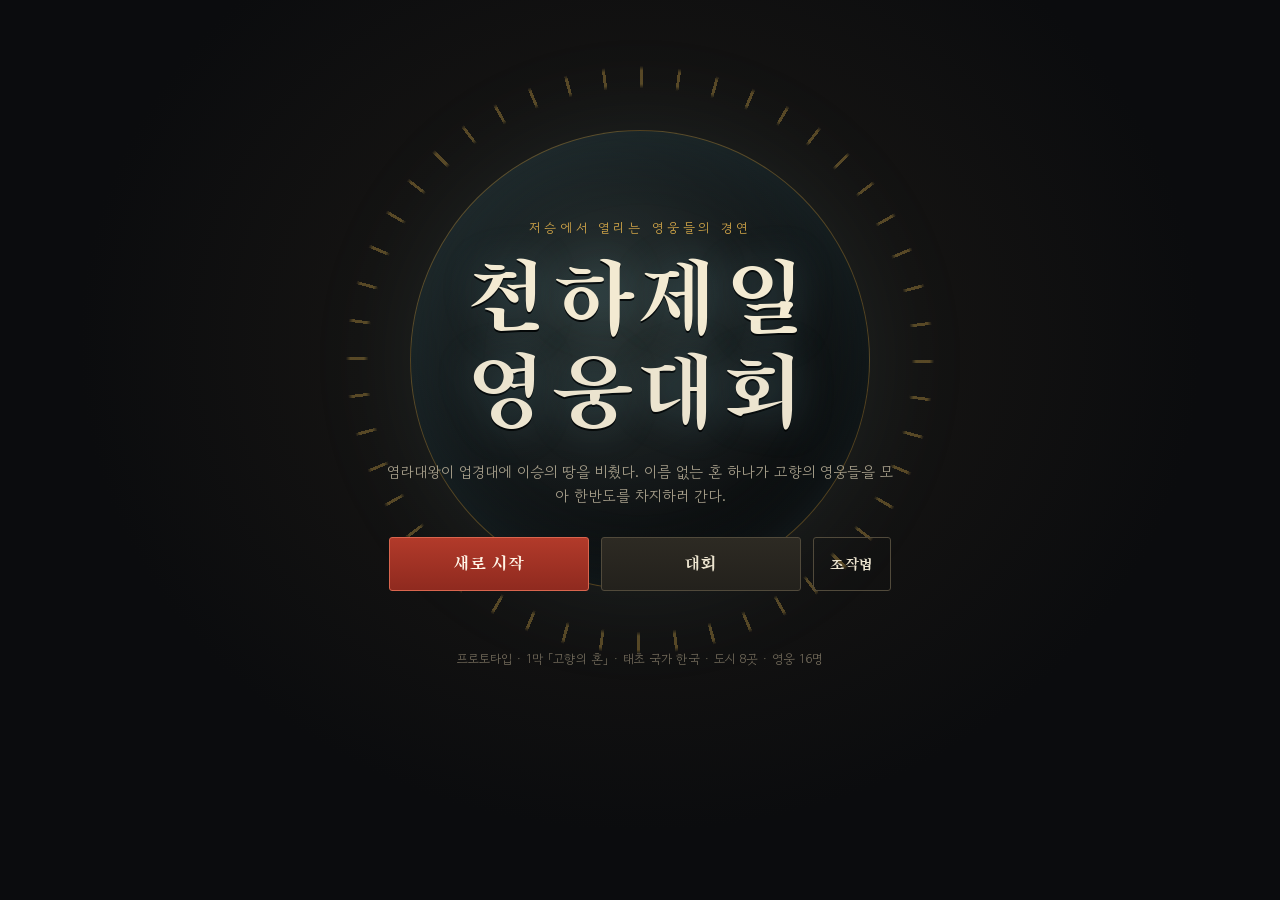
==== commit 641a3f10: "경주 일기토, 전직의 길(무·속·통), 도시 특색과 새 도시 자동 위임, 대회 모드, 전장 한지·먹 톤을 넣고 결판 내기·안개 멈춤 문제를 고친다 Co-Authored-By: Cl" ====
--- a/index.html
+++ b/index.html
@@ -645,6 +645,48 @@
 #scr-map[data-phase="night"] .map-vignette { background: radial-gradient(ellipse at 50% 42%, rgba(70,12,24,0.28), rgba(4,2,6,0.78) 80%); }
 #scr-map[data-phase="noon"] .map-vignette { background: radial-gradient(ellipse at 50% 48%, rgba(140,40,16,0.2) 15%, transparent 48%, rgba(8,3,2,0.65) 100%); }
 
+/* 천도 선택 · 전장 상황 · 되찾은 이름 */
+#b-choice { position: absolute; inset: 0; display: grid; place-items: center; background: rgba(4,4,5,0.32); padding: 16px; z-index: 6; align-items: end; padding-bottom: 150px; }
+#b-choice[hidden] { display: none; }
+.bc-card { width: min(460px, 100%); background: linear-gradient(180deg, #1c1a16, #121110); border: 1px solid var(--line-2); border-radius: 4px; padding: 22px; text-align: center; animation: pop .25s; }
+.bc-eye { color: var(--ash); font-size: 0.8rem; letter-spacing: 0.2em; margin: 0 0 6px; }
+.bc-card h3 { font-family: var(--f-display); font-weight: 400; font-size: 1.35rem; margin: 0 0 8px; color: #ece4cf; }
+.bc-line { font-family: var(--f-brush); font-size: 1.7rem; color: #b9c6d8; margin: 0 0 16px; }
+.bc-opts { display: grid; grid-template-columns: 1fr 1fr; gap: 10px; }
+.bc-opts button { display: flex; flex-direction: column; gap: 6px; padding: 14px 12px; background: #17150f; border: 1px solid var(--line-2); border-radius: 4px; color: #ece4cf; cursor: pointer; text-align: left; font: inherit; }
+.bc-opts button b { font-family: var(--f-display); font-weight: 400; font-size: 1.15rem; }
+.bc-opts button span { font-size: 0.8rem; color: var(--ash); line-height: 1.45; }
+#bc-slay:hover { border-color: #c8402f; } #bc-slay b { color: #e0705c; }
+#bc-send:hover { border-color: var(--gold); } #bc-send b { color: var(--gold); }
+#b-sit { position: absolute; top: 70px; left: 50%; transform: translateX(-50%); max-width: min(620px, calc(100% - 300px)); padding: 6px 14px; background: rgba(14,13,11,0.78); border: 1px solid var(--line); border-radius: 3px; font-size: 0.8rem; color: #cfc6ae; z-index: 2; pointer-events: none; text-align: center; }
+#b-sit[hidden] { display: none; }
+#b-sit b { color: var(--gold); font-family: var(--f-display); font-weight: 400; margin-right: 8px; }
+.br-souls { text-align: left; margin: 0 0 16px; padding: 10px 12px; border: 1px solid var(--line); border-radius: 3px; background: rgba(243,227,184,0.04); }
+.br-souls p { margin: 0 0 6px; color: var(--gold); font-size: 0.8rem; letter-spacing: 0.12em; }
+.br-souls div { display: flex; gap: 10px; align-items: baseline; padding: 2px 0; }
+.br-souls b { font-family: var(--f-display); font-weight: 400; white-space: nowrap; }
+.br-souls span { color: var(--ash); font-size: 0.8rem; }
+.soul-list { display: grid; gap: 4px; margin: 0 0 14px; }
+.soul-list div { display: flex; gap: 10px; align-items: baseline; padding: 4px 8px; border-bottom: 1px dashed var(--line); }
+.soul-list b { font-family: var(--f-display); font-weight: 400; white-space: nowrap; color: #f3e3b8; }
+.soul-list span { color: var(--ash); font-size: 0.8rem; }
+@media (max-width: 720px) { .bc-opts { grid-template-columns: 1fr; } #b-sit { top: 96px; max-width: calc(100% - 24px); } }
+
+/* 길 고르기 · 도시 특색 · 대회 */
+.way-opts { display: grid; gap: 8px; margin: 12px 0; }
+.way-opts button { display: flex; flex-direction: column; gap: 4px; text-align: left; padding: 12px 14px; background: #17150f; border: 1px solid var(--line-2); border-radius: 4px; color: #ece4cf; cursor: pointer; font: inherit; }
+.way-opts button:hover { border-color: var(--gold); }
+.way-opts b { font-family: var(--f-display); font-weight: 400; font-size: 1.1rem; color: var(--gold); }
+.way-opts span { color: var(--ash); font-size: 0.82rem; }
+.trait { margin: 8px 0; padding: 7px 10px; border-left: 2px solid var(--gold); background: rgba(217,171,74,0.06); font-size: 0.84rem; }
+.trait b { font-family: var(--f-display); font-weight: 400; color: var(--gold); margin-right: 8px; }
+.tour-foes { display: flex; gap: 10px; justify-content: center; flex-wrap: wrap; margin: 12px 0; }
+.tour-foes span { display: flex; flex-direction: column; align-items: center; gap: 4px; font-size: 0.82rem; }
+.tour-bracket { display: flex; gap: 6px; justify-content: center; margin: 10px 0 2px; }
+.tour-bracket i { font-style: normal; padding: 3px 10px; border: 1px solid var(--line-2); border-radius: 3px; color: var(--ash); font-size: 0.78rem; }
+.tour-bracket i.on { border-color: var(--gold); color: var(--gold); }
+.tour-bracket i.won { color: #7fd3e6; border-color: #2e5560; }
+
 </style>
 
 <div id="app">
@@ -663,10 +705,11 @@
       <div class="ti-actions">
         <button class="btn primary big" id="ti-new">새로 시작</button>
         <button class="btn big" id="ti-cont" hidden>이어하기</button>
+        <button class="btn big" id="ti-tour">대회</button>
         <button class="btn ghost" id="ti-help">조작법</button>
       </div>
       <p class="ti-save" id="ti-save"></p>
-      <p class="ti-foot">프로토타입 · 1막 「고향의 혼」 · 태초 국가 한국 · 도시 8곳 · 영웅 14명</p>
+      <p class="ti-foot">프로토타입 · 1막 「고향의 혼」 · 태초 국가 한국 · 도시 8곳 · 영웅 16명</p>
     </div>
   </section>
 
@@ -755,6 +798,7 @@
       <span><kbd>F</kbd> 속도 1×·2×·3× · <kbd>R</kbd> 자동 전투 켜고 끄기 · <kbd>M</kbd> 소리</span>
       <span>영웅이 쓰러지면 부대 사기가 떨어집니다. 사기가 버티면 혼불 대장이 지휘를 잇고, 꺾이면 도망칩니다. (눌러서 닫기)</span>
     </div>
+    <div id="b-sit" hidden></div>
     <canvas id="b-mini" aria-label="전장 미니맵"></canvas>
     <div id="cutin"></div>
     <div id="b-result" hidden></div>
@@ -1132,27 +1176,27 @@
 
 /* 도시 (현재 지도 좌표) */
 const CITIES = {
-  seoul:     { name: '서울', hanja: '漢陽', lon: 126.98, lat: 37.57, owner: 'player', agri: 45, comm: 50, wall: 55, loyal: 65, troops: 160, train: 45, level: 1, cap: 15,
+  seoul:     { trait: { name: '저잣거리', desc: '업전 수입 +30%', gold: 1.3 }, name: '서울', hanja: '漢陽', lon: 126.98, lat: 37.57, owner: 'player', agri: 45, comm: 50, wall: 55, loyal: 65, troops: 160, train: 45, level: 1, cap: 15,
                shop: ['w_hwando','w_bisu','w_jangchang','w_gakgung','w_deungpae','a_dopo','a_chalgap','r_ok','r_eun','n_hobak'] },
-  pyongyang: { name: '평양', hanja: '平壤', lon: 125.75, lat: 39.03, owner: 'goguryeo', agri: 50, comm: 40, wall: 70, loyal: 60, troops: 220, train: 60, level: 5, cap: 15,
+  pyongyang: { sit: 'river', trait: { name: '철기', desc: '가지고 있으면 모든 아군 병사 공격 +10%', solAtk: 1.1 }, name: '평양', hanja: '平壤', lon: 125.75, lat: 39.03, owner: 'goguryeo', agri: 50, comm: 40, wall: 70, loyal: 60, troops: 220, train: 60, level: 5, cap: 15,
                boss: 'gaesomun', captains: ['고구려 망령장', '고구려 망령장'], theme: 'north',
                shop: ['w_woldo','w_heukgak','a_dujeong','n_hobal'] },
-  gangneung: { name: '강릉', hanja: '江陵', lon: 128.9, lat: 37.75, owner: 'ghost', agri: 30, comm: 25, wall: 35, loyal: 40, troops: 100, train: 30, level: 2, cap: 7,
+  gangneung: { sit: 'fog', trait: { name: '안갯길', desc: '가지고 있으면 야간 기습 때 적 사기 -6 추가', raid: 6 }, name: '강릉', hanja: '江陵', lon: 128.9, lat: 37.75, owner: 'ghost', agri: 30, comm: 25, wall: 35, loyal: 40, troops: 100, train: 30, level: 2, cap: 7,
                bossGeneric: '무명 천부장', bossSkill: 'ghostfire', captains: ['무명 백부장'], theme: 'mist',
                shop: ['r_honbul','b_bujeok'] },
-  jeonju:    { name: '전주', hanja: '全州', lon: 127.15, lat: 35.82, owner: 'baekje', agri: 55, comm: 40, wall: 50, loyal: 55, troops: 160, train: 45, level: 3, cap: 11,
+  jeonju:    { trait: { name: '곡창', desc: '혼식 수입 +50%', food: 1.5 }, name: '전주', hanja: '全州', lon: 127.15, lat: 35.82, owner: 'baekje', agri: 55, comm: 40, wall: 50, loyal: 55, troops: 160, train: 45, level: 3, cap: 11,
                boss: 'gyeonhwon', captains: ['후백제 망령장'], theme: 'field',
                shop: ['w_ungeom','w_wonbang','b_norigae','r_honbul'] },
-  gyeongju:  { name: '경주', hanja: '慶州', lon: 129.22, lat: 35.86, owner: 'silla', agri: 45, comm: 55, wall: 65, loyal: 60, troops: 220, train: 60, level: 5, cap: 13,
+  gyeongju:  { duel: '화랑 망령', trait: { name: '화랑도', desc: '조련 효과 +50%', train: 1.5 }, name: '경주', hanja: '慶州', lon: 129.22, lat: 35.86, owner: 'silla', agri: 45, comm: 55, wall: 65, loyal: 60, troops: 220, train: 60, level: 5, cap: 13,
                boss: 'yusin', captains: ['신라 망령장', '화랑 망령'], theme: 'field',
                shop: ['w_hakuseon','a_suui','n_yeomju','b_bujeok'] },
-  tongyeong: { name: '통영', hanja: '統營', lon: 128.43, lat: 34.85, owner: 'sea', agri: 30, comm: 45, wall: 40, loyal: 45, troops: 140, train: 40, level: 3, cap: 9,
+  tongyeong: { sit: 'tide', trait: { name: '수군', desc: '가지고 있으면 아군은 물속에서 덜 느려진다', water: true }, name: '통영', hanja: '統營', lon: 128.43, lat: 34.85, owner: 'sea', agri: 30, comm: 45, wall: 40, loyal: 45, troops: 140, train: 40, level: 3, cap: 9,
                bossGeneric: '수귀 대장', bossSkill: 'tide', captains: ['망령 수군장'], theme: 'coast',
                shop: ['w_heukgak','a_dujeong'] },
-  hamheung:  { name: '함흥', hanja: '咸興', lon: 127.54, lat: 39.91, owner: 'goguryeo', agri: 40, comm: 35, wall: 55, loyal: 50, troops: 150, train: 50, level: 4, cap: 9,
+  hamheung:  { trait: { name: '북방 장정', desc: '소환(징병) 인원 +30%', draft: 1.3 }, name: '함흥', hanja: '咸興', lon: 127.54, lat: 39.91, owner: 'goguryeo', agri: 40, comm: 35, wall: 55, loyal: 50, troops: 150, train: 50, level: 4, cap: 9,
                captains: ['고구려 망령장'], theme: 'north',
                shop: ['w_jangchang','a_chalgap','n_hobal'] },
-  jeju:      { name: '제주', hanja: '濟州', lon: 126.53, lat: 33.50, owner: 'sea', agri: 35, comm: 40, wall: 30, loyal: 50, troops: 110, train: 35, level: 2, cap: 9,
+  jeju:      { sit: 'tide', trait: { name: '목장', desc: '업전 +15%, 혼식 +25%', gold: 1.15, food: 1.25 }, name: '제주', hanja: '濟州', lon: 126.53, lat: 33.50, owner: 'sea', agri: 35, comm: 40, wall: 30, loyal: 50, troops: 110, train: 35, level: 2, cap: 9,
                bossGeneric: '탐라 수귀', bossSkill: 'tide', captains: ['탐라 망령'], theme: 'coast',
                shop: ['w_bisu','r_honbul','b_bujeok'] },
 };
@@ -1201,6 +1245,101 @@
   envoy:    { name: '몽골 사신', glyph: '蒙', color: '#c49a5c' },
 };
 
+/* 이름을 되찾은 혼: n 이름, was 살아서 무엇이었나 */
+const SOULS = [
+  { n: '막동', was: '강릉 어부. 풍랑 치던 날 그물을 걷으러 나갔다' },
+  { n: '개똥이', was: '이름이 천해야 오래 산다고 어미가 지어 주었다' },
+  { n: '언년', was: '남의 집 부엌에서 서른 해를 보냈다' },
+  { n: '돌쇠', was: '평양 성돌을 져 나르던 역부' },
+  { n: '삼월이', was: '삼월에 태어나 삼월에 죽었다' },
+  { n: '판돌', was: '소금 가마를 지고 대관령을 넘던 등짐장수' },
+  { n: '곱단', was: '베를 가장 곱게 짠다 하여 붙은 이름' },
+  { n: '억쇠', was: '황산벌에 끌려간 농사꾼. 창 쥐는 법은 그날 배웠다' },
+  { n: '끝순', was: '딸 여섯 집의 막내' },
+  { n: '바우', was: '산성에서 봉화를 지키던 군졸' },
+  { n: '점례', was: '주막에서 국밥을 말았다. 외상 장부를 다 외웠다' },
+  { n: '칠복', was: '노 젓던 격군. 명량 물살을 기억한다' },
+  { n: '간난', was: '갓 낳았다고 간난이. 그 뒤로 아무도 고쳐 부르지 않았다' },
+  { n: '쇠돌', was: '대장간 풀무꾼. 제가 벼린 칼에 죽었다' },
+  { n: '분이', was: '역병 돌던 해 마을에 혼자 남아 물을 길었다' },
+  { n: '만석', was: '이름과 달리 쌀 한 섬 가져 본 적 없다' },
+  { n: '옥분', was: '시집가던 날 전쟁이 났다' },
+  { n: '장쇠', was: '귀주 벌판에서 화살을 날랐다' },
+  { n: '순이', was: '오라비 대신 군역 나간 아비를 기다렸다' },
+  { n: '덕구', was: '살수 둑을 쌓던 인부. 둑이 터지는 것은 보지 못했다' },
+  { n: '복실', was: '절 공양간 불목하니' },
+  { n: '먹쇠', was: '글은 몰라도 먹은 잘 갈았다' },
+  { n: '이쁜이', was: '아무도 이쁘다 하지 않았지만 할미만 그리 불렀다' },
+  { n: '천석', was: '보부상. 길 위에서 났고 길 위에서 죽었다' },
+  { n: '달래', was: '봄마다 산에 올라 나물을 캤다' },
+  { n: '부엉이', was: '밤눈이 밝아 성문 야경을 돌았다' },
+  { n: '오월', was: '모내기하다 태어났다 한다' },
+  { n: '철수', was: '갯벌에서 조개를 캐던 아이' },
+  { n: '놈이', was: '이름을 지어 줄 사람이 없었다' },
+  { n: '금례', was: '물레 돌리는 소리로 아이 셋을 재웠다' },
+  { n: '수돌', was: '거북선 밑바닥에서 노를 저었다. 바깥은 한 번도 못 봤다' },
+  { n: '두꺼비', was: '씨름판에서 진 적이 없다' },
+  { n: '서운', was: '아들이 아니라서 서운이' },
+  { n: '강아지', was: '귀신이 탐내지 말라고 지은 이름. 소용없었다' },
+  { n: '말똥', was: '역참 마구간지기. 말 이름은 다 알았다' },
+  { n: '꽃님', was: '상여 나갈 때마다 앞소리를 메겼다' },
+];
+
+/* 인연 대화: 같은 도시에서 밤을 맞으면 한 번 나눈다. 본 뒤로 함께 출전하면 공격·방어 +8% */
+const BONDS = [
+  { id: 'hero_gangrim', a: 'hero', b: 'gangrim', title: '이름을 부르는 자', afterCheondo: true, lines: [
+    { who: 'gangrim', text: '잠이 안 오나. 죽은 놈이 잠을 찾는 것도 우습지만.' },
+    { who: 'hero', text: '무명혼들이 무릎을 꿇을 때, 나를 쳐다본다.' },
+    { who: 'gangrim', text: '착각이다. 저것들은 눈이 없어.' },
+    { who: 'hero', text: '차사는 사람을 데려갈 때 이름을 세 번 부른다고 들었다. 내 이름은 누가 불렀나.' },
+    { who: 'gangrim', text: '…아무도 안 불렀다. 그래서 네가 명부에 없는 거다. 자라.' },
+  ] },
+  { id: 'gyebaek_yusin', a: 'gyebaek', b: 'yusin', title: '황산벌', lines: [
+    { who: 'gyebaek', text: '황산벌에서 네 깃발을 보았다. 오천으로 네 번을 막았지.' },
+    { who: 'yusin', text: '다섯 번째에 그대가 쓰러졌소. 그날 밤 나는 술잔을 들지 못했소.' },
+    { who: 'gyebaek', text: '나는 떠나기 전에 내 손으로 처자식을 베었다. 저승에 와서도 그 얼굴들을 아직 찾지 못했다.' },
+    { who: 'yusin', text: '…찾게 되면 내가 먼저 절하겠소. 적장이 아니라 한 사람으로.' },
+    { who: 'gyebaek', text: '절은 됐다. 이번엔 같은 쪽에 서라. 그거면 된다.' },
+  ] },
+  { id: 'eulji_gaesomun', a: 'eulji', b: 'gaesomun', title: '고구려의 두 사람', lines: [
+    { who: 'gaesomun', text: '살수의 을지문덕. 내가 나기도 전에 수나라 삼십만을 물에 묻은 사람.' },
+    { who: 'eulji', text: '자네는 임금을 베고 대막리지가 되었다지. 저승은 소문이 빠르네.' },
+    { who: 'gaesomun', text: '당나라가 문 앞에 있었소. 무릎 꿇을 임금은 필요 없었소.' },
+    { who: 'eulji', text: '나는 적장에게 시를 보냈네. 공이 이미 높으니 그만 돌아가라고. 칼보다 먼저 닿는 것이 있네.' },
+    { who: 'gaesomun', text: '시는 못 짓소. 대신 선생의 시가 닿을 때까지 앞을 막아 드리지.' },
+  ] },
+  { id: 'sejong_gildong', a: 'sejong', b: 'gildong', title: '스물여덟 자', lines: [
+    { who: 'gildong', text: '전하. 저는 아비를 아비라 부르지 못한 놈입니다. 그런 놈도 글을 배워도 됩니까.' },
+    { who: 'sejong', text: '그러라고 만든 글이다. 스물여덟 자다. 슬기로운 이는 아침나절이면 깨친다.' },
+    { who: 'gildong', text: '그럼 탐관오리 곳간 문에 「활빈당 다녀감」이라 써 놓고 와도 되겠습니까.' },
+    { who: 'sejong', text: '…받침은 틀리지 말거라.' },
+  ] },
+  { id: 'ondal_jumong', a: 'ondal', b: 'jumong', title: '여윈 말', lines: [
+    { who: 'ondal', text: '시조님. 저는 바보 소리 들으며 산에서 느릅나무 껍질을 벗겨 먹던 놈입니다.' },
+    { who: 'jumong', text: '나는 남의 마구간에서 말을 먹이던 놈이다. 좋은 말을 일부러 굶겨 내 것으로 삼았지.' },
+    { who: 'ondal', text: '제 말은 아내가 골랐습니다. 병들고 여윈 나라 말을 사 오라고요.' },
+    { who: 'jumong', text: '그럼 우리 둘 다 여윈 말 덕을 본 셈이구나. 고구려는 그렇게 시작했다.' },
+  ] },
+  { id: 'sunsin_heojun', a: 'sunsin', b: 'heojun', title: '달 없는 밤', lines: [
+    { who: 'heojun', text: '통제사 영감, 어깨는 좀 어떠십니까. 사천에서 맞으신 자리.' },
+    { who: 'sunsin', text: '저승에 와서도 비 오는 날이면 쑤시오. 의원은 죽은 자의 병도 고치시오?' },
+    { who: 'heojun', text: '병은 못 고쳐도 잠은 재워 드릴 수 있습니다. 영감은 살아서 통 못 주무셨다 들었습니다.' },
+    { who: 'sunsin', text: '…일기에 그리 적었소. 달 밝은 밤이면 더했소.' },
+    { who: 'heojun', text: '오늘은 달이 없습니다. 주무십시오. 진은 제가 보겠습니다.' },
+  ] },
+];
+
+/* 업에 따라 걷는 길 */
+function karmaPath(k) { return k >= 20 ? { id: 'guide', name: '인도자의 길' } : k >= 8 ? { id: 'lord', name: '맹주의 길' } : { id: 'conq', name: '정복자의 길' }; }
+
+/* 전직할 때 고르는 길. 전직할 때마다 하나씩, 같은 길을 두 번 골라도 된다 */
+const WAYS = {
+  mu:   { name: '무(武)', desc: '고유 기술과 특수기의 위력 +20%' },
+  sok:  { name: '속(速)', desc: '기술 재사용 시간 -20%, 이동 속도 +8%' },
+  tong: { name: '통(統)', desc: '이끄는 부대의 사기 +10, 병사 공격 +12%' },
+};
+function hasTrait(key) { return Object.keys(CITIES).some((c) => CITIES[c].trait && CITIES[c].trait[key] && G && G.cities[c] && G.cities[c].owner === 'player'); }
+
 'use strict';
 /* ===== 공용 도구와 게임 상태 ===== */
 const $ = (s, r = document) => r.querySelector(s);
@@ -1231,7 +1370,7 @@
   return { push, kick };
 })();
 
-function saveGame() { try { localStorage.setItem(SAVE_KEY, JSON.stringify(G)); } catch (e) {} }
+function saveGame() { if (G && G.tour) return; try { localStorage.setItem(SAVE_KEY, JSON.stringify(G)); } catch (e) {} }
 function loadSave() { try { const s = localStorage.getItem(SAVE_KEY); return s ? JSON.parse(s) : null; } catch (e) { return null; } }
 function clearSave() { try { localStorage.removeItem(SAVE_KEY); } catch (e) {} }
 
@@ -1240,7 +1379,7 @@
     v: 6, name: '무명', day: 1, phase: 0, gold: 600, food: 900, karma: 0,
     cities: {}, roster: [], heroes: {}, inv: ['r_ok', 'w_deungpae'], keys: [],
     places: [], done: {}, seen: {}, log: [], stats: { battles: 0, wins: 0 },
-    stage: 'prologue', attackDay: 0, officers: {}, offSeq: 0, joinCity: 'seoul',
+    stage: 'prologue', attackDay: 0, officers: {}, offSeq: 0, joinCity: 'seoul', named: [],
   };
   for (const id in CITIES) {
     const c = CITIES[id];
@@ -1555,6 +1694,8 @@
     G.cities[id] = { owner: c.owner, agri: c.agri, comm: c.comm, wall: c.wall, loyal: c.loyal, troops: c.troops, train: c.train, boss: c.boss || null };
   }
   if (!G.foeFound) G.foeFound = {};
+  if (!G.named) G.named = [];
+  if (G.karma == null) G.karma = 0;
 }
 
 function statsFrom(id, level, equip, tired) {
@@ -1646,8 +1787,9 @@
 
 /* ----- 도시와 경제 ----- */
 function ownedCities() { return Object.keys(G.cities).filter((c) => G.cities[c].owner === 'player'); }
-function cityGold(id) { const c = G.cities[id]; return Math.round(10 + c.comm * 0.9 * c.loyal / 100); }
-function cityFood(id) { const c = G.cities[id]; return Math.round(10 + c.agri * 1.0 * c.loyal / 100); }
+function traitMul(id, key) { const t = CITIES[id] && CITIES[id].trait; return (t && t[key]) || 1; }
+function cityGold(id) { const c = G.cities[id]; return Math.round((10 + c.comm * 0.9 * c.loyal / 100) * traitMul(id, 'gold')); }
+function cityFood(id) { const c = G.cities[id]; return Math.round((10 + c.agri * 1.0 * c.loyal / 100) * traitMul(id, 'food')); }
 function totalTroops() { return ownedCities().reduce((a, c) => a + G.cities[c].troops, 0); }
 function foodUpkeep() { return Math.round(totalTroops() * 0.06); }
 function freeHeroes() { return G.roster.filter((h) => !G.heroes[h].acted && !G.heroes[h].travel); }
@@ -1659,8 +1801,8 @@
   if (cmd === 'comm') return 2 + Math.floor(s.int / 6);
   if (cmd === 'wall') return 2 + Math.floor((s.lea * 0.6 + s.str * 0.4) / 7);
   if (cmd === 'loyal') return 2 + Math.floor(s.int / 7);
-  if (cmd === 'train') return 3 + Math.floor((s.str + s.lea) / 11);
-  if (cmd === 'draft') return Math.max(0, Math.min(20 + s.lea * 2, 400 - c.troops));
+  if (cmd === 'train') return Math.round((3 + Math.floor((s.str + s.lea) / 11)) * traitMul(cityId, 'train'));
+  if (cmd === 'draft') return Math.max(0, Math.min(Math.round((20 + s.lea * 2) * traitMul(cityId, 'draft')), 400 - c.troops));
   if (cmd === 'search') {
     const found = c.owner === 'player' ? G.roster.length : ((G.foeFound && G.foeFound[c.owner]) || 0);
     return Math.round(Math.max(10, Math.min(85, 25 + s.int * 2 + c.loyal * 0.2 - found * 3.5)));
@@ -2150,6 +2292,27 @@
     { who: 'narr', text: '그때, 말을 탄 사신이 업경대 앞에 나타난다.' },
     { who: 'envoy', text: '칭기즈 칸께서 전하신다. 무릎을 꿇든지, 말발굽에 밟히든지 고르라고.' },
     { who: 'bari', text: '시작일 뿐이야, {name}. 그리고… 무명혼들이 너를 보고 있어. 이상하지? 마치 너를 아는 것처럼.' },
+  ],
+};
+
+/* 업에 따른 1막의 끝 */
+const ENDINGS = {
+  conq: [
+    { who: 'yeomra', text: '한반도를 벤 자여. 칼은 잘 들더구나.' },
+    { who: 'yeomra', text: '허나 묻겠다. 네 뒤에 선 혼불 가운데 이름 가진 것이 몇이냐.' },
+    { who: 'narr', text: '무명혼들은 고개를 돌린다. 아무도 {name}을(를) 쳐다보지 않는다.' },
+  ],
+  lord: [
+    { who: 'bari', text: '절반은 베고, 절반은 보냈구나.' },
+    { who: 'bari', text: '망설였다는 뜻이지. 나는 망설이는 사람이 좋아. 칼을 든 채로 망설이는 건 쉬운 일이 아니니까.' },
+    { who: 'narr', text: '무명혼 몇이 멀리서 {name}을(를) 지켜본다. 다가오지는 않는다.' },
+  ],
+  guide: [
+    { who: 'narr', text: '무릎 꿇었던 혼들이 하나씩 일어선다. 강릉의 어부가, 평양의 역부가, 통영의 격군이.' },
+    { who: 'narr', text: '그리고 처음으로, 한목소리로 누군가의 이름을 부른다.' },
+    { who: 'nameless', text: '{name}…' },
+    { who: 'bari', text: '들었니. 저 아이들이 네 이름을 알아. 명부에도 없는 이름을.' },
+    { who: 'bari', text: '네가 누구였는지는… 바다를 건너면서 얘기하자.' },
   ],
 };
 
@@ -2383,50 +2546,72 @@
 'use strict';
 /* ===== 뼈대(컷아웃) 애니메이션: 조각 그림을 관절에 붙여 매 프레임 각도로 움직인다 =====
    레이맨 레전드처럼 장면 그림 없이도 걷기·공격·숨쉬기가 부드럽게 이어진다.
-   지금은 무명(hero) 시험판만 있다. 다른 장수는 기존 4장면 시트를 쓴다. */
+   지금은 무명(hero)과 저승차사(gangrim)가 같은 뼈대를 쓴다. 다른 장수는 기존 4장면 시트를 쓴다. */
 const Rig = (() => {
+  const BASE = '';
   /* 조각 위치(아틀라스 좌표)와 관절(pivot)·붙는 점(at)은 조각 기준 좌표 */
   const DEFS = {
     hero: {
       src: 'img/rig/hero.png',
-      height: 480, /* 서 있을 때 머리끝~발끝 (아틀라스 단위) */
-      leg: 191,    /* 엉덩이~발바닥 */
+      height: 477, /* 서 있을 때 머리끝~발끝 (아틀라스 단위) */
+      leg: 229,    /* 엉덩이~발바닥 (다리 배율 반영) */
+      /* 조각별 배율: 머리는 줄이고 팔다리는 길게 늘려 7등신 정도로 */
+      scale: { head: 0.72, torso: 0.9, leg: [1.0, 1.2], arm: [1.0, 1.15] }, /* [가로, 세로] */
       parts: {
         head: { r: [103, 0, 105, 117], pv: [51.1, 103.1] },
-        torso: { r: [0, 0, 101, 259], pv: [50.9, 208], neck: [49.5, 12.3], shF: [31.3, 54.8], shB: [22.9, 53.7], belt: [60.7, 153.5] },
-        uarmF: { r: [554, 0, 48, 96], pv: [27.1, 11.6], elbow: [24, 82.2] },
-        uarmB: { r: [604, 0, 48, 96], pv: [27.1, 11.6], elbow: [24, 82.2] },
-        farmF: { r: [654, 0, 43, 84], pv: [13.6, 4.7], grip: [31, 73.6], cuff: [18.6, 23.3] },
-        farmB: { r: [699, 0, 43, 84], pv: [13.6, 4.7], grip: [31, 73.6], cuff: [18.6, 23.3] },
-        thighF: { r: [382, 0, 85, 108], pv: [47, 5.5], knee: [35.6, 98] },
+        torso: { r: [0, 0, 101, 259], pv: [50.9, 208.0], neck: [49.5, 12.3], shF: [31.3, 54.8], shB: [22.9, 53.7], belt: [60.7, 153.5] },
+        uarmF: { r: [554, 0, 48, 96], pv: [27.1, 11.6], elbow: [24.0, 82.2] },
+        uarmB: { r: [604, 0, 48, 96], pv: [27.1, 11.6], elbow: [24.0, 82.2] },
+        farmF: { r: [826, 0, 43, 84], pv: [13.6, 4.7], grip: [31.0, 73.6], cuff: [18.6, 23.3] },
+        farmB: { r: [871, 0, 43, 84], pv: [13.6, 4.7], grip: [31.0, 73.6], cuff: [18.6, 23.3] },
+        thighF: { r: [382, 0, 85, 108], pv: [47.0, 5.5], knee: [35.6, 98.0] },
         shinF: { r: [210, 0, 85, 110], pv: [35.6, 11.4] },
-        thighB: { r: [469, 0, 83, 108], pv: [46.1, 5.5], knee: [34.7, 98] },
+        shin2F: { r: [654, 0, 85, 86], pv: [35.6, 11.4], ankle: [32.8, 79.8] },
+        footF: { r: [916, 0, 85, 32], pv: [32.8, 2.7] },
+        thighB: { r: [469, 0, 83, 108], pv: [46.1, 5.5], knee: [34.7, 98.0] },
         shinB: { r: [297, 0, 83, 109], pv: [34.7, 11.4] },
+        shin2B: { r: [741, 0, 83, 86], pv: [34.7, 11.4], ankle: [32.4, 79.8] },
+        footB: { r: [0, 261, 83, 31], pv: [32.4, 2.7] },
+      },
+    },
+    /* 저승차사: 무명과 같은 뼈대·같은 동작, 그림 조각만 다르다 */
+    gangrim: {
+      src: 'img/rig/gangrim.png',
+      height: 477, leg: 222,
+      scale: { head: 0.47, torso: 0.9, leg: [1.0, 1.2], arm: [1.0, 1.15] },
+      sole: [-16, 43, 27], /* 발목 기준 뒤꿈치 x, 발끝 x, 발바닥 y */
+      parts: {
+        head: { r: [122, 0, 237, 271], pv: [113.9, 189.4] },
+        torso: { r: [0, 0, 120, 306], pv: [62.7, 211.2], neck: [55.4, 15.8], shF: [27.1, 70.0], shB: [21.8, 68.6], belt: [82.5, 168.3] },
+        uarmF: { r: [814, 0, 46, 97], pv: [22.5, 11.4], elbow: [28.5, 80.4] },
+        uarmB: { r: [862, 0, 46, 97], pv: [22.5, 11.4], elbow: [28.5, 80.4] },
+        farmF: { r: [483, 0, 96, 103], pv: [42.4, 14.3], grip: [60.9, 83.2], cuff: [45.2, 35.2] },
+        farmB: { r: [581, 0, 96, 103], pv: [42.4, 14.3], grip: [60.9, 83.2], cuff: [45.2, 35.2] },
+        thighF: { r: [361, 0, 61, 112], pv: [36.8, 8.8], knee: [31.5, 95.2] },
+        thighB: { r: [424, 0, 57, 112], pv: [34.3, 8.8], knee: [29.4, 95.2] },
+        shin2F: { r: [679, 0, 65, 100], pv: [24.5, 15.7], ankle: [21.7, 91.7] },
+        footF: { r: [910, 0, 65, 32], pv: [21.7, 8.4] },
+        shin2B: { r: [746, 0, 66, 100], pv: [26.2, 15.7], ankle: [23.1, 91.7] },
+        footB: { r: [0, 308, 66, 31], pv: [23.1, 8.4] },
       },
     },
   };
-  /* 갑옷: 몸과 따로 그린 겉옷 조각. 장착한 갑옷 아이템에 따라 덧입힌다 (없으면 기본 저고리) */
+  /* 갑옷: 몸과 따로 그린 조각. 몸통은 갑옷 입은 몸통으로 통째로 바꾸고, 팔에는 팔찌를 덧입힌다 (없으면 기본 저고리) */
   const ARMOR = {
     chalgap: {
       src: 'img/rig/armor_chalgap.png',
       parts: {
-        vest: { r: [0, 0, 107, 207], pv: [50.2, 152.1] },
-        skirt: { r: [109, 0, 109, 164], pv: [59.8, 7.9] },
-        pauF: { r: [220, 0, 61, 63], pv: [28.8, 16.1] },
-        pauB: { r: [283, 0, 61, 63], pv: [28.8, 16.1] },
-        brcF: { r: [346, 0, 30, 60], pv: [19, 2.4] },
-        brcB: { r: [378, 0, 30, 60], pv: [19, 2.4] },
+        torso: { r: [0, 0, 98, 232], pv: [53.9, 207.9] },
+        brcF: { r: [100, 0, 30, 60], pv: [19.0, 2.4] },
+        brcB: { r: [132, 0, 30, 60], pv: [19.0, 2.4] },
       },
     },
     dujeong: {
       src: 'img/rig/armor_dujeong.png',
       parts: {
-        vest: { r: [0, 0, 112, 236], pv: [50.5, 152.0] },
-        skirt: { r: [114, 0, 104, 159], pv: [46.2, 3.7] },
-        pauF: { r: [220, 0, 53, 64], pv: [27.5, 15] },
-        pauB: { r: [275, 0, 53, 64], pv: [27.5, 15] },
-        brcF: { r: [330, 0, 22, 59], pv: [11, 2.6] },
-        brcB: { r: [354, 0, 22, 59], pv: [11, 2.6] },
+        torso: { r: [0, 0, 110, 257], pv: [56.9, 207.9] },
+        brcF: { r: [112, 0, 22, 59], pv: [11.0, 2.6] },
+        brcB: { r: [136, 0, 22, 59], pv: [11.0, 2.6] },
       },
     },
   };
@@ -2440,11 +2625,17 @@
       },
     },
   };
-  const WEAPON_OF = { w_hwando: 'hwando' };
+  /* 학우선: 칼처럼 베지 않고 부채질로 바람을 날린다 (style: 'fan' → 다른 동작) */
+  WEAPONS.hakuseon = {
+    src: 'img/rig/wpn_hakuseon.png', style: 'fan',
+    parts: { blade: { r: [0, 0, 83, 162], pv: [41.6, 114.8], tip: [41.6, 0.6] } },
+  };
+  const WEAPON_OF = { w_hwando: 'hwando', w_hakuseon: 'hakuseon' };
+  const isFan = (u) => { const w = WEAPONS[WEAPON_OF[u.w1Id]]; return !!(w && w.style === 'fan'); };
   const imgs = Object.create(null);
   function img(src) {
     let im = imgs[src];
-    if (!im) { im = new Image(); im.src = src; imgs[src] = im; }
+    if (!im) { im = new Image(); im.src = BASE + src; imgs[src] = im; }
     return im.complete && im.naturalWidth > 0 ? im : null;
   }
   function has(id) { const d = DEFS[id]; return !!(d && img(d.src)); }
@@ -2465,69 +2656,153 @@
 
   /* 자세 계산: 상태(대기·걷기·공격·피격)를 섞어 관절 각도를 만든다 (라디안, 0 = 아래로 늘어뜨림) */
   const lerp = (a, b, k) => a + (b - a) * k;
-  /* 공격 열쇠 자세 (각도: 0 = 아래, 음수 = 앞쪽으로 들어 올림).
-     칼의 실제 방향 = 윗팔 + 아래팔 + 칼 각도 */
-  const K = {
-    /* 적 앞에서 칼을 앞으로 겨눈 자세 */
-    stance: { uarmF: -0.7, farmF: -0.9, sword: 2.63, uarmB: -0.5, farmB: -0.8, thighF: -0.25, thighB: 0.25, kneeF: 0.15, kneeB: 0.3, bodyY: 8, lean: 0.08, head: 0.02, sx: 1, sy: 1 },
-    /* 치기 직전: 칼을 머리 뒤로 젖히고 몸을 웅크린다 */
-    wind: { uarmF: -2.9, farmF: -0.6, sword: 1.63, uarmB: -1.1, farmB: -0.6, thighF: -0.3, thighB: 0.3, kneeF: 0.25, kneeB: 0.4, bodyY: 12, lean: -0.13, head: -0.06, sx: 1.04, sy: 0.95 },
-    /* 내려벤 순간: 앞다리를 내딛고 체중을 싣는다 */
-    hit: { uarmF: -0.3, farmF: -0.15, sword: 2.63, uarmB: 0.6, farmB: -0.4, thighF: -0.5, thighB: 0.42, kneeF: 0.1, kneeB: 0.55, bodyY: 15, lean: 0.25, head: 0.1, sx: 1.07, sy: 0.93 },
-    /* 살짝 더 나갔다가 */
-    over: { uarmF: 0.1, farmF: -0.1, sword: 2.62, uarmB: 0.7, farmB: -0.35, thighF: -0.5, thighB: 0.42, kneeF: 0.1, kneeB: 0.55, bodyY: 14, lean: 0.29, head: 0.12, sx: 1.03, sy: 0.97 },
+  const smooth = (k) => { k = clamp01(k); return k * k * k * (k * (k * 6 - 15) + 10); };
+  /* ===== 자세 =====
+     다리는 각도 대신 '발 위치'를 정하고 두 관절 역운동학(IK)으로 무릎을 굽힌다.
+     그래서 몸이 내려가면 무릎이 자연스럽게 굽고, 디딘 발은 땅에 붙어 있다.
+     좌표: 원점 = 엉덩이 바로 아래 땅, x = 앞(+), hipH = 엉덩이 높이, fFx/fBx = 앞·뒷발 x, fFl/fBl = 발 들림 */
+  const L = 229;
+  const CK = ['lean', 'head', 'tF', 'kF', 'fF', 'tB', 'kB', 'fB', 'uF', 'aF', 'uB', 'aB', 'sw', 'rx'];
+  function sample(clip, f, loop) {
+    const n = clip.lean.length;
+    if (loop) f = ((f % n) + n) % n; else f = Math.max(0, Math.min(n - 1, f));
+    const i = Math.floor(f), j = loop ? (i + 1) % n : Math.min(n - 1, i + 1), k = f - i;
+    const o = {};
+    for (const key of CK) { const A = clip[key]; o[key] = A[i] + (A[j] - A[i]) * k; }
+    return o;
+  }
+  function mix(P, Q, k) { if (k <= 0) return; for (const key of CK) P[key] = lerp(P[key], Q[key], k); }
+  const IDLE = { lean: 0.03, head: 0, tF: -0.06, kF: 0.08, fF: 0, tB: 0.08, kB: 0.05, fB: 0, uF: 0.1, aF: -0.45, uB: 0.06, aB: -0.25, sw: 1.55, rx: 0 };
+  /* 공격 시간(초): 젖힌 칼이 맞는 순간(impact)까지, 맞은 뒤 칼이 바닥까지, 다시 겨눔으로 */
+  /* 베기 시간표(초) — 액션 게임 공식: 준비는 짧게 모았다가, 휘두르기는 몇 프레임 만에 번개처럼,
+     맞는 순간 아주 잠깐 멈추고(히트스톱), 끝자세에서 잠깐 버텼다가 돌아온다 */
+  /* 베기 시간표(초) */
+  const PRE = 0.42;                       /* 모으기 + 들어 올리기 + 멈춤 */
+  const T_SW = 0.05, T_HOLD = 0.34, BACK = 0.62; /* 내려베기 0.05초 → 0.34초까지 버팀 → 0.62초에 겨눔으로 */
+  const OVER = 0.09;                      /* 칼 궤적은 휘두르는 동안과 직후만 */
+  /* 칼 각도: sw = (칼이 향하는 방향) + π − uF − aF. 방향: 0 = 아래, −π/2 = 앞, ±π = 위, +π/2(= −3π/2) = 뒤 */
+  const bladeTo = (o, dir) => { o.sw = dir + Math.PI - o.uF - o.aF; return o; };
+  const KP = {
+    /* 낮게 웅크려 칼끝을 앞·아래로 */
+    ready: bladeTo({ lean: 0.2, head: -0.08, tF: -0.5, kF: 0.7, fF: -0.2, tB: 0.42, kB: 0.4, fB: -0.6, uF: -0.2, aF: -0.55, uB: -0.2, aB: -0.6, rx: 0 }, -0.95),
+    /* 칼을 허리 뒤로 당겨 모은다 */
+    wind: bladeTo({ lean: 0.1, head: -0.02, tF: -0.42, kF: 0.75, fF: -0.33, tB: 0.36, kB: 0.6, fB: -0.7, uF: 0.55, aF: -1.55, uB: 0.3, aB: -1.2, rx: -0.9 }, -1.65),
+    /* 머리 위로 높이 들어 칼끝이 뒤를 향한다 (몸을 쭉 편다) */
+    raise: bladeTo({ lean: -0.1, head: 0.06, tF: -0.3, kF: 0.3, fF: 0, tB: 0.28, kB: 0.2, fB: -0.3, uF: -2.75, aF: -0.45, uB: -2.5, aB: -0.5, rx: -0.5 }, -4.35),
+    /* 앞다리를 깊게 내디디며 내려벤 순간 */
+    hit: bladeTo({ lean: 0.48, head: -0.22, tF: -1.0, kF: 1.0, fF: 0, tB: 0.75, kB: 0.02, fB: -0.45, uF: -0.75, aF: -0.1, uB: 0.6, aB: -0.3, rx: 2.2 }, -1.0),
+    /* 칼이 더 내려가며 무게가 실린다 */
+    sink: bladeTo({ lean: 0.56, head: -0.25, tF: -1.1, kF: 1.15, fF: -0.05, tB: 0.78, kB: 0.02, fB: -0.4, uF: -0.5, aF: -0.08, uB: 0.7, aB: -0.3, rx: 2.5 }, -0.6),
   };
-  const KEYS = Object.keys(K.stance);
-  function blend(P, B, k) { if (k <= 0) return; for (const key of KEYS) P[key] = lerp(P[key], B[key], k); }
-  function snap(P) { const o = {}; for (const key of KEYS) o[key] = P[key]; return o; }
-  const STRIKE = 0.07, OVER = 0.13, BACK = 0.34;
-
-
-  /* 자세 계산: 상태(대기·걷기·공격·피격)를 섞어 관절 각도를 만든다 (라디안, 0 = 아래로 늘어뜨림, 음수 = 앞으로) */
+
+  /* 부채질(학우선): 꼿꼿이 서서 부채를 머리 위로 들었다가 앞으로 크게 쓸어내려 바람을 날린다 */
+  const T_SWF = 0.1;
+  const KF = {
+    ready: bladeTo({ lean: 0.04, head: 0, tF: -0.2, kF: 0.25, fF: -0.05, tB: 0.2, kB: 0.15, fB: -0.35, uF: -0.3, aF: -1.65, uB: 0.3, aB: -0.6, rx: 0 }, -2.85),
+    wind: bladeTo({ lean: -0.04, head: 0.04, tF: -0.15, kF: 0.2, fF: -0.05, tB: 0.2, kB: 0.25, fB: -0.45, uF: 0.25, aF: -2.2, uB: 0.1, aB: -0.5, rx: -0.5 }, -3.3),
+    raise: bladeTo({ lean: -0.12, head: 0.08, tF: -0.12, kF: 0.12, fF: 0, tB: 0.18, kB: 0.2, fB: -0.38, uF: -2.1, aF: -1.0, uB: -0.2, aB: -0.5, rx: -0.6 }, -4.0),
+    hit: bladeTo({ lean: 0.2, head: -0.1, tF: -0.6, kF: 0.55, fF: 0.05, tB: 0.45, kB: 0.05, fB: -0.4, uF: -1.3, aF: -0.2, uB: 0.6, aB: -0.4, rx: 1.2 }, -1.25),
+    sink: bladeTo({ lean: 0.24, head: -0.12, tF: -0.65, kF: 0.62, fF: 0.03, tB: 0.47, kB: 0.05, fB: -0.38, uF: -1.0, aF: -0.2, uB: 0.7, aB: -0.4, rx: 1.35 }, -0.75),
+  };
+
+  /* 걷기 한 주기(8칸): 0 = 이 다리가 앞에서 뒤꿈치로 딛는 순간, 0.5 = 뒤에서 발끝으로 밀어내는 순간 */
+  const WK = {
+    thigh: [-0.42, -0.32, -0.03, 0.2, 0.35, 0.25, -0.25, -0.55],
+    knee: [0.05, 0.3, 0.08, 0.05, 0.25, 0.75, 1.1, 0.55],
+    foot: [-0.25, 0, 0, 0.2, 0.5, 0.9, 0.6, -0.1], /* 발의 기울기(땅 기준): 음수 = 발끝 들림, 양수 = 뒤꿈치 들림 */
+  };
+  const WALK_LEN = 318; /* 한 주기에 나아가는 거리 (아틀라스 단위) */
+  /* 주기 곡선을 부드럽게 잇는다 (Catmull-Rom) */
+  function cyc(A, ph) {
+    const n = A.length, x = (((ph % 1) + 1) % 1) * n, i = Math.floor(x), k = x - i;
+    const p0 = A[(i + n - 1) % n], p1 = A[i % n], p2 = A[(i + 1) % n], p3 = A[(i + 2) % n];
+    return 0.5 * (2 * p1 + (p2 - p0) * k + (2 * p0 - 5 * p1 + 4 * p2 - p3) * k * k + (3 * p1 - p0 - 3 * p2 + p3) * k * k * k);
+  }
+
   function pose(u, t) {
-    const ph = u.walkPh || 0;
-    const w = u.walkW || 0; /* 걷기 섞임 정도 0..1 */
-    const s = Math.sin(ph), c2 = Math.cos(ph);
     const br = Math.sin(t * 2.1 + (u.bob || 0));
-    const swing = 0.42 * s * w;
-    const P = {
-      /* 다리를 벌린 만큼 엉덩이가 내려가야 발이 땅에 붙어 있다 */
-      bodyY: (DEFS[u.hid].leg || 191) * (1 - Math.cos(swing)) + br * 1.5 * (1 - w),
-      lean: 0.06 * w + br * 0.012,
-      head: -0.03 * w + Math.sin(t * 2.1 + 0.6 + (u.bob || 0)) * 0.03,
-      thighF: -swing, thighB: swing,
-      kneeF: Math.max(0, c2) * 0.7 * w, kneeB: Math.max(0, -c2) * 0.7 * w,
-      uarmF: 0.12 + 0.3 * s * w + br * 0.03, uarmB: 0.05 - 0.3 * s * w - br * 0.03,
-      farmF: -0.35 - 0.15 * w, farmB: -0.2 - 0.25 * w * (0.5 - 0.5 * s),
-      sword: 1.55, skirt: Math.sin(ph * 2) * 0.03 * w + br * 0.01,
-      sx: 1, sy: 1 + br * 0.008,
-    };
-    /* 발이 닿는 순간 살짝 눌렸다 펴진다 */
-    const land = Math.pow(Math.abs(s), 8) * w;
-    P.sy -= land * 0.03; P.sx += land * 0.015;
-
-    /* 적이 칼끝 거리에 있으면 겨눔 자세 → 다음 공격이 다가올수록 칼을 젖혀 든다 */
-    blend(P, K.stance, ease(u.stanceW || 0));
-    const rest = snap(P);
-    const wu = (u.stanceW || 0) > 0.5 && !(u.atkE >= 0) ? clamp01(1 - (u.atkT || 0) / 0.28) : 0;
-    blend(P, K.wind, ease(wu));
-    /* 공격 순간부터: 젖힌 자세 → 내려베기(빠르게) → 더 나감 → 돌아옴 */
-    const e = u.atkE;
-    if (e >= 0) {
-      if (e < STRIKE) { const k = e / STRIKE; Object.assign(P, snap(P)); blend(P, K.wind, 1); blend(P, K.hit, k * k); }
-      else if (e < OVER) { blend(P, K.hit, 1); blend(P, K.over, ease((e - STRIKE) / (OVER - STRIKE))); }
-      else { blend(P, K.over, 1); blend(P, rest, ease((e - OVER) / (BACK - OVER))); }
-    }
-    /* 맞았을 때: 뒤로 젖혀지며 납작 */
-    if (u.flash > 0) { const h = Math.min(1, u.flash * 6); P.lean -= 0.16 * h; P.head -= 0.15 * h; P.sy *= 1 - 0.05 * h; P.sx *= 1 + 0.04 * h; }
+    const P = Object.assign({}, IDLE);
+    P.lean += br * 0.012; P.head += Math.sin(t * 2.1 + 0.6 + (u.bob || 0)) * 0.025; P.uF += br * 0.02;
+    P.hipX = 0;
+    const fan = isFan(u);
+    /* 부채는 가슴 앞에 세워 든다 */
+    if (fan) { P.uF = -0.25 + br * 0.02; P.aF = -1.7; bladeTo(P, -2.9 + br * 0.04); P.uB = 0.25; P.aB = -0.55; }
+    const w = u.walkW || 0;
+    if (w > 0) {
+      /* 걷기: 애니메이션 교본의 네 자세(딛기 → 눌림 → 엇갈림 → 밀기)를 한 다리씩 반 박자 어긋나게 돌린다 */
+      const p = u.walkPh || 0, c1 = Math.cos(2 * Math.PI * p), c2 = Math.cos(4 * Math.PI * p);
+      const Q = Object.assign({}, IDLE);
+      const leg = (ph, tag) => {
+        const t = cyc(WK.thigh, ph), k = Math.max(0, cyc(WK.knee, ph)), fw = cyc(WK.foot, ph);
+        Q['t' + tag] = t; Q['k' + tag] = k; Q['f' + tag] = fw - (t + k);
+      };
+      leg(p, 'F'); leg(p + 0.5, 'B');
+      Q.lean = 0.07 + 0.015 * c2; Q.head = -0.04 - 0.01 * c2; Q.rx = 0;
+      /* 팔은 같은 쪽 다리와 반대로. 칼 든 팔은 조금만 흔든다 */
+      Q.uF = 0.08 + 0.2 * c1; Q.aF = -0.4 - 0.1 * (0.5 - 0.5 * c1); Q.sw = 1.5;
+      Q.uB = 0.05 - 0.4 * c1; Q.aB = -0.18 - 0.3 * (0.5 + 0.5 * c1);
+      if (fan) { Q.uF = -0.25 + 0.06 * c1; Q.aF = -1.7; bladeTo(Q, -2.9 + 0.08 * c2); }
+      mix(P, Q, w);
+    }
+    const sw = u.stanceW || 0;
+    /* ===== 겨눔·베기: 손으로 설계한 열쇠 자세 (액션 게임식) =====
+       낮게 웅크린 겨눔 → 칼을 뒤로 당겨 모음 → 머리 위로 들어 잠깐 멈춤 → 한순간에 내려벰 → 깊게 내디딘 자세로 버팀 */
+    P.sk = -1;
+    if (sw > 0) {
+      const K = fan ? KF : KP, tSw = fan ? T_SWF : T_SW;
+      const G = Object.assign({}, K.ready);
+      G.uF += br * 0.02; G.sw += br * 0.02; G.lean += br * 0.008; G.kF += br * 0.02; G.kB += br * 0.02;
+      let Q = G;
+      const e = u.atkE, aT = u.atkT == null ? 9 : u.atkT;
+      const tw = (A, B2, k) => { const o = {}; for (const key of CK) o[key] = lerp(A[key], B2[key], k); return o; };
+      if (e >= 0) {
+        if (e < tSw) { const k = e / tSw; Q = tw(K.raise, K.hit, k * k); P.sk = k; }
+        else if (e < T_HOLD) { const k = clamp01((e - tSw) / 0.08); Q = tw(K.hit, K.sink, 1 - (1 - k) * (1 - k)); P.sk = 1; }
+        else { const k = smooth((e - T_HOLD) / (BACK - T_HOLD)); Q = tw(K.sink, G, k); P.sk = 1 - k; }
+      } else if (sw > 0.5 && aT < PRE) {
+        const k = 1 - aT / PRE; /* 0 → 1 */
+        if (k < 0.45) Q = tw(G, K.wind, smooth(k / 0.45));
+        else if (k < 0.8) Q = tw(K.wind, K.raise, smooth((k - 0.45) / 0.35));
+        else Q = K.raise; /* 들어 올린 채 잠깐 멈춤 */
+        P.sk = 0;
+      }
+      mix(P, Q, ease(sw));
+    }
+    /* 한 손 베기: 반대쪽 팔은 칼을 쥐지 않는다. 겨눌 땐 가슴 앞에 두고, 벨 때는 뒤로 뻗어 균형을 잡는다 (방패를 들 팔) */
+    if (u.grip === 'one' && sw > 0 && !fan) {
+      let uB = -0.3, aB = -1.0;
+      if (P.sk >= 0) { const k = smooth(P.sk); uB = lerp(-0.75, 0.8, k); aB = lerp(-0.7, -0.3, k); }
+      const k2 = ease(sw);
+      P.uB = lerp(P.uB, uB, k2); P.aB = lerp(P.aB, aB, k2);
+    }
+    P.hipX = P.rx * 15.5;
+    if (u.flash > 0) { const h = Math.min(1, u.flash * 6); P.lean -= 0.16 * h; P.head -= 0.15 * h; P.hipX -= 8 * h; }
     if (u.stun > 0) P.head += Math.sin(t * 9) * 0.12;
+    /* 옛 이름과 맞춤 (팔 그리기 코드가 쓰는 이름) */
+    P.uarmF = P.uF; P.farmF = P.aF; P.uarmB = P.uB; P.farmB = P.aB; P.sword = P.sw;
     return P;
   }
-
-  function part(c, im, p) {
-    c.drawImage(im, p.r[0], p.r[1], p.r[2], p.r[3], -p.pv[0], -p.pv[1], p.r[2], p.r[3]);
-  }
-  function at(c, from, pt) { c.translate(pt[0] - from.pv[0], pt[1] - from.pv[1]); }
+  /* 두 관절 IK: 엉덩이(0,0)에서 발(fx, fy)까지. 각도 0 = 아래, 음수 = 앞. 무릎은 앞으로 굽는다 */
+  function legIK(fx, fy, L1, L2) {
+    let d = Math.hypot(fx, fy);
+    d = Math.min(d, (L1 + L2) * 0.9995);
+    d = Math.max(d, Math.abs(L1 - L2) + 1);
+    const a = Math.atan2(-fx, fy);
+    const al = Math.acos(clamp((L1 * L1 + d * d - L2 * L2) / (2 * L1 * d), -1, 1));
+    const kn = Math.PI - Math.acos(clamp((L1 * L1 + L2 * L2 - d * d) / (2 * L1 * L2), -1, 1));
+    return { thigh: a - al, knee: kn };
+  }
+  const clamp = (v, a, b) => Math.max(a, Math.min(b, v));
+
+  /* s = 조각 크기 배율 (인체 비율 맞춤용, 관절 위치도 같이 늘어난다) */
+  function part(c, im, p, s = 1) {
+    const sx = s.length ? s[0] : s, sy = s.length ? s[1] : s;
+    c.drawImage(im, p.r[0], p.r[1], p.r[2], p.r[3], -p.pv[0] * sx, -p.pv[1] * sy, p.r[2] * sx, p.r[3] * sy);
+  }
+  function at(c, from, pt, s = 1) {
+    const sx = s.length ? s[0] : s, sy = s.length ? s[1] : s;
+    c.translate((pt[0] - from.pv[0]) * sx, (pt[1] - from.pv[1]) * sy);
+  }
 
   function draw(c, u, t, gy, dir, hPx, dtHint) {
     const d = DEFS[u.hid];
@@ -2539,7 +2814,9 @@
     /* 걸음 위상은 실제 이동 거리로 진행: 미끄러지지 않게 */
     const dt = Math.min(0.05, Math.max(0, t - (u.rigT != null ? u.rigT : t)));
     u.rigT = t;
-    u.walkPh = (u.walkPh || 0) + spd * dt * 0.1;
+    const k0 = hPx / d.height;
+    /* 걸음 위상은 실제 이동 거리로 진행 → 디딘 발이 미끄러지지 않는다 */
+    u.walkPh = (u.walkPh || 0) + spd * dt / (WALK_LEN * k0);
     u.walkW = (u.walkW || 0) + ((moving ? 1 : 0) - (u.walkW || 0)) * Math.min(1, dt * 8);
     /* 전투 쪽에서 공격이 새로 시작되면(swing 값이 다시 올라가면) 내려베기를 처음부터 재생 */
     if ((u.swing || 0) > (u.lastSwing || 0) + 0.01) { u.atkE = 0; u.trail = []; }
@@ -2548,76 +2825,136 @@
     const near = u.reachT != null && t - u.reachT < 0.3 && !moving;
     u.stanceW = clamp01((u.stanceW || 0) + (near ? 1 : -1) * dt * 5);
     const P = pose(u, t);
-    const k = hPx / d.height;
+    const k = k0;
     const torso = Pp.torso;
+    const S = d.scale || {}, HS = S.head || 1, TS = S.torso || 1, LS = S.leg || 1, AS = S.arm || 1;
     c.save();
     c.translate(u.x, gy);
-    c.scale(dir * k * P.sx, k * P.sy);
-    /* 원점 = 엉덩이 (다리 길이만큼 위) */
-    c.translate(0, -d.leg + P.bodyY);
+    c.scale(dir * k, k);
+    /* 원점 = 엉덩이 (높이는 다리 그리기 직전에 정해짐) */
+
+    /* 다리: 허벅지 → 정강이 → 발(발목 관절). 땅에 닿는 높이는 아래에서 계산 */
+    const lsx = LS.length ? LS[0] : LS, lsy = LS.length ? LS[1] : LS;
+    const legPts = (side) => {
+      const th = Pp['thigh' + side], sh = Pp['shin2' + side];
+      const L1 = (th.knee[1] - th.pv[1]) * lsy, L2 = (sh.ankle[1] - sh.pv[1]) * lsy;
+      const a1 = P['t' + side], a2 = a1 + P['k' + side], a3 = a2 + P['f' + side];
+      const kx = -Math.sin(a1) * L1, ky = Math.cos(a1) * L1;
+      const ax = kx - Math.sin(a2) * L2, ay = ky + Math.cos(a2) * L2;
+      /* 발바닥: 뒤꿈치·발끝 (발목 기준, 발이 평평할 때) */
+      const sole = (x, y) => [ax + x * Math.cos(a3) - y * Math.sin(a3), ay + x * Math.sin(a3) + y * Math.cos(a3)];
+      const so = d.sole || [-16, 50, 30];
+      return [sole(so[0], so[2]), sole(so[1], so[2])];
+    };
+    const low = Math.max(...legPts('F').map((q) => q[1]), ...legPts('B').map((q) => q[1]));
+    P.hipH = low;
+    c.translate(P.hipX, -P.hipH);
     const drawLeg = (side) => {
-      const th = Pp['thigh' + side], sh = Pp['shin' + side];
+      const th = Pp['thigh' + side], sh = Pp['shin2' + side], ft = Pp['foot' + side];
       c.save();
-      c.rotate(P.lean * 0.3);
       c.translate(side === 'F' ? 4 : -4, 0);
-      c.rotate(P['thigh' + side]);
-      part(c, im, th);
-      at(c, th, th.knee);
-      c.rotate(P['knee' + side]);
-      part(c, im, sh);
+      c.rotate(P['t' + side]);
+      part(c, im, th, LS);
+      at(c, th, th.knee, LS);
+      c.rotate(P['k' + side]);
+      part(c, im, sh, LS);
+      at(c, sh, sh.ankle, LS);
+      c.rotate(P['f' + side]);
+      part(c, im, ft, LS);
       c.restore();
     };
     /* 팔: 몸통 기준 어깨에서 시작. 갑옷이 있으면 어깨받이·팔찌를 같은 뼈에 덧입힌다 */
-    const drawArm = (side, withSword) => {
+    /* mode: 'all' 팔 전체, 'upper' 윗팔만, 'fore' 아래팔·손만 */
+    const drawArm = (side, withSword, mode = 'all') => {
       const ua = Pp['uarm' + side], fa = Pp['farm' + side];
       const ang = -P.lean + P['uarm' + side];
       c.save();
-      at(c, torso, torso['sh' + side]);
+      at(c, torso, torso['sh' + side], TS);
       if (withSword && c.getTransform) u.shW = c.getTransform().transformPoint({ x: 0, y: 0 });
       c.rotate(ang);
-      part(c, im, ua);
+      if (mode !== 'fore') part(c, im, ua, AS);
       c.save();
-      at(c, ua, ua.elbow);
+      at(c, ua, ua.elbow, AS);
       c.rotate(P['farm' + side]);
       if (withSword && WP) {
         const bl = WP.P.blade;
-        c.save(); at(c, fa, fa.grip); c.rotate(P.sword); part(c, WP.im, bl);
-        if (u.atkE >= 0 && u.atkE < OVER + 0.04 && c.getTransform) {
+        c.save(); at(c, fa, fa.grip, AS); c.rotate(P.sword); part(c, WP.im, bl);
+        if (u.atkE >= 0 && c.getTransform) u.tipW = c.getTransform().transformPoint({ x: bl.tip[0] - bl.pv[0], y: bl.tip[1] - bl.pv[1] });
+        if (!isFan(u) && u.atkE >= 0 && u.atkE < OVER + 0.04 && c.getTransform) {
           const tip = c.getTransform().transformPoint({ x: bl.tip[0] - bl.pv[0], y: bl.tip[1] - bl.pv[1] });
           (u.trail || (u.trail = [])).push({ tip, sh: u.shW, t });
         }
         c.restore();
       }
-      part(c, im, fa);
-      if (AR) { c.save(); at(c, fa, fa.cuff); part(c, AR.im, AR.P['brc' + side]); c.restore(); }
+      if (mode !== 'upper') {
+        part(c, im, fa, AS);
+        if (AR) { c.save(); at(c, fa, fa.cuff, AS); part(c, AR.im, AR.P['brc' + side], AS); c.restore(); }
+      }
       c.restore();
-      /* 어깨받이는 팔을 따라 반쯤만 돈다 */
-      if (AR) { c.save(); c.rotate(-ang * 0.45); part(c, AR.im, AR.P['pau' + side]); c.restore(); }
       c.restore();
     };
-    const beltX = torso.belt[0] - torso.pv[0], beltY = torso.belt[1] - torso.pv[1];
-    /* 그리는 순서: 뒷팔(몸 뒤) → 다리 → 갑옷 치마 → 머리 → 몸통 → 갑옷 몸판 → 앞팔(칼) */
+    /* 양손 잡기: 겨눔·공격 중에는 뒷손이 칼자루(앞손 바로 아래)를 함께 쥔다 → 두 팔 IK */
+    const two = (u.grip === 'one' || isFan(u)) ? 0 : Math.max(u.stanceW || 0, u.atkE >= 0 ? 1 : 0);
+    if (two > 0.01) {
+      const rot = (x, y, a) => [x * Math.cos(a) - y * Math.sin(a), x * Math.sin(a) + y * Math.cos(a)];
+      const asx = AS.length ? AS[0] : AS, asy = AS.length ? AS[1] : AS;
+      const uaF = Pp.uarmF, faF = Pp.farmF, uaB = Pp.uarmB, faB = Pp.farmB;
+      const a1 = -P.lean + P.uarmF, a2 = a1 + P.farmF;
+      const sF = [(torso.shF[0] - torso.pv[0]) * TS, (torso.shF[1] - torso.pv[1]) * TS];
+      const e = rot((uaF.elbow[0] - uaF.pv[0]) * asx, (uaF.elbow[1] - uaF.pv[1]) * asy, a1);
+      const g = rot((faF.grip[0] - faF.pv[0]) * asx, (faF.grip[1] - faF.pv[1]) * asy, a2);
+      const hd = rot(0, 46, a2 + P.sword); /* 칼자루를 따라 앞손에서 주먹 하나 반 아래 */
+      const gx = sF[0] + e[0] + g[0] + hd[0], gy2 = sF[1] + e[1] + g[1] + hd[1];
+      const sB = [(torso.shB[0] - torso.pv[0]) * TS, (torso.shB[1] - torso.pv[1]) * TS];
+      const l1 = (uaB.elbow[1] - uaB.pv[1]) * asy, l2 = Math.hypot((faB.grip[0] - faB.pv[0]) * asx, (faB.grip[1] - faB.pv[1]) * asy);
+      const dx = gx - sB[0], dy = gy2 - sB[1];
+      const dd = Math.max(1, Math.min(Math.hypot(dx, dy), (l1 + l2) * 0.999));
+      const aa = Math.atan2(-dx, dy);
+      const al = Math.acos(clamp((l1 * l1 + dd * dd - l2 * l2) / (2 * l1 * dd), -1, 1));
+      const kn = Math.PI - Math.acos(clamp((l1 * l1 + l2 * l2 - dd * dd) / (2 * l1 * l2), -1, 1));
+      /* 팔꿈치는 아래·뒤로, 아래팔은 앞으로 굽는다 */
+      P.uarmB = lerp(P.uarmB, aa + al + P.lean, two); P.farmB = lerp(P.farmB, -kn, two);
+    }
+    /* 그리는 순서: 뒷팔(몸 뒤) → 다리 → 머리 → 몸통(갑옷이면 갑옷 몸통) → 앞팔(칼) */
+    /* 반대쪽 팔은 항상 몸통·앞팔보다 뒤에 있다. 몸 밖으로 나온 부분만 보인다 */
     c.save(); c.rotate(P.lean); drawArm('B', false); c.restore();
     drawLeg('B');
     drawLeg('F');
-    if (AR) { c.save(); c.rotate(P.lean); c.translate(beltX, beltY); c.rotate(-P.lean * 0.4 + P.skirt); part(c, AR.im, AR.P.skirt); c.restore(); }
     c.save();
     c.rotate(P.lean);
-    c.save(); at(c, torso, torso.neck); c.rotate(P.head); part(c, im, Pp.head); c.restore();
-    part(c, im, torso);
-    if (AR) { c.save(); c.translate(beltX, beltY); part(c, AR.im, AR.P.vest); c.restore(); }
+    c.save(); at(c, torso, torso.neck, TS); c.rotate(P.head); part(c, im, Pp.head, HS); c.restore();
+    if (AR) part(c, AR.im, AR.P.torso, TS); else part(c, im, torso, TS);
     drawArm('F', true);
     c.restore();
     c.restore();
-    drawTrail(c, u, t);
+    if (isFan(u)) drawGust(c, u, dir, k); else drawTrail(c, u, t);
     return true;
+  }
+
+  /* 부채 바람: 부채가 쓸고 지나간 자리에서 초승달 모양 바람결 셋이 앞으로 날아가며 흩어진다 */
+  function drawGust(c, u, dir, k) {
+    const e = u.atkE;
+    if (!(e >= 0)) { u.gust = null; return; }
+    if (!u.gust && e >= T_SWF * 0.6 && u.tipW && u.shW) u.gust = { x: (u.tipW.x + u.shW.x) / 2, y: u.shW.y + 20 * k };
+    const g = u.gust; if (!g) return;
+    const q = clamp01((e - T_SWF * 0.6) / 0.42);
+    c.save(); c.setTransform(1, 0, 0, 1, 0, 0); c.lineCap = 'round';
+    for (let i = 0; i < 3; i++) {
+      const qi = clamp01(q * 1.25 - i * 0.12); if (qi <= 0 || qi >= 1) continue;
+      const x = g.x + dir * (40 + 330 * (1 - (1 - qi) * (1 - qi))) * k, r = (95 + 70 * qi + i * 16) * k, a = (1 - qi) * (0.85 - i * 0.2);
+      c.strokeStyle = `rgba(235,245,255,${a})`; c.lineWidth = (13 - i * 3) * k * (1 - qi * 0.6);
+      c.beginPath();
+      if (dir > 0) c.arc(x - r, g.y + (i - 1) * 10 * k, r, -0.85, 0.85); else c.arc(x + r, g.y + (i - 1) * 10 * k, r, Math.PI - 0.85, Math.PI + 0.85);
+      c.stroke();
+    }
+    c.restore();
   }
 
   /* 칼 궤적: 어깨를 중심으로 칼끝이 지나간 각도만큼 초승달 모양 잔상을 남긴다 */
   function drawTrail(c, u, t) {
     const tr = u.trail;
     if (!tr || tr.length < 2 || !(u.atkE >= 0)) return;
-    const life = 1 - u.atkE / (OVER + 0.06);
+    const life = u.atkE < OVER ? 1 : 1 - (u.atkE - OVER) / 0.1;
     if (life <= 0) return;
     const last = tr[tr.length - 1], first = tr[0];
     const cx = last.sh.x, cy = last.sh.y;
@@ -2630,19 +2967,20 @@
     while (cw && da < 0) da += Math.PI * 2;
     while (!cw && da > 0) da -= Math.PI * 2;
     if (Math.abs(da) > Math.PI * 1.6) return;
-    if (Math.abs(da) > 2) da = Math.sign(da) * 2; /* 꼬리는 칼끝 뒤쪽 일부만 */
+    if (Math.abs(da) > 1.9) da = Math.sign(da) * 1.9; /* 꼬리는 칼끝 뒤쪽 일부만 */
     if (Math.abs(da) < 0.2) return;
     a0 = a1 - da;
     const ccw = da < 0;
     c.save();
     c.setTransform(1, 0, 0, 1, 0, 0);
-    c.globalCompositeOperation = 'lighter';
     const g = c.createRadialGradient(cx, cy, r * 0.5, cx, cy, r * 1.05);
-    g.addColorStop(0, 'rgba(120,230,255,0)'); g.addColorStop(0.8, `rgba(150,235,255,${0.3 * life})`); g.addColorStop(1, `rgba(240,253,255,${0.75 * life})`);
+    g.addColorStop(0, 'rgba(120,230,255,0)'); g.addColorStop(0.55, `rgba(170,235,255,${0.25 * life})`); g.addColorStop(0.9, `rgba(255,255,255,${0.95 * life})`); g.addColorStop(1, `rgba(120,200,255,${0.9 * life})`);
     c.fillStyle = g;
+    /* 초승달: 칼끝 쪽이 두껍고 꼬리로 갈수록 가늘어진다 */
     c.beginPath();
-    c.arc(cx, cy, r * 1.04, a0, a1, ccw);
-    c.arc(cx, cy, r * 0.7, a1, a0, !ccw);
+    const N = 18;
+    for (let i = 0; i <= N; i++) { const a = a0 + da * i / N; c.lineTo(cx + Math.cos(a) * r * 1.05, cy + Math.sin(a) * r * 1.05); }
+    for (let i = N; i >= 0; i--) { const a = a0 + da * i / N, rr = r * (1.05 - 0.5 * Math.pow(i / N, 1.5)); c.lineTo(cx + Math.cos(a) * rr, cy + Math.sin(a) * rr); }
     c.closePath(); c.fill();
     c.restore();
   }
@@ -2982,7 +3320,10 @@
     c.arc(cx, cy, S * 0.24, 0, Math.PI);
     c.bezierCurveTo(cx - S * 0.26, cy - S * 0.2, cx - S * 0.06, cy - S * 0.3, cx, cy - S * 0.62);
     c.fill();
-    c.fillStyle = 'rgba(10,12,16,0.85)';
+    /* 먹선: 영웅 그림의 선과 맞춘다 */
+    c.strokeStyle = 'rgba(14,16,20,0.78)'; c.lineWidth = 1.6; c.lineJoin = 'round'; c.stroke();
+    c.strokeStyle = 'rgba(14,16,20,0.4)'; c.lineWidth = 1; c.beginPath(); c.moveTo(cx - S * 0.1, cy + S * 0.12); c.quadraticCurveTo(cx, cy + S * 0.19, cx + S * 0.12, cy + S * 0.1); c.stroke();
+    c.fillStyle = 'rgba(10,12,16,0.9)';
     c.beginPath(); c.ellipse(cx - 4, cy - 1, 2, 3, 0, 0, Math.PI * 2); c.ellipse(cx + 4, cy - 1, 2, 3, 0, 0, Math.PI * 2); c.fill();
     wispCache.set(color, cv);
     return cv;
@@ -3204,6 +3545,10 @@
     });
     /* 뼈대 그림용: 입은 갑옷·든 무기 아이템 */
     u.armorId = eq.armor || null; u.w1Id = eq.w1 || null;
+    if (team === 0 && G.heroes[hid] && G.heroes[hid].ways) {
+      const cnt = (k) => G.heroes[hid].ways.filter((w) => w === k).length;
+      u.sp = Math.round(u.sp * (1 + 0.2 * cnt('mu'))); u.cdr = Math.min(60, (u.cdr || 0) + 20 * cnt('sok')); u.spd = Math.round(u.spd * (1 + 0.08 * cnt('sok'))); u.wayTong = cnt('tong');
+    }
     const basic = (typeof heroBasicSkill === 'function' ? heroBasicSkill(hid) : null) || d.skill;
     const hidSk = (typeof heroHiddenSkill === 'function' ? heroHiddenSkill(hid) : null) || d.hidden;
     u.skills = [{ id: basic, t: 1.5 + Math.random() * 2, hidden: false }];
@@ -3247,6 +3592,7 @@
       order: 'form', ctrl: null, cam: { x: 560, y: H / 2 }, shake: 0, slowT: 0, moveTo: null, attackTarget: null,
       ground: makeGround(cfg.theme || 'field', cfg.seed || 1), mist: [], lost: 0, kills: 0, exp: {}, captured: [],
       potions: cfg.potions != null ? cfg.potions : 3, spring: null, field: false, springT: 0,
+      karma: 0, named: [], joined: 0, sit: cfg.sit || null, sitT: 0, tide: 0, tideT: 0,
       holdPos: {}, checkT: 0.5, paused: false, autoCtrl: prefs.auto, speed: prefs.speed, routing: false, flash: 0, darken: 0, phase: G.phase,
     };
     for (let i = 0; i < 9; i++) B.mist.push({ x: rand(0, W), y: rand(0, H), r: rand(160, 320), vx: rand(6, 18) });
@@ -3370,6 +3716,26 @@
       }
     });
     B.ctrl = pHeroes[0] || B.units.find((u) => u.team === 0 && u.captain) || null;
+    /* 통(統)의 길과 평양 철기 */
+    const solAtk = hasTrait('solAtk') ? 1.1 : 1;
+    B.units.forEach((u) => {
+      if (u.team !== 0 || u.kind !== 'soldier') return;
+      const t = u.leader && u.leader.wayTong ? 1 + 0.12 * u.leader.wayTong : 1;
+      u.atk *= solAtk * t;
+    });
+    pHeroes.forEach((h) => { if (h.wayTong && h.sq) h.sq.morale = Math.min(100, h.sq.morale + 10 * h.wayTong); });
+    B.waterOk = hasTrait('water');
+    /* 명부: 이름을 되찾은 혼이 많을수록 아군 부대가 잘 버틴다 */
+    const soulBonus = Math.min(15, (G.named || []).length);
+    if (soulBonus) B.squads.forEach((q) => { if (q.team === 0) q.morale = Math.min(100, q.morale + soulBonus); });
+    /* 인연: 대화를 나눈 두 영웅이 함께 나서면 힘이 난다 */
+    B.bondNames = [];
+    (typeof BONDS !== 'undefined' ? BONDS : []).forEach((b) => {
+      if (!(G.done && G.done['bond_' + b.id])) return;
+      const a = pHeroes.find((u) => u.hid === b.a), c2 = pHeroes.find((u) => u.hid === b.b);
+      if (a && c2) { [a, c2].forEach((u) => { u.atk = Math.round(u.atk * 1.08); u.def *= 1.08; u.bond = true; }); B.bondNames.push(b.title); }
+    });
+    setupSituation();
     captureAllyForm();
     const bannerText = cfg.type === 'defend' ? '수성!' : cfg.type === 'duel' ? '결투!' : '출진!';
     B.fx.push({ t: 0, dur: 1.5, layer: 'screen', draw(c, f) {
@@ -3391,6 +3757,9 @@
     $('#b-result').hidden = true;
     $('#b-tip').hidden = !cfg.tutorial;
     if (cfg.tutorial) B.tipT = 14;
+    const ch = $('#b-choice'); if (ch) ch.hidden = true;
+    const sn = $('#b-sit');
+    if (sn) { const t = sitNote(); sn.hidden = !t; sn.innerHTML = t; }
     active = true;
     lastT = performance.now();
     cancelAnimationFrame(raf);
@@ -3494,6 +3863,7 @@
     updParts(dt);
     if (!B.over) { B.checkT -= dt; if (B.checkT <= 0) { B.checkT = 0.25; checkEnd(); if (B.field) fieldAlert(); } }
     if (B.spring) springTick(dt);
+    if (!B.over) situationTick(dt);
     if (B.t % 2 < dt) B.units = B.units.filter((u) => u.alive || u.kind === 'hero');
     camera(dt);
     B.shake = Math.max(0, B.shake - dt * 20);
@@ -3542,7 +3912,7 @@
   /* ---------- 판단 ---------- */
   function setVel(u, dx, dy, mul = 1) {
     const d = Math.hypot(dx, dy) || 1;
-    const sp = u.spd * mul * (u.slowT > 0 ? 0.5 : 1);
+    const sp = u.spd * mul * (u.slowT > 0 ? 0.5 : 1) * zoneSlow(u);
     u.vx = (dx / d) * sp; u.vy = (dy / d) * sp;
   }
   function moveTo(u, x, y, mul = 1) {
@@ -3701,7 +4071,7 @@
 
   function think(u, dt) {
     if (u.dash) { dashStep(u, dt); return; }
-    if (u.stun > 0) { stopU(u); return; }
+    if (u.stun > 0 || u.yield) { stopU(u); return; }
     if (u.fear > 0) { setVel(u, u.x - u.fearX, u.y - u.fearY, 0.85); return; }
     if (u.rout) {
       setVel(u, u.team === 1 ? 1 : -1, rand(-0.3, 0.3), 1.15);
@@ -3933,20 +4303,23 @@
       const r = Math.ceil(maxD / CELL);
       const gx = clamp(Math.floor(fx / CELL), 0, GW - 1), gy = clamp(Math.floor(fy / CELL), 0, GH - 1);
       for (let yy = Math.max(0, gy - r); yy <= Math.min(GH - 1, gy + r); yy++) for (let xx = Math.max(0, gx - r); xx <= Math.min(GW - 1, gx + r); xx++) for (const o of grid[yy * GW + xx]) {
-        if (!o.alive || o.team === tm || o.rout) continue;
+        if (!o.alive || o.team === tm || o.rout || hidden(o, tm)) continue;
         const dx = o.x - fx, dy = o.y - fy, d = dx * dx + dy * dy;
         if (d < bd) { bd = d; best = o; }
       }
       return best;
     }
     for (const o of B.units) {
-      if (!o.alive || o.team === tm || o.rout) continue;
+      /* 멀리 찾을 때는 안개 속 기척을 따라간다 (서로 못 보고 멈춰 서는 일 방지) */
+      if (!o.alive || o.team === tm || o.rout || (maxD > 400 ? o.yield : hidden(o, tm))) continue;
       const dx = o.x - fx, dy = o.y - fy, d = dx * dx + dy * dy;
       if (d < bd) { bd = d; best = o; }
     }
     return best;
   }
-  function foes(u) { return B.units.filter((o) => o.alive && o.team !== u.team && !o.rout); }
+  /* 무릎 꿇은 혼과 안개 속 적은 노리지 않는다 */
+  function hidden(o, tm) { return o.yield || (tm === 0 && B.sit === 'fog' && o.team === 1 && !o.seen); }
+  function foes(u) { return B.units.filter((o) => o.alive && o.team !== u.team && !o.rout && !hidden(o, u.team)); }
   function friends(u) { return B.units.filter((o) => o.alive && o.team === u.team); }
   function foesNear(u, x, y, r) { return B.units.filter((o) => o.alive && o.team !== u.team && Math.hypot(o.x - x, o.y - y) < r + o.r); }
   function nearestN(u, n, maxD) {
@@ -3966,7 +4339,8 @@
 
   /* ---------- 피해 ---------- */
   function hit(src, t, amt, o = {}) {
-    if (!t || !t.alive || t.invuln > 0) return 0;
+    if (!t || !t.alive || t.invuln > 0 || (t.yield && !o.exec)) return 0;
+    if (inWater(t) && !o.pure) amt *= 1.3;
     if (B.field && t.team === 1 && t.sq && !t.sq.alert) alertSquad(t.sq);
     let d = o.pure ? amt : (amt * 40) / (40 + t.def * (1 + t.buffDef));
     d *= (0.9 + Math.random() * 0.2) * DMG_SCALE;
@@ -4038,6 +4412,7 @@
       burst(t.x, t.y, t.ghost ? 10 : 6, t.ghost ? '#b9c6d8' : '#5b4a3c', 70, 2.4, 0.5, t.ghost);
     }
     if (t.team === 0 && t.kind === 'soldier') B.lost++;
+    if (t.soul) { B.named = B.named.filter((n) => n !== t.soul); floatText(t.x, t.y - 26, `${t.soul.n} 스러지다`, '#c9bfa8', 20, true); t.soul = null; }
     if (t.sq) {
       const sq = t.sq;
       if (t.kind === 'soldier' && !t.captain) sq.morale = Math.max(0, sq.morale - (24 / Math.max(10, sq.size || 20)) * fmodU(sq.leader || t, 'moraleLoss'));
@@ -5001,8 +5376,11 @@
       }
       return;
     }
+    if (B.sit === 'fog' && u.team === 1 && !(u.fogA > 0.03)) return;
     const ghost = u.ghost || u.summon === 'ghostsol';
     let alpha = 1;
+    if (B.sit === 'fog' && u.team === 1) alpha *= u.fogA;
+    if (u.yield) alpha *= 0.55;
     if (ghost) alpha = 0.78 + Math.sin(t * 6 + u.bob) * 0.12;
     if (u.summon === 'clone') alpha = 0.55;
     if (u.ttl > 0 && u.ttl < 1) alpha *= u.ttl;
@@ -5055,6 +5433,12 @@
     }
     Sprites.wisp(c, u, t);
     c.globalAlpha = 1;
+    if (u.soul) {
+      c.font = `700 9px ${FONT_GLYPH}`; c.textAlign = 'center'; c.textBaseline = 'middle';
+      c.lineWidth = 2.5; c.strokeStyle = 'rgba(6,8,10,0.8)'; c.strokeText(u.soul.n, u.x, u.y - u.r - 20);
+      c.fillStyle = '#f3e3b8'; c.fillText(u.soul.n, u.x, u.y - u.r - 20);
+    }
+    if (u.yield) { c.font = `900 10px ${FONT_GLYPH}`; c.fillStyle = '#e8dcc0'; c.textAlign = 'center'; c.fillText('伏', u.x, u.y - u.r - 8); return; }
     if (u.hp < u.maxHp) hpBar(c, u, 14);
     drawStatus(c, u, t);
   }
@@ -5146,10 +5530,34 @@
       if (x > 320 && x < W - 320 && y > 260 && y < H - 260 && R() < 0.7) continue;
       drawDeco(c, deco[Math.floor(R() * deco.length)], x, y, 0.8 + R() * 0.6, R);
     }
+    inkWash(c, R);
     const vg = c.createRadialGradient(W / 2, H / 2, H * 0.35, W / 2, H / 2, H);
     vg.addColorStop(0, 'rgba(0,0,0,0)'); vg.addColorStop(1, 'rgba(0,0,0,0.28)');
     c.fillStyle = vg; c.fillRect(0, 0, W, H);
     return g;
+  }
+
+  /* 영웅 그림과 톤을 맞춘다: 한지 결, 먹 번짐, 붓 자국 */
+  function inkWash(c, R) {
+    c.save();
+    c.globalCompositeOperation = 'multiply';
+    c.fillStyle = 'rgba(226,216,192,0.4)'; c.fillRect(0, 0, W, H);
+    for (let i = 0; i < 26; i++) {
+      const x = R() * W, y = R() * H, r = 120 + R() * 260;
+      const g2 = c.createRadialGradient(x, y, r * 0.1, x, y, r);
+      g2.addColorStop(0, `rgba(58,54,46,${0.05 + R() * 0.08})`); g2.addColorStop(1, 'rgba(58,54,46,0)');
+      c.fillStyle = g2; c.beginPath(); c.arc(x, y, r, 0, Math.PI * 2); c.fill();
+    }
+    c.globalCompositeOperation = 'source-over';
+    c.lineCap = 'round';
+    for (let i = 0; i < 70; i++) {
+      const x = R() * W, y = R() * H, len = 60 + R() * 220, a = (R() - 0.5) * 0.5;
+      c.strokeStyle = `rgba(28,26,22,${0.05 + R() * 0.09})`; c.lineWidth = 2 + R() * 9;
+      c.beginPath(); c.moveTo(x, y); c.quadraticCurveTo(x + Math.cos(a) * len * 0.5, y + Math.sin(a) * len * 0.5 - 10 + R() * 20, x + Math.cos(a) * len, y + Math.sin(a) * len); c.stroke();
+    }
+    c.strokeStyle = 'rgba(240,232,210,0.07)'; c.lineWidth = 0.7;
+    for (let i = 0; i < 2600; i++) { const x = R() * W, y = R() * H, a = R() * Math.PI; c.beginPath(); c.moveTo(x, y); c.lineTo(x + Math.cos(a) * (4 + R() * 9), y + Math.sin(a) * (4 + R() * 9)); c.stroke(); }
+    c.restore();
   }
 
   function drawDeco(c, kind, x, y, s, R) {
@@ -5202,6 +5610,7 @@
     const ox = vw / 2 - B.cam.x * Z + shx, oy = vh / 2 - B.cam.y * Z + shy;
     c.setTransform(DPR * Z, 0, 0, DPR * Z, DPR * ox, DPR * oy);
     c.drawImage(B.ground, 0, 0);
+    drawSituation(c);
     if (B.spring) drawSpring(c, B.spring, B.t);
     if (B.moveTo && B.ctrl) {
       c.strokeStyle = 'rgba(232,192,80,0.6)'; c.lineWidth = 1.5;
@@ -5277,6 +5686,7 @@
       }
     }
     c.globalAlpha = 1;
+    if (B.sit === 'fog') drawFog(c);
     // 안개
     for (const m of B.mist) {
       const g = c.createRadialGradient(m.x, m.y, 0, m.x, m.y, m.r);
@@ -5311,7 +5721,7 @@
     g.fillStyle = 'rgba(10,10,12,0.85)'; g.fillRect(0, 0, mw, mh);
     const sx = mw / W, sy = mh / H;
     for (const u of B.units) {
-      if (!u.alive) continue;
+      if (!u.alive || (B.sit === 'fog' && u.team === 1 && !u.seen)) continue;
       const hero = u.kind === 'hero' || u.captain;
       g.fillStyle = u.team === 0 ? (hero ? '#e8f8ff' : '#5fb8cc') : (hero ? '#ffd0c8' : '#c0503c');
       const r = hero ? 2.4 : 1.1;
@@ -5408,7 +5818,7 @@
   }
   /* 결판 내기: 남은 전투를 자동으로 끝까지 빠르게 돌린다 */
   function skipBattle() {
-    if (!B || B.over || B.skipping) return;
+    if (!B || B.over || B.skipping || B.choosing) return;
     B.skipping = true; B.paused = false; B.autoCtrl = true;
     $('#cutin').innerHTML = '';
     syncButtons();
@@ -5422,7 +5832,7 @@
     run();
   }
 
-  function togglePause() { if (!B || B.over) return; B.paused = !B.paused; syncButtons(); }
+  function togglePause() { if (!B || B.over || B.choosing) return; B.paused = !B.paused; syncButtons(); }
   function syncButtons() {
     if (!B) return;
     $('#b-pause').textContent = B.paused ? '계속' : '일시정지';
@@ -5492,6 +5902,197 @@
 
   /* ---------- 종료 ---------- */
   const MORALE_HOLD = 45;
+
+  /* ================= 천도 · 이름 · 전장 상황 ================= */
+  function cheondoOn() { return B && !B.over && !B.ffwd && !B.skipping && B.cfg.cheondo !== false && B.cfg.type !== 'tutorial' && B.cfg.type !== 'duel'; }
+
+  function pickSoul() {
+    const used = new Set([...(G.named || []), ...B.named].map((n) => n.n));
+    const pool = (typeof SOULS !== 'undefined' ? SOULS : []).filter((n) => !used.has(n.n));
+    if (pool.length) return Object.assign({}, pool[Math.floor(Math.random() * pool.length)]);
+    return { n: pick(SURNAMES) + pick(GIVEN), was: '어디서 왔는지는 아직 떠올리지 못했다' };
+  }
+
+  /* 무릎 꿇은 적 혼불: 벨지, 이름을 불러 보낼지 고른다 */
+  function askCheondo(mem, last, done) {
+    mem.forEach((u) => { u.yield = true; u.rout = false; u.leader = null; stopU(u); });
+    const a = mem[0];
+    floatText(a.x, a.y - 30, '무릎을 꿇었다', '#e8dcc0', 26, true);
+    const sols = mem.filter((u) => !u.captain);
+    const join = clamp(Math.round(sols.length / 8), sols.length ? 1 : 0, 2);
+    const ghost = B.cfg.enemy.faction === 'ghost';
+    later(0.7, () => {
+      if (!B || B.over) return;
+      const live = mem.filter((u) => u.alive);
+      if (!live.length) { if (done) done(); return; }
+      /* 결판 내기·빨리 감기 중에는 묻지 않고 벤다 */
+      if (B.ffwd || B.skipping) { live.forEach((u) => { u.yield = false; kill(u, B.ctrl); }); if (done) done(); return; }
+      let el = $('#b-choice');
+      if (!el) { el = document.createElement('div'); el.id = 'b-choice'; $('#scr-battle').appendChild(el); }
+      B.paused = true; B.choosing = true;
+      for (const k in keys) keys[k] = false;
+      el.innerHTML = `<div class="bc-card">
+        <p class="bc-eye">${last ? '싸움이 끝났다' : '적 부대의 사기가 꺾였다'}</p>
+        <h3>혼불 ${live.length}이 무릎을 꿇었다</h3>
+        <p class="bc-line">${ghost ? '“우리는… 이름이… 있었다…”' : '“이제… 그만 싸우고 싶다…”'}</p>
+        <div class="bc-opts">
+          <button id="bc-slay"><b>벤다</b><span>영웅 경험치를 얻는다${last ? '' : '. 남은 적의 사기가 떨어진다'}</span></button>
+          <button id="bc-send"><b>천도한다</b><span>업 +1. ${join ? `${join}명이 이름을 되찾고 아군이 된다` : '혼을 떠나보낸다'}${last ? '' : '. 의식을 치르는 3초 동안 조종 중인 영웅이 움직이지 못한다'}</span></button>
+        </div></div>`;
+      el.hidden = false;
+      const close = (fn) => { el.hidden = true; B.paused = false; B.choosing = false; lastT = performance.now(); fn(); syncButtons(); if (done) done(); };
+      $('#bc-slay').onclick = () => close(() => {
+        live.forEach((u) => { u.yield = false; if (u.alive) kill(u, B.ctrl); });
+        if (!last) B.squads.forEach((q) => { if (q.team === 1) q.morale = Math.max(0, q.morale - 6); });
+        Sfx.play('crit');
+      });
+      $('#bc-send').onclick = () => close(() => {
+        B.karma++;
+        const lead = (B.ctrl && B.ctrl.alive && B.ctrl.sq) ? B.ctrl : B.units.find((o) => o.team === 0 && o.alive && o.sq && (o.kind === 'hero' || o.captain));
+        const stay = live.filter((u) => !u.captain).sort((x, y) => y.hp - x.hp).slice(0, lead ? join : 0);
+        live.forEach((u) => {
+          u.yield = false;
+          if (stay.includes(u)) {
+            u.team = 0; u.leader = lead; u.sq = lead.sq; u.slot = lead.squadN++; u.color = FACTIONS.player.color; u.ghost = false; u.hp = u.maxHp;
+            const off = formOffset(lead.form || B.form[0], u.slot, SQUAD, 1); u.formOx = off.x; u.formOy = off.y;
+            u.soul = pickSoul(); B.named.push(u.soul); B.sent++; B.joined++;
+            floatText(u.x, u.y - 22, u.soul.n, '#f3e3b8', 20, true);
+            ring(u.x, u.y, 4, 34, 0.7, '#f3e3b8', 2);
+          } else {
+            u.alive = false; u.sent = true;
+            B.parts.push({ x: u.x, y: u.y, vx: rand(-6, 6), vy: -46, life: 1.5, max: 1.5, size: 3.2, color: '#f3e3b8', glow: true });
+          }
+        });
+        glyphFx(a.x, a.y - 20, '度', '#f3e3b8', 54, 1.4);
+        if (!last && B.ctrl && B.ctrl.alive) { B.ctrl.stun = Math.max(B.ctrl.stun, 3); floatText(B.ctrl.x, B.ctrl.y - 60, '천도 의식', '#f3e3b8', 20, true); }
+        Sfx.play('start');
+      });
+    });
+  }
+
+  /* 이긴 싸움에서 살아남은 아군 혼불 가운데 몇이 제 이름을 떠올린다 */
+  function recallNames() {
+    if (B.cfg.type === 'tutorial' || B.cfg.type === 'duel') return;
+    const live = B.units.filter((u) => u.team === 0 && u.kind === 'soldier' && u.alive && !u.soul && !u.captain);
+    const n = live.length >= 15 ? 1 : 0;
+    for (let i = 0; i < n; i++) { const u = live[Math.floor(Math.random() * live.length)]; if (u && !u.soul) { u.soul = pickSoul(); B.named.push(u.soul); } }
+  }
+
+  const SIT_NOTE = {
+    fog: '<b>안개</b> 가까이 가야 적이 보인다. 저승차사는 멀리 본다. 먼저 보면 「발견」, 못 보고 맞으면 「기습」',
+    river: '<b>강</b> 물속에서는 느려지고 더 아프게 맞는다. 여울(밝은 곳)은 안전하다. 적도 마찬가지다',
+    tide: '<b>물때</b> 아래쪽 갯벌은 때가 되면 물에 잠긴다. 잠긴 곳에서는 느려지고, 수귀는 더 사나워진다',
+  };
+  function sitNote() { return SIT_NOTE[B.sit] || ''; }
+  const RIVER = { x0: 960, x1: 1090, fords: [[250, 370], [730, 850]] };
+  function tideLine() { return H * 0.56; }
+
+  function setupSituation() {
+    if (B.sit === 'fog') B.units.forEach((u) => { if (u.team === 1) { u.seen = false; u.fogA = 0; } });
+    if (B.sit === 'tide') { B.tide = 0; B.tideT = 14; }
+    /* 강 건너에 적이 진을 친다 */
+    if (B.sit === 'river') B.units.forEach((u) => { if (u.team === 1 && u.x < RIVER.x1 + 70) { u.x += RIVER.x1 + 90 - Math.min(u.x, RIVER.x1); if (u.home) u.home.x = u.x; } });
+  }
+
+  function inWater(u) {
+    if (!B || !B.sit || u.kind === 'summon') return false;
+    if (B.sit === 'river') return u.x > RIVER.x0 && u.x < RIVER.x1 && !RIVER.fords.some((f) => u.y > f[0] && u.y < f[1]);
+    if (B.sit === 'tide') return B.tide > 0.6 && u.y > tideLine();
+    return false;
+  }
+  function zoneSlow(u) { return inWater(u) ? ((u.ghost && B.sit === 'tide') ? 0.9 : (u.team === 0 && B.waterOk) ? 0.8 : 0.5) : 1; }
+
+  function situationTick(dt) {
+    if (B.t > 16 && !B.sitHid) { B.sitHid = true; const sn = $('#b-sit'); if (sn) sn.hidden = true; }
+    /* 전주: 견훤은 몰리면 범이 된다 */
+    for (const u of B.units) {
+      if (u.alive && u.team === 1 && u.hid === 'gyeonhwon' && !u.enraged && u.hp < u.maxHp * 0.5) {
+        u.enraged = true; u.atk = Math.round(u.atk * 1.4); u.spd *= 1.25; u.atkCd *= 0.8;
+        label(u, '맹호'); ring(u.x, u.y, 10, 240, 0.8, '#e8893a', 6); B.shake = Math.max(B.shake, 10); B.flash = Math.max(B.flash, 0.5);
+        B.squads.forEach((q) => { if (q.team === 0) q.morale = Math.max(0, q.morale - 8); });
+        Sfx.play('fall', true);
+      }
+    }
+    if (B.sit === 'tide') {
+      B.tideT -= dt;
+      const was = B.tideUp;
+      if (B.tideT <= 0) { B.tideUp = !B.tideUp; B.tideT = B.tideUp ? 9 : 16; }
+      if (!B.tideUp && B.tideT < 3 && !B.tideWarned) { B.tideWarned = true; const a = B.ctrl || { x: W / 2, y: H / 2 }; floatText(a.x, a.y - 80, '물이 들어온다!', '#8cc4ff', 34, true); }
+      if (B.tideUp !== was) B.tideWarned = false;
+      B.tide = clamp(B.tide + (B.tideUp ? dt : -dt) * 0.8, 0, 1);
+      if (B.tide > 0.6) B.units.forEach((u) => { if (u.alive && u.team === 1 && u.ghost && u.y > tideLine()) { u.buffAtk = Math.max(u.buffAtk, 0.25); u.buffT = Math.max(u.buffT, 0.5); } });
+    }
+    if (B.sit !== 'fog') return;
+    for (const u of B.units) if (u.team === 1 && u.alive) u.fogA = clamp((u.fogA || 0) + (u.seen ? dt : -dt) * 3, 0, 1);
+    B.sitT -= dt;
+    if (B.sitT > 0) return;
+    B.sitT = 0.15;
+    const eyes = B.units.filter((u) => u.team === 0 && u.alive).map((u) => ({ x: u.x, y: u.y, r: u.kind === 'hero' ? (u.hid === 'gangrim' ? 520 : 270) : u.captain ? 240 : 150 }));
+    for (const o of B.units) {
+      if (o.team !== 1 || !o.alive) continue;
+      o.seen = eyes.some((e) => (e.x - o.x) ** 2 + (e.y - o.y) ** 2 < e.r * e.r);
+      const sq = o.sq;
+      if (o.seen && sq && !sq.spotted) {
+        sq.spotted = true;
+        if (sq.alert || !B.field) {
+          /* 못 보고 맞았다 */
+          floatText(o.x, o.y - 44, '기습!', '#ff7a6a', 34, true);
+          B.units.forEach((m) => { if (m.sq === sq && m.alive) { m.buffAtk = Math.max(m.buffAtk, 0.35); m.buffT = Math.max(m.buffT, 5); } });
+          let near = null, bd = 1e12;
+          for (const q of B.squads) { const an = q.team === 0 ? sqAnchor(q) : null; if (an) { const d = (an.x - o.x) ** 2 + (an.y - o.y) ** 2; if (d < bd) { bd = d; near = q; } } }
+          if (near) near.morale = Math.max(0, near.morale - 8);
+          B.shake = Math.max(B.shake, 5);
+        } else {
+          /* 먼저 보았다 */
+          floatText(o.x, o.y - 44, '발견', '#ffe08a', 30, true);
+          sq.morale = Math.max(0, sq.morale - 10);
+          B.squads.forEach((q) => { if (q.team === 0) q.morale = Math.min(100, q.morale + 3); });
+        }
+      }
+    }
+  }
+
+  function drawSituation(c) {
+    if (B.sit === 'river') {
+      const g = c.createLinearGradient(RIVER.x0, 0, RIVER.x1, 0);
+      g.addColorStop(0, 'rgba(40,70,96,0)'); g.addColorStop(0.18, 'rgba(40,70,96,0.82)'); g.addColorStop(0.82, 'rgba(40,70,96,0.82)'); g.addColorStop(1, 'rgba(40,70,96,0)');
+      c.fillStyle = g; c.fillRect(RIVER.x0 - 14, 0, RIVER.x1 - RIVER.x0 + 28, H);
+      c.strokeStyle = 'rgba(190,215,230,0.22)'; c.lineWidth = 1.5;
+      for (let i = 0; i < 26; i++) { const y = ((i * 47 + B.t * 26) % H), x = RIVER.x0 + 18 + ((i * 37) % (RIVER.x1 - RIVER.x0 - 50)); c.beginPath(); c.moveTo(x, y); c.lineTo(x + 5, y + 16); c.stroke(); }
+      RIVER.fords.forEach((f) => {
+        c.fillStyle = 'rgba(176,168,132,0.78)'; c.fillRect(RIVER.x0 - 6, f[0], RIVER.x1 - RIVER.x0 + 12, f[1] - f[0]);
+        c.font = `700 13px ${FONT_GLYPH}`; c.fillStyle = 'rgba(20,18,14,0.7)'; c.textAlign = 'center'; c.textBaseline = 'middle'; c.fillText('여울', (RIVER.x0 + RIVER.x1) / 2, (f[0] + f[1]) / 2);
+      });
+    }
+    if (B.sit === 'tide') {
+      const y = tideLine();
+      c.fillStyle = `rgba(36,66,104,${0.12 + B.tide * 0.5})`; c.fillRect(0, y, W, H - y);
+      c.strokeStyle = `rgba(200,225,240,${0.25 + B.tide * 0.4})`; c.lineWidth = 2; c.beginPath();
+      for (let x = 0; x <= W; x += 40) c.lineTo(x, y + Math.sin(x * 0.02 + B.t * 1.5) * 5);
+      c.stroke();
+    }
+  }
+
+  let fogCv = null;
+  function drawFog(c) {
+    const S = 4;
+    if (!fogCv) { fogCv = document.createElement('canvas'); fogCv.width = W / S; fogCv.height = H / S; }
+    const g = fogCv.getContext('2d');
+    g.globalCompositeOperation = 'source-over';
+    g.clearRect(0, 0, fogCv.width, fogCv.height);
+    g.fillStyle = 'rgba(176,184,186,0.93)'; g.fillRect(0, 0, fogCv.width, fogCv.height);
+    g.globalCompositeOperation = 'destination-out';
+    for (const u of B.units) {
+      if (u.team !== 0 || !u.alive) continue;
+      const r = (u.kind === 'hero' ? (u.hid === 'gangrim' ? 520 : 270) : u.captain ? 240 : 150) / S, x = u.x / S, y = u.y / S;
+      const gr = g.createRadialGradient(x, y, r * 0.45, x, y, r);
+      gr.addColorStop(0, 'rgba(0,0,0,1)'); gr.addColorStop(1, 'rgba(0,0,0,0)');
+      g.fillStyle = gr; g.beginPath(); g.arc(x, y, r, 0, Math.PI * 2); g.fill();
+    }
+    c.drawImage(fogCv, 0, 0, W, H);
+  }
+
+
   function squadMembers(sq) { return B.units.filter((u) => u.sq === sq && u.alive && u.kind === 'soldier' && !u.rout); }
 
   /* 사기가 버티면 혼불 하나가 대장이 된다 */
@@ -5520,6 +6121,7 @@
   function routSquad(sq) {
     const mem = squadMembers(sq);
     if (!mem.length) return;
+    if (sq.team === 1 && cheondoOn()) { askCheondo(mem, false); return; }
     mem.forEach((u) => { u.rout = true; u.leader = null; });
     const a = mem[0];
     floatText(a.x, a.y - 30, `사기 ${Math.round(sq.morale)} · 도주!`, sq.team === 0 ? '#ff9a8a' : '#ffe08a', 26, true);
@@ -5535,6 +6137,10 @@
 
   function rout(team) {
     B.routing = true;
+    if (team === 1 && cheondoOn()) {
+      const mem = B.units.filter((u) => u.team === 1 && u.alive && u.kind === 'soldier' && !u.rout);
+      if (mem.length) { askCheondo(mem, true, () => later(1.2, () => finish(true))); return; }
+    }
     B.units.forEach((u) => { if (u.team === team && u.alive && u.kind !== 'summon') u.rout = true; });
     const anchor = B.ctrl && B.ctrl.alive ? B.ctrl : B.units.find((u) => u.alive) || { x: W / 2, y: H / 2 };
     floatText(anchor.x + 60, anchor.y - 70, team === 1 ? '적이 무너진다!' : '아군이 무너진다!', team === 1 ? '#ffe08a' : '#ff9a8a', 40, true);
@@ -5544,8 +6150,9 @@
   function checkEnd() {
     const live = (tm) => B.units.filter((u) => u.team === tm && u.alive && u.kind !== 'summon' && !u.rout);
     const p = live(0), e = live(1);
-    if (B.routing) return;
+    if (B.routing || B.choosing) return;
     if (!p.length) { finish(false); return; }
+    if (B.units.some((u) => u.alive && u.yield)) return;
     if (!e.length) { finish(true); return; }
     // 이끌 자가 하나도 없으면 남은 병사는 흩어진다
     if (!e.some((u) => u.kind === 'hero' || u.captain)) { rout(1); return; }
@@ -5560,8 +6167,9 @@
     const pSol = B.units.filter((u) => u.team === 0 && u.kind === 'soldier' && u.alive).length + B.units.filter((u) => u.team === 0 && u.kind === 'soldier' && u.fled).length;
     const eSol = B.units.filter((u) => u.team === 1 && u.kind === 'soldier' && u.alive && !u.rout).length;
     const sent = B.sent || 0;
+    if (win) recallNames();
     const survivors = retreat ? Math.round(pSol * 0.7) : win ? pSol : Math.round(pSol * 0.5);
-    const res = { win, retreat: !!retreat, sent, survivors, lost: sent - survivors, enemyLeft: win ? 0 : eSol + (B.reserve || 0), kills: B.kills, exp: Object.assign({}, B.exp), captured: B.captured.slice(), reserve: B.reserve || 0, heroes: {} };
+    const res = { win, retreat: !!retreat, sent, survivors, lost: sent - survivors, enemyLeft: win ? 0 : eSol + (B.reserve || 0), kills: B.kills, exp: Object.assign({}, B.exp), captured: B.captured.slice(), reserve: B.reserve || 0, heroes: {}, karma: B.karma, named: B.named.slice(), joined: B.joined };
     B.units.filter((u) => u.team === 0 && u.kind === 'hero').forEach((u) => { res.heroes[u.hid] = u.alive ? Math.max(0.05, u.hp / u.maxHp) : 0.15; });
     setTimeout(() => showResult(res), win ? 1300 : 700);
   }
@@ -5569,6 +6177,7 @@
   function showResult(res) {
     if (!B) return;
     const el = $('#b-result');
+    const sn = $('#b-sit'); if (sn) sn.hidden = true;
     const title = res.win ? '승리' : res.retreat ? '퇴각' : '패배';
     const caps = res.captured.map((h) => HEROES[h].name);
     el.innerHTML = `<div class="br-card ${res.win ? 'win' : 'lose'}">
@@ -5577,7 +6186,9 @@
         <div><dt>쓰러뜨린 적</dt><dd>${res.kills}</dd></div>
         <div><dt>아군 병사</dt><dd>${res.sent}명 중 ${res.survivors}명 생존</dd></div>
         <div><dt>사로잡은 영웅</dt><dd>${caps.length ? esc(caps.join(', ')) : '없음'}</dd></div>
+        ${res.karma ? `<div><dt>천도한 부대</dt><dd>${res.karma} · 업 +${res.karma}</dd></div>` : ''}
       </dl>
+      ${res.named.length ? `<div class="br-souls"><p>이름을 되찾은 혼</p>${res.named.map((n) => `<div><b>${esc(n.n)}</b><span>${esc(n.was)}</span></div>`).join('')}</div>` : ''}
       <button class="btn primary" id="br-ok">계속</button></div>`;
     el.hidden = false;
     $('#br-ok').onclick = () => {
@@ -6143,7 +6754,7 @@
     <h3 class="h-display">한반도의 도시를 차지하라</h3>
     <div class="progress"><i style="width:${(owned / Object.keys(CITIES).length) * 100}%"></i></div>
     <p class="muted">${owned} / ${Object.keys(CITIES).length} 도시 · 이름난 영웅 ${namedCount()} / ${HERO_ORDER.length} · 장수 ${G.roster.length}명 · 숨겨진 장소 ${G.places.length}곳</p>
-    <dl class="kv small"><div><dt>매일 아침 업전</dt><dd>+${gIn}</dd></div><div><dt>매일 아침 혼식</dt><dd>+${fIn} / 혼병 소모 -${foodUpkeep()}</dd></div></dl>
+    <dl class="kv small"><div><dt>업 ${G.karma} · 지금 걷는 길</dt><dd>${karmaPath(G.karma).name}</dd></div><div><dt>되찾은 이름</dt><dd>${(G.named || []).length}명 (아군 사기 +${Math.min(15, (G.named || []).length)})</dd></div><div><dt>매일 아침 업전</dt><dd>+${gIn}</dd></div><div><dt>매일 아침 혼식</dt><dd>+${fIn} / 혼병 소모 -${foodUpkeep()}</dd></div></dl>
   </div>
   ${phaseCard()}
   <div class="list">${rows}</div>
@@ -6157,11 +6768,13 @@
 function cityCard(id) {
   const c = CITIES[id], st = G.cities[id], f = FACTIONS[st.owner];
   const mine = st.owner === 'player';
+  const traitHtml = c.trait ? `<p class="trait"><b>${c.trait.name}</b>${c.trait.desc}${mine ? '' : ' (차지하면 얻는다)'}</p>` : '';
+  const sitHtml = !mine && (c.sit || c.duel || st.boss === 'gyeonhwon') ? `<p class="trait"><b>전장</b>${c.sit === 'fog' ? '안개. 가까이 가야 적이 보인다' : c.sit === 'river' ? '강. 물속에서는 느려지고 더 아프게 맞는다' : c.sit === 'tide' ? '물때. 갯벌이 주기적으로 잠긴다' : c.duel ? '화랑이 일기토를 청해 온다' : '견훤은 몰리면 범이 된다'}</p>` : '';
   let body = '';
   if (mine) {
     const cmds = isNight() ? ['rest', 'scout', 'move'] : ['agri', 'comm', 'wall', 'loyal', 'draft', 'train', 'search', 'scout', 'move'];
     const here = heroesIn(id);
-    body = `<div class="sbars">${statBar('공양', st.agri)}${statBar('명부', st.comm)}${statBar('결계', st.wall)}${statBar('신망', st.loyal)}${statBar('조련', st.train)}</div>
+    body = `${traitHtml}<div class="sbars">${statBar('공양', st.agri)}${statBar('명부', st.comm)}${statBar('결계', st.wall)}${statBar('신망', st.loyal)}${statBar('조련', st.train)}</div>
       <dl class="kv small">
         <div><dt>병력</dt><dd>${st.troops} / 400</dd></div>
         <div><dt>매일 아침</dt><dd>업전 +${cityGold(id)} · 혼식 +${cityFood(id)}</dd></div>
@@ -6176,7 +6789,7 @@
     if (st.owner === c.owner) (c.captains || []).forEach((n) => heads.push(`<span class="foe"><span class="chip" style="--c:${f.color}">${f.glyph}</span>${n}</span>`));
     const adj = adjacentToPlayer(id);
     const free = neighbors(id).filter((n) => G.cities[n].owner === 'player').reduce((a, n) => a + freeIn(n).length, 0);
-    body = `<div class="sbars">${statBar('결계', st.wall)}${statBar('조련', st.train)}</div>
+    body = `${traitHtml}${sitHtml}<div class="sbars">${statBar('결계', st.wall)}${statBar('조련', st.train)}</div>
       <dl class="kv small">
         <div><dt>병력</dt><dd>${st.troops}${st.scouted === G.day ? ' <small class="gold">정탐</small>' : ''}</dd></div>
         <div><dt>위험도</dt><dd class="danger">${'◆'.repeat(DANGER[id] || 1)}${'◇'.repeat(3 - (DANGER[id] || 1))}</dd></div>
@@ -6373,7 +6986,7 @@
   const hints = nextJobHints(id);
   const chips = hints.map((j) => `<button class="job-chip ${j.ready ? 'ready' : 'blocked'} ${j.unique ? 'uniq' : ''}" ${j.ready ? `data-job="${j.id}"` : `data-block="${esc(j.need || '아직 전직할 수 없습니다')}"`}>${esc(j.name)}${j.need ? ` · ${esc(j.need)}` : j.ready ? ' · 승급' : ''}</button>`).join('');
   return `<p class="label">직업 <span class="muted small">${job.tier === 0 ? '1차 · 공유 병과' : job.tier === 1 ? (job.shared ? '2차 · 장수 공용' : '2차 · 고유') : '3차 · 고유 최종'} · ${jobWepText(jobIdOf(id))}</span></p>
-    <p class="job-now">${esc(job.name)}</p>
+    <p class="job-now">${esc(job.name)}${(G.heroes[id].ways || []).length ? ` <span class="muted small">걸어온 길: ${G.heroes[id].ways.map((w) => WAYS[w].name).join(' · ')}</span>` : ''}</p>
     ${chips ? `<div class="job-next">${chips}</div>` : job.tier >= 2 ? '<p class="muted small">더 올릴 직업이 없습니다.</p>' : ''}`;
 }
 
@@ -6480,7 +7093,11 @@
     return `<button class="row rumor-row ${done ? 'done' : ''}" data-place="${id}"><span class="chip violet">${done ? '✓' : '?'}</span><span class="row-main">${p.name}<span class="muted small">${esc(p.hint)}</span></span></button>`;
   }).join('');
   const log = G.log.slice(0, 12).map((l) => `<li><span class="muted">${l.day}일 ${PHASES[l.phase].name}</span> ${esc(l.text)}</li>`).join('');
-  return `<p class="label">들은 소문</p><div class="list">${places || '<p class="muted small">아직 들은 소문이 없습니다. 소문 탐색을 하면 숨겨진 장소가 들립니다.</p>'}</div>
+  const souls = (G.named || []).slice().reverse().slice(0, 40).map((n) => `<div><b>${esc(n.n)}</b><span>${esc(n.was)}</span></div>`).join('');
+  const bonds = BONDS.filter((b) => G.done['bond_' + b.id]).map((b) => `<div><b>${esc(b.title)}</b><span>${heroName(b.a)} · ${heroName(b.b)} (함께 출전하면 공격·방어 +8%)</span></div>`).join('');
+  return `<p class="label">되찾은 이름 ${(G.named || []).length}명</p><div class="soul-list">${souls || '<p class="muted small">아직 없습니다. 전투에서 무릎 꿇은 혼을 천도하거나, 이긴 싸움에서 살아남은 혼불이 제 이름을 떠올립니다. 한 명마다 아군 부대 사기가 1 오릅니다 (최대 15).</p>'}</div>
+    ${bonds ? `<p class="label">인연</p><div class="soul-list">${bonds}</div>` : ''}
+    <p class="label">들은 소문</p><div class="list">${places || '<p class="muted small">아직 들은 소문이 없습니다. 소문 탐색을 하면 숨겨진 장소가 들립니다.</p>'}</div>
     ${log ? `<p class="label">기록</p><ul class="log">${log}</ul>` : ''}`;
 }
 
@@ -6503,10 +7120,22 @@
     UI.equipSlot = null; saveGame(); renderPanel(); return;
   }
   if (b.dataset.job) {
-    const r = promoteJob(UI.heroView, b.dataset.job);
-    toast(r.msg, r.ok ? 'gold' : 'warn');
-    if (r.ok) { logEvent(r.msg); saveGame(); }
-    renderPanel(); return;
+    const hid = UI.heroView, jid = b.dataset.job;
+    openModal(`<div class="modal-head"><h3 class="h-display">${esc(heroName(hid))} · 「${esc(JOBS[jid].name)}」 승급</h3><button class="x" data-close>×</button></div>
+      <p class="muted">어느 길로 오를지 고릅니다. 한번 고르면 바꿀 수 없습니다.</p>
+      <div class="way-opts">${Object.keys(WAYS).map((k) => `<button data-way="${k}"><b>${WAYS[k].name}</b><span>${WAYS[k].desc}</span></button>`).join('')}</div>`, (card) => {
+      card.onclick = (e) => {
+        if (e.target.closest('[data-close]')) { closeModal(); return; }
+        const w = e.target.closest('[data-way]');
+        if (!w) return;
+        closeModal();
+        const r = promoteJob(hid, jid);
+        if (r.ok) { const hh = G.heroes[hid]; (hh.ways = hh.ways || []).push(w.dataset.way); r.msg += ` · ${WAYS[w.dataset.way].name}의 길`; logEvent(r.msg); saveGame(); }
+        toast(r.msg, r.ok ? 'gold' : 'warn');
+        renderPanel();
+      };
+    }, 'narrow');
+    return;
   }
   const id = UI.sel && UI.sel.id;
   if (b.dataset.auto) { const c = G.cities[b.dataset.auto]; c.auto = !c.auto; toast(c.auto ? `${CITIES[b.dataset.auto].name}을(를) 위임했습니다. 턴이 끝날 때 남은 장수가 내정합니다.` : '위임을 풀었습니다.'); saveGame(); renderAll(); return; }
@@ -6656,6 +7285,112 @@
       saveGame(); renderTop(); openMarket();
     };
   }, 'wide');
+}
+
+/* ---------- 일기토 ---------- */
+function offerDuel(cityId, foeName, party, enemy, fight) {
+  const foe = enemy.heroes.find((h) => h.generic && h.name === foeName);
+  openModal(`<div class="modal-head"><h3 class="h-display">일기토</h3></div>
+    <p class="muted">${esc(foeName)}이 홀로 진 앞으로 걸어 나온다. “신라의 화랑은 물러서지 않는다. 누가 나서겠는가.”</p>
+    <p class="muted small">이기면 ${esc(foeName)}은 본 전투에 나오지 못하고 적 사기가 15 떨어집니다. 지면 그 영웅은 다친 채로 싸우고 적 사기가 8 오릅니다. 받지 않으면 적 사기가 6 오릅니다.</p>
+    <div class="party">${party.map((h) => `<button class="pick-hero" data-duel="${h}">${medallion(h)}<span><b>${esc(heroName(h))}</b><span class="muted small">Lv ${G.heroes[h].level} · 체력 ${Math.round(G.heroes[h].hp * 100)}%</span></span></button>`).join('')}</div>
+    <div class="actions"><button class="btn" data-no>받지 않는다</button></div>`, (card) => {
+    card.onclick = (e) => {
+      if (e.target.closest('[data-no]')) { closeModal(); enemy.moraleAdj = (enemy.moraleAdj || 0) + 6; fight(); return; }
+      const b = e.target.closest('[data-duel]');
+      if (!b) return;
+      const h = b.dataset.duel;
+      closeModal();
+      startBattle({ title: `${CITIES[cityId].name} 일기토`, theme: CITIES[cityId].theme || 'field', type: 'duel', party: [h], playerSoldiers: 0,
+        enemy: { heroes: [Object.assign({}, foe)], soldiers: 0, level: enemy.level, faction: enemy.faction, formation: enemy.formation, train: enemy.train },
+        onEnd: (res) => {
+          applyBattle(res, [h], false);
+          if (res.win) { enemy.heroes = enemy.heroes.filter((x) => x !== foe); enemy.moraleAdj = (enemy.moraleAdj || 0) - 15; toast(`${heroName(h)}이(가) 일기토에서 이겼습니다. 적 사기 -15`, 'gold'); }
+          else { enemy.moraleAdj = (enemy.moraleAdj || 0) + 8; toast(`${heroName(h)}이(가) 일기토에서 졌습니다. 적 사기 +8`, 'warn'); }
+          setTimeout(fight, 900);
+        } });
+    };
+  }, 'narrow');
+}
+
+/* ---------- 대회 모드: 영웅 셋으로 대진표를 오른다 ---------- */
+const TOUR_ROUNDS = ['8강', '4강', '결승'];
+const TOUR_FIELDS = [{ sit: 'fog', theme: 'mist', name: '안개 낀 들' }, { sit: 'river', theme: 'north', name: '강가' }, { sit: 'tide', theme: 'coast', name: '갯벌' }, { sit: null, theme: 'field', name: '너른 들' }];
+function tourBest() { try { return JSON.parse(localStorage.getItem('chyw-tour-best') || 'null'); } catch (e) { return null; } }
+function tourStart() {
+  const picked = new Set();
+  const draw = () => {
+    const best = tourBest();
+    openModal(`<div class="modal-head"><h3 class="h-display">천하제일 영웅대회</h3><button class="x" data-close>×</button></div>
+      <p class="muted">영웅 셋을 골라 8강, 4강, 결승을 치릅니다. 모두 Lv 8, 영웅마다 혼불 20. 싸움 사이에 체력은 조금만 돌아옵니다. 진행은 저장되지 않고, 본편 저장도 건드리지 않습니다. (${picked.size}/3)</p>
+      ${best ? `<p class="muted small">최고 기록: ${esc(best.text)}</p>` : ''}
+      <div class="party">${HERO_ORDER.map((h) => `<div class="pick-hero ${picked.has(h) ? 'on' : ''}" data-h="${h}">${medallion(h)}<span><b>${esc(HEROES[h].name)}</b><span class="muted small">${esc(HEROES[h].title)} · ${JOBS[HEROES[h].job].name}</span></span></div>`).join('')}</div>
+      <div class="actions"><button class="btn primary" data-go ${picked.size === 3 ? '' : 'disabled'}>출전</button></div>`, (card) => {
+      card.onclick = (e) => {
+        if (e.target.closest('[data-close]')) { closeModal(); return; }
+        const row = e.target.closest('[data-h]');
+        if (row) { const h = row.dataset.h; if (picked.has(h)) picked.delete(h); else if (picked.size < 3) picked.add(h); draw(); return; }
+        if (e.target.closest('[data-go]') && picked.size === 3) { closeModal(); tourBegin([...picked]); }
+      };
+    });
+  };
+  newGame();
+  draw();
+}
+function tourBegin(team) {
+  G.tour = { round: 0, team, foes: [], fields: [] };
+  G.stage = 'tour';
+  G.roster = [];
+  team.forEach((h) => { addHero(h, 8, 'seoul'); });
+  G.roster = team.slice();
+  const rest = HERO_ORDER.filter((h) => !team.includes(h) && h !== 'hero').sort(() => Math.random() - 0.5);
+  const fields = TOUR_FIELDS.slice().sort(() => Math.random() - 0.5);
+  for (let r = 0; r < 3; r++) { G.tour.foes.push(rest.slice(r * 3, r * 3 + 3)); G.tour.fields.push(fields[r]); }
+  tourNext();
+}
+function tourNext() {
+  const T = G.tour, r = T.round, foes = T.foes[r], fld = T.fields[r];
+  showScreen('scr-title');
+  openModal(`<div class="reward"><p class="eyebrow">천하제일 영웅대회</p><h3 class="h-display big">${TOUR_ROUNDS[r]}</h3>
+    <div class="tour-bracket">${TOUR_ROUNDS.map((n, i) => `<i class="${i < r ? 'won' : i === r ? 'on' : ''}">${n}</i>`).join('')}</div>
+    <p class="muted">상대</p>
+    <div class="tour-foes">${foes.map((h) => `<span>${medallion(h)}${esc(HEROES[h].name)}</span>`).join('')}</div>
+    <p class="muted small">전장: ${fld.name} · 우리 편 체력 ${T.team.map((h) => `${heroName(h)} ${Math.round(G.heroes[h].hp * 100)}%`).join(', ')}</p>
+    <div class="actions"><button class="btn primary" data-go>싸운다</button><button class="btn" data-quit>그만둔다</button></div></div>`, (card) => {
+    card.onclick = (e) => {
+      if (e.target.closest('[data-quit]')) { closeModal(); G.tour = null; refreshTitle(); return; }
+      if (!e.target.closest('[data-go]')) return;
+      closeModal();
+      const lv = 8 + r;
+      startBattle({ title: `대회 ${TOUR_ROUNDS[r]}`, theme: fld.theme, sit: fld.sit, type: 'attack', field: false, party: T.team.slice(), playerSoldiers: 60, playerTrain: 60, formation: UI.formation,
+        enemy: { heroes: foes.map((h, i) => ({ id: h, level: lv, boss: r === 2 && i === 0, recruit: false })), soldiers: 60, level: 7 + r, faction: 'ghost', formation: ['hakik', 'eorin', 'bangwon'][r], train: 60 + r * 10, extraSquads: 0 },
+        onEnd: (res) => {
+          applyBattle(res, T.team, false);
+          if (!res.win) { tourEnd(false); return; }
+          T.round++;
+          T.team.forEach((h) => { G.heroes[h].hp = Math.min(1, G.heroes[h].hp + 0.3); });
+          if (T.round >= 3) tourEnd(true); else tourNext();
+        } });
+    };
+  }, 'narrow');
+}
+function tourEnd(win) {
+  const T = G.tour;
+  showScreen('scr-title');
+  const names = T.team.map((h) => heroName(h)).join(' · ');
+  const text = `${win ? '우승' : TOUR_ROUNDS[T.round] + ' 탈락'} · ${names} · 업 ${G.karma} · 되찾은 이름 ${(G.named || []).length}`;
+  const score = (win ? 100 : T.round * 20) + G.karma * 3 + (G.named || []).length;
+  const best = tourBest();
+  if (!best || score > best.score) { try { localStorage.setItem('chyw-tour-best', JSON.stringify({ score, text })); } catch (e) {} }
+  openModal(`<div class="reward"><p class="eyebrow">천하제일 영웅대회</p><h3 class="h-display big">${win ? '천하제일' : TOUR_ROUNDS[T.round] + ' 탈락'}</h3>
+    <dl class="kv"><div><dt>출전</dt><dd>${esc(names)}</dd></div><div><dt>업</dt><dd>${G.karma}</dd></div><div><dt>되찾은 이름</dt><dd>${(G.named || []).length}명</dd></div><div><dt>점수</dt><dd>${score}${!best || score > best.score ? ' (새 기록)' : ''}</dd></div></dl>
+    <p class="muted">${win ? '염라대왕이 고개를 끄덕인다. “소원을 말해 보아라.”' : '“다음 대회에서 보자.” 저승차사가 명부를 덮는다.'}</p>
+    <div class="actions"><button class="btn primary" data-again>다시 도전</button><button class="btn" data-close>타이틀로</button></div></div>`, (card) => {
+    card.onclick = (e) => {
+      if (e.target.closest('[data-again]')) { closeModal(); tourStart(); return; }
+      if (e.target.closest('[data-close]')) { closeModal(); G.tour = null; refreshTitle(); }
+    };
+  }, 'narrow');
 }
 
 /* ---------- 출진 ---------- */
@@ -6715,6 +7450,10 @@
     if (availablePromos(h).length) ups.push(`${heroName(h)} 직업 승급 가능`);
   });
   if (res.win) G.stats.wins++;
+  if (!G.named) G.named = [];
+  if (res.karma) G.karma += res.karma;
+  (res.named || []).forEach((n) => G.named.push({ n: n.n, was: n.was, day: G.day }));
+  if (res.karma || (res.named || []).length) ups.push(`업 +${res.karma || 0} · 되찾은 이름 ${(res.named || []).length}`);
   if (ups.length) setTimeout(() => toast(ups.join(', '), 'gold'), 400);
 }
 
@@ -6740,10 +7479,12 @@
       st.troops -= sent;
       G.food -= foodCost;
       const enemy = enemyForce(cityId, { party: party.length });
-      if (raid) { enemy.extraSquads = 1; enemy.moraleAdj = -8; enemy.surprised = true; enemy.surpriseT = 5; enemy.nightRaid = true; }
-      startBattle({ title: `${CITIES[cityId].name} ${raid ? '야간 기습' : '공략전'}`, theme: CITIES[cityId].theme || 'field', type: 'attack', party, enemy,
+      if (raid) { enemy.extraSquads = 1; enemy.moraleAdj = -8 - (hasTrait('raid') ? 6 : 0); enemy.surprised = true; enemy.surpriseT = 5; enemy.nightRaid = true; }
+      const fight = () => startBattle({ title: `${CITIES[cityId].name} ${raid ? '야간 기습' : '공략전'}`, theme: CITIES[cityId].theme || 'field', sit: CITIES[cityId].sit || null, type: 'attack', party, enemy,
         playerSoldiers: sent, playerTrain: st.train * (raid ? 0.85 : 1), wall: { team: 1, value: G.cities[cityId].wall * (raid ? 0.75 : 1) }, formation: UI.formation, forms: Object.fromEntries(party.map((h) => [h, heroFormOf(h)])),
         onEnd: (res) => afterAttack(cityId, src, res, party) });
+      const dn = CITIES[cityId].duel;
+      if (dn && !raid && G.cities[cityId].owner === CITIES[cityId].owner && enemy.heroes.some((h) => h.generic && h.name === dn)) offerDuel(cityId, dn, party, enemy, fight); else fight();
     }, null, { only: freeIn(src), troops: st.troops, food: raid ? 0.75 : 0.5, note: note + (raid ? '<br><b class="gold">야간 기습</b> · 적은 초반 5초만 허둥대고, 사기 -8, 결계 75%. 지원 혼불이 일부 나옵니다. 어둠 때문에 아군 공격·조련도 떨어지며, 기습에 나선 장수는 다음날 피로합니다.' : ''), formation: true, enemyCity: cityId });
     const sw = $('#modal-card [data-switch]');
     if (sw) sw.onclick = (e) => { e.stopPropagation(); closeModal(); go((srcIdx + 1) % srcs.length); };
@@ -6798,6 +7539,7 @@
   const st = G.cities[cityId];
   const from = st.owner, boss = st.boss, lv = CITIES[cityId].level;
   st.owner = 'player'; st.boss = null;
+  st.auto = true;
   const surrender = res ? Math.floor((res.reserve || 0) * 0.5) : 0;
   st.troops = (res ? res.survivors : 0) + surrender;
   st.loyal = Math.max(20, st.loyal - 20);
@@ -6924,6 +7666,21 @@
     setTimeout(() => { el.classList.remove('on', 'out'); el.innerHTML = ''; if (onDone) onDone(); }, 420);
   }, 980);
 }
+/* 인연 대화: 밤에 같은 도시에 머무는 두 영웅이 한 번 이야기를 나눈다 */
+function maybeBond() {
+  if (!isNight() || !$('#modal').hidden || !$('#scr-battle').hidden || Dialog.active()) return;
+  const b = BONDS.find((x) => !G.done['bond_' + x.id] && (!x.afterCheondo || G.karma > 0) && G.heroes[x.a] && G.heroes[x.b] && G.roster.includes(x.a) && G.roster.includes(x.b)
+    && !G.heroes[x.a].travel && !G.heroes[x.b].travel && G.heroes[x.a].city === G.heroes[x.b].city);
+  if (!b) return;
+  G.done['bond_' + b.id] = true;
+  const city = CITIES[G.heroes[b.a].city].name;
+  Dialog.play([{ who: 'narr', text: `${city}의 밤. 모닥불 곁에 둘이 남았다.` }].concat(b.lines), () => {
+    logEvent(`인연 「${b.title}」: ${heroName(b.a)}와(과) ${heroName(b.b)}`);
+    toast(`인연 「${b.title}」 · 두 영웅이 함께 출전하면 공격·방어 +8%`, 'gold');
+    saveGame();
+  });
+}
+
 function endTurn() {
   if (UI.turning || Dialog.active() || !$('#modal').hidden) return;
   UI.turning = true;
@@ -6931,6 +7688,7 @@
   const nextDay = G.phase === NIGHT ? G.day + 1 : G.day;
   playPhaseWipe(nextDay, next, applyTurnAdvance, () => {
     maybeEnemyAttack();
+    maybeBond();
     if (G.market && G.market.day === G.day && G.market.fresh) { G.market.fresh = false; marketNotice(); }
     UI.turning = false;
   });
@@ -7157,7 +7915,8 @@
   if (G.done.finale) return;
   G.done.finale = true;
   saveGame();
-  Dialog.play(SCRIPT.finale, () => {
+  const path = karmaPath(G.karma);
+  Dialog.play(SCRIPT.finale.concat(ENDINGS[path.id]), () => {
     const evTotal = Object.keys(EVENTS).length;
     const evDone = Object.keys(EVENTS).filter((e) => G.done[e]).length;
     openModal(`<div class="reward"><p class="eyebrow">1막 「고향의 혼」 완료</p><h3 class="h-display big">한반도 통일</h3>
@@ -7165,7 +7924,8 @@
         <div><dt>걸린 날</dt><dd>${G.day}일</dd></div>
         <div><dt>만난 영웅</dt><dd>${namedCount()} / ${HERO_ORDER.length} (장수 ${G.roster.length})</dd></div>
         <div><dt>숨겨진 사건</dt><dd>${evDone} / ${evTotal}</dd></div>
-        <div><dt>업</dt><dd>${G.karma}</dd></div>
+        <div><dt>업</dt><dd>${G.karma} · ${path.name}</dd></div>
+        <div><dt>되찾은 이름</dt><dd>${(G.named || []).length}명</dd></div>
         <div><dt>전투</dt><dd>${G.stats.wins}승 / ${G.stats.battles}전</dd></div>
       </dl>
       <p class="muted">프로토타입은 여기까지입니다. 계속 둘러보며 남은 영웅과 고유 무기를 찾을 수 있습니다.</p>
@@ -7256,6 +8016,15 @@
       <li><kbd>Tab</kbd> 조종할 영웅 바꾸기 · <kbd>Space</kbd> 일시정지</li>
       <li><kbd>F</kbd> 속도 1×·2×·3× · <kbd>R</kbd> 자동 전투 (화면 위 버튼으로도 가능)</li></ul>
       <p class="muted small">조종하지 않는 영웅은 부대 명령을 따르며 기술을 알아서 씁니다. 화면 아래 영웅 카드의 버튼으로도 기술을 쓸 수 있습니다.</p>
+      <p class="label">천도와 이름</p>
+      <ul><li>사기가 꺾인 적 혼불은 도망치지 않고 무릎을 꿇습니다. <b>벨지 천도할지</b> 고릅니다. 베면 경험치를, 천도하면 업과 이름을 되찾은 아군을 얻습니다.</li>
+      <li>되찾은 이름 한 명마다 아군 부대 사기가 1 오릅니다 (최대 15). 이름 찾은 혼이 전투에서 쓰러지면 그 이름은 사라집니다.</li>
+      <li>업이 쌓이는 만큼 1막의 끝이 달라집니다 (정복자 · 맹주 · 인도자).</li>
+      <li>도시마다 전장이 다릅니다. 강릉은 안개, 평양은 강, 통영·제주는 물때. 전주의 견훤은 몰리면 범이 됩니다.</li>
+      <li>밤에 같은 도시에 머무는 영웅들은 인연 대화를 나누기도 합니다.</li>
+      <li>경주에서는 화랑이 일기토를 청합니다. 전직할 때는 무(武)·속(速)·통(統) 가운데 한 길을 고릅니다.</li>
+      <li>도시마다 특색이 있습니다 (서울 업전, 전주 혼식, 경주 조련, 평양 병사 공격, 통영 물속 이동 등). 새로 차지한 도시는 위임으로 시작합니다.</li>
+      <li>타이틀의 <b>대회</b>에서는 영웅 셋으로 8강·4강·결승을 치릅니다.</li></ul>
       <p class="label">국가 운영</p>
       <ul><li>하루는 오전 → 오후 → 야간으로 흐릅니다. 영웅마다 시간대마다 한 번 행동합니다. 내정·이동·소문 탐색 같은 행동은 체력을 깎고, 체력이 50% 이하면 능력치가 20% 떨어집니다. 휴식하면 체력이 가득 찹니다.</li>
       <li>오전·오후: 공양·명부·결계·위무·소환·조련·인재 탐색·소문 탐색·병력 이동 같은 내정과 출병, 장터.</li>
@@ -7308,6 +8077,7 @@
   });
   $('#ti-cont').addEventListener('click', continueGame);
   $('#ti-help').addEventListener('click', howTo);
+  $('#ti-tour').addEventListener('click', tourStart);
   refreshTitle();
   showScreen('scr-title');
 }
